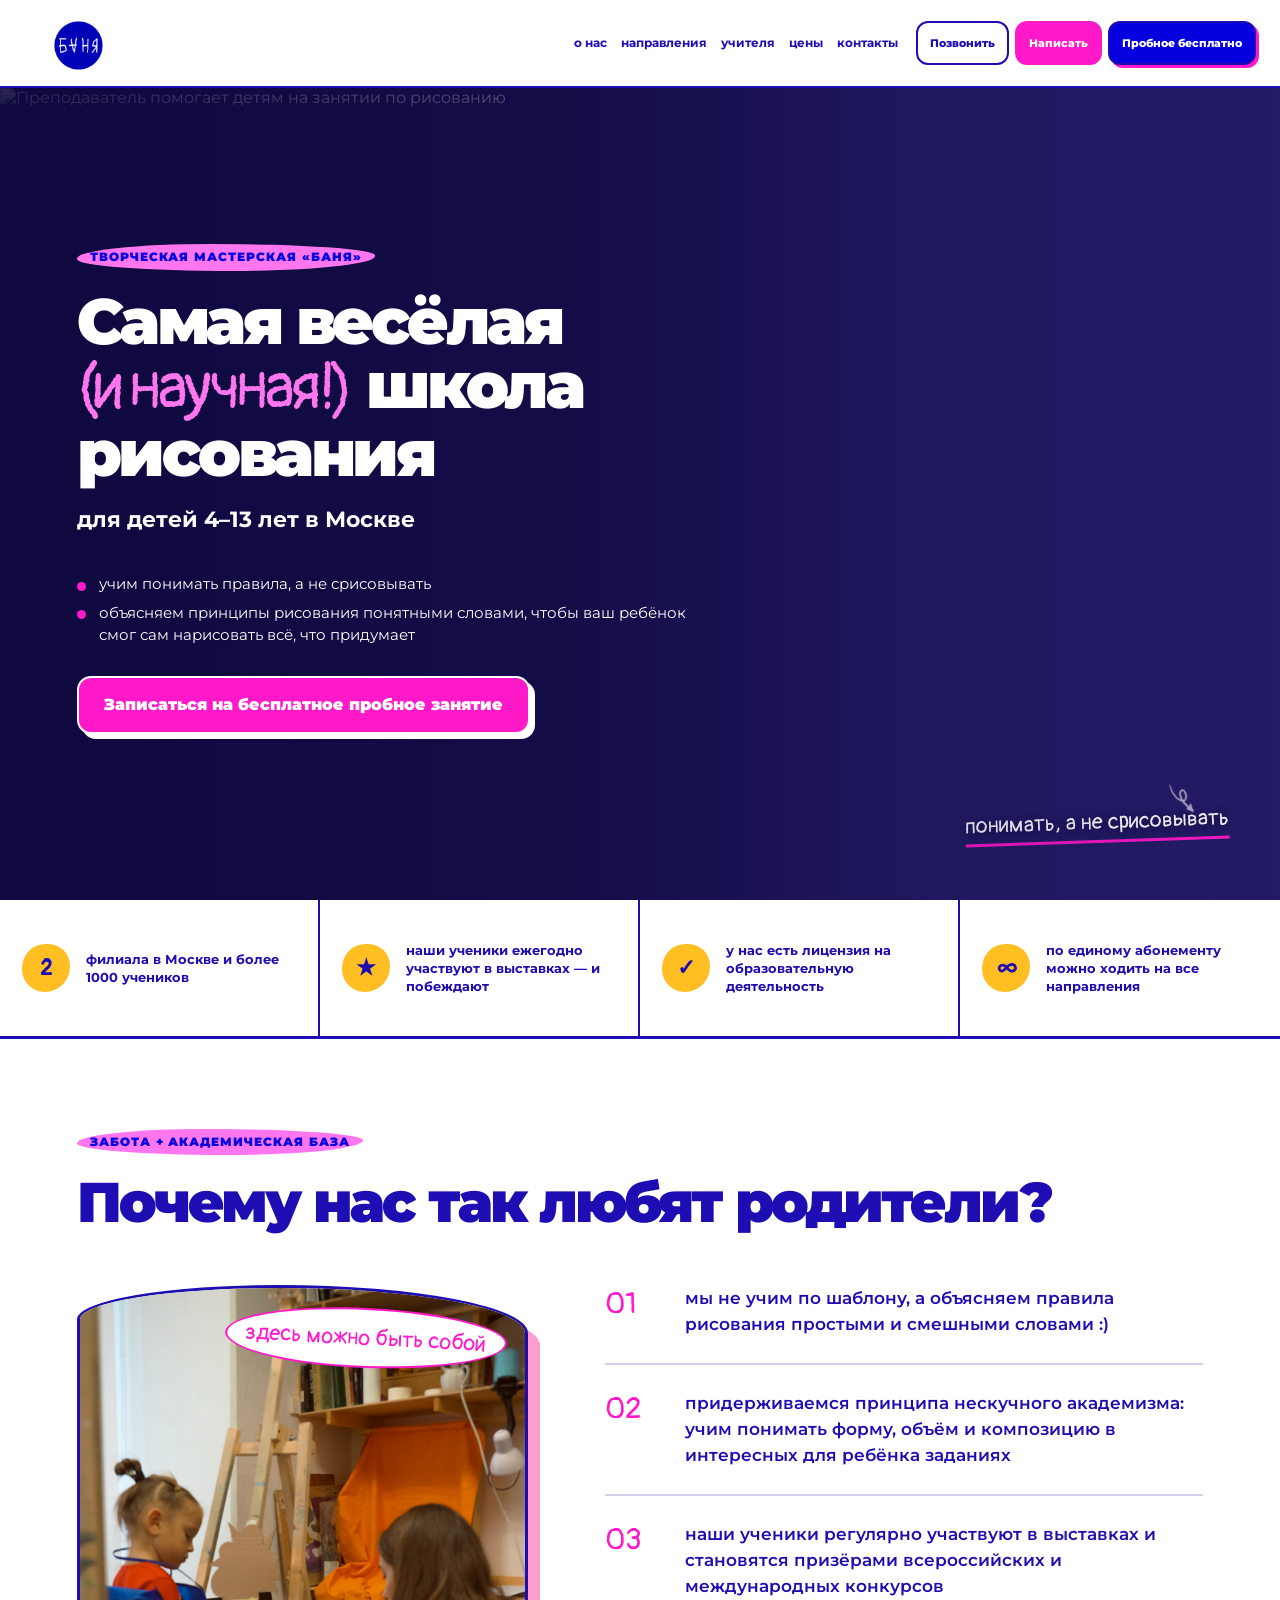
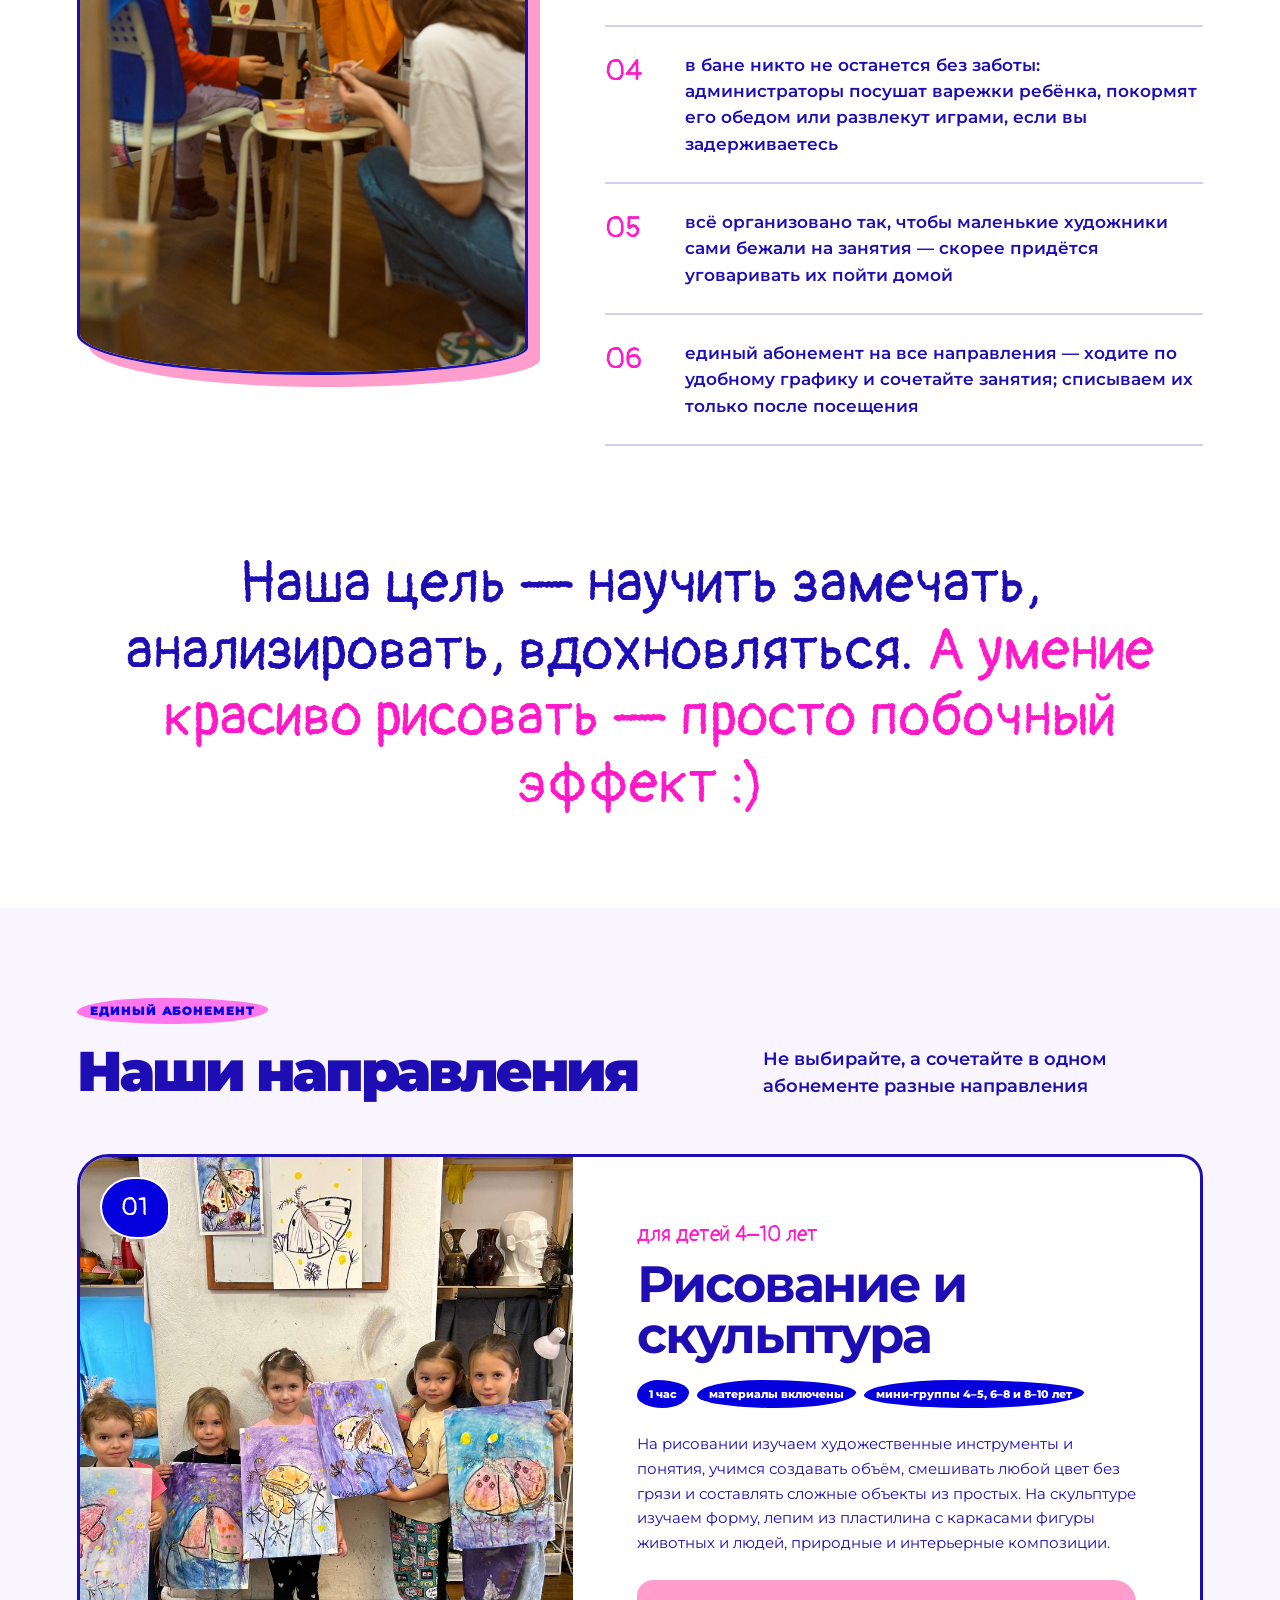
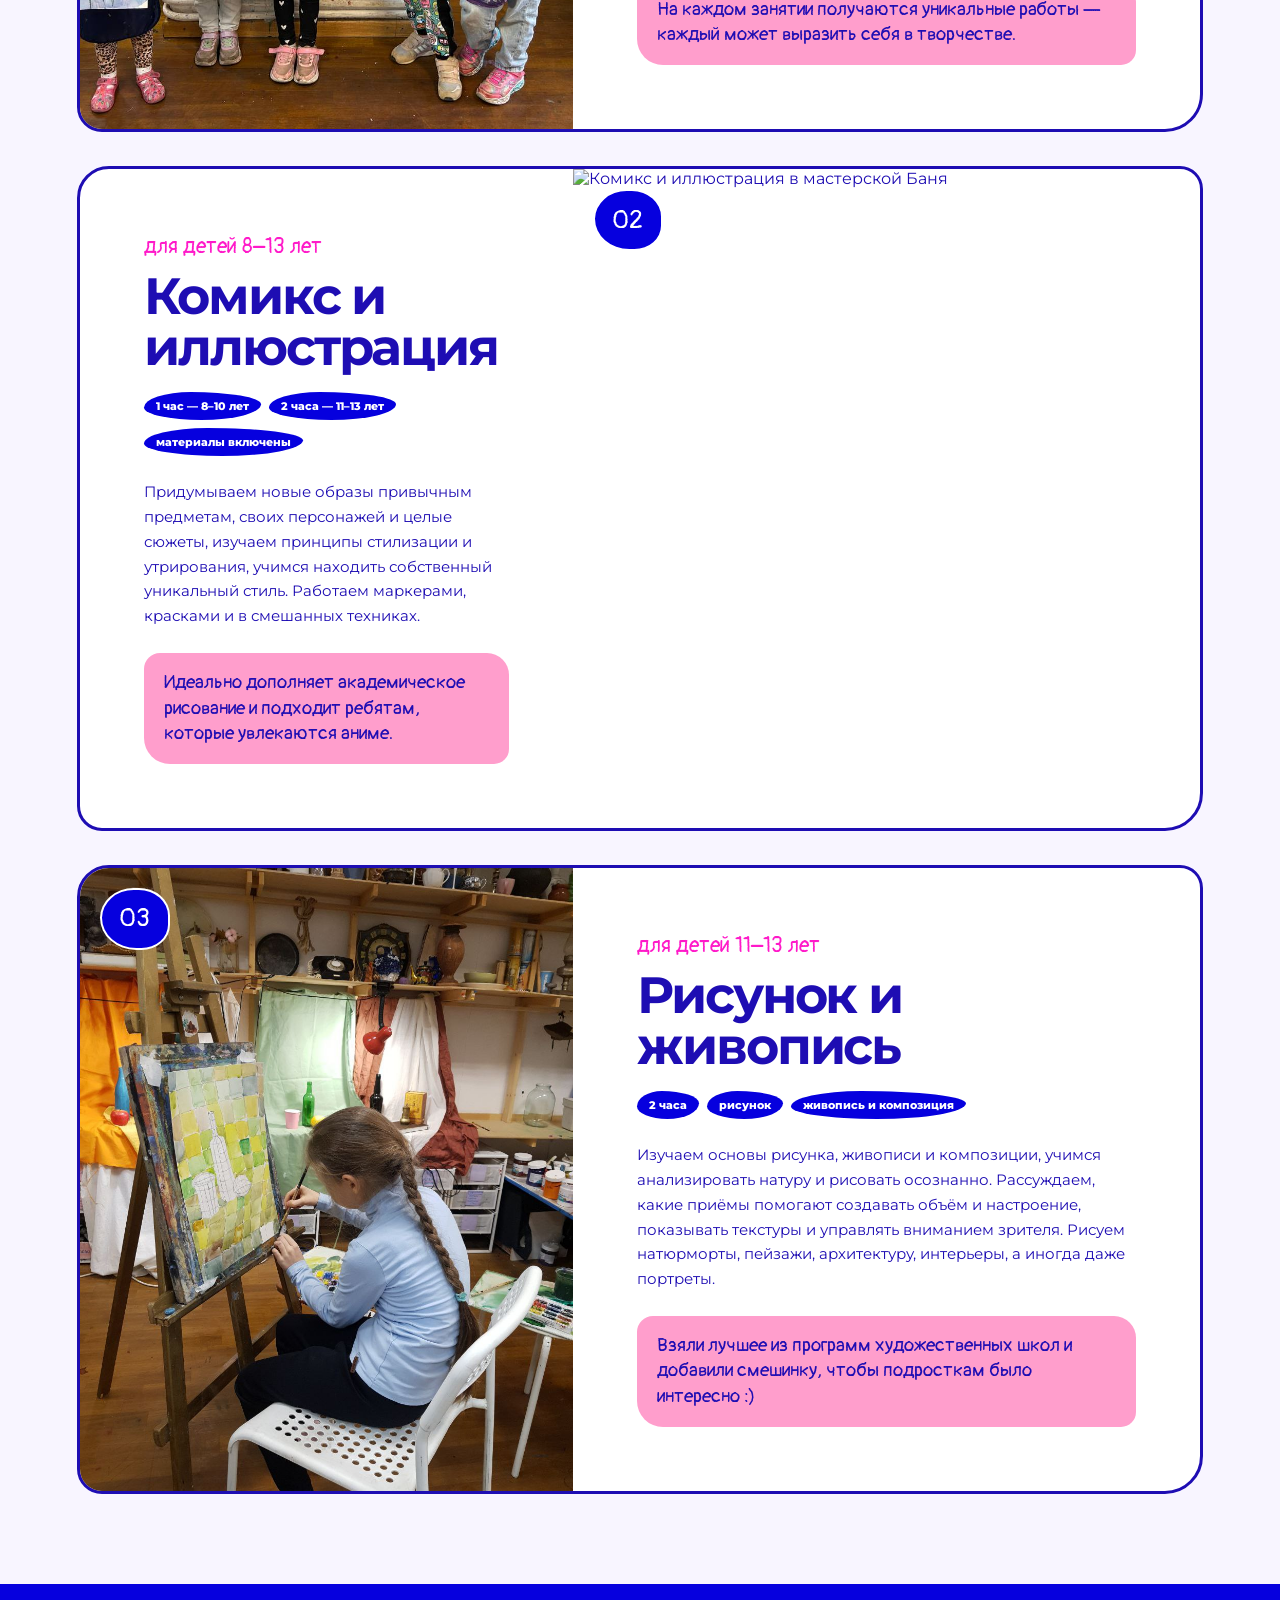
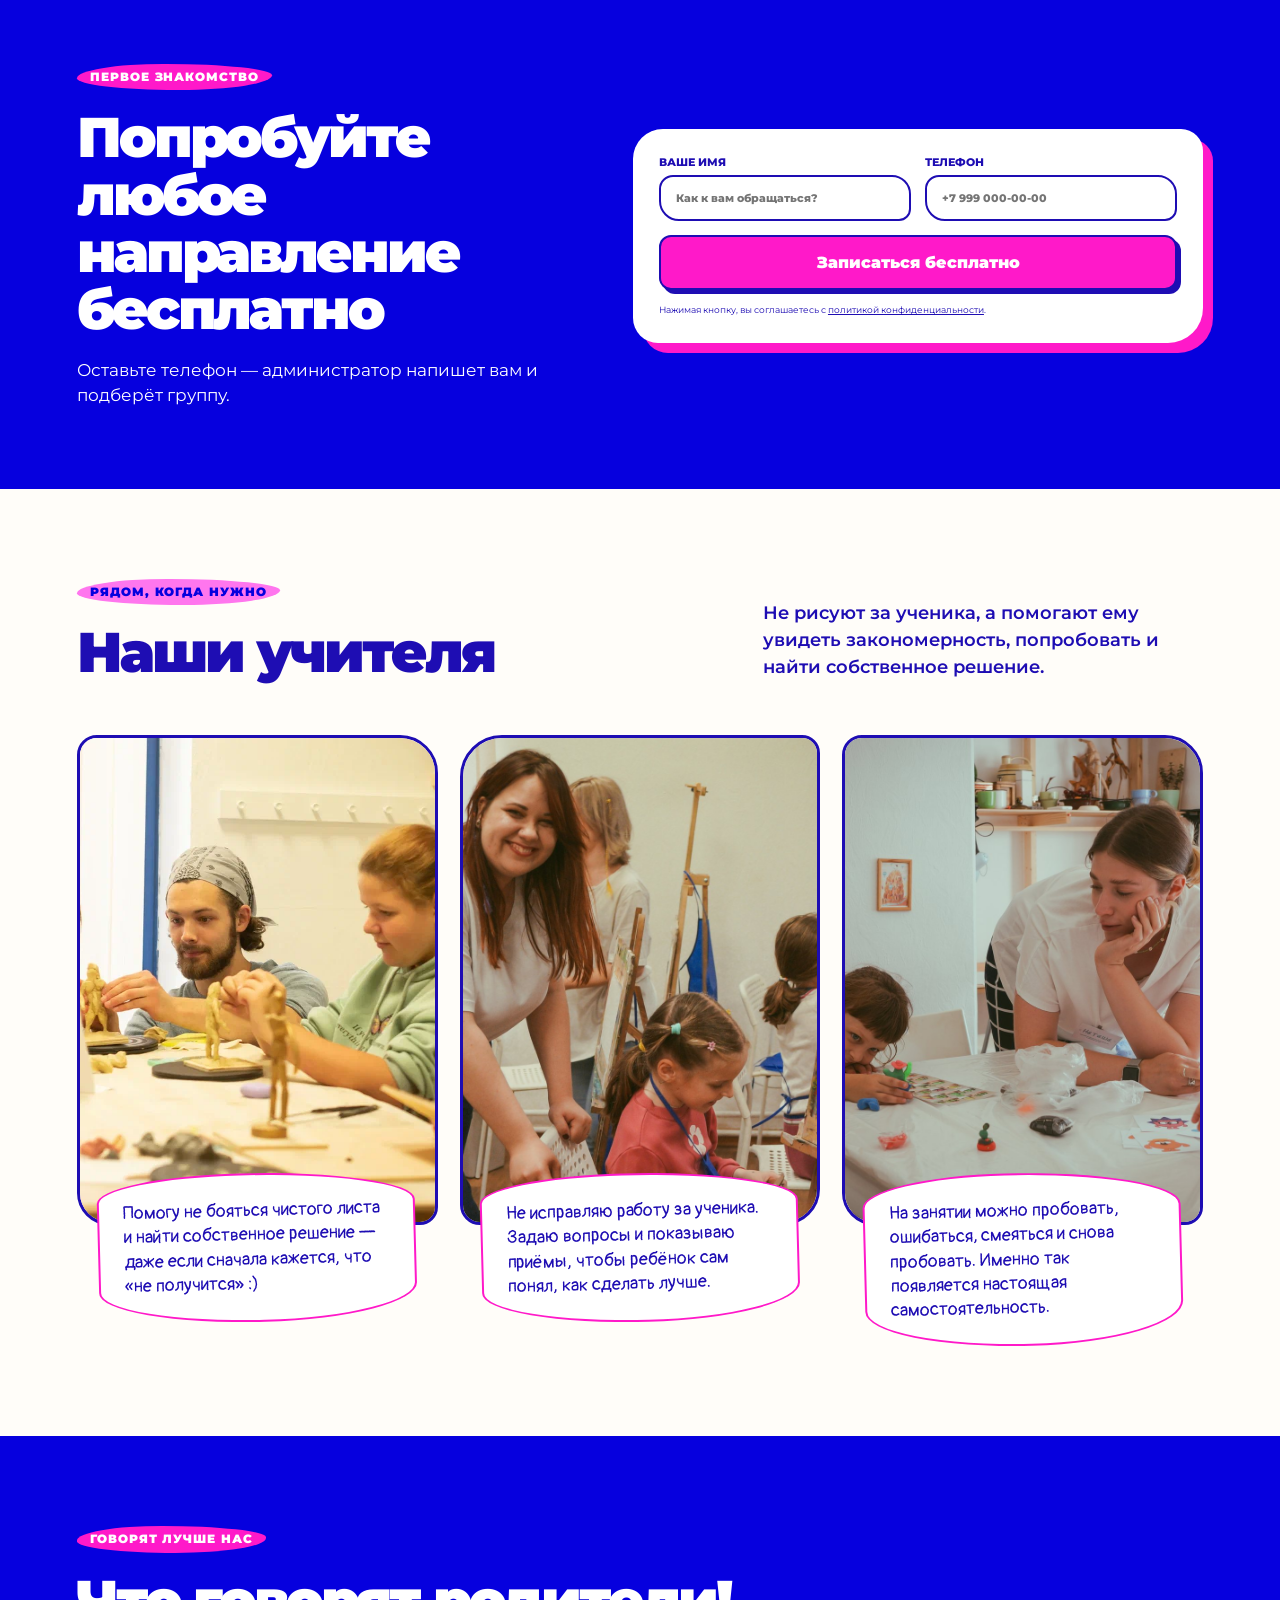
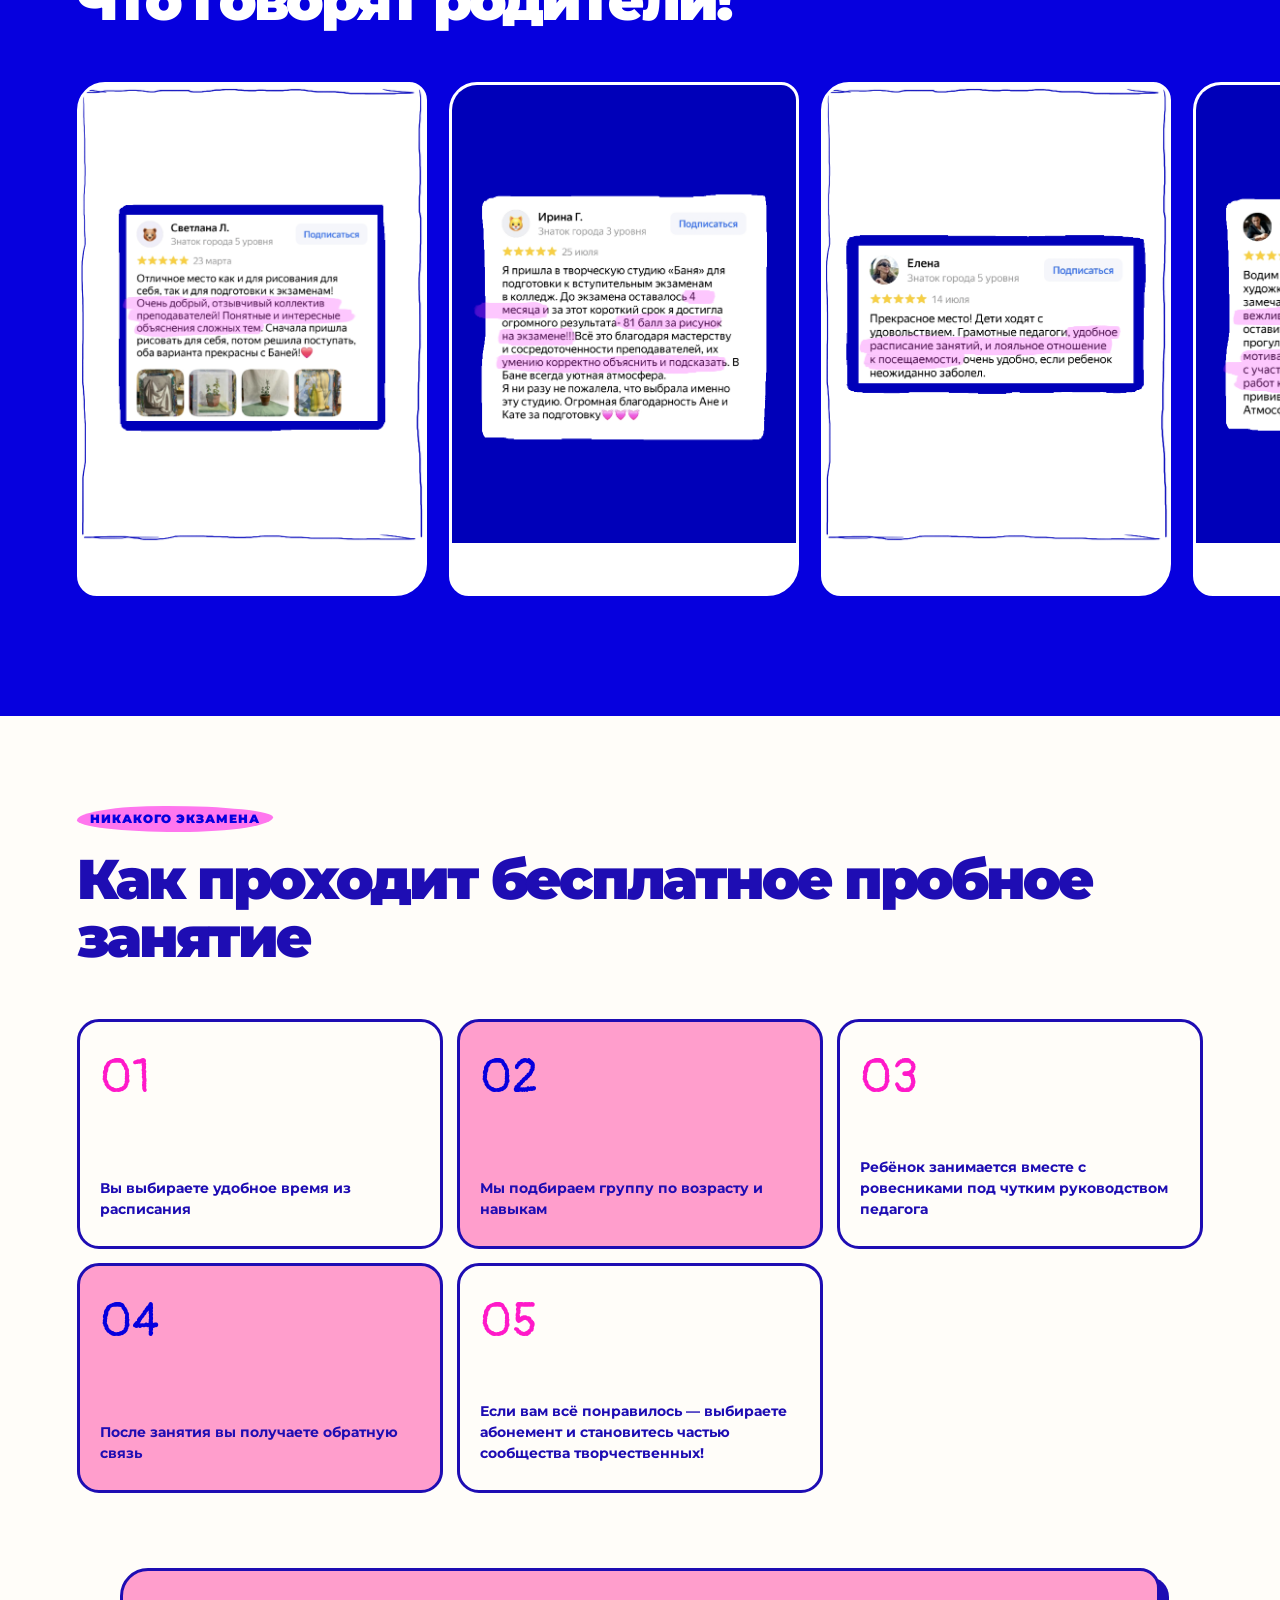
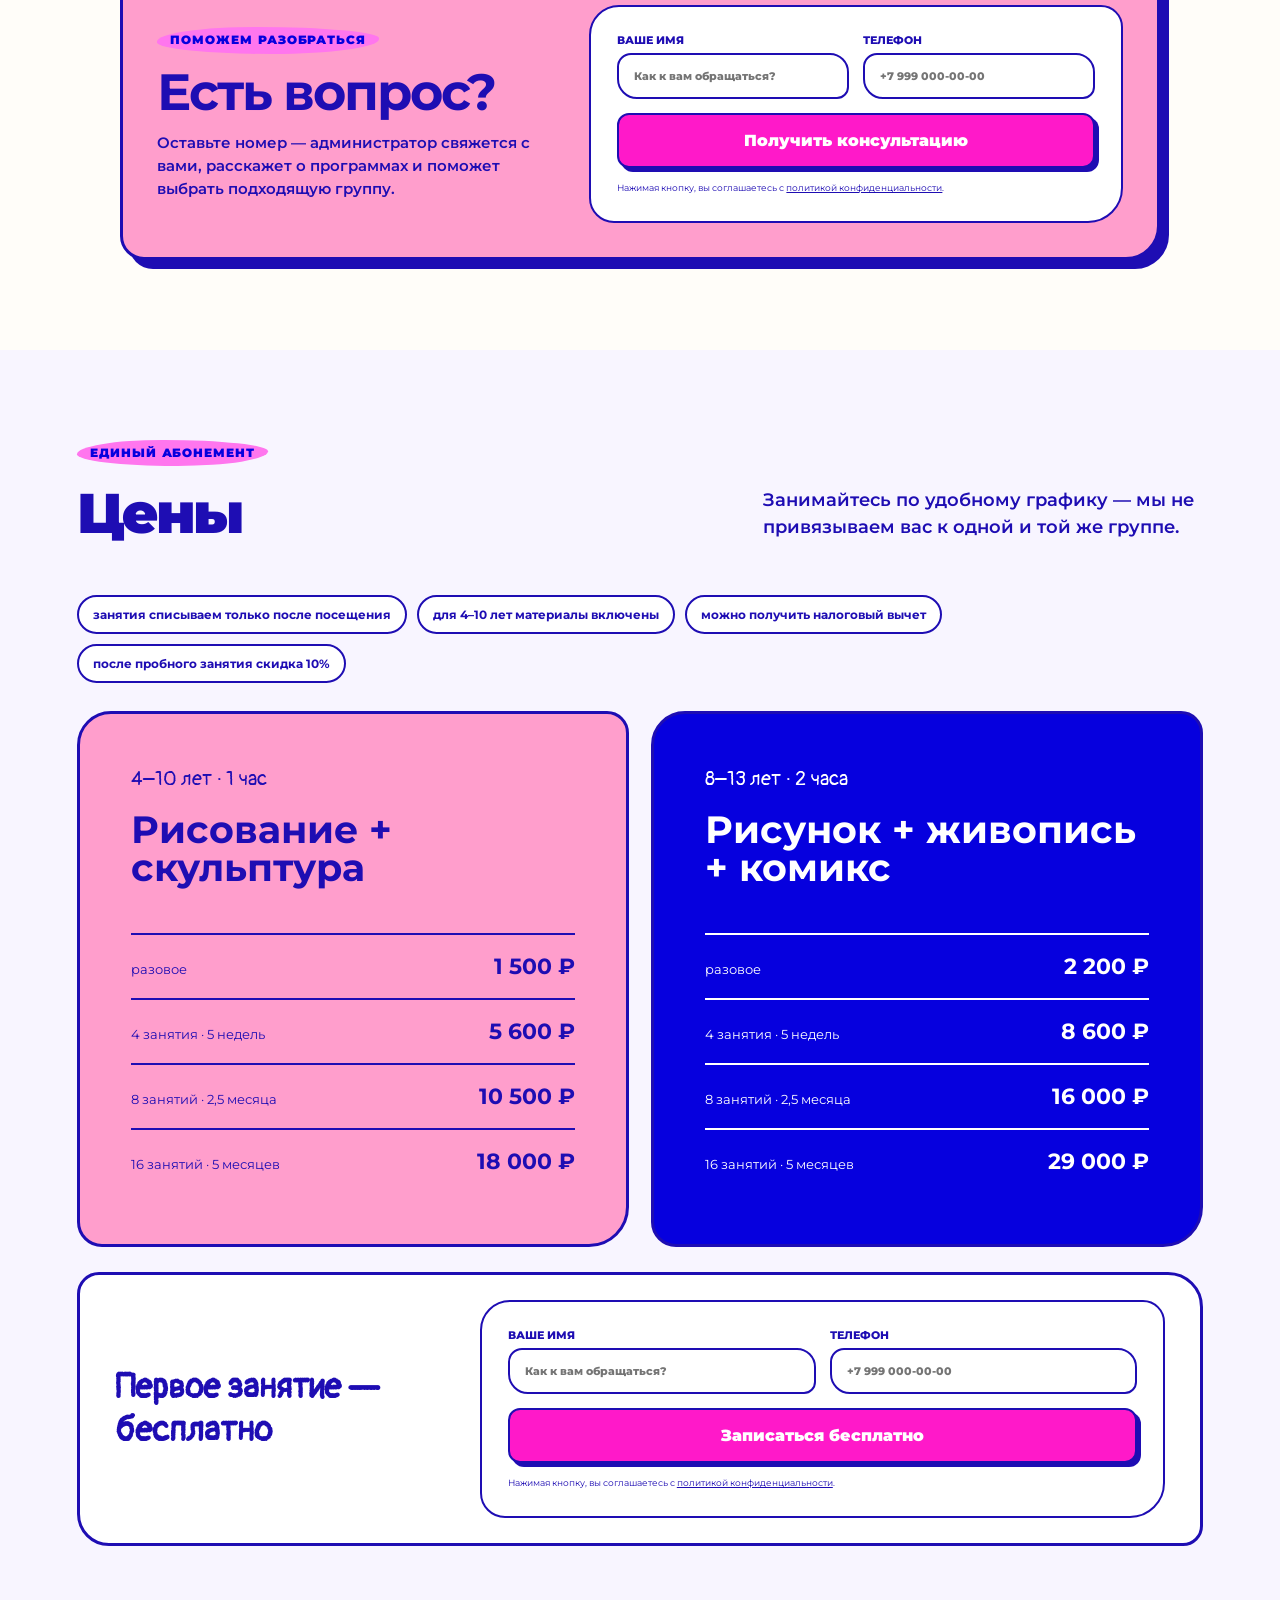
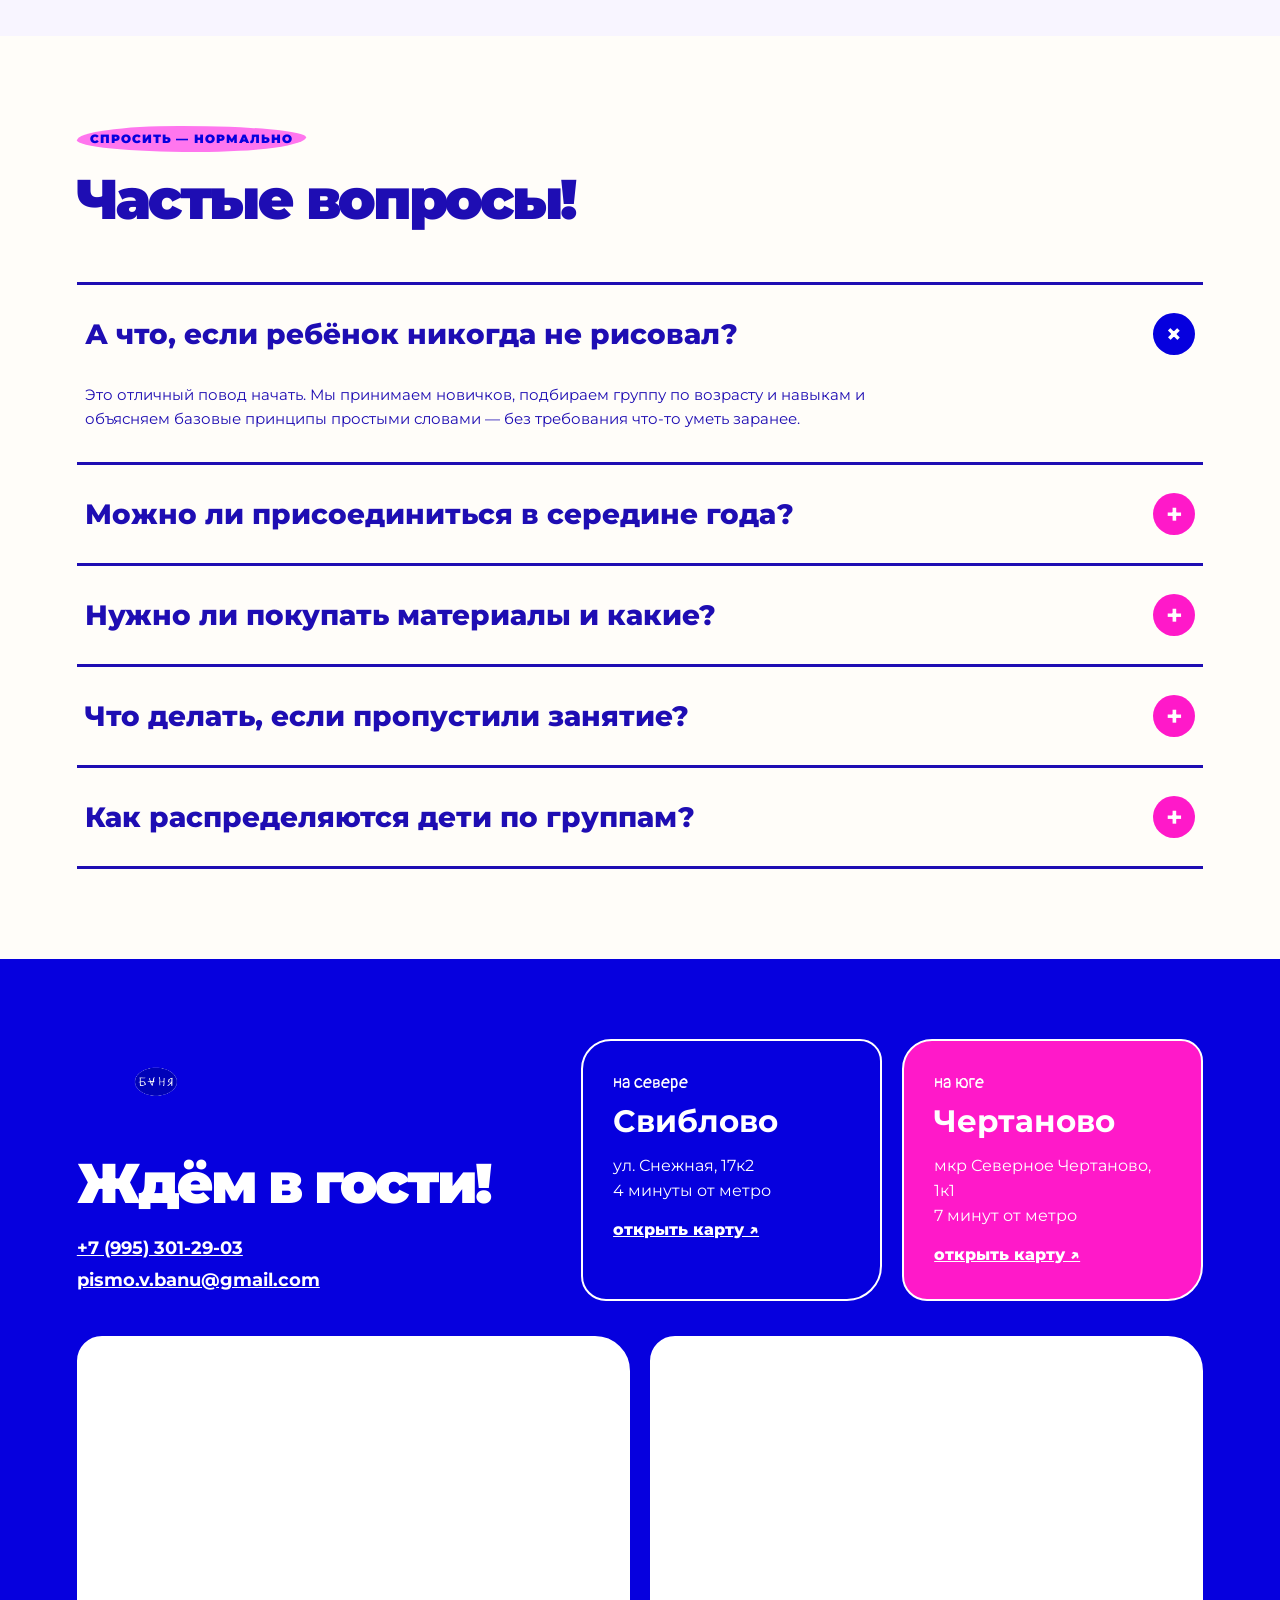
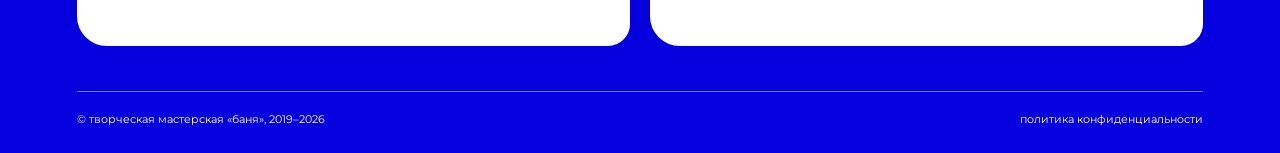
==== index.html @ 12e3b50b "Publish updated hero headline" ====
<!doctype html><html lang="ru"><head><meta charset="utf-8"><meta name="viewport" content="width=device-width,initial-scale=1"><title>Баня — школа рисования для детей</title><meta name="description" content="Школа рисования для детей 4–13 лет в Москве"><link rel="stylesheet" href="styles.css"></head><body><main><header class="topbar"><a class="brand" href="#top" aria-label="Баня — на главную"><img src="assets/logo.png" alt="Баня" width="128" height="92" loading="eager" decoding="async"/></a><button class="menu-toggle" type="button" aria-expanded="false" aria-controls="main-menu"><span></span><span></span><span></span><b>Меню</b></button><div class="header-panel " id="main-menu"><nav aria-label="Основная навигация"><a href="#about">о нас</a><a href="#directions">направления</a><a href="#teachers">учителя</a><a href="#reviews">отзывы</a><a href="#prices">цены</a><a href="#faq">вопросы</a><a href="#contacts">контакты</a></nav><div class="header-actions"><a class="contact-button call" href="tel:+79953012903" aria-label="Позвонить в творческую мастерскую Баня">Позвонить</a><a class="contact-button message" href="https://wa.me/79953012903" target="_blank" rel="noreferrer" aria-label="Написать в WhatsApp">Написать</a><a class="mini-cta" href="#trial">Пробное бесплатно</a></div></div></header><section class="hero" id="top"><div class="hero-photo"><img src="assets/hero.jpeg" alt="Преподаватель помогает детям на занятии по рисованию" loading="eager" decoding="async" style="position:absolute;inset:0;width:100%;height:100%;object-fit:cover"/><span class="photo-sticker">понимать, а не срисовывать</span></div><div class="hero-copy"><p class="eyebrow">творческая мастерская «баня»</p><h1>Самая весёлая <span>(и научная!)</span> школа рисования</h1><p class="hero-age">для детей 4–13 лет в Москве</p><div class="hero-points"><p>учим понимать правила, а не срисовывать</p><p>объясняем принципы рисования понятными словами, чтобы ваш ребёнок смог сам нарисовать всё, что придумает</p></div><a class="primary-button" href="#trial">Записаться на бесплатное пробное занятие</a></div><img src="assets/loop-arrow.png" alt="" width="120" height="120" loading="lazy" decoding="async" class="hero-doodle"/></section><section class="facts" aria-label="Коротко о школе"><article class="fact"><span class="fact-mark">2</span><p>филиала в Москве и более 1000 учеников</p></article><article class="fact"><span class="fact-mark">★</span><p>наши ученики ежегодно участвуют в выставках — и побеждают</p></article><article class="fact"><span class="fact-mark">✓</span><p>у нас есть лицензия на образовательную деятельность</p></article><article class="fact"><span class="fact-mark">∞</span><p>по единому абонементу можно ходить на все направления</p></article></section><section class="why section" id="about"><div class="section-heading"><p class="eyebrow">забота + академическая база</p><h2>Почему нас так любят родители?</h2></div><div class="why-layout"><div class="why-photo"><img src="assets/care.jpeg" alt="Педагог занимается с детьми в мастерской" loading="lazy" decoding="async" style="position:absolute;inset:0;width:100%;height:100%;object-fit:cover"/><span class="bubble">здесь можно быть собой</span></div><ol class="reason-list"><li><span>01</span><p>мы не учим по шаблону, а объясняем правила рисования простыми и смешными словами :)</p></li><li><span>02</span><p>придерживаемся принципа нескучного академизма: учим понимать форму, объём и композицию в интересных для ребёнка заданиях</p></li><li><span>03</span><p>наши ученики регулярно участвуют в выставках и становятся призёрами всероссийских и международных конкурсов</p></li><li><span>04</span><p>в бане никто не останется без заботы: администраторы посушат варежки ребёнка, покормят его обедом или развлекут играми, если вы задерживаетесь</p></li><li><span>05</span><p>всё организовано так, чтобы маленькие художники сами бежали на занятия — скорее придётся уговаривать их пойти домой</p></li><li><span>06</span><p>единый абонемент на все направления — ходите по удобному графику и сочетайте занятия; списываем их только после посещения</p></li></ol></div><p class="manifesto">Наша цель — научить замечать, анализировать, вдохновляться. <strong>А умение красиво рисовать — просто побочный эффект :)</strong></p></section><section class="directions section" id="directions"><div class="section-heading split-heading"><div><p class="eyebrow">единый абонемент</p><h2>Наши направления</h2></div><p>Не выбирайте, а сочетайте в одном абонементе разные направления</p></div><div class="direction-list"><article class="direction-card"><div class="direction-photo"><img src="assets/drawing.jpeg" alt="Рисование и скульптура в мастерской Баня" loading="lazy" decoding="async" style="position:absolute;inset:0;width:100%;height:100%;object-fit:cover"/><span class="direction-index">0<!-- -->1</span></div><div class="direction-copy"><p class="direction-age">для детей 4–10 лет</p><h3>Рисование и скульптура</h3><div class="tag-row"><span>1 час</span><span>материалы включены</span><span>мини-группы 4–5, 6–8 и 8–10 лет</span></div><p>На рисовании изучаем художественные инструменты и понятия, учимся создавать объём, смешивать любой цвет без грязи и составлять сложные объекты из простых. На скульптуре изучаем форму, лепим из пластилина с каркасами фигуры животных и людей, природные и интерьерные композиции.</p><p class="direction-note">На каждом занятии получаются уникальные работы — каждый может выразить себя в творчестве.</p></div></article><article class="direction-card"><div class="direction-photo"><img src="assets/sculpture.jpeg" alt="Комикс и иллюстрация в мастерской Баня" loading="lazy" decoding="async" style="position:absolute;inset:0;width:100%;height:100%;object-fit:cover"/><span class="direction-index">0<!-- -->2</span></div><div class="direction-copy"><p class="direction-age">для детей 8–13 лет</p><h3>Комикс и иллюстрация</h3><div class="tag-row"><span>1 час — 8–10 лет</span><span>2 часа — 11–13 лет</span><span>материалы включены</span></div><p>Придумываем новые образы привычным предметам, своих персонажей и целые сюжеты, изучаем принципы стилизации и утрирования, учимся находить собственный уникальный стиль. Работаем маркерами, красками и в смешанных техниках.</p><p class="direction-note">Идеально дополняет академическое рисование и подходит ребятам, которые увлекаются аниме.</p></div></article><article class="direction-card"><div class="direction-photo"><img src="assets/teen.jpg" alt="Рисунок и живопись в мастерской Баня" loading="lazy" decoding="async" style="position:absolute;inset:0;width:100%;height:100%;object-fit:cover"/><span class="direction-index">0<!-- -->3</span></div><div class="direction-copy"><p class="direction-age">для детей 11–13 лет</p><h3>Рисунок и живопись</h3><div class="tag-row"><span>2 часа</span><span>рисунок</span><span>живопись и композиция</span></div><p>Изучаем основы рисунка, живописи и композиции, учимся анализировать натуру и рисовать осознанно. Рассуждаем, какие приёмы помогают создавать объём и настроение, показывать текстуры и управлять вниманием зрителя. Рисуем натюрморты, пейзажи, архитектуру, интерьеры, а иногда даже портреты.</p><p class="direction-note">Взяли лучшее из программ художественных школ и добавили смешинку, чтобы подросткам было интересно :)</p></div></article></div></section><section class="trial-band" id="trial"><div><p class="eyebrow light">первое знакомство</p><h2>Попробуйте любое направление бесплатно</h2><p>Оставьте телефон — администратор напишет вам и подберёт группу.</p></div><form action="#" method="post" class="signup-form " data-form-type="trial"><input type="hidden" name="lead_type" value="trial"/><input type="hidden" name="form_name" value="Детская посадка — пробное занятие"/><label><span>Ваше имя</span><input autoComplete="name" placeholder="Как к вам обращаться?" required="" name="name"/></label><label><span>Телефон</span><input autoComplete="tel" inputMode="tel" placeholder="+7 999 000-00-00" required="" name="phone"/></label><button type="submit">Записаться бесплатно</button><small>Нажимая кнопку, вы соглашаетесь с <a href="https://v-bane.com/privacy" target="_blank">политикой конфиденциальности</a>.</small></form></section><section class="teachers section" id="teachers"><div class="section-heading split-heading"><div><p class="eyebrow">рядом, когда нужно</p><h2>Наши учителя</h2></div><p>Не рисуют за ученика, а помогают ему увидеть закономерность, попробовать и найти собственное решение.</p></div><div class="teacher-grid"><article class="teacher-card"><div class="teacher-photo"><img src="assets/teacher-1.jpeg" alt="Педагог мастерской на занятии 1" loading="lazy" decoding="async" style="position:absolute;inset:0;width:100%;height:100%;object-fit:cover"/></div><p>Помогу не бояться чистого листа и найти собственное решение — даже если сначала кажется, что «не получится» :)</p></article><article class="teacher-card"><div class="teacher-photo"><img src="assets/teacher-2.jpeg" alt="Педагог мастерской на занятии 2" loading="lazy" decoding="async" style="position:absolute;inset:0;width:100%;height:100%;object-fit:cover"/></div><p>Не исправляю работу за ученика. Задаю вопросы и показываю приёмы, чтобы ребёнок сам понял, как сделать лучше.</p></article><article class="teacher-card"><div class="teacher-photo"><img src="assets/teacher-3.jpeg" alt="Педагог мастерской на занятии 3" loading="lazy" decoding="async" style="position:absolute;inset:0;width:100%;height:100%;object-fit:cover"/></div><p>На занятии можно пробовать, ошибаться, смеяться и снова пробовать. Именно так появляется настоящая самостоятельность.</p></article></div></section><section class="reviews section" id="reviews"><div class="section-heading"><p class="eyebrow light">говорят лучше нас</p><h2>Что говорят родители!</h2></div><div class="review-track"><figure><img src="assets/review-1.png" alt="Отзыв родителя о мастерской Баня 1" width="420" height="620" loading="lazy" decoding="async"/></figure><figure><img src="assets/review-2.png" alt="Отзыв родителя о мастерской Баня 2" width="420" height="620" loading="lazy" decoding="async"/></figure><figure><img src="assets/review-3.png" alt="Отзыв родителя о мастерской Баня 3" width="420" height="620" loading="lazy" decoding="async"/></figure><figure><img src="assets/review-4.png" alt="Отзыв родителя о мастерской Баня 4" width="420" height="620" loading="lazy" decoding="async"/></figure><figure><img src="assets/review-5.png" alt="Отзыв родителя о мастерской Баня 5" width="420" height="620" loading="lazy" decoding="async"/></figure><figure><img src="assets/review-6.png" alt="Отзыв родителя о мастерской Баня 6" width="420" height="620" loading="lazy" decoding="async"/></figure><figure><img src="assets/review-7.png" alt="Отзыв родителя о мастерской Баня 7" width="420" height="620" loading="lazy" decoding="async"/></figure><figure><img src="assets/review-8.png" alt="Отзыв родителя о мастерской Баня 8" width="420" height="620" loading="lazy" decoding="async"/></figure></div></section><section class="steps section" id="how"><div class="section-heading"><p class="eyebrow">никакого экзамена</p><h2>Как проходит бесплатное пробное занятие</h2></div><ol class="step-grid"><li><span>01</span><p>Вы выбираете удобное время из расписания</p></li><li><span>02</span><p>Мы подбираем группу по возрасту и навыкам</p></li><li><span>03</span><p>Ребёнок занимается вместе с ровесниками под чутким руководством педагога</p></li><li><span>04</span><p>После занятия вы получаете обратную связь</p></li><li><span>05</span><p>Если вам всё понравилось — выбираете абонемент и становитесь частью сообщества творчественных!</p></li></ol><div class="inline-trial consultation-card"><div class="consultation-copy"><p class="eyebrow">поможем разобраться</p><h3>Есть вопрос?</h3><p>Оставьте номер — администратор свяжется с вами, расскажет о программах и поможет выбрать подходящую группу.</p></div><form action="#" method="post" class="signup-form compact" data-form-type="consultation"><input type="hidden" name="lead_type" value="consultation"/><input type="hidden" name="form_name" value="Детская посадка — консультация"/><label><span>Ваше имя</span><input autoComplete="name" placeholder="Как к вам обращаться?" required="" name="name"/></label><label><span>Телефон</span><input autoComplete="tel" inputMode="tel" placeholder="+7 999 000-00-00" required="" name="phone"/></label><button type="submit">Получить консультацию</button><small>Нажимая кнопку, вы соглашаетесь с <a href="https://v-bane.com/privacy" target="_blank">политикой конфиденциальности</a>.</small></form></div></section><section class="prices section" id="prices"><div class="section-heading split-heading"><div><p class="eyebrow">единый абонемент</p><h2>Цены</h2></div><p>Занимайтесь по удобному графику — мы не привязываем вас к одной и той же группе.</p></div><div class="price-benefits"><span>занятия списываем только после посещения</span><span>для 4–10 лет материалы включены</span><span>можно получить налоговый вычет</span><span>после пробного занятия скидка 10%</span></div><div class="price-grid"><article class="price-card pink"><p class="price-kicker">4–10 лет · 1 час</p><h3>Рисование + скульптура</h3><div class="price-row"><span>разовое</span><b>1 500 ₽</b></div><div class="price-row"><span>4 занятия · 5 недель</span><b>5 600 ₽</b></div><div class="price-row"><span>8 занятий · 2,5 месяца</span><b>10 500 ₽</b></div><div class="price-row"><span>16 занятий · 5 месяцев</span><b>18 000 ₽</b></div></article><article class="price-card blue"><p class="price-kicker">8–13 лет · 2 часа</p><h3>Рисунок + живопись + комикс</h3><div class="price-row"><span>разовое</span><b>2 200 ₽</b></div><div class="price-row"><span>4 занятия · 5 недель</span><b>8 600 ₽</b></div><div class="price-row"><span>8 занятий · 2,5 месяца</span><b>16 000 ₽</b></div><div class="price-row"><span>16 занятий · 5 месяцев</span><b>29 000 ₽</b></div></article></div><div class="price-form"><h3>Первое занятие — бесплатно</h3><form action="#" method="post" class="signup-form compact" data-form-type="trial"><input type="hidden" name="lead_type" value="trial"/><input type="hidden" name="form_name" value="Детская посадка — пробное занятие"/><label><span>Ваше имя</span><input autoComplete="name" placeholder="Как к вам обращаться?" required="" name="name"/></label><label><span>Телефон</span><input autoComplete="tel" inputMode="tel" placeholder="+7 999 000-00-00" required="" name="phone"/></label><button type="submit">Записаться бесплатно</button><small>Нажимая кнопку, вы соглашаетесь с <a href="https://v-bane.com/privacy" target="_blank">политикой конфиденциальности</a>.</small></form></div></section><section class="faq section" id="faq"><div class="section-heading"><p class="eyebrow">спросить — нормально</p><h2>Частые вопросы!</h2></div><div class="faq-list"><details open=""><summary><span>А что, если ребёнок никогда не рисовал?</span><b>+</b></summary><p>Это отличный повод начать. Мы принимаем новичков, подбираем группу по возрасту и навыкам и объясняем базовые принципы простыми словами — без требования что-то уметь заранее.</p></details><details><summary><span>Можно ли присоединиться в середине года?</span><b>+</b></summary><p>Да. Программы устроены так, чтобы к группе можно было присоединиться в течение года. Администратор подберёт подходящий уровень и время.</p></details><details><summary><span>Нужно ли покупать материалы и какие?</span><b>+</b></summary><p>Для ребят 4–10 лет все материалы входят в стоимость. Для старших групп администратор заранее пришлёт короткий список того, что понадобится.</p></details><details><summary><span>Что делать, если пропустили занятие?</span><b>+</b></summary><p>Предупредите администратора. Мы отмечаем только фактические посещения и не списываем занятие в случае пропуска, пока действует абонемент.</p></details><details><summary><span>Как распределяются дети по группам?</span><b>+</b></summary><p>По возрасту и навыкам: 4–5, 6–8, 8–10 и 11–13 лет. После заявки уточним опыт ребёнка и предложим подходящую группу.</p></details></div></section><footer id="contacts"><div class="footer-top"><div><img src="assets/logo.png" alt="Баня" width="150" height="100" loading="lazy" decoding="async"/><h2>Ждём в гости!</h2><a href="tel:+79953012903">+7 (995) 301-29-03</a><a href="mailto:pismo.v.banu@gmail.com">pismo.v.banu@gmail.com</a></div><div class="address-list"><article><span>на севере</span><h3>Свиблово</h3><p>ул. Снежная, 17к2<br/>4 минуты от метро</p><a href="https://yandex.ru/maps/?text=Москва%2C%20Снежная%2017к2" target="_blank">открыть карту ↗</a></article><article><span>на юге</span><h3>Чертаново</h3><p>мкр Северное Чертаново, 1к1<br/>7 минут от метро</p><a href="https://yandex.ru/maps/?text=Москва%2C%20Северное%20Чертаново%201к1" target="_blank">открыть карту ↗</a></article></div></div><div class="maps"><iframe title="Карта филиала в Свиблово" src="https://yandex.ru/map-widget/v1/?mode=search&amp;text=Москва%2C%20Снежная%2017к2&amp;z=15" loading="lazy"></iframe><iframe title="Карта филиала в Чертаново" src="https://yandex.ru/map-widget/v1/?mode=search&amp;text=Москва%2C%20Северное%20Чертаново%201к1&amp;z=15" loading="lazy"></iframe></div><div class="footer-bottom"><span>© творческая мастерская «баня», 2019–2026</span><a href="https://v-bane.com/privacy" target="_blank">политика конфиденциальности</a></div></footer></main><script src="script.js"></script></body></html>
---- styles.css ----
@import url('https://fonts.googleapis.com/css2?family=Montserrat:wght@400;500;600;700;800;900&family=Pangolin&display=swap');

:root { --ink:#1e0db3; --blue:#0600de; --pink:#ff19c9; --soft-pink:#ff9ecc; --light-pink:#ff76ee; --yellow:#ffbf22; --paper:#fffdf9; --line:3px solid var(--ink); }
* { box-sizing:border-box; }
html { scroll-behavior:smooth; width:100%; max-width:100%; overflow-x:hidden; }
body { margin:0; width:100%; max-width:100%; color:var(--ink); background:var(--paper); font-family:"Montserrat",Arial,sans-serif; overflow-x:hidden; overflow-wrap:anywhere; }
a { color:inherit; }
img { display:block; }
button,input { font:inherit; }
main { width:100%; max-width:100%; overflow-x:clip; }
.topbar { min-height:88px; padding:8px clamp(20px,4vw,68px); display:flex; align-items:center; justify-content:space-between; gap:28px; background:white; position:relative; z-index:20; border-bottom:2px solid var(--ink); }
.brand img { width:108px; height:72px; object-fit:contain; }
.header-panel { flex:1; display:flex; align-items:center; justify-content:flex-end; gap:clamp(20px,3vw,48px); }
nav { display:flex; gap:clamp(13px,1.8vw,28px); font-size:13px; font-weight:700; }
nav a,.footer-bottom a { text-decoration:none; border-bottom:2px solid transparent; }
nav a:hover { border-color:var(--pink); }
.header-actions { display:flex; align-items:center; gap:9px; }
.mini-cta,.contact-button { display:inline-flex; align-items:center; justify-content:center; min-height:44px; text-decoration:none; padding:11px 16px; border-radius:12px; font-size:12px; font-weight:800; border:2px solid var(--ink); transition:transform .2s,box-shadow .2s,background .2s; white-space:nowrap; }
.mini-cta { color:white; background:var(--blue); box-shadow:3px 3px 0 var(--pink); }
.contact-button.call { color:var(--ink); background:white; }
.contact-button.message { color:white; background:var(--pink); border-color:var(--pink); }
.mini-cta:hover,.contact-button:hover { transform:translateY(-2px); box-shadow:0 4px 0 var(--ink); }
.menu-toggle { display:none; }
.hero { min-height:calc(100vh - 88px); display:grid; grid-template-columns:1fr; color:white; position:relative; overflow:hidden; background:#241c66; }
.hero::after { content:""; position:absolute; inset:0; z-index:1; background:linear-gradient(90deg,rgba(12,6,58,.88) 0%,rgba(12,6,58,.7) 44%,rgba(12,6,58,.18) 72%,rgba(12,6,58,.05) 100%); }
.hero-photo { position:absolute; inset:0; min-height:0; overflow:hidden; clip-path:none; z-index:0; }
.hero-photo img,.why-photo img,.direction-photo img,.teacher-photo img { object-fit:cover; }
.photo-sticker { position:absolute; right:4%; bottom:7%; background:var(--pink); color:white; padding:13px 20px; border-radius:14px; font-family:"Pangolin",cursive; font-size:22px; transform:rotate(-2deg); z-index:3; box-shadow:4px 4px 0 white; }
.photo-sticker { background:transparent; color:white; padding:4px 0; border-radius:0; box-shadow:none; text-shadow:0 2px 10px rgba(12,6,58,.75); border-bottom:3px solid var(--pink); }
.hero-copy { display:flex; flex-direction:column; justify-content:center; width:min(760px,61vw); min-height:calc(100vh - 88px); padding:70px 0 80px clamp(30px,6vw,96px); position:relative; z-index:2; }
.eyebrow { margin:0 0 18px; display:inline-block; width:fit-content; max-width:100%; color:var(--blue); background:var(--light-pink); padding:6px 13px; border-radius:45% 55% 48% 52% / 55% 43% 57% 45%; font-size:12px; line-height:1.2; font-weight:900; text-transform:uppercase; letter-spacing:.08em; }
.eyebrow.light { color:white; background:var(--pink); }
h1,h2,h3,p { margin-top:0; }
h1 { font-size:clamp(43px,5.6vw,84px); line-height:.94; letter-spacing:-.055em; margin-bottom:20px; font-weight:900; }
h1 span { font-family:"Pangolin",cursive; color:var(--light-pink); font-weight:400; white-space:nowrap; }
.hero-age { font-size:clamp(17px,1.7vw,25px); font-weight:700; max-width:620px; }
.hero-points { display:grid; gap:7px; margin:20px 0 30px; max-width:670px; }
.hero-points p { margin:0; padding-left:22px; position:relative; line-height:1.45; font-size:15px; }
.hero-points p::before { content:""; position:absolute; left:0; top:.55em; width:9px; height:9px; border-radius:50%; background:var(--pink); }
.primary-button { display:inline-flex; align-items:center; justify-content:center; width:max-content; max-width:100%; min-height:58px; background:var(--pink); color:white; padding:16px 25px; border:2px solid white; border-radius:14px; text-decoration:none; font-weight:900; box-shadow:5px 5px 0 white; transition:.2s; text-align:center; }
.primary-button:hover { transform:translate(-2px,-2px); box-shadow:10px 10px 0 var(--pink); }
.hero-doodle { position:absolute; right:2%; bottom:4%; filter:brightness(0) invert(1); transform:rotate(12deg); opacity:.65; }
.facts { display:grid; grid-template-columns:repeat(4,1fr); gap:0; border-bottom:var(--line); background:white; }
.fact { padding:27px clamp(18px,2.5vw,40px); display:flex; gap:16px; align-items:center; border-right:2px solid var(--ink); min-height:136px; }
.fact:last-child { border-right:0; }
.fact-mark { min-width:48px; height:48px; border-radius:50% 45% 53% 48%; background:var(--yellow); display:grid; place-items:center; font-family:"Pangolin",cursive; font-size:22px; font-weight:700; }
.fact p { margin:0; font-size:13px; line-height:1.4; font-weight:700; }
.section { padding:110px clamp(20px,6vw,96px); }
.section-heading { margin-bottom:54px; }
.section-heading h2,.trial-band h2,footer h2 { font-size:clamp(42px,6vw,78px); line-height:.95; letter-spacing:-.055em; margin:0; font-weight:900; }
.split-heading { display:flex; justify-content:space-between; gap:40px; align-items:flex-end; }
.split-heading > p { min-width:0; max-width:440px; margin:0; font-size:18px; line-height:1.5; font-weight:600; }
.why { background:white; }
.why-layout { display:grid; grid-template-columns:.86fr 1.14fr; gap:6vw; align-items:start; }
.why-photo { position:sticky; top:30px; height:690px; border:var(--line); border-radius:45% 55% 48% 52% / 5% 7% 4% 6%; overflow:hidden; box-shadow:12px 12px 0 var(--soft-pink); }
.bubble { position:absolute; right:18px; top:20px; background:white; border:2px solid var(--pink); color:var(--pink); font-family:"Pangolin",cursive; font-size:22px; padding:14px 18px; border-radius:51% 49% 55% 45% / 52% 47% 53% 48%; transform:rotate(3deg); }
.reason-list { margin:0; padding:0; list-style:none; }
.reason-list li { display:grid; grid-template-columns:58px 1fr; gap:22px; padding:0 0 25px; margin:0 0 25px; border-bottom:2px solid rgba(30,13,179,.2); }
.reason-list span { font-family:"Pangolin",cursive; font-size:30px; color:var(--pink); }
.reason-list p { margin:0; font-size:17px; line-height:1.55; font-weight:600; }
.manifesto { max-width:1080px; margin:80px auto 0; font-family:"Pangolin",cursive; font-size:clamp(31px,4.6vw,58px); line-height:1.15; text-align:center; }
.manifesto strong { color:var(--pink); font-weight:400; }
.directions { background:#f8f5ff; }
.direction-list { display:grid; gap:34px; }
.direction-card { background:white; border:var(--line); display:grid; grid-template-columns:.88fr 1.12fr; min-height:540px; overflow:hidden; border-radius:32px 23px 38px 25px; }
.direction-card:nth-child(even) .direction-photo { order:2; }
.direction-photo { position:relative; min-height:520px; }
.direction-index { position:absolute; left:20px; top:20px; width:70px; height:62px; display:grid; place-items:center; color:white; background:var(--blue); border:2px solid white; border-radius:52% 48% 44% 56%; font-family:"Pangolin",cursive; font-size:25px; }
.direction-copy { padding:clamp(34px,5vw,72px); align-self:center; }
.direction-age { font-family:"Pangolin",cursive; color:var(--pink); font-size:21px; margin-bottom:10px; }
.direction-copy h3 { font-size:clamp(33px,4vw,55px); line-height:1; letter-spacing:-.04em; margin-bottom:20px; }
.direction-copy > p:not(.direction-age):not(.direction-note) { font-size:15px; line-height:1.65; }
.tag-row { display:flex; flex-wrap:wrap; gap:8px; margin-bottom:24px; }
.tag-row span { color:white; background:var(--blue); padding:7px 12px; border-radius:40% 60% 51% 49% / 55% 44% 56% 45%; font-size:11px; font-weight:800; }
.direction-note { padding:17px 20px; margin:24px 0 0; background:var(--soft-pink); border-radius:16px 22px 15px 26px; font-family:"Pangolin",cursive; font-size:19px; line-height:1.35; }
.trial-band { padding:80px clamp(20px,6vw,96px); background:var(--blue); color:white; display:grid; grid-template-columns:.9fr 1.1fr; gap:7vw; align-items:center; }
.trial-band h2 { max-width:650px; }
.trial-band > div > p:last-child { margin:20px 0 0; font-size:17px; line-height:1.5; }
.signup-form { min-width:0; max-width:100%; display:grid; grid-template-columns:minmax(0,1fr) minmax(0,1fr); gap:14px; background:white; color:var(--ink); padding:26px; border-radius:30px 22px 35px 25px; box-shadow:10px 10px 0 var(--pink); }
.signup-form label { display:grid; gap:6px; font-size:11px; font-weight:800; text-transform:uppercase; }
.signup-form input { width:100%; min-width:0; border:2px solid var(--ink); border-radius:14px 19px 12px 20px; padding:14px 15px; outline:none; color:var(--ink); background:white; }
.signup-form input:focus { box-shadow:0 0 0 4px rgba(255,25,201,.25); }
.signup-form button { grid-column:1/-1; border:2px solid var(--ink); border-radius:12px; background:var(--pink); color:white; padding:16px; font-weight:900; cursor:pointer; box-shadow:4px 4px 0 var(--ink); transition:.2s; }
.signup-form button:hover { transform:translateY(-2px); box-shadow:4px 6px 0 var(--ink); }
.signup-form small,.signup-form .success { grid-column:1/-1; font-size:9px; line-height:1.4; margin:0; }
.signup-form .success { font-size:12px; color:var(--blue); font-weight:800; }
.signup-form.compact { box-shadow:none; border:2px solid var(--ink); }
.teacher-grid { display:grid; grid-template-columns:repeat(3,1fr); gap:22px; }
.teacher-card { position:relative; }
.teacher-photo { position:relative; height:490px; overflow:hidden; border:var(--line); border-radius:20px 38px 18px 32px; }
.teacher-card:nth-child(2) .teacher-photo { border-radius:42px 18px 36px 20px; }
.teacher-card p { position:relative; width:88%; margin:-52px auto 0; padding:24px; background:white; border:2px solid var(--pink); border-radius:45% 55% 48% 52% / 18% 20% 24% 22%; font-family:"Pangolin",cursive; font-size:18px; line-height:1.35; transform:rotate(-1.5deg); }
.reviews { background:var(--blue); color:white; padding-right:0; overflow:hidden; }
.review-track { display:flex; gap:22px; overflow-x:auto; padding:0 6vw 30px 0; scroll-snap-type:x mandatory; scrollbar-color:var(--pink) transparent; }
.review-track figure { flex:0 0 min(350px,78vw); margin:0; scroll-snap-align:start; border:3px solid white; border-radius:28px 18px 32px 20px; overflow:hidden; background:white; }
.review-track img { width:100%; height:auto; }
.step-grid { list-style:none; padding:0; margin:0; display:grid; grid-template-columns:repeat(5,minmax(0,1fr)); gap:14px; align-items:stretch; }
.step-grid li { min-height:280px; height:100%; padding:26px 20px; border:var(--line); border-radius:22px; display:flex; flex-direction:column; justify-content:space-between; }
.step-grid li:nth-child(even) { background:var(--soft-pink); }
.step-grid span { font-family:"Pangolin",cursive; font-size:47px; color:var(--pink); }
.step-grid li:nth-child(even) span { color:var(--blue); }
.step-grid p { margin:0; font-size:14px; line-height:1.5; font-weight:700; }
.inline-trial { max-width:780px; margin:75px auto 0; }
.consultation-card { max-width:1040px; display:grid; grid-template-columns:minmax(0,.85fr) minmax(0,1.15fr); gap:38px; align-items:center; padding:34px; background:var(--soft-pink); border:var(--line); border-radius:28px 20px 34px 24px; box-shadow:9px 9px 0 var(--ink); }
.consultation-copy { min-width:0; }
.consultation-copy .eyebrow { margin-bottom:12px; }
.consultation-copy h3 { margin:0 0 14px; font-size:clamp(34px,4vw,52px); line-height:1; letter-spacing:-.04em; }
.consultation-copy > p:last-child { margin:0; font-size:15px; line-height:1.55; font-weight:600; }
.consultation-card .signup-form { background:white; }
.prices { background:#f8f5ff; }
.price-benefits { display:flex; flex-wrap:wrap; gap:10px; margin-bottom:28px; }
.price-benefits span { background:white; border:2px solid var(--ink); padding:10px 14px; border-radius:40px; font-size:12px; font-weight:700; }
.price-grid { display:grid; grid-template-columns:1fr 1fr; gap:22px; }
.price-card { padding:clamp(30px,4vw,55px); border:var(--line); border-radius:34px 22px 40px 25px; }
.price-card.pink { background:var(--soft-pink); }
.price-card.blue { background:var(--blue); color:white; }
.price-kicker { font-family:"Pangolin",cursive; font-size:20px; }
.price-card h3 { font-size:clamp(27px,3vw,42px); line-height:1; min-height:84px; }
.price-row { display:flex; justify-content:space-between; gap:20px; align-items:baseline; padding:18px 0; border-top:2px solid currentColor; }
.price-row span { font-size:13px; }
.price-row b { font-size:22px; white-space:nowrap; }
.price-form { margin-top:25px; display:grid; grid-template-columns:.65fr 1.35fr; gap:35px; align-items:center; background:white; border:var(--line); padding:25px 35px; border-radius:22px 35px 20px 32px; }
.price-form h3 { font-family:"Pangolin",cursive; font-size:34px; margin:0; }
.faq-list { border-top:var(--line); }
.faq-list details { border-bottom:var(--line); padding:0 8px; }
.faq-list summary { list-style:none; display:flex; justify-content:space-between; align-items:center; gap:20px; padding:28px 0; cursor:pointer; font-size:clamp(19px,2.2vw,29px); font-weight:800; }
.faq-list summary::-webkit-details-marker { display:none; }
.faq-list summary b { min-width:42px; height:42px; display:grid; place-items:center; border-radius:50%; color:white; background:var(--pink); font-size:28px; transition:.2s; }
.faq-list details[open] summary b { transform:rotate(45deg); background:var(--blue); }
.faq-list details > p { max-width:820px; padding:0 0 30px; margin:0; line-height:1.65; font-size:15px; }
footer { background:var(--blue); color:white; padding:80px clamp(20px,6vw,96px) 25px; }
.footer-top { display:grid; grid-template-columns:.8fr 1.2fr; gap:7vw; }
.footer-top > div:first-child { display:flex; flex-direction:column; align-items:flex-start; }
.footer-top img { filter:none; margin-bottom:15px; }
.footer-top h2 { margin-bottom:25px; }
.footer-top > div:first-child a { max-width:100%; margin-bottom:10px; font-size:18px; font-weight:700; overflow-wrap:anywhere; }
.address-list { display:grid; grid-template-columns:1fr 1fr; gap:20px; }
.address-list article { border:2px solid white; padding:30px; border-radius:30px 22px 35px 25px; }
.address-list article:nth-child(2) { background:var(--pink); }
.address-list span { font-family:"Pangolin",cursive; font-size:18px; }
.address-list h3 { font-size:31px; margin:8px 0 14px; }
.address-list p { line-height:1.55; }
.address-list a { font-weight:800; }
.maps { display:grid; grid-template-columns:1fr 1fr; gap:20px; margin-top:35px; }
.maps iframe { width:100%; height:310px; border:3px solid white; border-radius:25px 35px 22px 30px; background:white; }
.footer-bottom { margin-top:45px; padding-top:20px; border-top:1px solid rgba(255,255,255,.5); display:flex; justify-content:space-between; gap:20px; font-size:11px; }

@media (min-width:1500px) {
  .topbar { padding-inline:max(68px,calc((100vw - 1480px)/2)); }
  .section,footer { padding-left:max(96px,calc((100vw - 1480px)/2)); padding-right:max(96px,calc((100vw - 1480px)/2)); }
  .hero-copy { width:min(820px,54vw); padding-left:max(96px,calc((100vw - 1480px)/2)); }
  .facts { padding-inline:max(0px,calc((100vw - 1680px)/2)); }
  .direction-list { max-width:1480px; margin-inline:auto; }
  .step-grid li { min-height:300px; }
}

@media (max-width:1280px) {
  .topbar { padding-inline:24px; gap:18px; }
  .header-panel { gap:18px; }
  .header-panel nav { gap:14px; font-size:12px; }
  .header-panel nav a:nth-child(4),.header-panel nav a:nth-child(6) { display:none; }
  .header-actions { gap:6px; }
  .mini-cta,.contact-button { padding-inline:12px; font-size:11px; }
  .hero-copy { width:min(720px,64vw); }
  .section { padding-top:90px; padding-bottom:90px; }
  .fact { padding-inline:22px; }
  .step-grid { grid-template-columns:repeat(3,minmax(0,1fr)); }
  .step-grid li { min-height:230px; }
}

@media (max-width:1000px) {
  .header-panel { gap:15px; }
  .header-panel nav a:nth-child(2),.header-panel nav a:nth-child(4),.header-panel nav a:nth-child(6) { display:none; }
  .contact-button { display:none; }
  .hero-copy { width:min(720px,78vw); }
  .hero-doodle { display:none; }
  .facts { grid-template-columns:1fr 1fr; }
  .fact:nth-child(2) { border-right:0; }
  .fact:nth-child(-n+2) { border-bottom:2px solid var(--ink); }
  .why-layout { grid-template-columns:1fr; }
  .why-photo { position:relative; top:auto; height:560px; }
  .direction-card { grid-template-columns:1fr; }
  .direction-card:nth-child(even) .direction-photo { order:0; }
  .trial-band { grid-template-columns:1fr; }
  .teacher-grid { grid-template-columns:1fr 1fr; }
  .teacher-card:last-child { grid-column:1/-1; max-width:50%; }
  .price-form { grid-template-columns:1fr; }
  .footer-top { grid-template-columns:1fr; }
}

@media (max-width:850px) {
  .topbar { min-height:76px; padding-block:7px; }
  .menu-toggle { display:grid; grid-template-columns:20px auto; align-items:center; column-gap:8px; width:auto; min-height:44px; padding:9px 13px; border:2px solid var(--ink); border-radius:10px; color:var(--ink); background:white; cursor:pointer; }
  .menu-toggle span { grid-column:1; width:20px; height:2px; background:var(--ink); margin:2px 0; }
  .menu-toggle b { grid-column:2; grid-row:1/4; font-size:12px; }
  .header-panel { display:none; position:absolute; top:74px; left:0; right:0; padding:22px 24px 26px; background:white; border-bottom:2px solid var(--ink); box-shadow:0 12px 25px rgba(30,13,179,.18); }
  .header-panel.is-open { display:block; }
  .header-panel nav { display:grid; grid-template-columns:repeat(3,1fr); gap:0; }
  .header-panel nav a,.header-panel nav a:nth-child(2),.header-panel nav a:nth-child(4),.header-panel nav a:nth-child(6) { display:block; padding:14px 8px; border-bottom:1px solid rgba(30,13,179,.18); font-size:13px; }
  .header-actions { display:grid; grid-template-columns:1fr 1fr 1.25fr; gap:10px; margin-top:20px; }
  .contact-button { display:inline-flex; }
  .hero { min-height:720px; }
  .hero-copy { width:82%; min-height:720px; }
  .hero-photo img { object-position:58% center; }
  .facts { grid-template-columns:1fr 1fr; }
  .split-heading { align-items:flex-start; }
  .direction-photo { min-height:450px; }
  .trial-band { gap:40px; }
  .step-grid { grid-template-columns:repeat(2,minmax(0,1fr)); }
  .step-grid li { min-height:220px; }
  .step-grid li:last-child { grid-column:1/-1; min-height:190px; }
  .price-card { padding:30px; }
  .price-card h3 { min-height:92px; }
  .address-list { width:100%; grid-template-columns:minmax(0,1fr) minmax(0,1fr); }
  .address-list article { min-width:0; }
  .maps { grid-template-columns:1fr; }
}

@media (max-width:700px) {
  .topbar { height:72px; padding:6px 16px; }
  .brand img { width:82px; height:58px; }
  .menu-toggle { display:grid; grid-template-columns:20px auto; align-items:center; column-gap:8px; width:auto; min-height:44px; padding:9px 13px; border:2px solid var(--ink); border-radius:10px; color:var(--ink); background:white; cursor:pointer; }
  .menu-toggle span { grid-column:1; width:20px; height:2px; background:var(--ink); margin:2px 0; }
  .menu-toggle b { grid-column:2; grid-row:1/4; font-size:12px; }
  .header-panel { top:70px; padding:22px 16px 25px; }
  .header-panel.is-open { display:block; }
  .header-panel nav { display:grid; grid-template-columns:1fr 1fr; gap:0; }
  .header-panel nav a,.header-panel nav a:nth-child(4),.header-panel nav a:nth-child(6) { display:block; padding:14px 8px; border-bottom:1px solid rgba(30,13,179,.18); font-size:14px; }
  .header-actions { display:grid; grid-template-columns:1fr 1fr; gap:10px; margin-top:20px; }
  .contact-button { display:inline-flex; }
  .mini-cta { grid-column:1/-1; }
  .hero { min-height:calc(100svh - 72px); }
  .hero::after { background:linear-gradient(180deg,rgba(12,6,58,.78) 0%,rgba(12,6,58,.66) 65%,rgba(12,6,58,.48) 100%); }
  .hero-copy { width:100%; max-width:100%; min-height:calc(100svh - 72px); padding:50px 20px 125px; }
  .hero-photo { min-height:0; }
  .hero-photo img { object-position:55% center; }
  .photo-sticker { right:18px; bottom:25px; font-size:17px; }
  h1 { font-size:46px; }
  h1 span { white-space:normal; }
  .primary-button { width:100%; font-size:14px; }
  .facts { grid-template-columns:1fr; }
  .fact { border-right:0; border-bottom:2px solid var(--ink); min-height:100px; }
  .fact:last-child { border-bottom:0; }
  .section { padding:75px 20px; }
  .section-heading { margin-bottom:38px; }
  .split-heading { display:block; }
  .split-heading > p { margin-top:20px; font-size:15px; }
  .why-photo { height:450px; }
  .reason-list li { grid-template-columns:42px 1fr; gap:12px; }
  .reason-list p { font-size:14px; }
  .manifesto { margin-top:55px; }
  .direction-card { min-height:0; }
  .direction-photo { min-height:360px; }
  .direction-copy { padding:30px 22px; }
  .trial-band { padding:65px 20px; }
  .signup-form,.signup-form.compact { width:100%; grid-template-columns:minmax(0,1fr); padding:20px; box-shadow:5px 5px 0 var(--pink); }
  .signup-form button,.signup-form small,.signup-form .success { grid-column:1; }
  .consultation-card { grid-template-columns:1fr; gap:24px; margin-top:52px; padding:24px 18px; border-radius:22px; box-shadow:6px 6px 0 var(--ink); }
  .consultation-copy h3 { font-size:38px; }
  .teacher-grid { grid-template-columns:1fr; }
  .teacher-card:last-child { grid-column:auto; max-width:none; }
  .teacher-photo { height:420px; }
  .step-grid { grid-template-columns:1fr; }
  .step-grid li,.step-grid li:last-child { grid-column:auto; min-height:180px; }
  .price-grid { grid-template-columns:1fr; }
  .price-card h3 { min-height:0; }
  .price-row { align-items:center; }
  .price-row b { font-size:19px; }
  .price-form { padding:22px; }
  .address-list,.maps { grid-template-columns:1fr; }
  .footer-bottom { flex-direction:column; }
}

@media (max-width:480px) {
  .topbar { padding-inline:12px; }
  .brand img { width:76px; }
  .menu-toggle { padding-inline:11px; }
  .header-panel nav { grid-template-columns:1fr; max-height:45vh; overflow-y:auto; }
  .header-panel nav a,.header-panel nav a:nth-child(2),.header-panel nav a:nth-child(4),.header-panel nav a:nth-child(6) { padding:11px 8px; }
  .header-actions { grid-template-columns:1fr 1fr; }
  .header-actions .mini-cta { grid-column:1/-1; }
  .hero-copy { padding:42px 16px 118px; }
  h1 { font-size:clamp(38px,12vw,46px); }
  .hero-age { font-size:16px; }
  .hero-points p { font-size:13px; }
  .photo-sticker { right:14px; left:14px; width:max-content; max-width:calc(100% - 28px); text-align:center; }
  .section { padding:64px 16px; }
  .section-heading h2,.trial-band h2,footer h2 { font-size:clamp(37px,12vw,52px); }
  .why-photo { height:390px; }
  .bubble { right:10px; top:12px; max-width:75%; font-size:18px; }
  .manifesto { font-size:30px; }
  .direction-photo { min-height:310px; }
  .direction-copy { padding:28px 18px; }
  .direction-copy h3 { font-size:34px; }
  .trial-band { padding:58px 16px; }
  .signup-form { padding:17px; }
  .teacher-photo { height:360px; }
  .teacher-card p { width:94%; padding:20px; font-size:16px; border-radius:18px; }
  .step-grid { gap:10px; }
  .step-grid li,.step-grid li:last-child { min-height:165px; padding:20px; }
  .step-grid span { font-size:40px; }
  .price-card { padding:25px 18px; }
  .price-row { gap:10px; }
  .price-row span { font-size:12px; }
  .price-row b { font-size:18px; }
  .address-list article { padding:24px 20px; }
  .maps iframe { height:250px; }
  .faq-list summary { min-width:0; gap:10px; }
  .faq-list summary span { min-width:0; overflow-wrap:anywhere; }
  .faq-list summary b { flex:0 0 38px; min-width:38px; height:38px; }
}

@media (max-width:360px) {
  .menu-toggle b { display:none; }
  .menu-toggle { grid-template-columns:20px; padding-inline:10px; }
  .hero-copy { padding-inline:12px; }
  h1 { font-size:37px; }
  .primary-button { font-size:13px; padding-inline:14px; }
  .fact { padding:20px 14px; }
  .fact-mark { min-width:42px; height:42px; }
  .section { padding-inline:12px; }
  .price-row { align-items:flex-start; flex-direction:column; }
  .topbar { width:100%; }
  .photo-sticker { left:12px; right:12px; max-width:calc(100% - 24px); font-size:15px; }
  .section-heading h2,.trial-band h2,footer h2 { font-size:35px; }
  .direction-copy h3 { font-size:31px; }
  .teacher-card p { margin-top:-35px; }
}

@media (max-width:330px) {
  .hero-copy { padding-left:10px; padding-right:10px; }
  h1 { font-size:34px; }
  .hero-age { font-size:14px; }
  .hero-points p { padding-left:17px; font-size:12px; }
  .primary-button { min-height:52px; font-size:12px; }
  .fact { gap:10px; }
  .section { padding-left:10px; padding-right:10px; }
  .signup-form { padding:14px; }
  .tag-row span { font-size:10px; }
}

@media (prefers-reduced-motion:reduce) { html { scroll-behavior:auto; } * { transition:none!important; } }

/* Final typography scale: expressive, readable and Tilda-friendly */
h1{font-size:clamp(44px,5vw,76px);line-height:1.01}
.section-heading h2,.trial-band h2,footer h2{font-size:clamp(40px,4.4vw,68px);line-height:1.02}
.brand{display:grid;place-items:center;width:100px;height:68px;overflow:hidden}
.brand img{width:64px;height:64px;transform:translateY(15px) scale(2.7);transform-origin:center}

@media(max-width:700px){
  h1{font-size:clamp(36px,10vw,48px)}
  .section-heading h2,.trial-band h2,footer h2{font-size:clamp(34px,9vw,46px)}
  .topbar{padding-inline:12px;gap:10px}
  .brand{width:76px;height:58px}
  .brand img{width:54px;height:54px;transform:translateY(12px) scale(3.1)}
  .hero-copy{padding-left:16px;padding-right:16px}
  .hero-photo img{object-position:52% center}
  .direction-card{width:100%;border-radius:22px}
  .direction-photo{min-height:0;aspect-ratio:4/3}
  .direction-copy{min-width:0;padding:28px 18px}
  .direction-copy p{overflow-wrap:anywhere}
  .tag-row{gap:7px}
  .tag-row span{max-width:100%;white-space:normal}
  .review-track{padding-inline:4px}
  .review-track figure{min-width:min(82vw,340px)}
  .step-grid li,.step-grid li:last-child{min-height:0}
  .price-card{min-width:0}
  .maps iframe{width:100%}
}

@media(max-width:380px){
  .brand{width:68px}
  .brand img{width:50px;height:50px;transform:translateY(11px) scale(3)}
  .hero-copy{padding-left:12px;padding-right:12px}
  h1{font-size:34px}
  .section{padding-left:12px;padding-right:12px}
  .direction-copy{padding-left:15px;padding-right:15px}
}
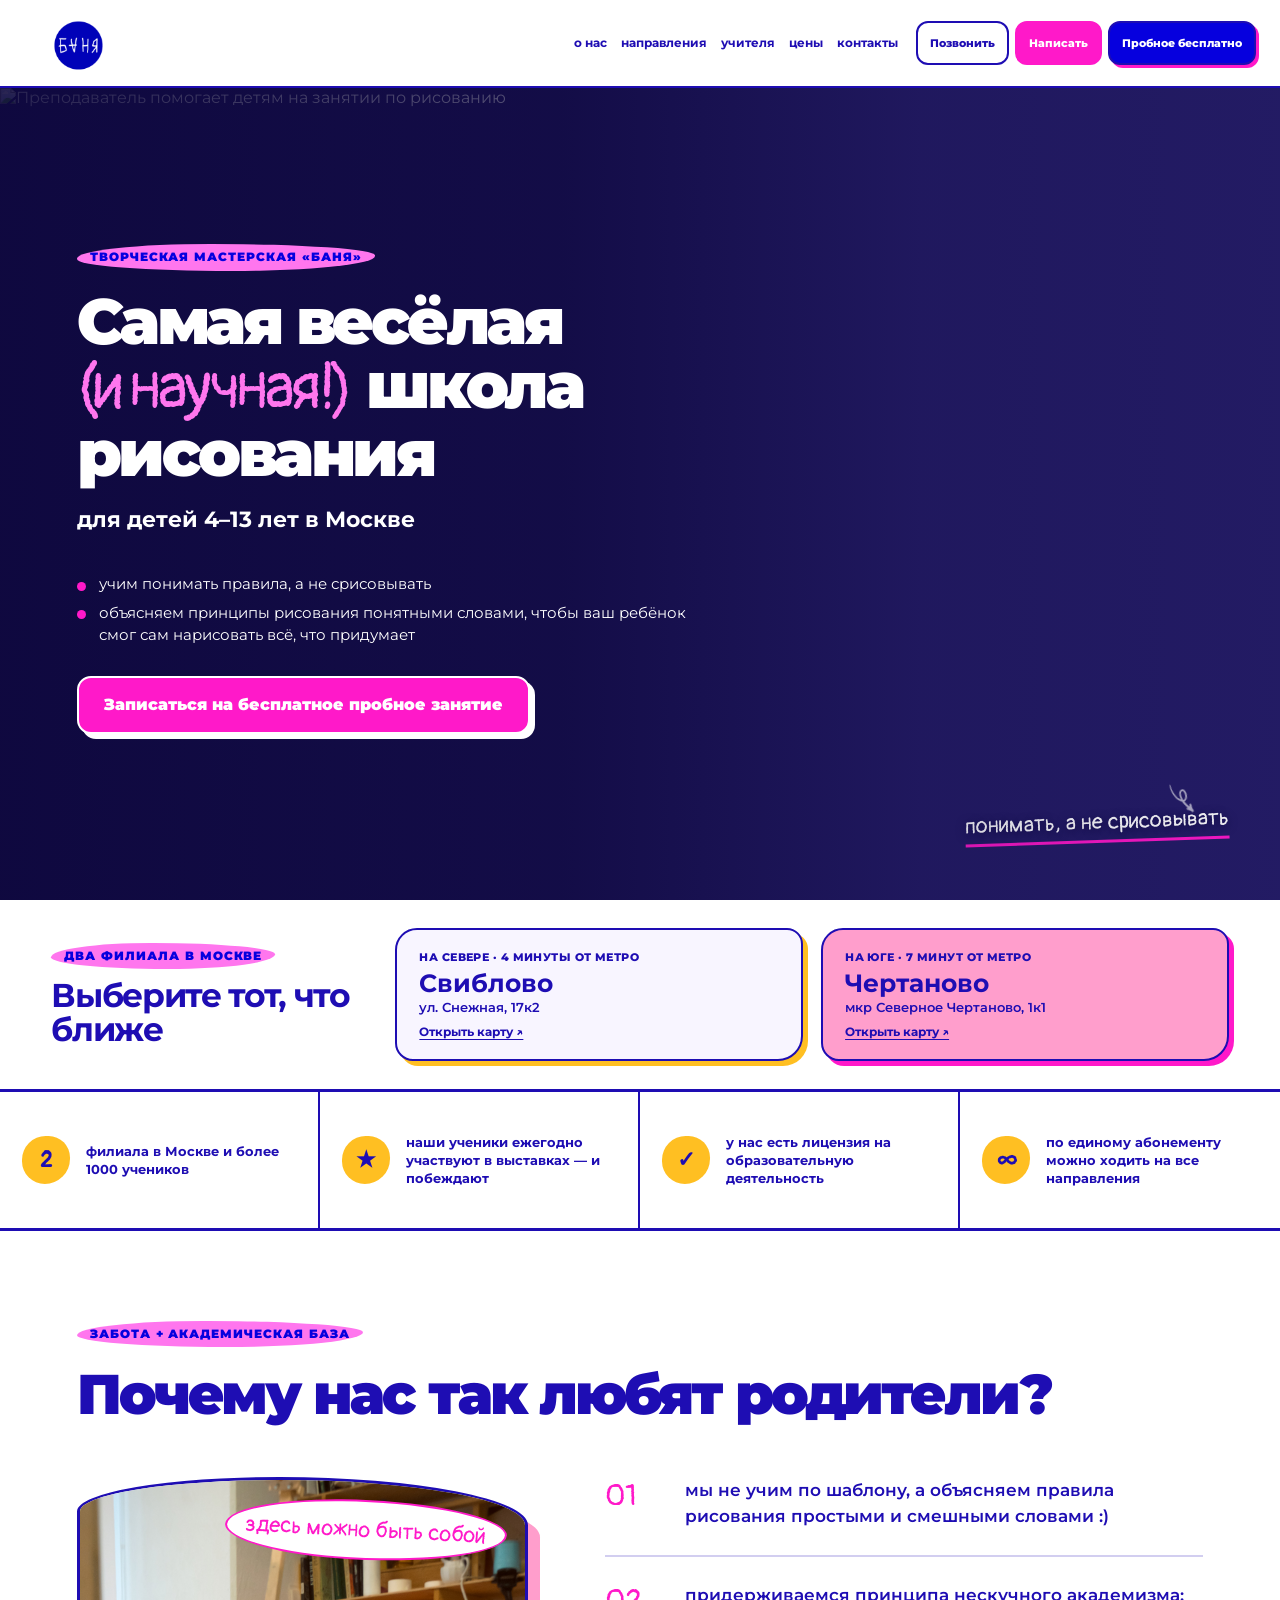
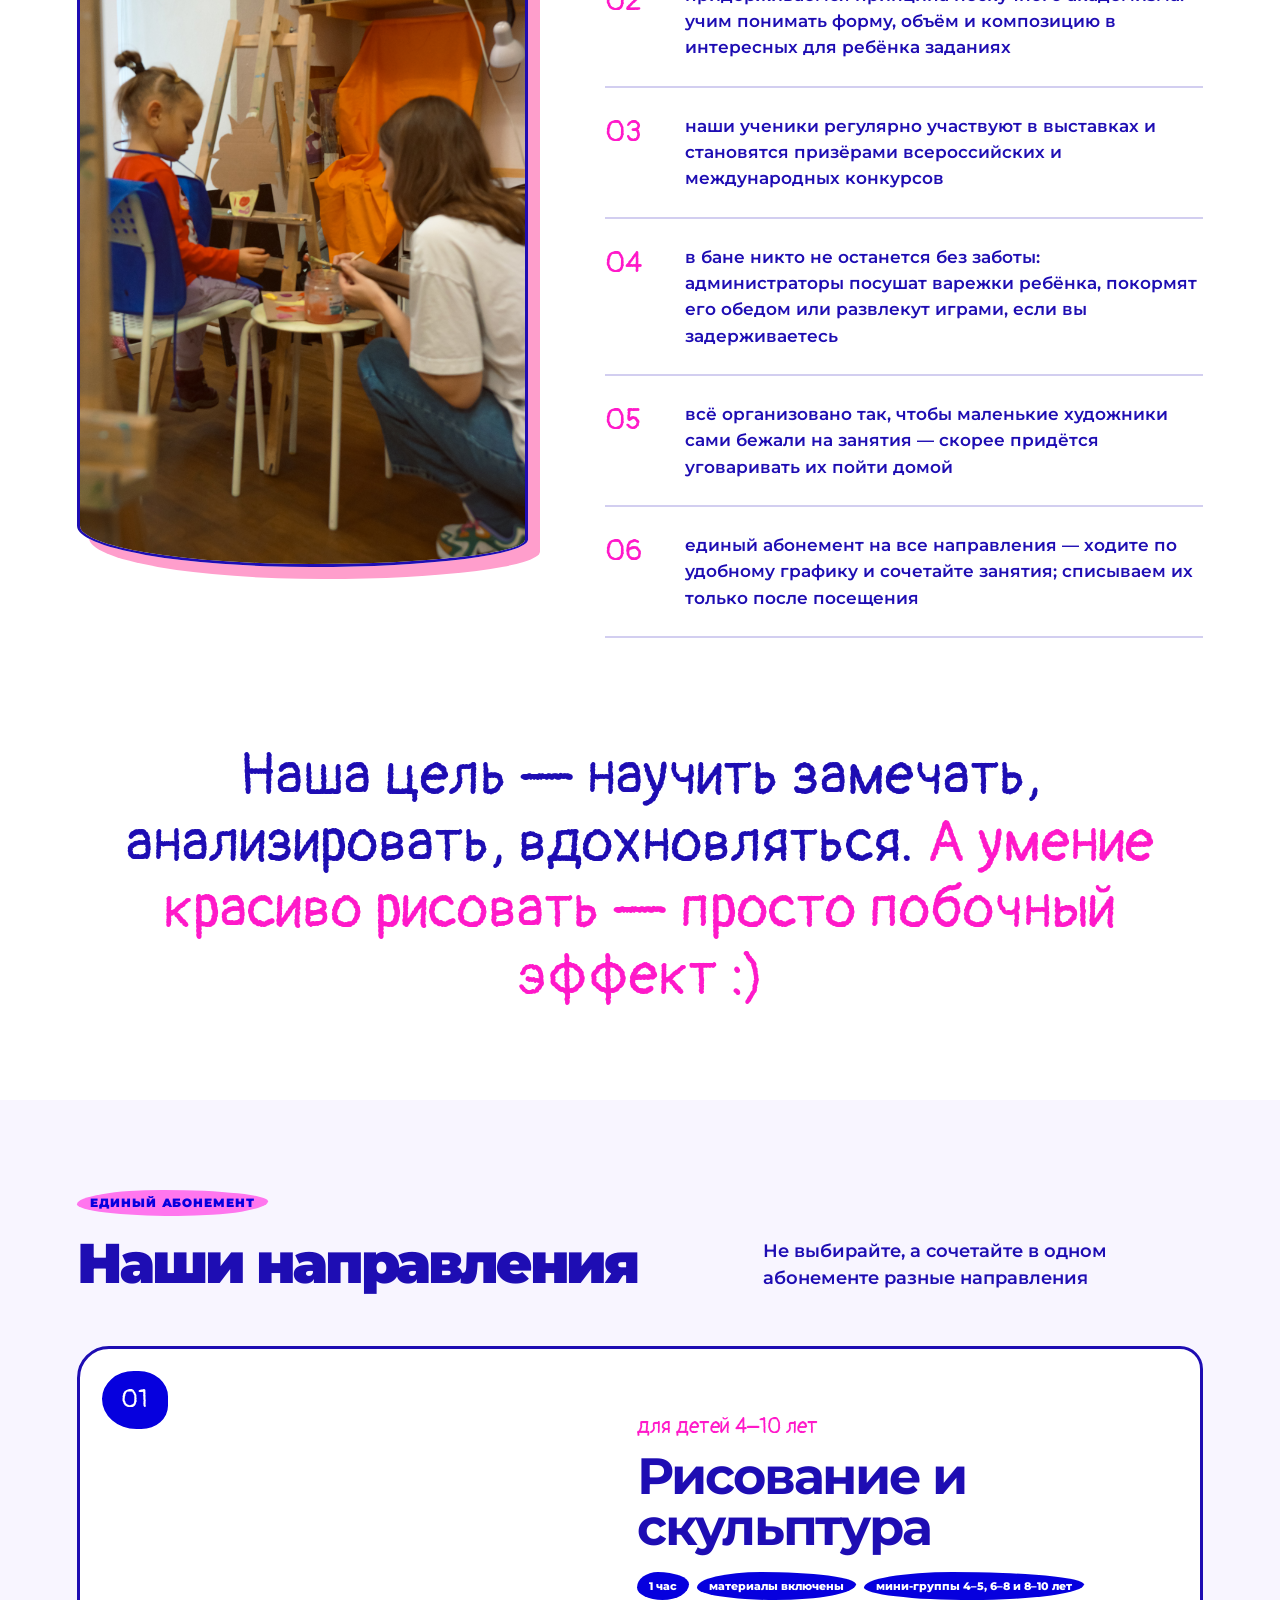
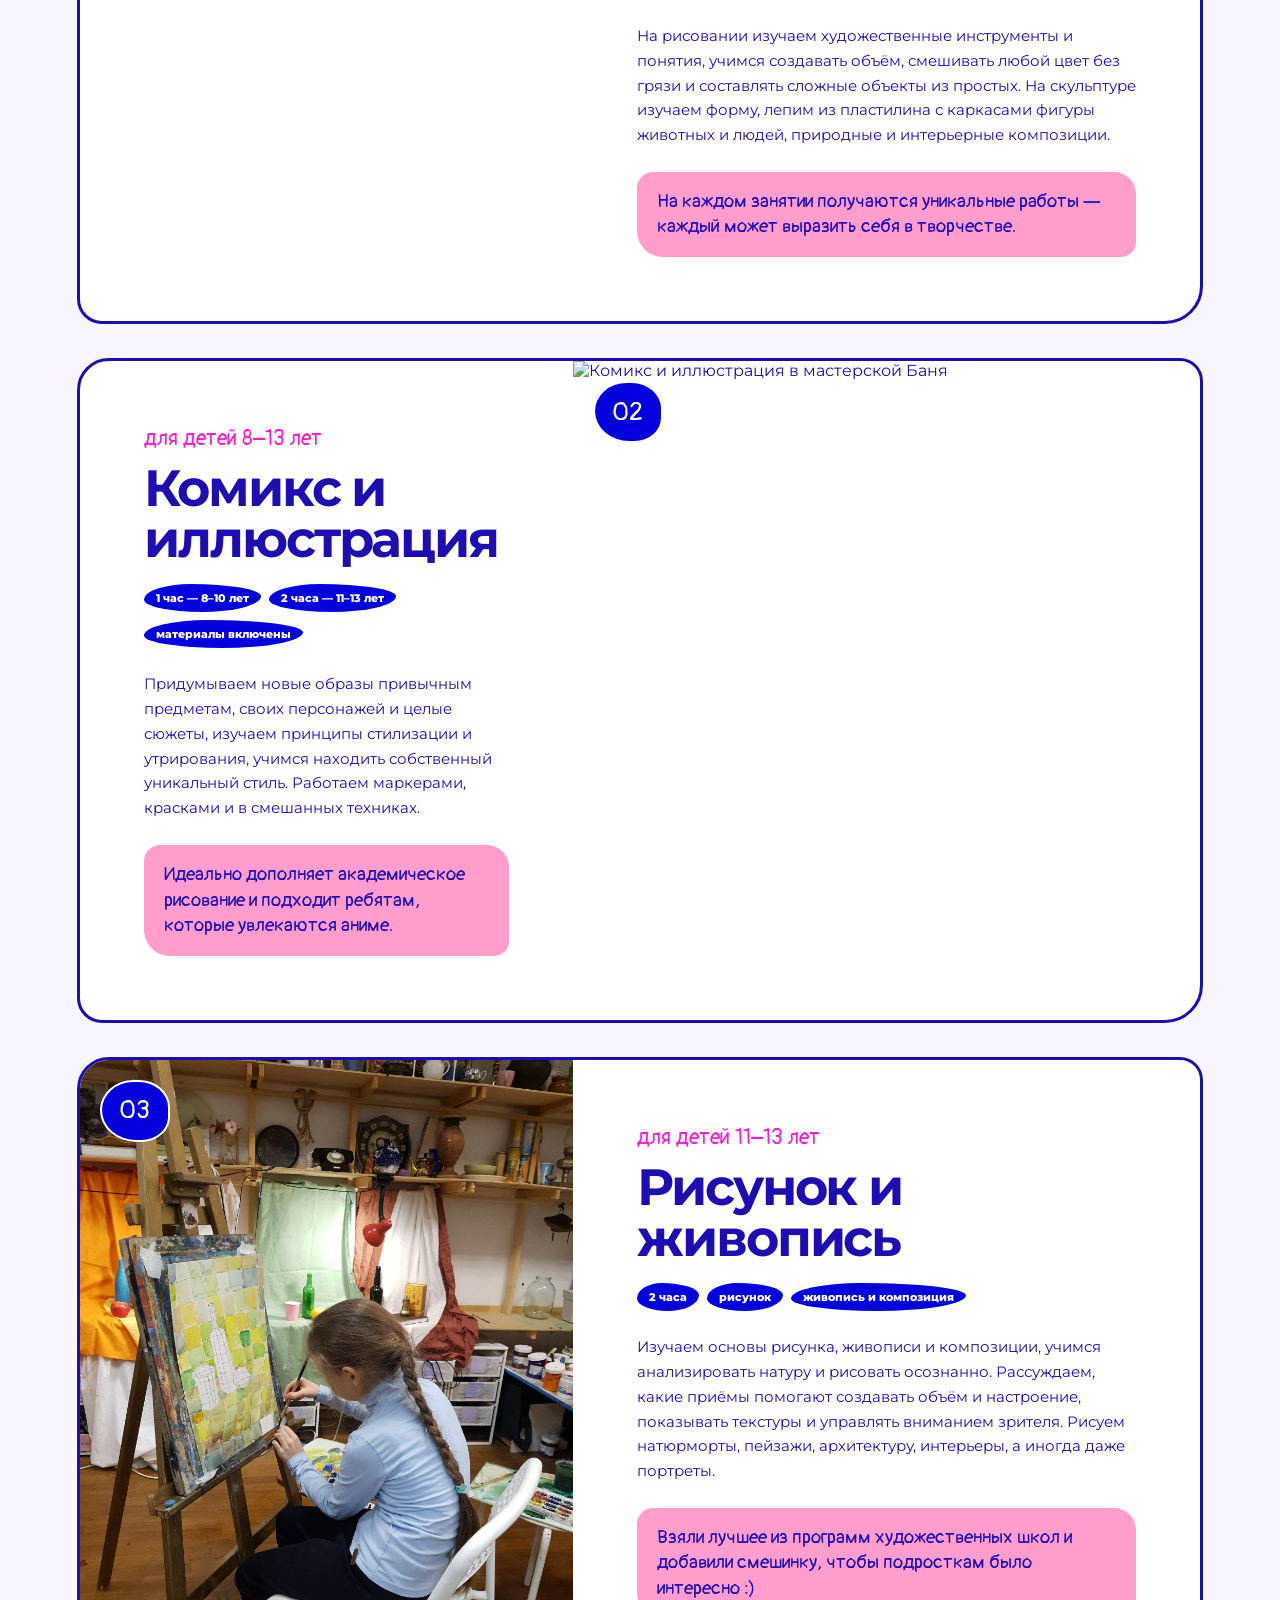
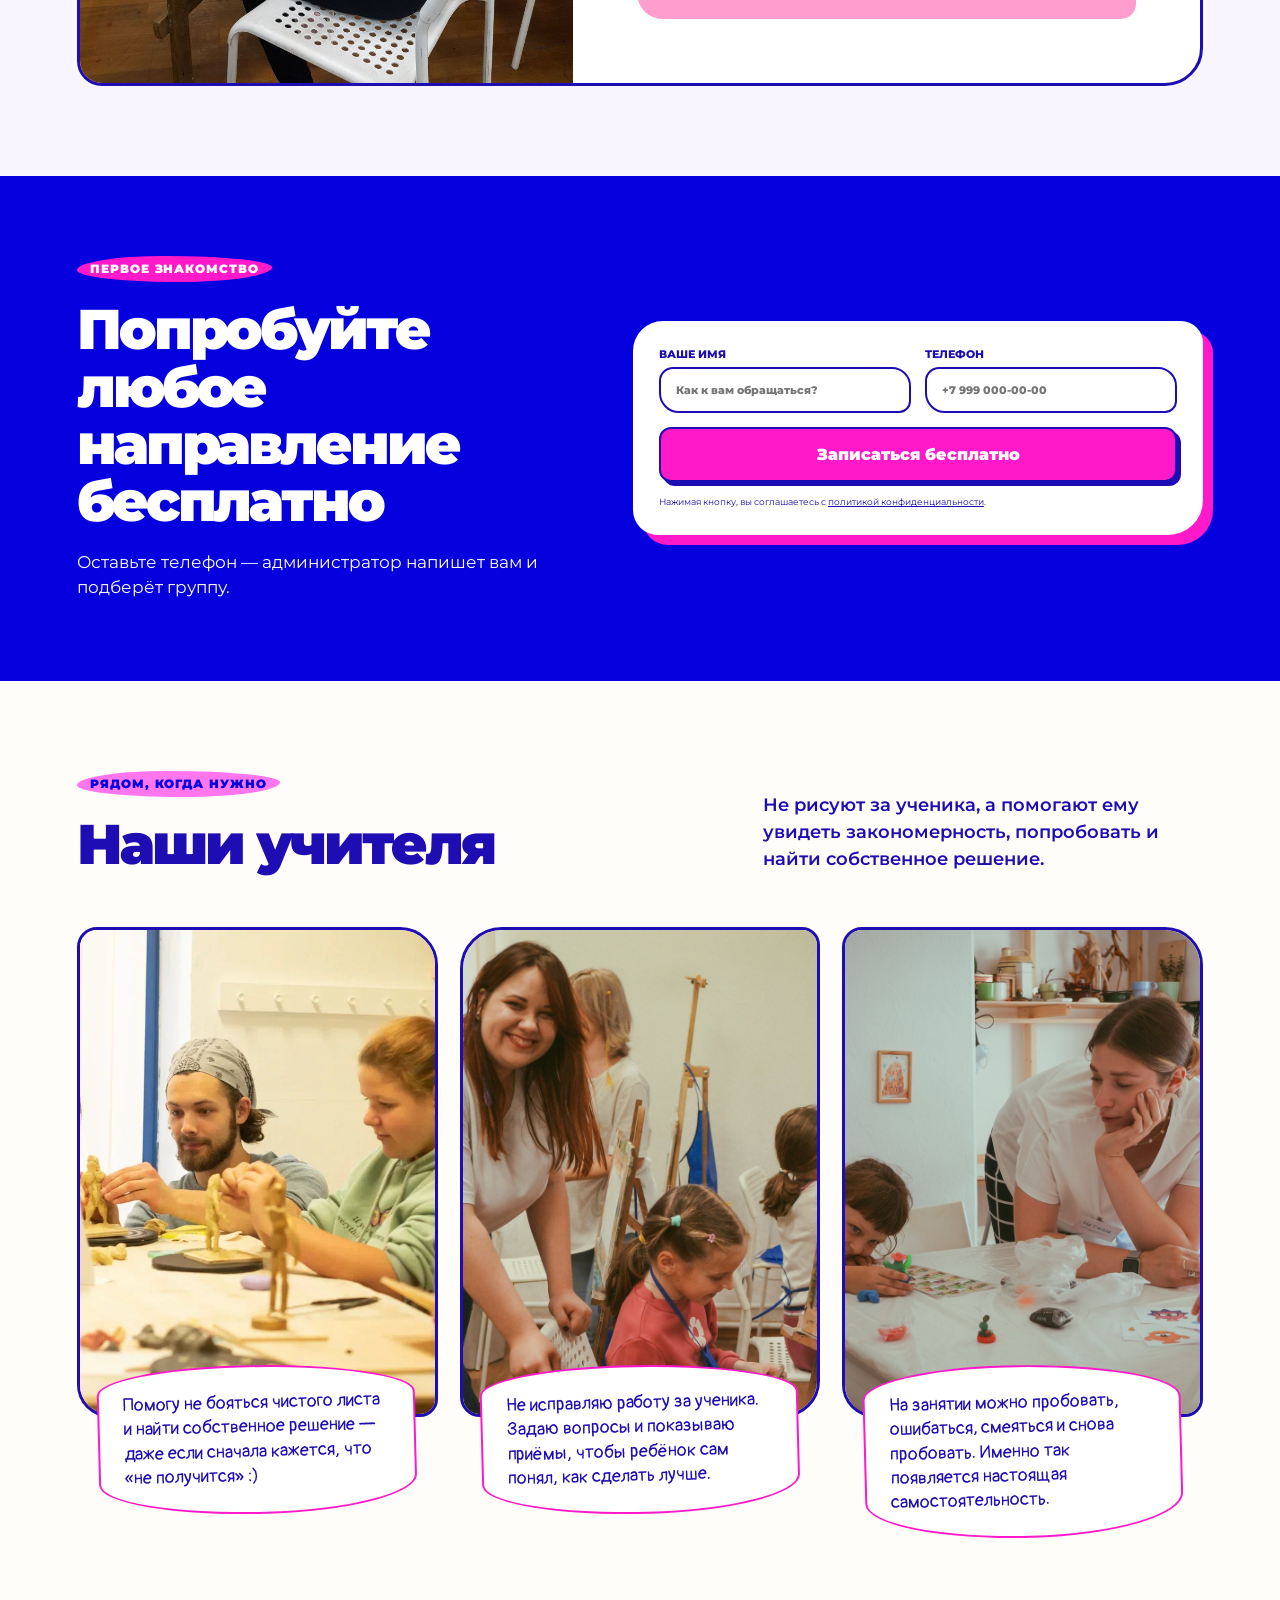
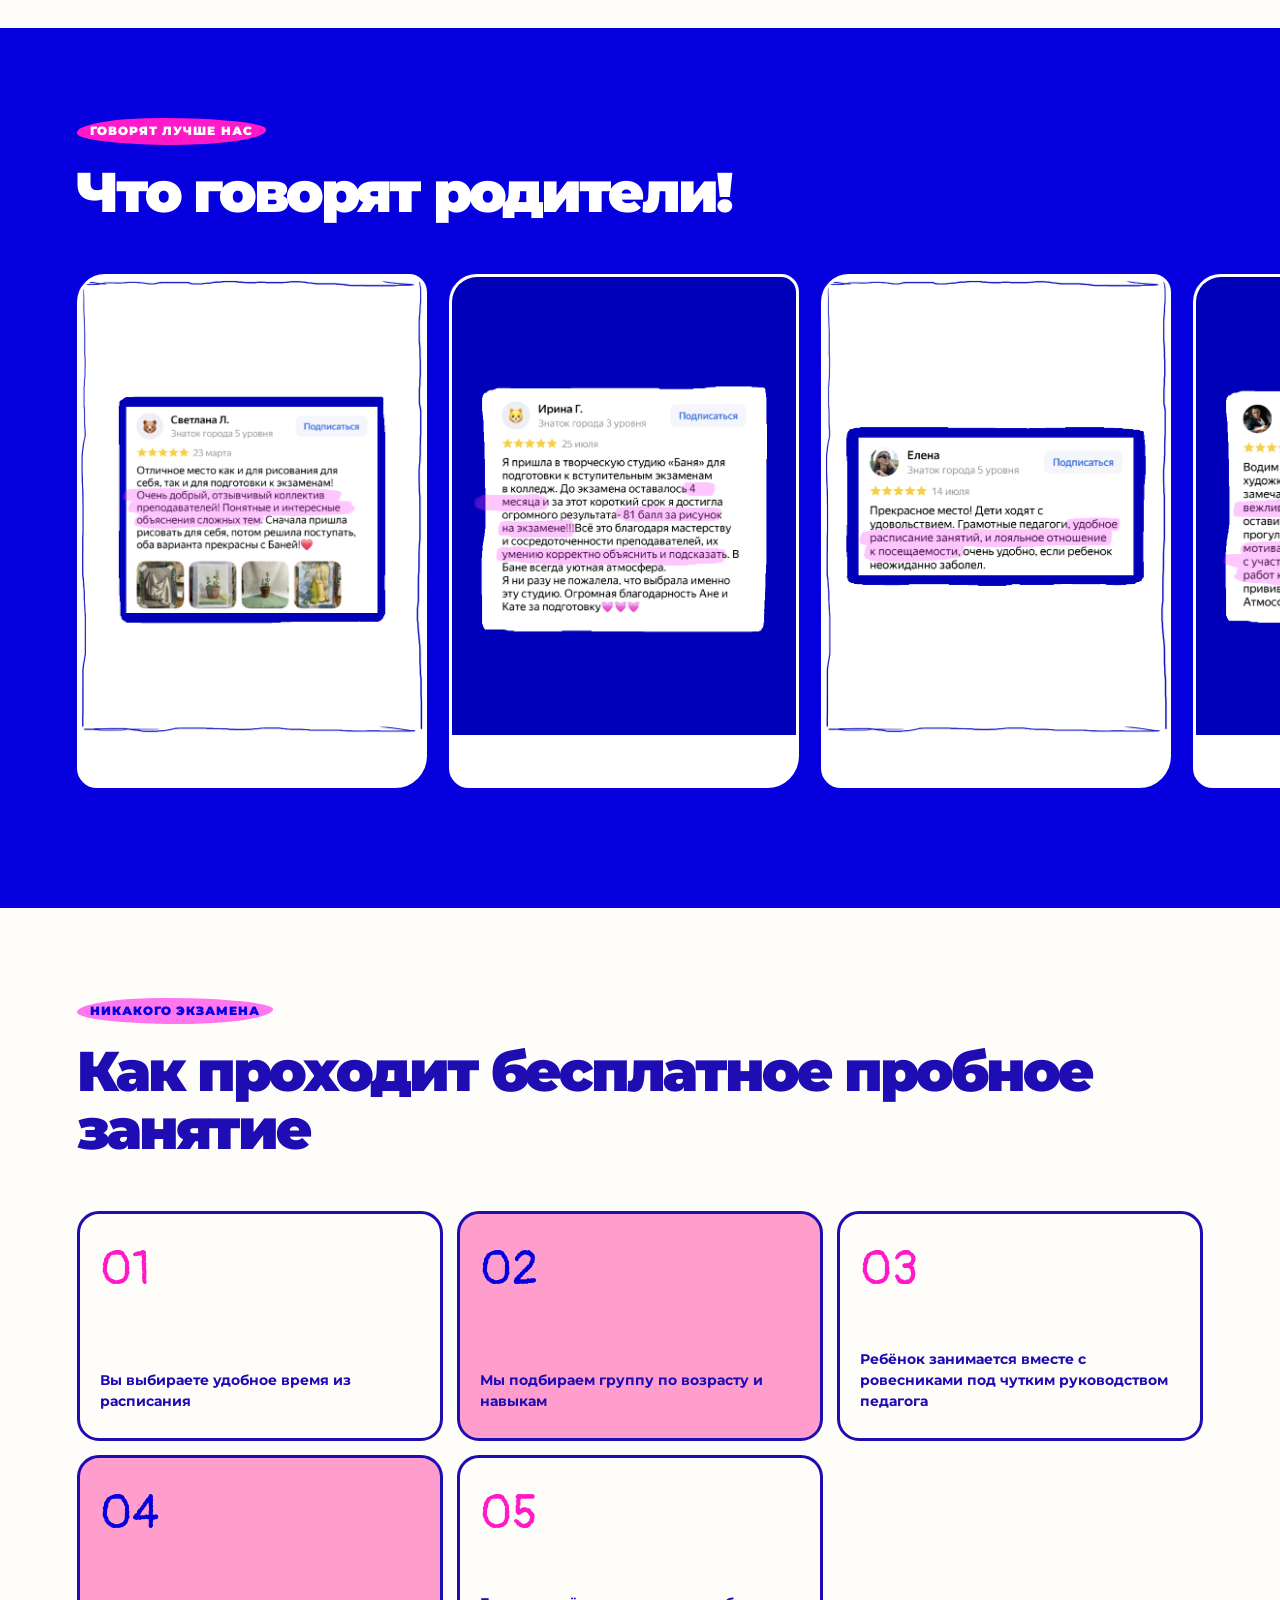
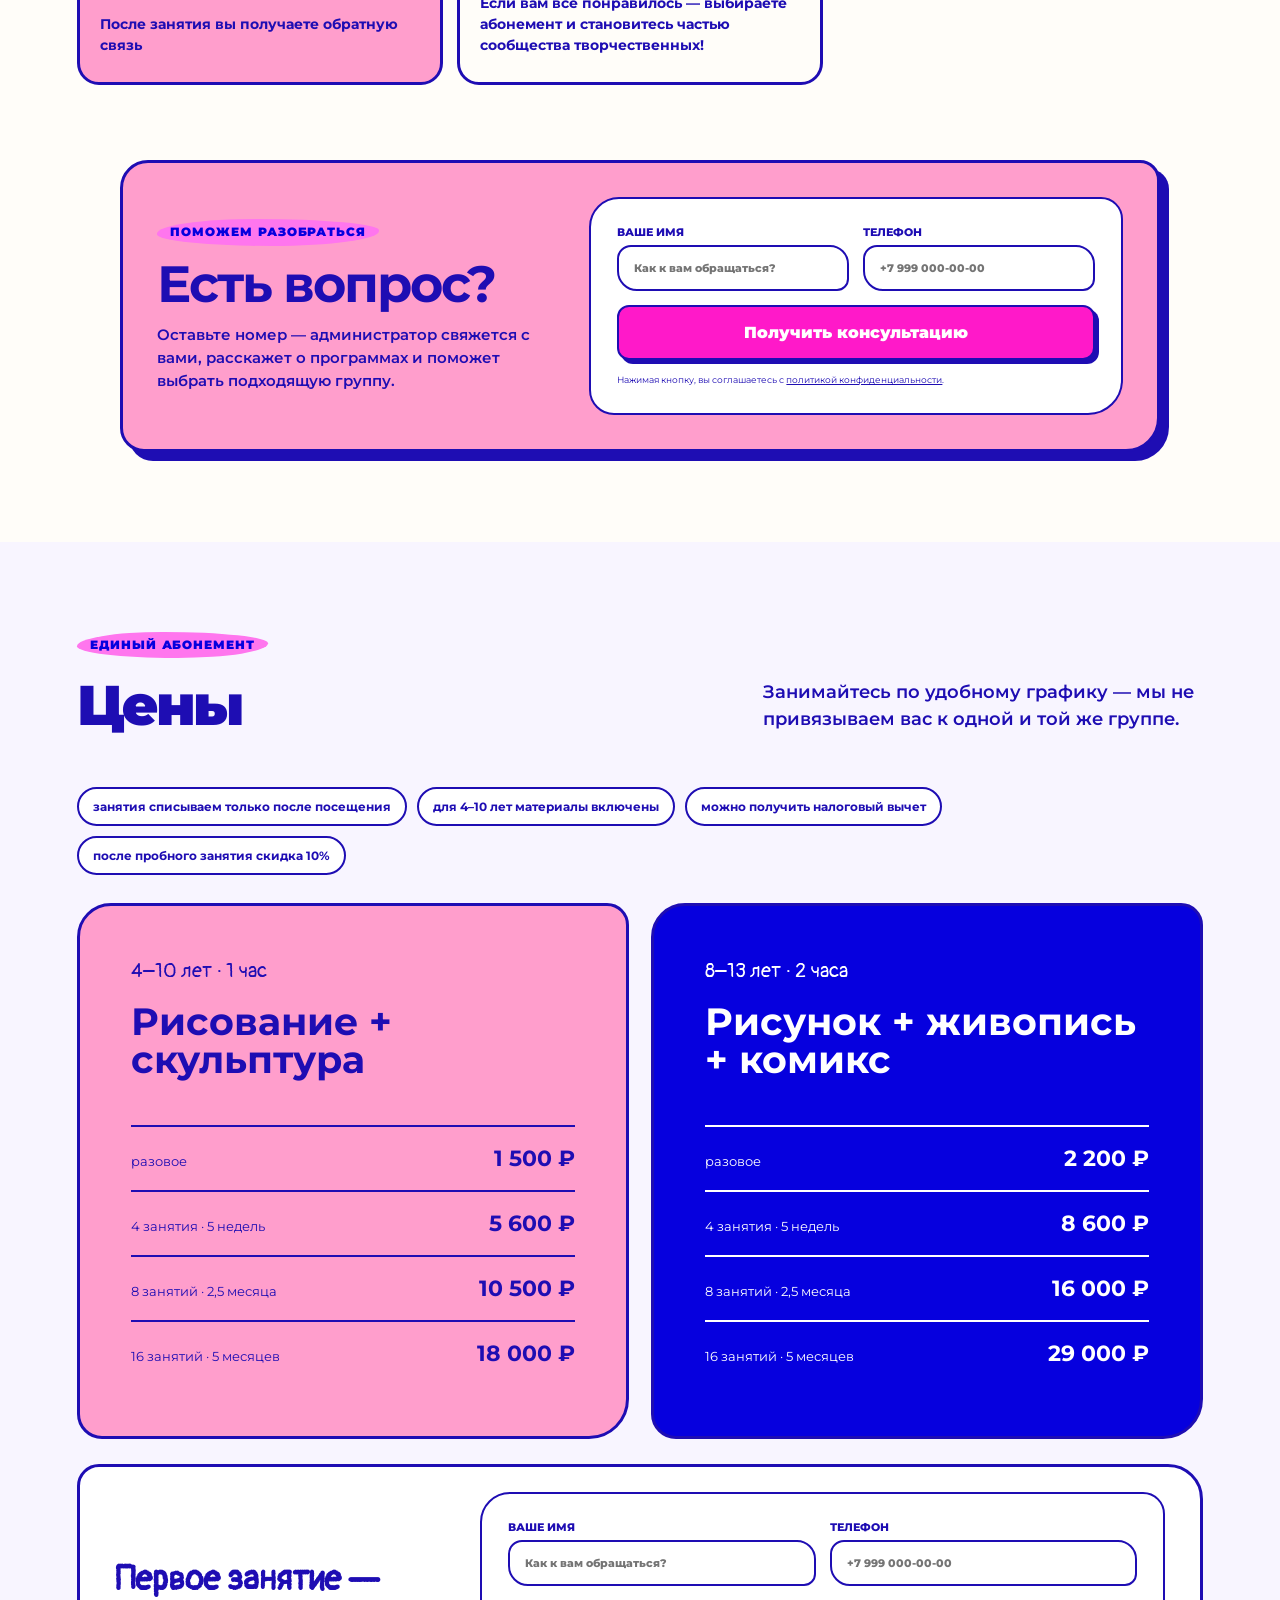
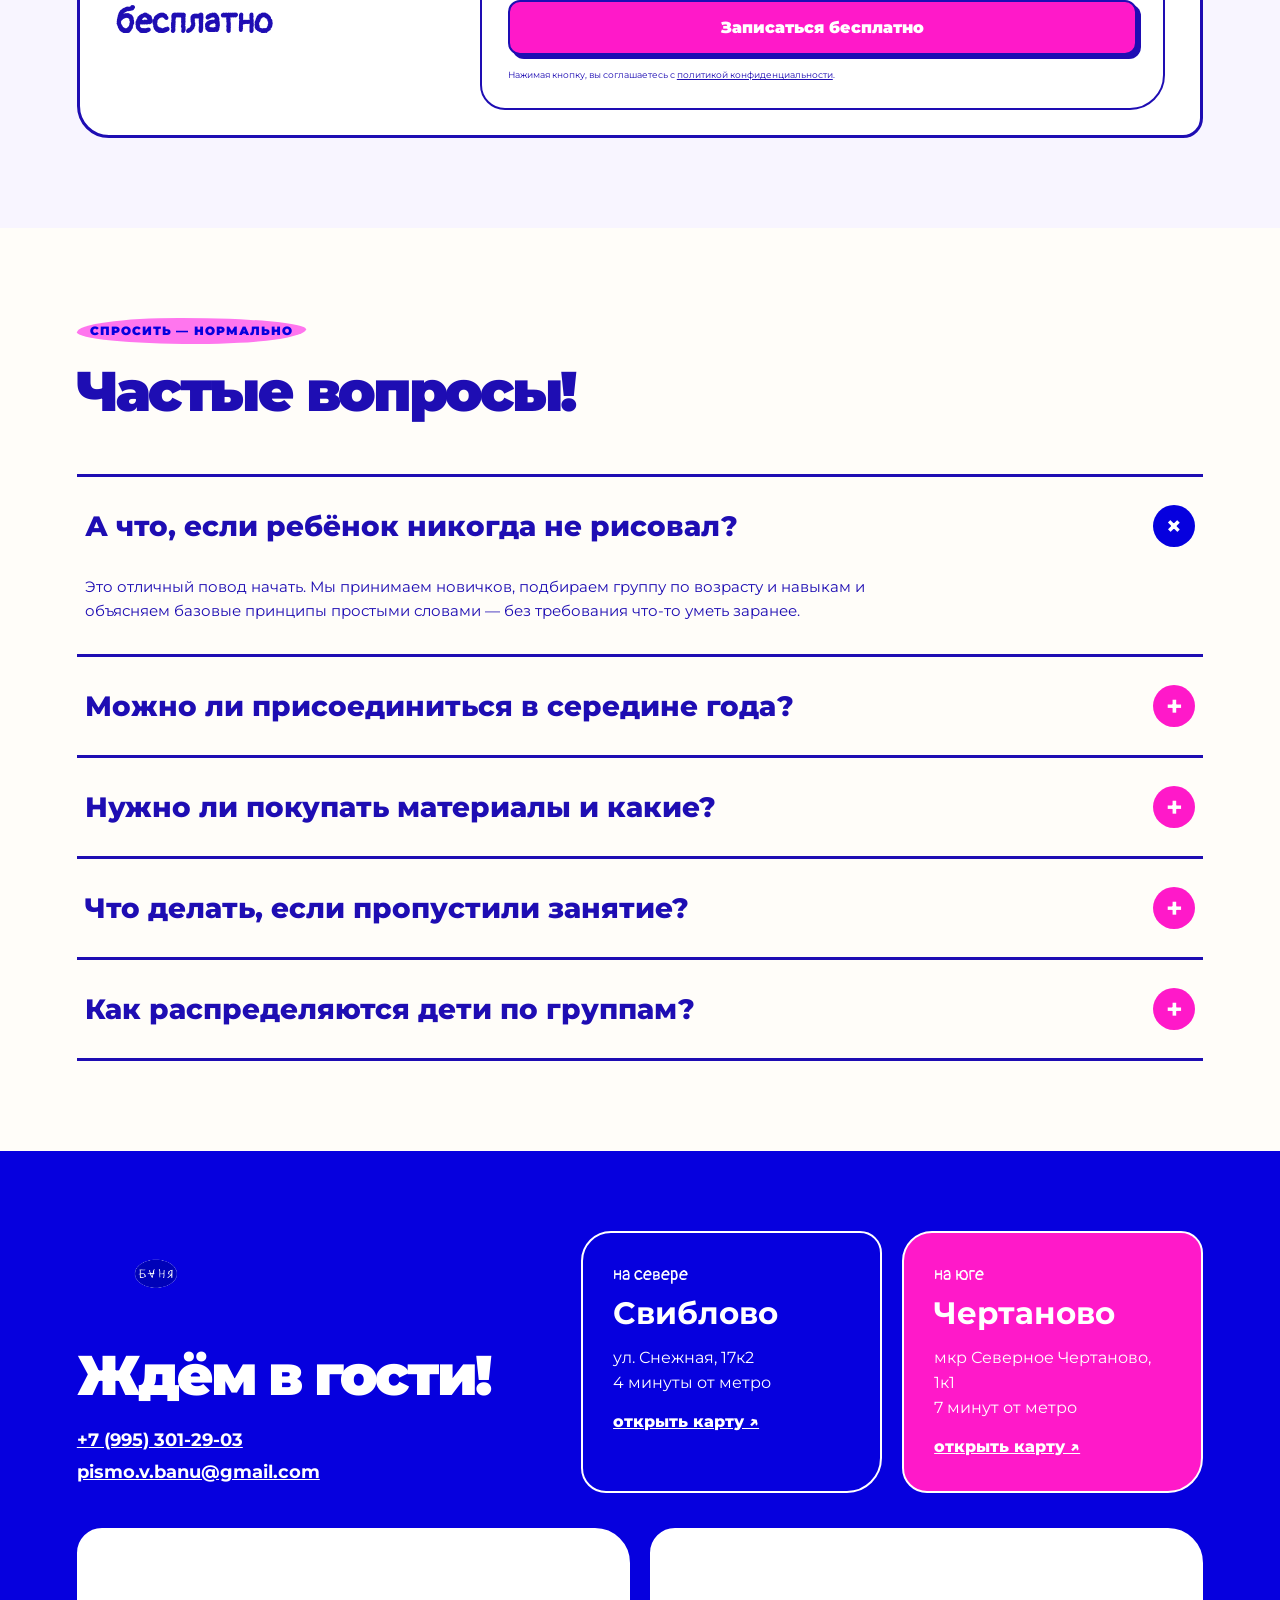
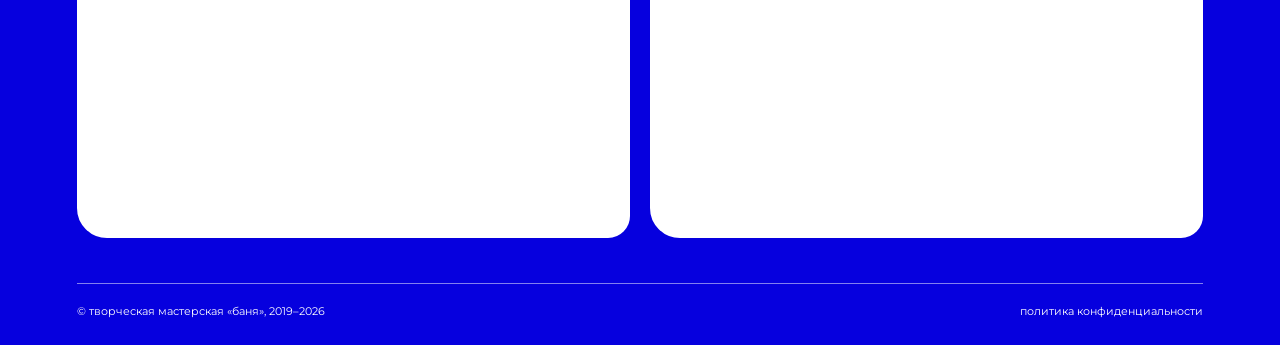
==== commit 5eafc3a4: "Publish early branch locations" ====
--- a/index.html
+++ b/index.html
@@ -1 +1 @@
-<!doctype html><html lang="ru"><head><meta charset="utf-8"><meta name="viewport" content="width=device-width,initial-scale=1"><title>Баня — школа рисования для детей</title><meta name="description" content="Школа рисования для детей 4–13 лет в Москве"><link rel="stylesheet" href="styles.css"></head><body><main><header class="topbar"><a class="brand" href="#top" aria-label="Баня — на главную"><img src="assets/logo.png" alt="Баня" width="128" height="92" loading="eager" decoding="async"/></a><button class="menu-toggle" type="button" aria-expanded="false" aria-controls="main-menu"><span></span><span></span><span></span><b>Меню</b></button><div class="header-panel " id="main-menu"><nav aria-label="Основная навигация"><a href="#about">о нас</a><a href="#directions">направления</a><a href="#teachers">учителя</a><a href="#reviews">отзывы</a><a href="#prices">цены</a><a href="#faq">вопросы</a><a href="#contacts">контакты</a></nav><div class="header-actions"><a class="contact-button call" href="tel:+79953012903" aria-label="Позвонить в творческую мастерскую Баня">Позвонить</a><a class="contact-button message" href="https://wa.me/79953012903" target="_blank" rel="noreferrer" aria-label="Написать в WhatsApp">Написать</a><a class="mini-cta" href="#trial">Пробное бесплатно</a></div></div></header><section class="hero" id="top"><div class="hero-photo"><img src="assets/hero.jpeg" alt="Преподаватель помогает детям на занятии по рисованию" loading="eager" decoding="async" style="position:absolute;inset:0;width:100%;height:100%;object-fit:cover"/><span class="photo-sticker">понимать, а не срисовывать</span></div><div class="hero-copy"><p class="eyebrow">творческая мастерская «баня»</p><h1>Самая весёлая <span>(и научная!)</span> школа рисования</h1><p class="hero-age">для детей 4–13 лет в Москве</p><div class="hero-points"><p>учим понимать правила, а не срисовывать</p><p>объясняем принципы рисования понятными словами, чтобы ваш ребёнок смог сам нарисовать всё, что придумает</p></div><a class="primary-button" href="#trial">Записаться на бесплатное пробное занятие</a></div><img src="assets/loop-arrow.png" alt="" width="120" height="120" loading="lazy" decoding="async" class="hero-doodle"/></section><section class="facts" aria-label="Коротко о школе"><article class="fact"><span class="fact-mark">2</span><p>филиала в Москве и более 1000 учеников</p></article><article class="fact"><span class="fact-mark">★</span><p>наши ученики ежегодно участвуют в выставках — и побеждают</p></article><article class="fact"><span class="fact-mark">✓</span><p>у нас есть лицензия на образовательную деятельность</p></article><article class="fact"><span class="fact-mark">∞</span><p>по единому абонементу можно ходить на все направления</p></article></section><section class="why section" id="about"><div class="section-heading"><p class="eyebrow">забота + академическая база</p><h2>Почему нас так любят родители?</h2></div><div class="why-layout"><div class="why-photo"><img src="assets/care.jpeg" alt="Педагог занимается с детьми в мастерской" loading="lazy" decoding="async" style="position:absolute;inset:0;width:100%;height:100%;object-fit:cover"/><span class="bubble">здесь можно быть собой</span></div><ol class="reason-list"><li><span>01</span><p>мы не учим по шаблону, а объясняем правила рисования простыми и смешными словами :)</p></li><li><span>02</span><p>придерживаемся принципа нескучного академизма: учим понимать форму, объём и композицию в интересных для ребёнка заданиях</p></li><li><span>03</span><p>наши ученики регулярно участвуют в выставках и становятся призёрами всероссийских и международных конкурсов</p></li><li><span>04</span><p>в бане никто не останется без заботы: администраторы посушат варежки ребёнка, покормят его обедом или развлекут играми, если вы задерживаетесь</p></li><li><span>05</span><p>всё организовано так, чтобы маленькие художники сами бежали на занятия — скорее придётся уговаривать их пойти домой</p></li><li><span>06</span><p>единый абонемент на все направления — ходите по удобному графику и сочетайте занятия; списываем их только после посещения</p></li></ol></div><p class="manifesto">Наша цель — научить замечать, анализировать, вдохновляться. <strong>А умение красиво рисовать — просто побочный эффект :)</strong></p></section><section class="directions section" id="directions"><div class="section-heading split-heading"><div><p class="eyebrow">единый абонемент</p><h2>Наши направления</h2></div><p>Не выбирайте, а сочетайте в одном абонементе разные направления</p></div><div class="direction-list"><article class="direction-card"><div class="direction-photo"><img src="assets/drawing.jpeg" alt="Рисование и скульптура в мастерской Баня" loading="lazy" decoding="async" style="position:absolute;inset:0;width:100%;height:100%;object-fit:cover"/><span class="direction-index">0<!-- -->1</span></div><div class="direction-copy"><p class="direction-age">для детей 4–10 лет</p><h3>Рисование и скульптура</h3><div class="tag-row"><span>1 час</span><span>материалы включены</span><span>мини-группы 4–5, 6–8 и 8–10 лет</span></div><p>На рисовании изучаем художественные инструменты и понятия, учимся создавать объём, смешивать любой цвет без грязи и составлять сложные объекты из простых. На скульптуре изучаем форму, лепим из пластилина с каркасами фигуры животных и людей, природные и интерьерные композиции.</p><p class="direction-note">На каждом занятии получаются уникальные работы — каждый может выразить себя в творчестве.</p></div></article><article class="direction-card"><div class="direction-photo"><img src="assets/sculpture.jpeg" alt="Комикс и иллюстрация в мастерской Баня" loading="lazy" decoding="async" style="position:absolute;inset:0;width:100%;height:100%;object-fit:cover"/><span class="direction-index">0<!-- -->2</span></div><div class="direction-copy"><p class="direction-age">для детей 8–13 лет</p><h3>Комикс и иллюстрация</h3><div class="tag-row"><span>1 час — 8–10 лет</span><span>2 часа — 11–13 лет</span><span>материалы включены</span></div><p>Придумываем новые образы привычным предметам, своих персонажей и целые сюжеты, изучаем принципы стилизации и утрирования, учимся находить собственный уникальный стиль. Работаем маркерами, красками и в смешанных техниках.</p><p class="direction-note">Идеально дополняет академическое рисование и подходит ребятам, которые увлекаются аниме.</p></div></article><article class="direction-card"><div class="direction-photo"><img src="assets/teen.jpg" alt="Рисунок и живопись в мастерской Баня" loading="lazy" decoding="async" style="position:absolute;inset:0;width:100%;height:100%;object-fit:cover"/><span class="direction-index">0<!-- -->3</span></div><div class="direction-copy"><p class="direction-age">для детей 11–13 лет</p><h3>Рисунок и живопись</h3><div class="tag-row"><span>2 часа</span><span>рисунок</span><span>живопись и композиция</span></div><p>Изучаем основы рисунка, живописи и композиции, учимся анализировать натуру и рисовать осознанно. Рассуждаем, какие приёмы помогают создавать объём и настроение, показывать текстуры и управлять вниманием зрителя. Рисуем натюрморты, пейзажи, архитектуру, интерьеры, а иногда даже портреты.</p><p class="direction-note">Взяли лучшее из программ художественных школ и добавили смешинку, чтобы подросткам было интересно :)</p></div></article></div></section><section class="trial-band" id="trial"><div><p class="eyebrow light">первое знакомство</p><h2>Попробуйте любое направление бесплатно</h2><p>Оставьте телефон — администратор напишет вам и подберёт группу.</p></div><form action="#" method="post" class="signup-form " data-form-type="trial"><input type="hidden" name="lead_type" value="trial"/><input type="hidden" name="form_name" value="Детская посадка — пробное занятие"/><label><span>Ваше имя</span><input autoComplete="name" placeholder="Как к вам обращаться?" required="" name="name"/></label><label><span>Телефон</span><input autoComplete="tel" inputMode="tel" placeholder="+7 999 000-00-00" required="" name="phone"/></label><button type="submit">Записаться бесплатно</button><small>Нажимая кнопку, вы соглашаетесь с <a href="https://v-bane.com/privacy" target="_blank">политикой конфиденциальности</a>.</small></form></section><section class="teachers section" id="teachers"><div class="section-heading split-heading"><div><p class="eyebrow">рядом, когда нужно</p><h2>Наши учителя</h2></div><p>Не рисуют за ученика, а помогают ему увидеть закономерность, попробовать и найти собственное решение.</p></div><div class="teacher-grid"><article class="teacher-card"><div class="teacher-photo"><img src="assets/teacher-1.jpeg" alt="Педагог мастерской на занятии 1" loading="lazy" decoding="async" style="position:absolute;inset:0;width:100%;height:100%;object-fit:cover"/></div><p>Помогу не бояться чистого листа и найти собственное решение — даже если сначала кажется, что «не получится» :)</p></article><article class="teacher-card"><div class="teacher-photo"><img src="assets/teacher-2.jpeg" alt="Педагог мастерской на занятии 2" loading="lazy" decoding="async" style="position:absolute;inset:0;width:100%;height:100%;object-fit:cover"/></div><p>Не исправляю работу за ученика. Задаю вопросы и показываю приёмы, чтобы ребёнок сам понял, как сделать лучше.</p></article><article class="teacher-card"><div class="teacher-photo"><img src="assets/teacher-3.jpeg" alt="Педагог мастерской на занятии 3" loading="lazy" decoding="async" style="position:absolute;inset:0;width:100%;height:100%;object-fit:cover"/></div><p>На занятии можно пробовать, ошибаться, смеяться и снова пробовать. Именно так появляется настоящая самостоятельность.</p></article></div></section><section class="reviews section" id="reviews"><div class="section-heading"><p class="eyebrow light">говорят лучше нас</p><h2>Что говорят родители!</h2></div><div class="review-track"><figure><img src="assets/review-1.png" alt="Отзыв родителя о мастерской Баня 1" width="420" height="620" loading="lazy" decoding="async"/></figure><figure><img src="assets/review-2.png" alt="Отзыв родителя о мастерской Баня 2" width="420" height="620" loading="lazy" decoding="async"/></figure><figure><img src="assets/review-3.png" alt="Отзыв родителя о мастерской Баня 3" width="420" height="620" loading="lazy" decoding="async"/></figure><figure><img src="assets/review-4.png" alt="Отзыв родителя о мастерской Баня 4" width="420" height="620" loading="lazy" decoding="async"/></figure><figure><img src="assets/review-5.png" alt="Отзыв родителя о мастерской Баня 5" width="420" height="620" loading="lazy" decoding="async"/></figure><figure><img src="assets/review-6.png" alt="Отзыв родителя о мастерской Баня 6" width="420" height="620" loading="lazy" decoding="async"/></figure><figure><img src="assets/review-7.png" alt="Отзыв родителя о мастерской Баня 7" width="420" height="620" loading="lazy" decoding="async"/></figure><figure><img src="assets/review-8.png" alt="Отзыв родителя о мастерской Баня 8" width="420" height="620" loading="lazy" decoding="async"/></figure></div></section><section class="steps section" id="how"><div class="section-heading"><p class="eyebrow">никакого экзамена</p><h2>Как проходит бесплатное пробное занятие</h2></div><ol class="step-grid"><li><span>01</span><p>Вы выбираете удобное время из расписания</p></li><li><span>02</span><p>Мы подбираем группу по возрасту и навыкам</p></li><li><span>03</span><p>Ребёнок занимается вместе с ровесниками под чутким руководством педагога</p></li><li><span>04</span><p>После занятия вы получаете обратную связь</p></li><li><span>05</span><p>Если вам всё понравилось — выбираете абонемент и становитесь частью сообщества творчественных!</p></li></ol><div class="inline-trial consultation-card"><div class="consultation-copy"><p class="eyebrow">поможем разобраться</p><h3>Есть вопрос?</h3><p>Оставьте номер — администратор свяжется с вами, расскажет о программах и поможет выбрать подходящую группу.</p></div><form action="#" method="post" class="signup-form compact" data-form-type="consultation"><input type="hidden" name="lead_type" value="consultation"/><input type="hidden" name="form_name" value="Детская посадка — консультация"/><label><span>Ваше имя</span><input autoComplete="name" placeholder="Как к вам обращаться?" required="" name="name"/></label><label><span>Телефон</span><input autoComplete="tel" inputMode="tel" placeholder="+7 999 000-00-00" required="" name="phone"/></label><button type="submit">Получить консультацию</button><small>Нажимая кнопку, вы соглашаетесь с <a href="https://v-bane.com/privacy" target="_blank">политикой конфиденциальности</a>.</small></form></div></section><section class="prices section" id="prices"><div class="section-heading split-heading"><div><p class="eyebrow">единый абонемент</p><h2>Цены</h2></div><p>Занимайтесь по удобному графику — мы не привязываем вас к одной и той же группе.</p></div><div class="price-benefits"><span>занятия списываем только после посещения</span><span>для 4–10 лет материалы включены</span><span>можно получить налоговый вычет</span><span>после пробного занятия скидка 10%</span></div><div class="price-grid"><article class="price-card pink"><p class="price-kicker">4–10 лет · 1 час</p><h3>Рисование + скульптура</h3><div class="price-row"><span>разовое</span><b>1 500 ₽</b></div><div class="price-row"><span>4 занятия · 5 недель</span><b>5 600 ₽</b></div><div class="price-row"><span>8 занятий · 2,5 месяца</span><b>10 500 ₽</b></div><div class="price-row"><span>16 занятий · 5 месяцев</span><b>18 000 ₽</b></div></article><article class="price-card blue"><p class="price-kicker">8–13 лет · 2 часа</p><h3>Рисунок + живопись + комикс</h3><div class="price-row"><span>разовое</span><b>2 200 ₽</b></div><div class="price-row"><span>4 занятия · 5 недель</span><b>8 600 ₽</b></div><div class="price-row"><span>8 занятий · 2,5 месяца</span><b>16 000 ₽</b></div><div class="price-row"><span>16 занятий · 5 месяцев</span><b>29 000 ₽</b></div></article></div><div class="price-form"><h3>Первое занятие — бесплатно</h3><form action="#" method="post" class="signup-form compact" data-form-type="trial"><input type="hidden" name="lead_type" value="trial"/><input type="hidden" name="form_name" value="Детская посадка — пробное занятие"/><label><span>Ваше имя</span><input autoComplete="name" placeholder="Как к вам обращаться?" required="" name="name"/></label><label><span>Телефон</span><input autoComplete="tel" inputMode="tel" placeholder="+7 999 000-00-00" required="" name="phone"/></label><button type="submit">Записаться бесплатно</button><small>Нажимая кнопку, вы соглашаетесь с <a href="https://v-bane.com/privacy" target="_blank">политикой конфиденциальности</a>.</small></form></div></section><section class="faq section" id="faq"><div class="section-heading"><p class="eyebrow">спросить — нормально</p><h2>Частые вопросы!</h2></div><div class="faq-list"><details open=""><summary><span>А что, если ребёнок никогда не рисовал?</span><b>+</b></summary><p>Это отличный повод начать. Мы принимаем новичков, подбираем группу по возрасту и навыкам и объясняем базовые принципы простыми словами — без требования что-то уметь заранее.</p></details><details><summary><span>Можно ли присоединиться в середине года?</span><b>+</b></summary><p>Да. Программы устроены так, чтобы к группе можно было присоединиться в течение года. Администратор подберёт подходящий уровень и время.</p></details><details><summary><span>Нужно ли покупать материалы и какие?</span><b>+</b></summary><p>Для ребят 4–10 лет все материалы входят в стоимость. Для старших групп администратор заранее пришлёт короткий список того, что понадобится.</p></details><details><summary><span>Что делать, если пропустили занятие?</span><b>+</b></summary><p>Предупредите администратора. Мы отмечаем только фактические посещения и не списываем занятие в случае пропуска, пока действует абонемент.</p></details><details><summary><span>Как распределяются дети по группам?</span><b>+</b></summary><p>По возрасту и навыкам: 4–5, 6–8, 8–10 и 11–13 лет. После заявки уточним опыт ребёнка и предложим подходящую группу.</p></details></div></section><footer id="contacts"><div class="footer-top"><div><img src="assets/logo.png" alt="Баня" width="150" height="100" loading="lazy" decoding="async"/><h2>Ждём в гости!</h2><a href="tel:+79953012903">+7 (995) 301-29-03</a><a href="mailto:pismo.v.banu@gmail.com">pismo.v.banu@gmail.com</a></div><div class="address-list"><article><span>на севере</span><h3>Свиблово</h3><p>ул. Снежная, 17к2<br/>4 минуты от метро</p><a href="https://yandex.ru/maps/?text=Москва%2C%20Снежная%2017к2" target="_blank">открыть карту ↗</a></article><article><span>на юге</span><h3>Чертаново</h3><p>мкр Северное Чертаново, 1к1<br/>7 минут от метро</p><a href="https://yandex.ru/maps/?text=Москва%2C%20Северное%20Чертаново%201к1" target="_blank">открыть карту ↗</a></article></div></div><div class="maps"><iframe title="Карта филиала в Свиблово" src="https://yandex.ru/map-widget/v1/?mode=search&amp;text=Москва%2C%20Снежная%2017к2&amp;z=15" loading="lazy"></iframe><iframe title="Карта филиала в Чертаново" src="https://yandex.ru/map-widget/v1/?mode=search&amp;text=Москва%2C%20Северное%20Чертаново%201к1&amp;z=15" loading="lazy"></iframe></div><div class="footer-bottom"><span>© творческая мастерская «баня», 2019–2026</span><a href="https://v-bane.com/privacy" target="_blank">политика конфиденциальности</a></div></footer></main><script src="script.js"></script></body></html>+<!doctype html><html lang="ru"><head><meta charset="utf-8"><meta name="viewport" content="width=device-width,initial-scale=1"><title>Баня — школа рисования для детей</title><meta name="description" content="Школа рисования для детей 4–13 лет в Москве"><link rel="stylesheet" href="styles.css"></head><body><main><header class="topbar"><a class="brand" href="#top" aria-label="Баня — на главную"><img src="assets/logo.png" alt="Баня" width="128" height="92" loading="eager" decoding="async"/></a><button class="menu-toggle" type="button" aria-expanded="false" aria-controls="main-menu"><span></span><span></span><span></span><b>Меню</b></button><div class="header-panel " id="main-menu"><nav aria-label="Основная навигация"><a href="#about">о нас</a><a href="#directions">направления</a><a href="#teachers">учителя</a><a href="#reviews">отзывы</a><a href="#prices">цены</a><a href="#faq">вопросы</a><a href="#contacts">контакты</a></nav><div class="header-actions"><a class="contact-button call" href="tel:+79953012903" aria-label="Позвонить в творческую мастерскую Баня">Позвонить</a><a class="contact-button message" href="https://wa.me/79953012903" target="_blank" rel="noreferrer" aria-label="Написать в WhatsApp">Написать</a><a class="mini-cta" href="#trial">Пробное бесплатно</a></div></div></header><section class="hero" id="top"><div class="hero-photo"><img src="assets/hero.jpeg" alt="Преподаватель помогает детям на занятии по рисованию" loading="eager" decoding="async" style="position:absolute;inset:0;width:100%;height:100%;object-fit:cover"/><span class="photo-sticker">понимать, а не срисовывать</span></div><div class="hero-copy"><p class="eyebrow">творческая мастерская «баня»</p><h1>Самая весёлая <span>(и научная!)</span> школа рисования</h1><p class="hero-age">для детей 4–13 лет в Москве</p><div class="hero-points"><p>учим понимать правила, а не срисовывать</p><p>объясняем принципы рисования понятными словами, чтобы ваш ребёнок смог сам нарисовать всё, что придумает</p></div><a class="primary-button" href="#trial">Записаться на бесплатное пробное занятие</a></div><img src="assets/loop-arrow.png" alt="" width="120" height="120" loading="lazy" decoding="async" class="hero-doodle"/></section><section class="early-locations" aria-label="Филиалы творческой мастерской Баня"><div class="early-locations-intro"><p class="eyebrow">два филиала в Москве</p><h2>Выберите тот, что ближе</h2></div><a class="early-location-card" href="https://yandex.ru/maps/?text=Москва%2C%20Снежная%2017к2" target="_blank" rel="noreferrer"><span>на севере · 4 минуты от метро</span><strong>Свиблово</strong><p>ул. Снежная, 17к2</p><b>Открыть карту ↗</b></a><a class="early-location-card pink" href="https://yandex.ru/maps/?text=Москва%2C%20Северное%20Чертаново%201к1" target="_blank" rel="noreferrer"><span>на юге · 7 минут от метро</span><strong>Чертаново</strong><p>мкр Северное Чертаново, 1к1</p><b>Открыть карту ↗</b></a></section><section class="facts" aria-label="Коротко о школе"><article class="fact"><span class="fact-mark">2</span><p>филиала в Москве и более 1000 учеников</p></article><article class="fact"><span class="fact-mark">★</span><p>наши ученики ежегодно участвуют в выставках — и побеждают</p></article><article class="fact"><span class="fact-mark">✓</span><p>у нас есть лицензия на образовательную деятельность</p></article><article class="fact"><span class="fact-mark">∞</span><p>по единому абонементу можно ходить на все направления</p></article></section><section class="why section" id="about"><div class="section-heading"><p class="eyebrow">забота + академическая база</p><h2>Почему нас так любят родители?</h2></div><div class="why-layout"><div class="why-photo"><img src="assets/care.jpeg" alt="Педагог занимается с детьми в мастерской" loading="lazy" decoding="async" style="position:absolute;inset:0;width:100%;height:100%;object-fit:cover"/><span class="bubble">здесь можно быть собой</span></div><ol class="reason-list"><li><span>01</span><p>мы не учим по шаблону, а объясняем правила рисования простыми и смешными словами :)</p></li><li><span>02</span><p>придерживаемся принципа нескучного академизма: учим понимать форму, объём и композицию в интересных для ребёнка заданиях</p></li><li><span>03</span><p>наши ученики регулярно участвуют в выставках и становятся призёрами всероссийских и международных конкурсов</p></li><li><span>04</span><p>в бане никто не останется без заботы: администраторы посушат варежки ребёнка, покормят его обедом или развлекут играми, если вы задерживаетесь</p></li><li><span>05</span><p>всё организовано так, чтобы маленькие художники сами бежали на занятия — скорее придётся уговаривать их пойти домой</p></li><li><span>06</span><p>единый абонемент на все направления — ходите по удобному графику и сочетайте занятия; списываем их только после посещения</p></li></ol></div><p class="manifesto">Наша цель — научить замечать, анализировать, вдохновляться. <strong>А умение красиво рисовать — просто побочный эффект :)</strong></p></section><section class="directions section" id="directions"><div class="section-heading split-heading"><div><p class="eyebrow">единый абонемент</p><h2>Наши направления</h2></div><p>Не выбирайте, а сочетайте в одном абонементе разные направления</p></div><div class="direction-list"><article class="direction-card"><div class="direction-photo"><img src="assets/drawing.jpeg" alt="Рисование и скульптура в мастерской Баня" loading="lazy" decoding="async" style="position:absolute;inset:0;width:100%;height:100%;object-fit:cover"/><span class="direction-index">0<!-- -->1</span></div><div class="direction-copy"><p class="direction-age">для детей 4–10 лет</p><h3>Рисование и скульптура</h3><div class="tag-row"><span>1 час</span><span>материалы включены</span><span>мини-группы 4–5, 6–8 и 8–10 лет</span></div><p>На рисовании изучаем художественные инструменты и понятия, учимся создавать объём, смешивать любой цвет без грязи и составлять сложные объекты из простых. На скульптуре изучаем форму, лепим из пластилина с каркасами фигуры животных и людей, природные и интерьерные композиции.</p><p class="direction-note">На каждом занятии получаются уникальные работы — каждый может выразить себя в творчестве.</p></div></article><article class="direction-card"><div class="direction-photo"><img src="assets/sculpture.jpeg" alt="Комикс и иллюстрация в мастерской Баня" loading="lazy" decoding="async" style="position:absolute;inset:0;width:100%;height:100%;object-fit:cover"/><span class="direction-index">0<!-- -->2</span></div><div class="direction-copy"><p class="direction-age">для детей 8–13 лет</p><h3>Комикс и иллюстрация</h3><div class="tag-row"><span>1 час — 8–10 лет</span><span>2 часа — 11–13 лет</span><span>материалы включены</span></div><p>Придумываем новые образы привычным предметам, своих персонажей и целые сюжеты, изучаем принципы стилизации и утрирования, учимся находить собственный уникальный стиль. Работаем маркерами, красками и в смешанных техниках.</p><p class="direction-note">Идеально дополняет академическое рисование и подходит ребятам, которые увлекаются аниме.</p></div></article><article class="direction-card"><div class="direction-photo"><img src="assets/teen.jpg" alt="Рисунок и живопись в мастерской Баня" loading="lazy" decoding="async" style="position:absolute;inset:0;width:100%;height:100%;object-fit:cover"/><span class="direction-index">0<!-- -->3</span></div><div class="direction-copy"><p class="direction-age">для детей 11–13 лет</p><h3>Рисунок и живопись</h3><div class="tag-row"><span>2 часа</span><span>рисунок</span><span>живопись и композиция</span></div><p>Изучаем основы рисунка, живописи и композиции, учимся анализировать натуру и рисовать осознанно. Рассуждаем, какие приёмы помогают создавать объём и настроение, показывать текстуры и управлять вниманием зрителя. Рисуем натюрморты, пейзажи, архитектуру, интерьеры, а иногда даже портреты.</p><p class="direction-note">Взяли лучшее из программ художественных школ и добавили смешинку, чтобы подросткам было интересно :)</p></div></article></div></section><section class="trial-band" id="trial"><div><p class="eyebrow light">первое знакомство</p><h2>Попробуйте любое направление бесплатно</h2><p>Оставьте телефон — администратор напишет вам и подберёт группу.</p></div><form action="#" method="post" class="signup-form " data-form-type="trial"><input type="hidden" name="lead_type" value="trial"/><input type="hidden" name="form_name" value="Детская посадка — пробное занятие"/><label><span>Ваше имя</span><input autoComplete="name" placeholder="Как к вам обращаться?" required="" name="name"/></label><label><span>Телефон</span><input autoComplete="tel" inputMode="tel" placeholder="+7 999 000-00-00" required="" name="phone"/></label><button type="submit">Записаться бесплатно</button><small>Нажимая кнопку, вы соглашаетесь с <a href="https://v-bane.com/privacy" target="_blank">политикой конфиденциальности</a>.</small></form></section><section class="teachers section" id="teachers"><div class="section-heading split-heading"><div><p class="eyebrow">рядом, когда нужно</p><h2>Наши учителя</h2></div><p>Не рисуют за ученика, а помогают ему увидеть закономерность, попробовать и найти собственное решение.</p></div><div class="teacher-grid"><article class="teacher-card"><div class="teacher-photo"><img src="assets/teacher-1.jpeg" alt="Педагог мастерской на занятии 1" loading="lazy" decoding="async" style="position:absolute;inset:0;width:100%;height:100%;object-fit:cover"/></div><p>Помогу не бояться чистого листа и найти собственное решение — даже если сначала кажется, что «не получится» :)</p></article><article class="teacher-card"><div class="teacher-photo"><img src="assets/teacher-2.jpeg" alt="Педагог мастерской на занятии 2" loading="lazy" decoding="async" style="position:absolute;inset:0;width:100%;height:100%;object-fit:cover"/></div><p>Не исправляю работу за ученика. Задаю вопросы и показываю приёмы, чтобы ребёнок сам понял, как сделать лучше.</p></article><article class="teacher-card"><div class="teacher-photo"><img src="assets/teacher-3.jpeg" alt="Педагог мастерской на занятии 3" loading="lazy" decoding="async" style="position:absolute;inset:0;width:100%;height:100%;object-fit:cover"/></div><p>На занятии можно пробовать, ошибаться, смеяться и снова пробовать. Именно так появляется настоящая самостоятельность.</p></article></div></section><section class="reviews section" id="reviews"><div class="section-heading"><p class="eyebrow light">говорят лучше нас</p><h2>Что говорят родители!</h2></div><div class="review-track"><figure><img src="assets/review-1.png" alt="Отзыв родителя о мастерской Баня 1" width="420" height="620" loading="lazy" decoding="async"/></figure><figure><img src="assets/review-2.png" alt="Отзыв родителя о мастерской Баня 2" width="420" height="620" loading="lazy" decoding="async"/></figure><figure><img src="assets/review-3.png" alt="Отзыв родителя о мастерской Баня 3" width="420" height="620" loading="lazy" decoding="async"/></figure><figure><img src="assets/review-4.png" alt="Отзыв родителя о мастерской Баня 4" width="420" height="620" loading="lazy" decoding="async"/></figure><figure><img src="assets/review-5.png" alt="Отзыв родителя о мастерской Баня 5" width="420" height="620" loading="lazy" decoding="async"/></figure><figure><img src="assets/review-6.png" alt="Отзыв родителя о мастерской Баня 6" width="420" height="620" loading="lazy" decoding="async"/></figure><figure><img src="assets/review-7.png" alt="Отзыв родителя о мастерской Баня 7" width="420" height="620" loading="lazy" decoding="async"/></figure><figure><img src="assets/review-8.png" alt="Отзыв родителя о мастерской Баня 8" width="420" height="620" loading="lazy" decoding="async"/></figure></div></section><section class="steps section" id="how"><div class="section-heading"><p class="eyebrow">никакого экзамена</p><h2>Как проходит бесплатное пробное занятие</h2></div><ol class="step-grid"><li><span>01</span><p>Вы выбираете удобное время из расписания</p></li><li><span>02</span><p>Мы подбираем группу по возрасту и навыкам</p></li><li><span>03</span><p>Ребёнок занимается вместе с ровесниками под чутким руководством педагога</p></li><li><span>04</span><p>После занятия вы получаете обратную связь</p></li><li><span>05</span><p>Если вам всё понравилось — выбираете абонемент и становитесь частью сообщества творчественных!</p></li></ol><div class="inline-trial consultation-card"><div class="consultation-copy"><p class="eyebrow">поможем разобраться</p><h3>Есть вопрос?</h3><p>Оставьте номер — администратор свяжется с вами, расскажет о программах и поможет выбрать подходящую группу.</p></div><form action="#" method="post" class="signup-form compact" data-form-type="consultation"><input type="hidden" name="lead_type" value="consultation"/><input type="hidden" name="form_name" value="Детская посадка — консультация"/><label><span>Ваше имя</span><input autoComplete="name" placeholder="Как к вам обращаться?" required="" name="name"/></label><label><span>Телефон</span><input autoComplete="tel" inputMode="tel" placeholder="+7 999 000-00-00" required="" name="phone"/></label><button type="submit">Получить консультацию</button><small>Нажимая кнопку, вы соглашаетесь с <a href="https://v-bane.com/privacy" target="_blank">политикой конфиденциальности</a>.</small></form></div></section><section class="prices section" id="prices"><div class="section-heading split-heading"><div><p class="eyebrow">единый абонемент</p><h2>Цены</h2></div><p>Занимайтесь по удобному графику — мы не привязываем вас к одной и той же группе.</p></div><div class="price-benefits"><span>занятия списываем только после посещения</span><span>для 4–10 лет материалы включены</span><span>можно получить налоговый вычет</span><span>после пробного занятия скидка 10%</span></div><div class="price-grid"><article class="price-card pink"><p class="price-kicker">4–10 лет · 1 час</p><h3>Рисование + скульптура</h3><div class="price-row"><span>разовое</span><b>1 500 ₽</b></div><div class="price-row"><span>4 занятия · 5 недель</span><b>5 600 ₽</b></div><div class="price-row"><span>8 занятий · 2,5 месяца</span><b>10 500 ₽</b></div><div class="price-row"><span>16 занятий · 5 месяцев</span><b>18 000 ₽</b></div></article><article class="price-card blue"><p class="price-kicker">8–13 лет · 2 часа</p><h3>Рисунок + живопись + комикс</h3><div class="price-row"><span>разовое</span><b>2 200 ₽</b></div><div class="price-row"><span>4 занятия · 5 недель</span><b>8 600 ₽</b></div><div class="price-row"><span>8 занятий · 2,5 месяца</span><b>16 000 ₽</b></div><div class="price-row"><span>16 занятий · 5 месяцев</span><b>29 000 ₽</b></div></article></div><div class="price-form"><h3>Первое занятие — бесплатно</h3><form action="#" method="post" class="signup-form compact" data-form-type="trial"><input type="hidden" name="lead_type" value="trial"/><input type="hidden" name="form_name" value="Детская посадка — пробное занятие"/><label><span>Ваше имя</span><input autoComplete="name" placeholder="Как к вам обращаться?" required="" name="name"/></label><label><span>Телефон</span><input autoComplete="tel" inputMode="tel" placeholder="+7 999 000-00-00" required="" name="phone"/></label><button type="submit">Записаться бесплатно</button><small>Нажимая кнопку, вы соглашаетесь с <a href="https://v-bane.com/privacy" target="_blank">политикой конфиденциальности</a>.</small></form></div></section><section class="faq section" id="faq"><div class="section-heading"><p class="eyebrow">спросить — нормально</p><h2>Частые вопросы!</h2></div><div class="faq-list"><details open=""><summary><span>А что, если ребёнок никогда не рисовал?</span><b>+</b></summary><p>Это отличный повод начать. Мы принимаем новичков, подбираем группу по возрасту и навыкам и объясняем базовые принципы простыми словами — без требования что-то уметь заранее.</p></details><details><summary><span>Можно ли присоединиться в середине года?</span><b>+</b></summary><p>Да. Программы устроены так, чтобы к группе можно было присоединиться в течение года. Администратор подберёт подходящий уровень и время.</p></details><details><summary><span>Нужно ли покупать материалы и какие?</span><b>+</b></summary><p>Для ребят 4–10 лет все материалы входят в стоимость. Для старших групп администратор заранее пришлёт короткий список того, что понадобится.</p></details><details><summary><span>Что делать, если пропустили занятие?</span><b>+</b></summary><p>Предупредите администратора. Мы отмечаем только фактические посещения и не списываем занятие в случае пропуска, пока действует абонемент.</p></details><details><summary><span>Как распределяются дети по группам?</span><b>+</b></summary><p>По возрасту и навыкам: 4–5, 6–8, 8–10 и 11–13 лет. После заявки уточним опыт ребёнка и предложим подходящую группу.</p></details></div></section><footer id="contacts"><div class="footer-top"><div><img src="assets/logo.png" alt="Баня" width="150" height="100" loading="lazy" decoding="async"/><h2>Ждём в гости!</h2><a href="tel:+79953012903">+7 (995) 301-29-03</a><a href="mailto:pismo.v.banu@gmail.com">pismo.v.banu@gmail.com</a></div><div class="address-list"><article><span>на севере</span><h3>Свиблово</h3><p>ул. Снежная, 17к2<br/>4 минуты от метро</p><a href="https://yandex.ru/maps/?text=Москва%2C%20Снежная%2017к2" target="_blank">открыть карту ↗</a></article><article><span>на юге</span><h3>Чертаново</h3><p>мкр Северное Чертаново, 1к1<br/>7 минут от метро</p><a href="https://yandex.ru/maps/?text=Москва%2C%20Северное%20Чертаново%201к1" target="_blank">открыть карту ↗</a></article></div></div><div class="maps"><iframe title="Карта филиала в Свиблово" src="https://yandex.ru/map-widget/v1/?mode=search&amp;text=Москва%2C%20Снежная%2017к2&amp;z=15" loading="lazy"></iframe><iframe title="Карта филиала в Чертаново" src="https://yandex.ru/map-widget/v1/?mode=search&amp;text=Москва%2C%20Северное%20Чертаново%201к1&amp;z=15" loading="lazy"></iframe></div><div class="footer-bottom"><span>© творческая мастерская «баня», 2019–2026</span><a href="https://v-bane.com/privacy" target="_blank">политика конфиденциальности</a></div></footer></main><script src="script.js"></script></body></html>
--- a/styles.css
+++ b/styles.css
@@ -40,6 +40,17 @@
 .primary-button { display:inline-flex; align-items:center; justify-content:center; width:max-content; max-width:100%; min-height:58px; background:var(--pink); color:white; padding:16px 25px; border:2px solid white; border-radius:14px; text-decoration:none; font-weight:900; box-shadow:5px 5px 0 white; transition:.2s; text-align:center; }
 .primary-button:hover { transform:translate(-2px,-2px); box-shadow:10px 10px 0 var(--pink); }
 .hero-doodle { position:absolute; right:2%; bottom:4%; filter:brightness(0) invert(1); transform:rotate(12deg); opacity:.65; }
+.early-locations { display:grid; grid-template-columns:minmax(240px,.8fr) minmax(260px,1fr) minmax(260px,1fr); gap:18px; align-items:stretch; padding:28px clamp(20px,4vw,68px); background:white; border-bottom:var(--line); }
+.early-locations-intro { align-self:center; min-width:0; }
+.early-locations-intro .eyebrow { margin-bottom:10px; }
+.early-locations-intro h2 { margin:0; max-width:340px; font-size:clamp(27px,2.6vw,42px); line-height:1; letter-spacing:-.04em; }
+.early-location-card { min-width:0; display:flex; flex-direction:column; justify-content:center; padding:20px 22px; color:var(--ink); background:#f8f5ff; border:2px solid var(--ink); border-radius:22px 16px 25px 18px; text-decoration:none; box-shadow:5px 5px 0 var(--yellow); transition:transform .2s,box-shadow .2s; }
+.early-location-card.pink { background:var(--soft-pink); box-shadow:5px 5px 0 var(--pink); }
+.early-location-card:hover { transform:translateY(-2px); box-shadow:7px 7px 0 var(--pink); }
+.early-location-card span { font-size:11px; font-weight:800; text-transform:uppercase; letter-spacing:.04em; }
+.early-location-card strong { margin:7px 0 3px; font-size:25px; line-height:1; }
+.early-location-card p { margin:0 0 9px; font-size:13px; font-weight:600; }
+.early-location-card b { font-size:12px; text-decoration:underline; text-underline-offset:3px; }
 .facts { display:grid; grid-template-columns:repeat(4,1fr); gap:0; border-bottom:var(--line); background:white; }
 .fact { padding:27px clamp(18px,2.5vw,40px); display:flex; gap:16px; align-items:center; border-right:2px solid var(--ink); min-height:136px; }
 .fact:last-child { border-right:0; }
@@ -175,6 +186,9 @@
   .hero-copy { width:min(720px,78vw); }
   .hero-doodle { display:none; }
   .facts { grid-template-columns:1fr 1fr; }
+  .early-locations { grid-template-columns:1fr 1fr; }
+  .early-locations-intro { grid-column:1/-1; }
+  .early-locations-intro h2 { max-width:none; }
   .fact:nth-child(2) { border-right:0; }
   .fact:nth-child(-n+2) { border-bottom:2px solid var(--ink); }
   .why-layout { grid-template-columns:1fr; }
@@ -239,6 +253,10 @@
   h1 span { white-space:normal; }
   .primary-button { width:100%; font-size:14px; }
   .facts { grid-template-columns:1fr; }
+  .early-locations { grid-template-columns:1fr; gap:13px; padding:28px 16px 34px; }
+  .early-locations-intro { grid-column:auto; margin-bottom:4px; }
+  .early-location-card { padding:19px 18px; }
+  .early-location-card strong { font-size:23px; }
   .fact { border-right:0; border-bottom:2px solid var(--ink); min-height:100px; }
   .fact:last-child { border-bottom:0; }
   .section { padding:75px 20px; }
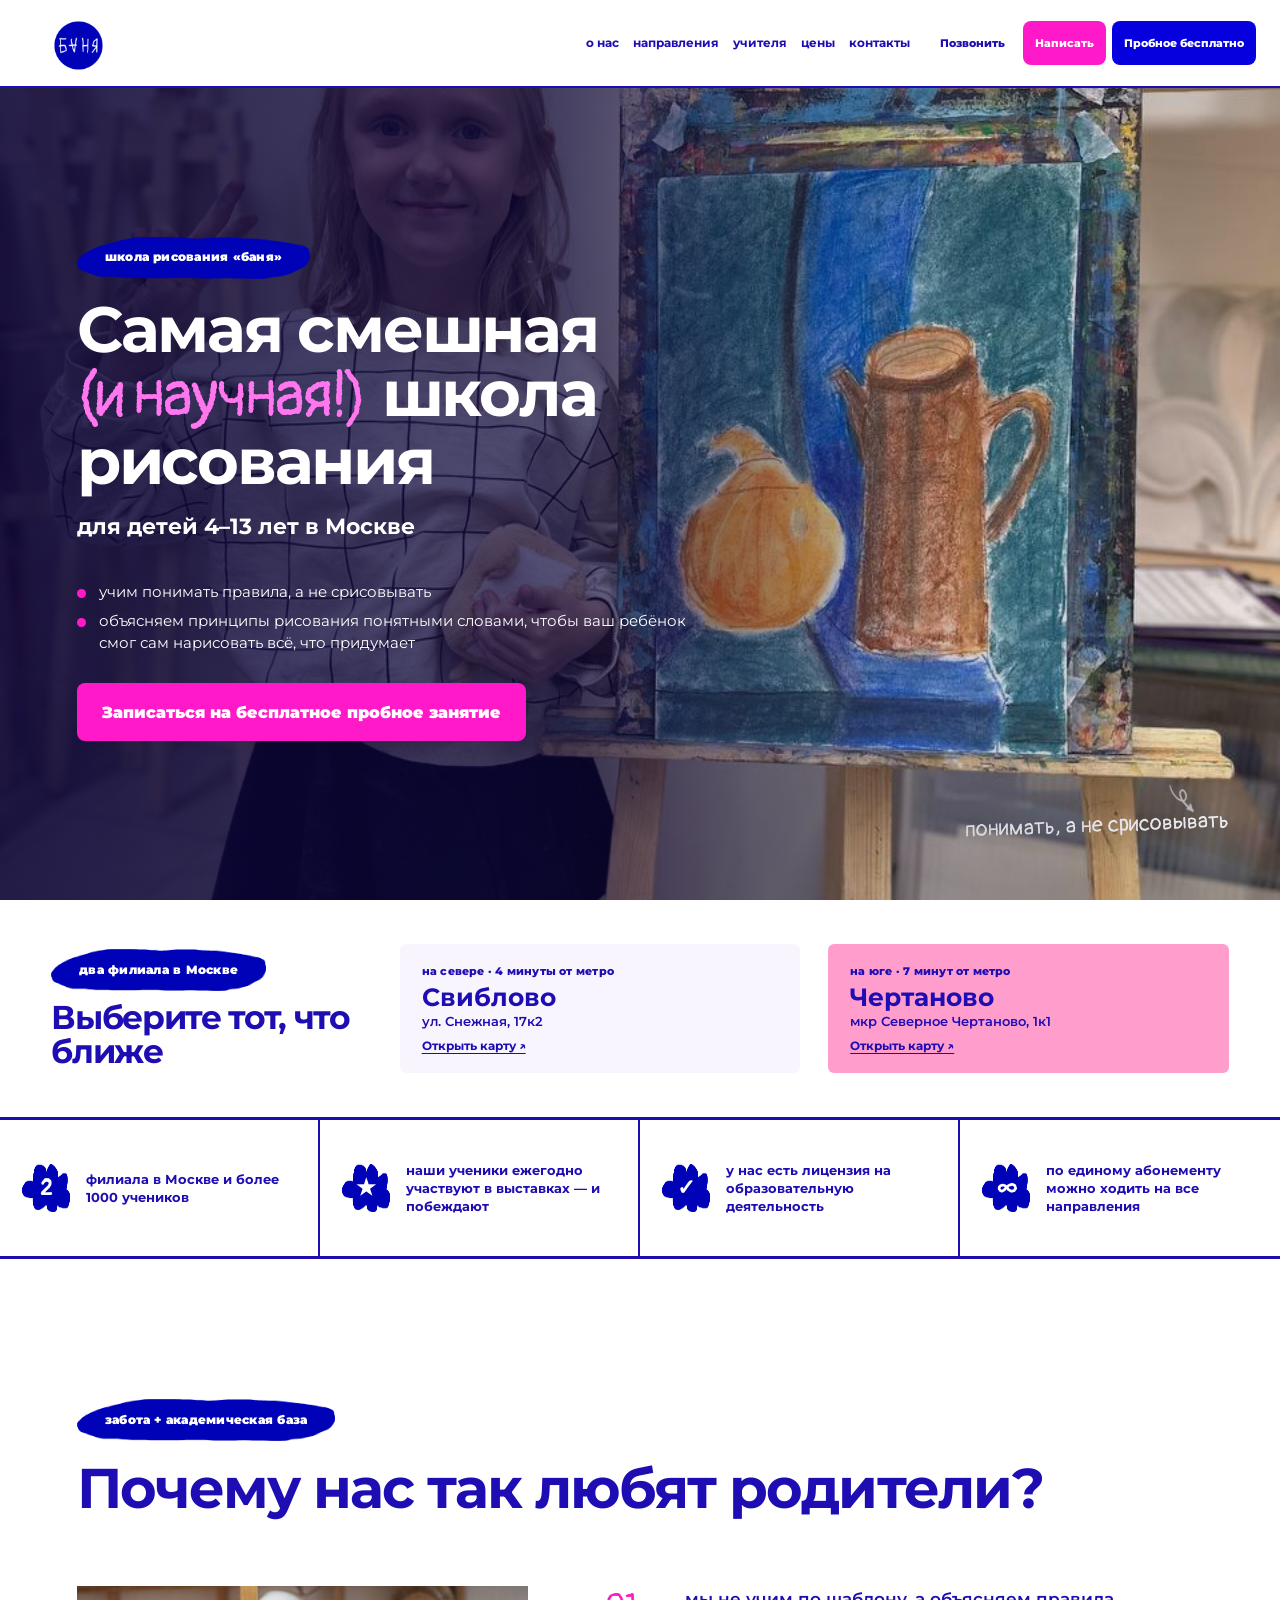
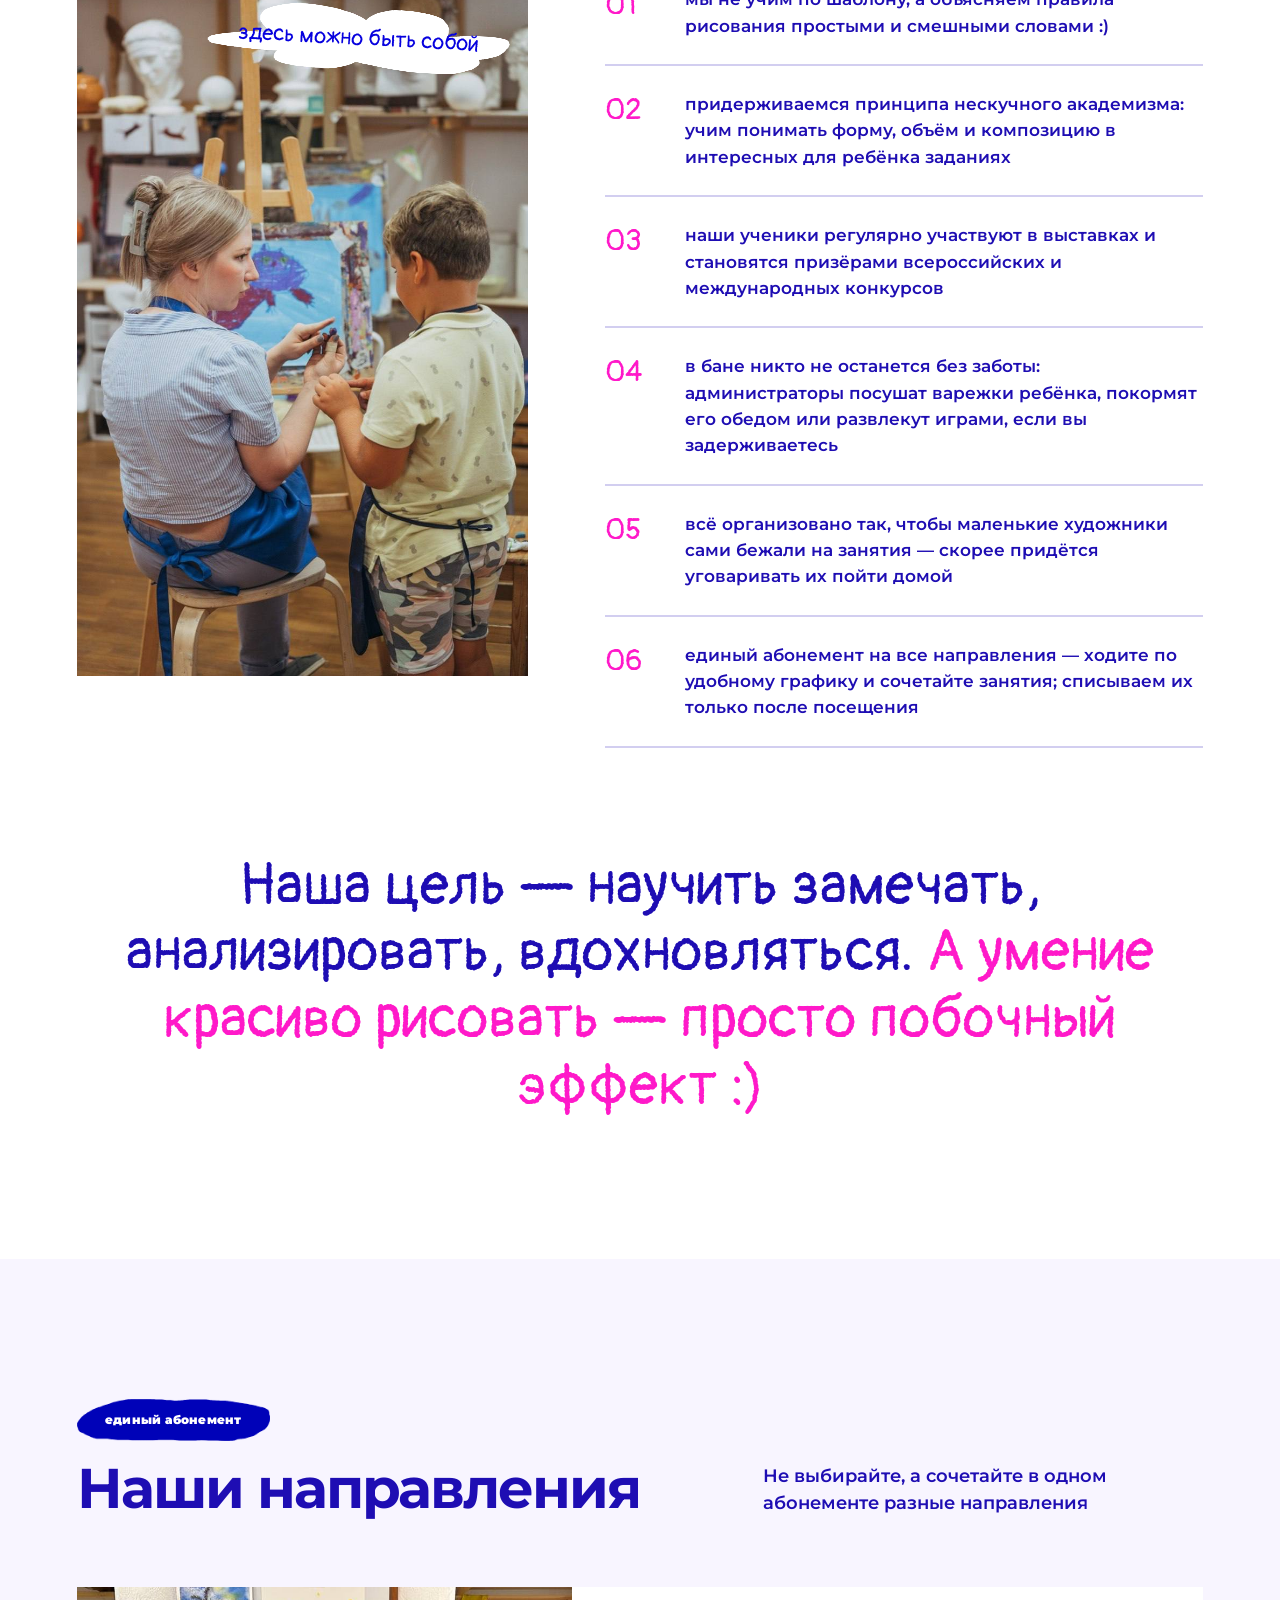
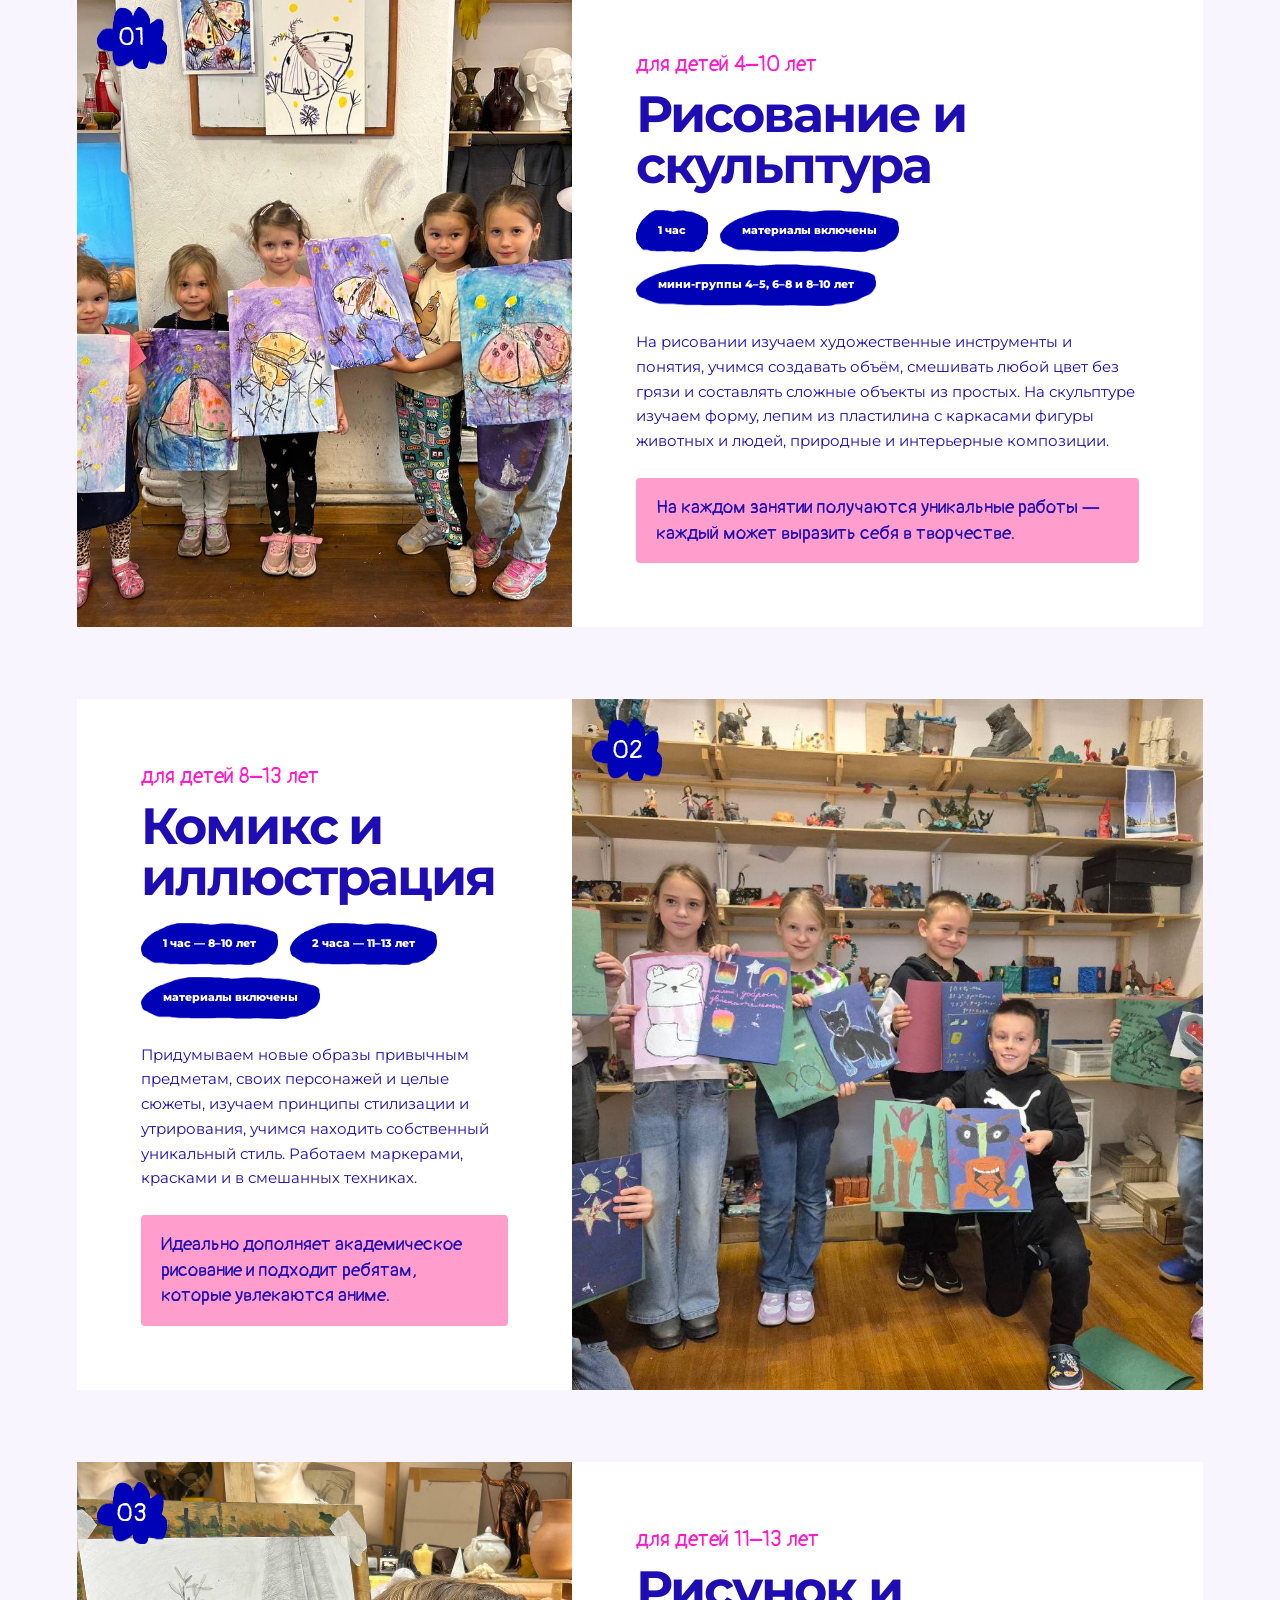
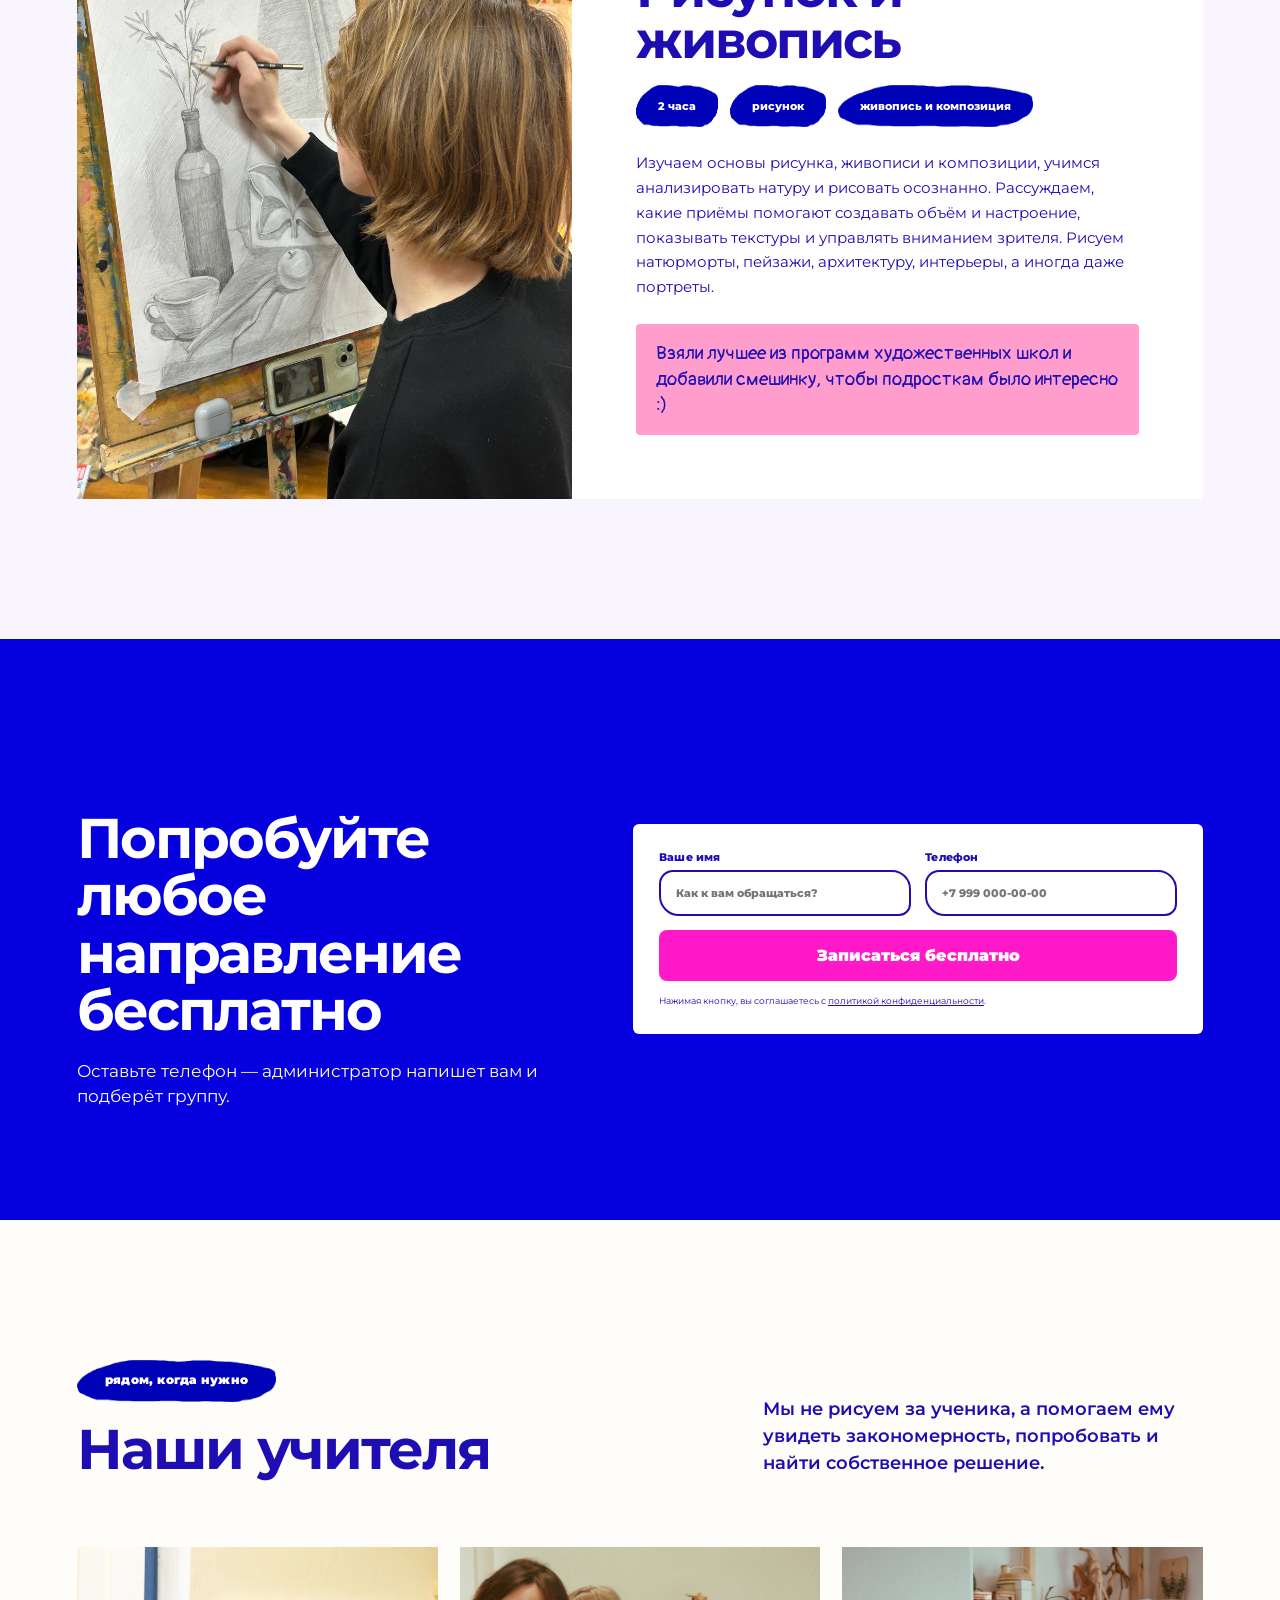
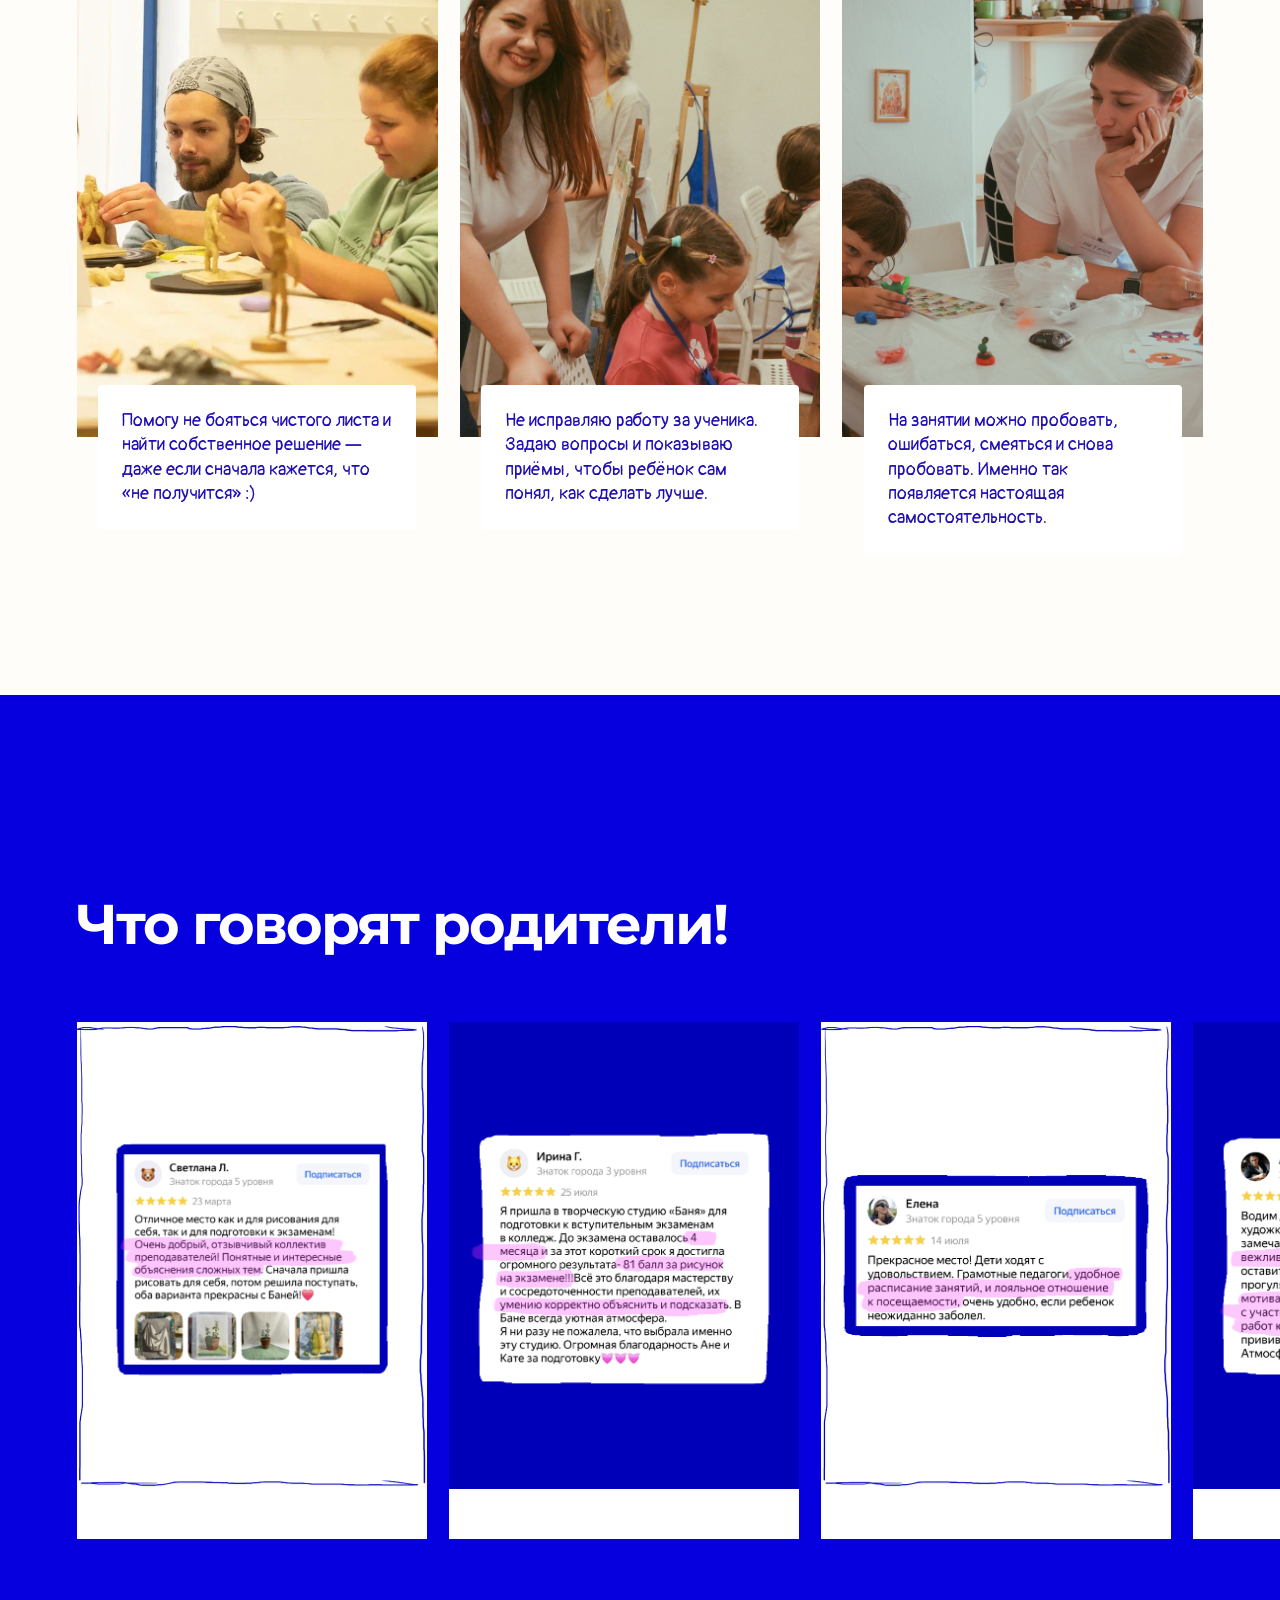
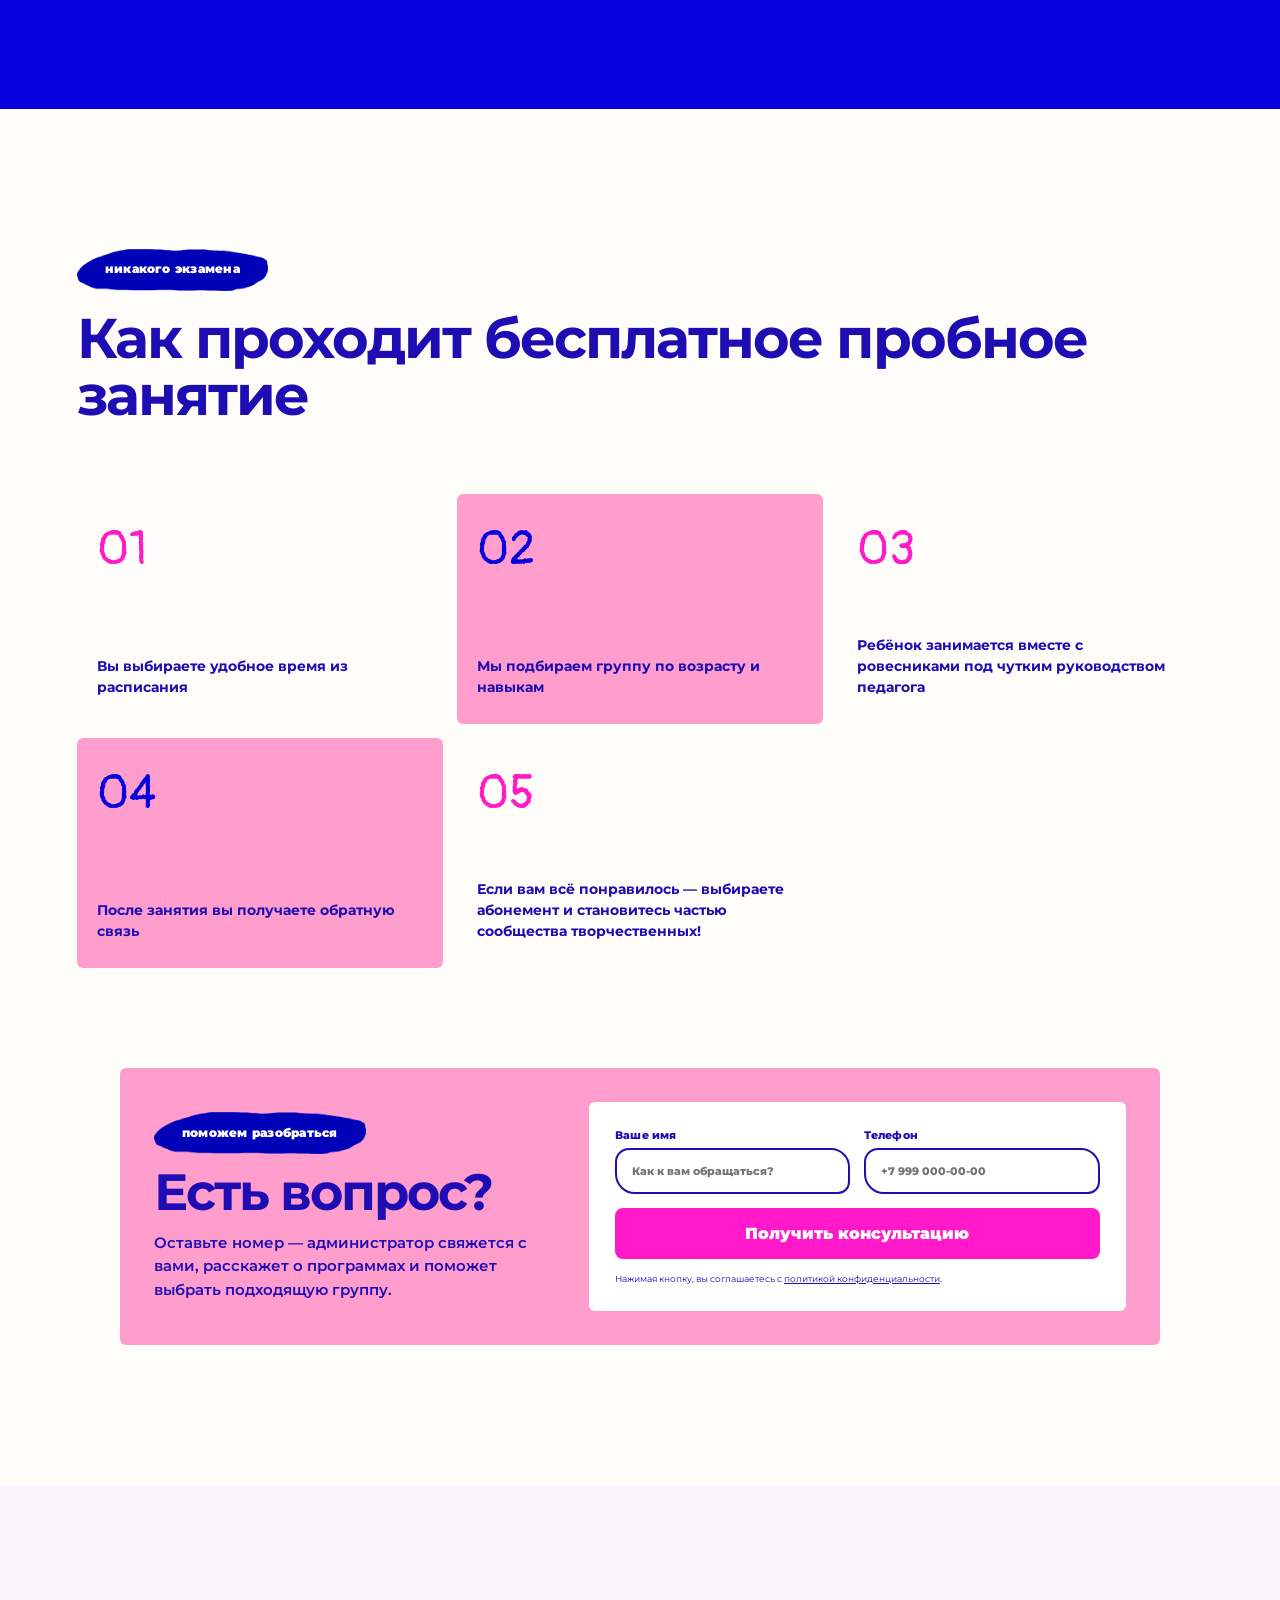
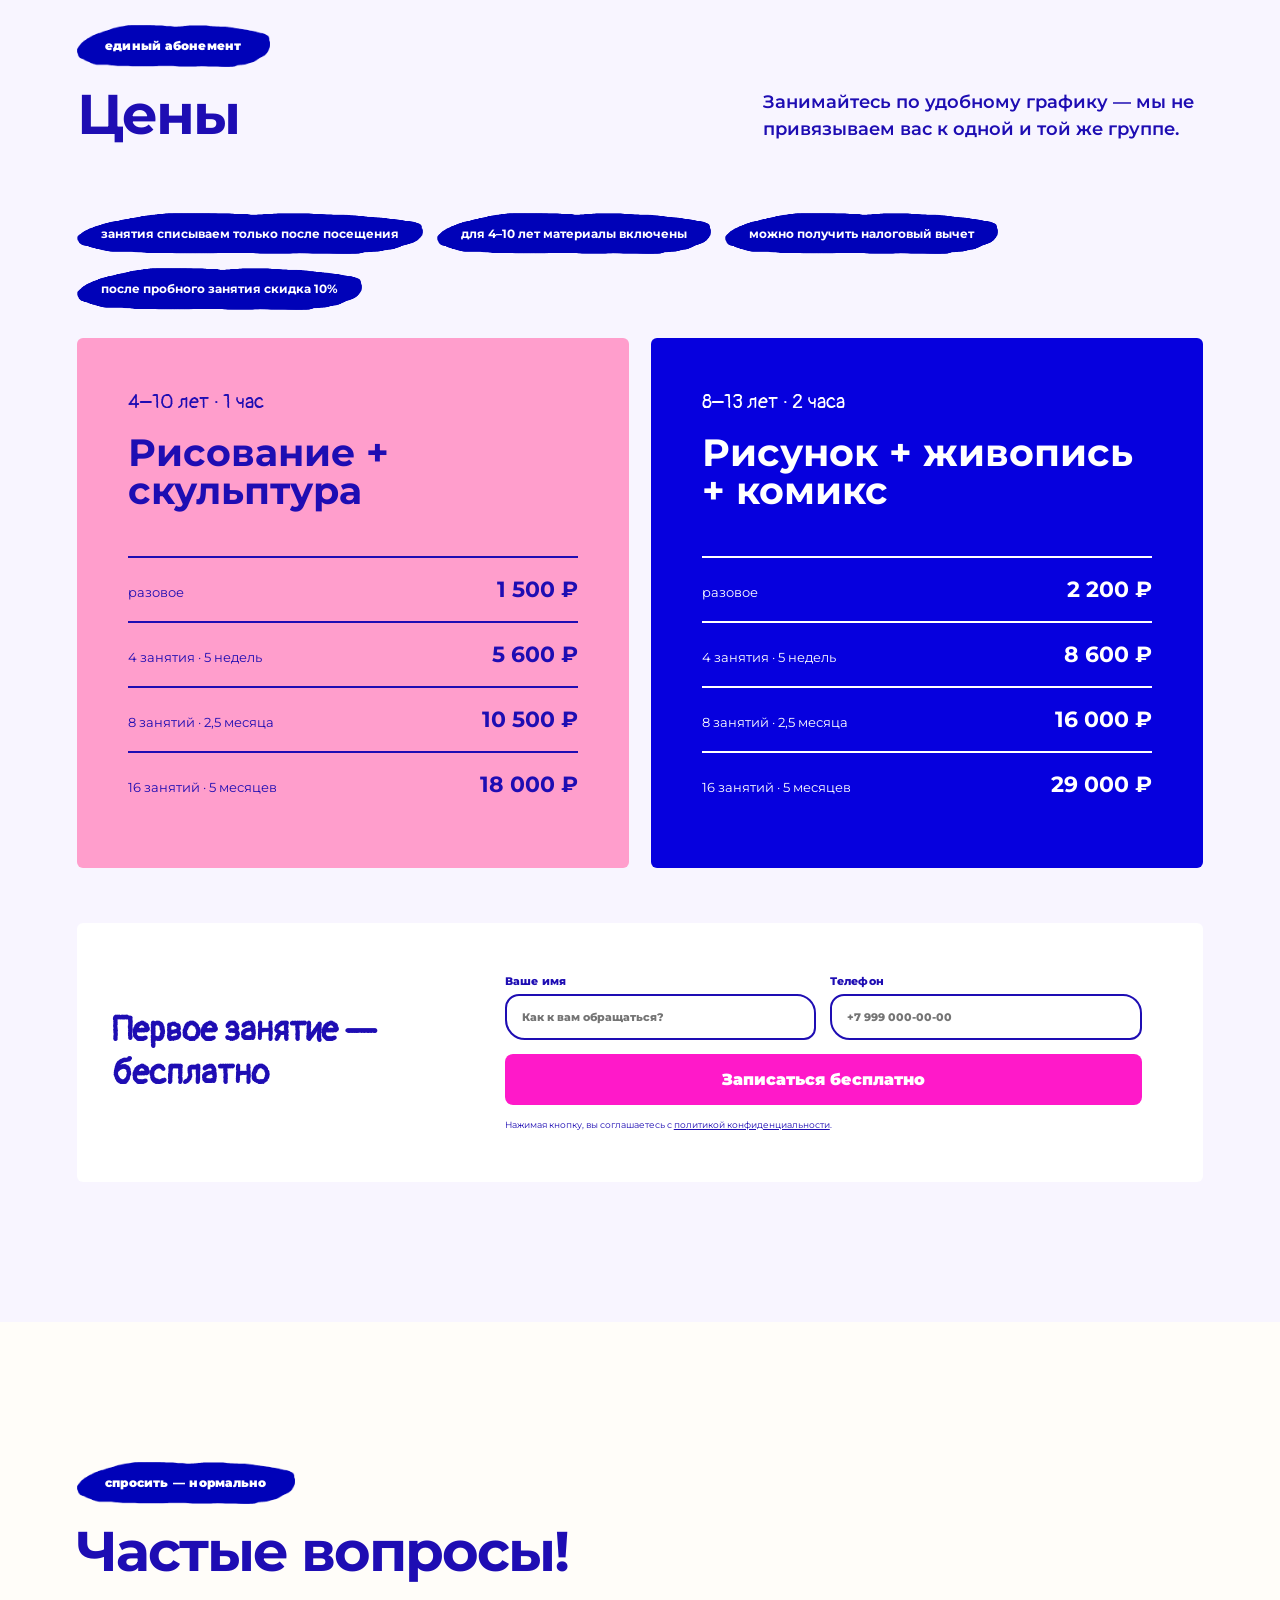
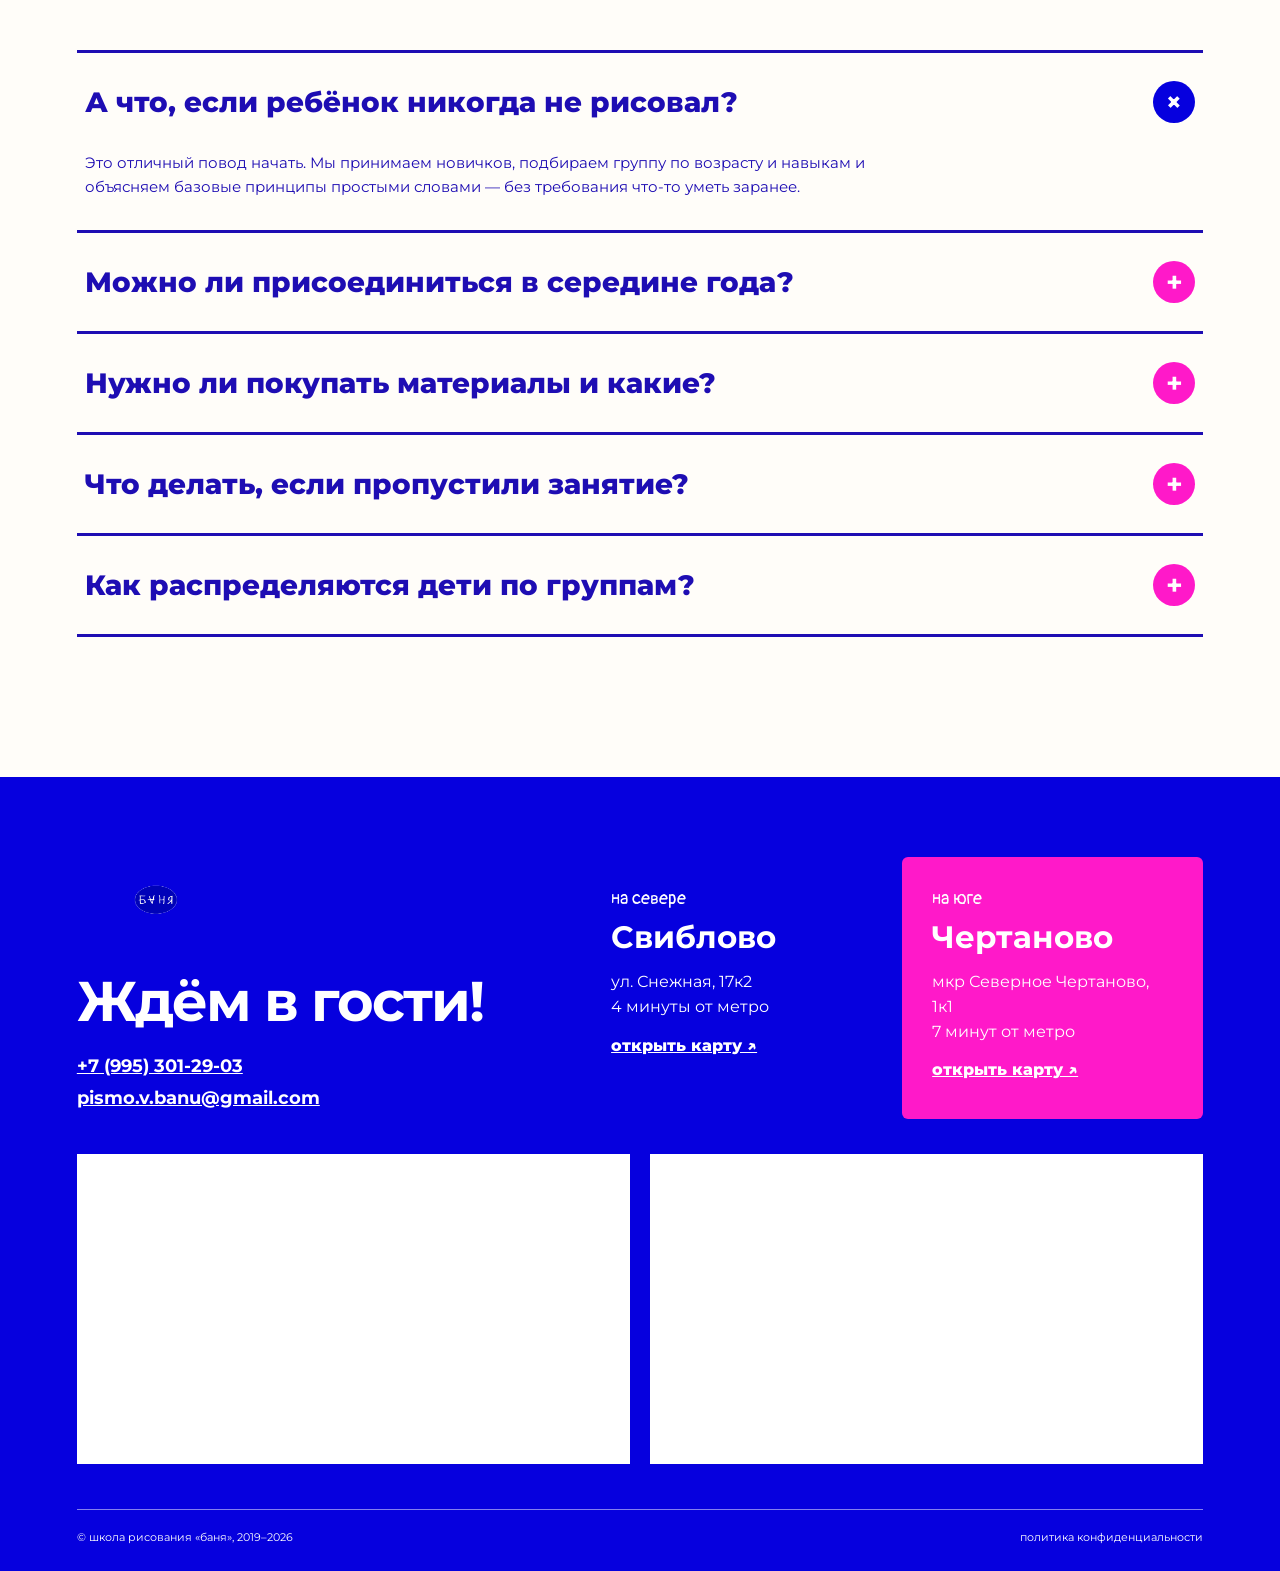
==== commit 4b2c491c: "Publish brand-aligned responsive redesign" ====
--- a/index.html
+++ b/index.html
@@ -1 +1 @@
-<!doctype html><html lang="ru"><head><meta charset="utf-8"><meta name="viewport" content="width=device-width,initial-scale=1"><title>Баня — школа рисования для детей</title><meta name="description" content="Школа рисования для детей 4–13 лет в Москве"><link rel="stylesheet" href="styles.css"></head><body><main><header class="topbar"><a class="brand" href="#top" aria-label="Баня — на главную"><img src="assets/logo.png" alt="Баня" width="128" height="92" loading="eager" decoding="async"/></a><button class="menu-toggle" type="button" aria-expanded="false" aria-controls="main-menu"><span></span><span></span><span></span><b>Меню</b></button><div class="header-panel " id="main-menu"><nav aria-label="Основная навигация"><a href="#about">о нас</a><a href="#directions">направления</a><a href="#teachers">учителя</a><a href="#reviews">отзывы</a><a href="#prices">цены</a><a href="#faq">вопросы</a><a href="#contacts">контакты</a></nav><div class="header-actions"><a class="contact-button call" href="tel:+79953012903" aria-label="Позвонить в творческую мастерскую Баня">Позвонить</a><a class="contact-button message" href="https://wa.me/79953012903" target="_blank" rel="noreferrer" aria-label="Написать в WhatsApp">Написать</a><a class="mini-cta" href="#trial">Пробное бесплатно</a></div></div></header><section class="hero" id="top"><div class="hero-photo"><img src="assets/hero.jpeg" alt="Преподаватель помогает детям на занятии по рисованию" loading="eager" decoding="async" style="position:absolute;inset:0;width:100%;height:100%;object-fit:cover"/><span class="photo-sticker">понимать, а не срисовывать</span></div><div class="hero-copy"><p class="eyebrow">творческая мастерская «баня»</p><h1>Самая весёлая <span>(и научная!)</span> школа рисования</h1><p class="hero-age">для детей 4–13 лет в Москве</p><div class="hero-points"><p>учим понимать правила, а не срисовывать</p><p>объясняем принципы рисования понятными словами, чтобы ваш ребёнок смог сам нарисовать всё, что придумает</p></div><a class="primary-button" href="#trial">Записаться на бесплатное пробное занятие</a></div><img src="assets/loop-arrow.png" alt="" width="120" height="120" loading="lazy" decoding="async" class="hero-doodle"/></section><section class="early-locations" aria-label="Филиалы творческой мастерской Баня"><div class="early-locations-intro"><p class="eyebrow">два филиала в Москве</p><h2>Выберите тот, что ближе</h2></div><a class="early-location-card" href="https://yandex.ru/maps/?text=Москва%2C%20Снежная%2017к2" target="_blank" rel="noreferrer"><span>на севере · 4 минуты от метро</span><strong>Свиблово</strong><p>ул. Снежная, 17к2</p><b>Открыть карту ↗</b></a><a class="early-location-card pink" href="https://yandex.ru/maps/?text=Москва%2C%20Северное%20Чертаново%201к1" target="_blank" rel="noreferrer"><span>на юге · 7 минут от метро</span><strong>Чертаново</strong><p>мкр Северное Чертаново, 1к1</p><b>Открыть карту ↗</b></a></section><section class="facts" aria-label="Коротко о школе"><article class="fact"><span class="fact-mark">2</span><p>филиала в Москве и более 1000 учеников</p></article><article class="fact"><span class="fact-mark">★</span><p>наши ученики ежегодно участвуют в выставках — и побеждают</p></article><article class="fact"><span class="fact-mark">✓</span><p>у нас есть лицензия на образовательную деятельность</p></article><article class="fact"><span class="fact-mark">∞</span><p>по единому абонементу можно ходить на все направления</p></article></section><section class="why section" id="about"><div class="section-heading"><p class="eyebrow">забота + академическая база</p><h2>Почему нас так любят родители?</h2></div><div class="why-layout"><div class="why-photo"><img src="assets/care.jpeg" alt="Педагог занимается с детьми в мастерской" loading="lazy" decoding="async" style="position:absolute;inset:0;width:100%;height:100%;object-fit:cover"/><span class="bubble">здесь можно быть собой</span></div><ol class="reason-list"><li><span>01</span><p>мы не учим по шаблону, а объясняем правила рисования простыми и смешными словами :)</p></li><li><span>02</span><p>придерживаемся принципа нескучного академизма: учим понимать форму, объём и композицию в интересных для ребёнка заданиях</p></li><li><span>03</span><p>наши ученики регулярно участвуют в выставках и становятся призёрами всероссийских и международных конкурсов</p></li><li><span>04</span><p>в бане никто не останется без заботы: администраторы посушат варежки ребёнка, покормят его обедом или развлекут играми, если вы задерживаетесь</p></li><li><span>05</span><p>всё организовано так, чтобы маленькие художники сами бежали на занятия — скорее придётся уговаривать их пойти домой</p></li><li><span>06</span><p>единый абонемент на все направления — ходите по удобному графику и сочетайте занятия; списываем их только после посещения</p></li></ol></div><p class="manifesto">Наша цель — научить замечать, анализировать, вдохновляться. <strong>А умение красиво рисовать — просто побочный эффект :)</strong></p></section><section class="directions section" id="directions"><div class="section-heading split-heading"><div><p class="eyebrow">единый абонемент</p><h2>Наши направления</h2></div><p>Не выбирайте, а сочетайте в одном абонементе разные направления</p></div><div class="direction-list"><article class="direction-card"><div class="direction-photo"><img src="assets/drawing.jpeg" alt="Рисование и скульптура в мастерской Баня" loading="lazy" decoding="async" style="position:absolute;inset:0;width:100%;height:100%;object-fit:cover"/><span class="direction-index">0<!-- -->1</span></div><div class="direction-copy"><p class="direction-age">для детей 4–10 лет</p><h3>Рисование и скульптура</h3><div class="tag-row"><span>1 час</span><span>материалы включены</span><span>мини-группы 4–5, 6–8 и 8–10 лет</span></div><p>На рисовании изучаем художественные инструменты и понятия, учимся создавать объём, смешивать любой цвет без грязи и составлять сложные объекты из простых. На скульптуре изучаем форму, лепим из пластилина с каркасами фигуры животных и людей, природные и интерьерные композиции.</p><p class="direction-note">На каждом занятии получаются уникальные работы — каждый может выразить себя в творчестве.</p></div></article><article class="direction-card"><div class="direction-photo"><img src="assets/sculpture.jpeg" alt="Комикс и иллюстрация в мастерской Баня" loading="lazy" decoding="async" style="position:absolute;inset:0;width:100%;height:100%;object-fit:cover"/><span class="direction-index">0<!-- -->2</span></div><div class="direction-copy"><p class="direction-age">для детей 8–13 лет</p><h3>Комикс и иллюстрация</h3><div class="tag-row"><span>1 час — 8–10 лет</span><span>2 часа — 11–13 лет</span><span>материалы включены</span></div><p>Придумываем новые образы привычным предметам, своих персонажей и целые сюжеты, изучаем принципы стилизации и утрирования, учимся находить собственный уникальный стиль. Работаем маркерами, красками и в смешанных техниках.</p><p class="direction-note">Идеально дополняет академическое рисование и подходит ребятам, которые увлекаются аниме.</p></div></article><article class="direction-card"><div class="direction-photo"><img src="assets/teen.jpg" alt="Рисунок и живопись в мастерской Баня" loading="lazy" decoding="async" style="position:absolute;inset:0;width:100%;height:100%;object-fit:cover"/><span class="direction-index">0<!-- -->3</span></div><div class="direction-copy"><p class="direction-age">для детей 11–13 лет</p><h3>Рисунок и живопись</h3><div class="tag-row"><span>2 часа</span><span>рисунок</span><span>живопись и композиция</span></div><p>Изучаем основы рисунка, живописи и композиции, учимся анализировать натуру и рисовать осознанно. Рассуждаем, какие приёмы помогают создавать объём и настроение, показывать текстуры и управлять вниманием зрителя. Рисуем натюрморты, пейзажи, архитектуру, интерьеры, а иногда даже портреты.</p><p class="direction-note">Взяли лучшее из программ художественных школ и добавили смешинку, чтобы подросткам было интересно :)</p></div></article></div></section><section class="trial-band" id="trial"><div><p class="eyebrow light">первое знакомство</p><h2>Попробуйте любое направление бесплатно</h2><p>Оставьте телефон — администратор напишет вам и подберёт группу.</p></div><form action="#" method="post" class="signup-form " data-form-type="trial"><input type="hidden" name="lead_type" value="trial"/><input type="hidden" name="form_name" value="Детская посадка — пробное занятие"/><label><span>Ваше имя</span><input autoComplete="name" placeholder="Как к вам обращаться?" required="" name="name"/></label><label><span>Телефон</span><input autoComplete="tel" inputMode="tel" placeholder="+7 999 000-00-00" required="" name="phone"/></label><button type="submit">Записаться бесплатно</button><small>Нажимая кнопку, вы соглашаетесь с <a href="https://v-bane.com/privacy" target="_blank">политикой конфиденциальности</a>.</small></form></section><section class="teachers section" id="teachers"><div class="section-heading split-heading"><div><p class="eyebrow">рядом, когда нужно</p><h2>Наши учителя</h2></div><p>Не рисуют за ученика, а помогают ему увидеть закономерность, попробовать и найти собственное решение.</p></div><div class="teacher-grid"><article class="teacher-card"><div class="teacher-photo"><img src="assets/teacher-1.jpeg" alt="Педагог мастерской на занятии 1" loading="lazy" decoding="async" style="position:absolute;inset:0;width:100%;height:100%;object-fit:cover"/></div><p>Помогу не бояться чистого листа и найти собственное решение — даже если сначала кажется, что «не получится» :)</p></article><article class="teacher-card"><div class="teacher-photo"><img src="assets/teacher-2.jpeg" alt="Педагог мастерской на занятии 2" loading="lazy" decoding="async" style="position:absolute;inset:0;width:100%;height:100%;object-fit:cover"/></div><p>Не исправляю работу за ученика. Задаю вопросы и показываю приёмы, чтобы ребёнок сам понял, как сделать лучше.</p></article><article class="teacher-card"><div class="teacher-photo"><img src="assets/teacher-3.jpeg" alt="Педагог мастерской на занятии 3" loading="lazy" decoding="async" style="position:absolute;inset:0;width:100%;height:100%;object-fit:cover"/></div><p>На занятии можно пробовать, ошибаться, смеяться и снова пробовать. Именно так появляется настоящая самостоятельность.</p></article></div></section><section class="reviews section" id="reviews"><div class="section-heading"><p class="eyebrow light">говорят лучше нас</p><h2>Что говорят родители!</h2></div><div class="review-track"><figure><img src="assets/review-1.png" alt="Отзыв родителя о мастерской Баня 1" width="420" height="620" loading="lazy" decoding="async"/></figure><figure><img src="assets/review-2.png" alt="Отзыв родителя о мастерской Баня 2" width="420" height="620" loading="lazy" decoding="async"/></figure><figure><img src="assets/review-3.png" alt="Отзыв родителя о мастерской Баня 3" width="420" height="620" loading="lazy" decoding="async"/></figure><figure><img src="assets/review-4.png" alt="Отзыв родителя о мастерской Баня 4" width="420" height="620" loading="lazy" decoding="async"/></figure><figure><img src="assets/review-5.png" alt="Отзыв родителя о мастерской Баня 5" width="420" height="620" loading="lazy" decoding="async"/></figure><figure><img src="assets/review-6.png" alt="Отзыв родителя о мастерской Баня 6" width="420" height="620" loading="lazy" decoding="async"/></figure><figure><img src="assets/review-7.png" alt="Отзыв родителя о мастерской Баня 7" width="420" height="620" loading="lazy" decoding="async"/></figure><figure><img src="assets/review-8.png" alt="Отзыв родителя о мастерской Баня 8" width="420" height="620" loading="lazy" decoding="async"/></figure></div></section><section class="steps section" id="how"><div class="section-heading"><p class="eyebrow">никакого экзамена</p><h2>Как проходит бесплатное пробное занятие</h2></div><ol class="step-grid"><li><span>01</span><p>Вы выбираете удобное время из расписания</p></li><li><span>02</span><p>Мы подбираем группу по возрасту и навыкам</p></li><li><span>03</span><p>Ребёнок занимается вместе с ровесниками под чутким руководством педагога</p></li><li><span>04</span><p>После занятия вы получаете обратную связь</p></li><li><span>05</span><p>Если вам всё понравилось — выбираете абонемент и становитесь частью сообщества творчественных!</p></li></ol><div class="inline-trial consultation-card"><div class="consultation-copy"><p class="eyebrow">поможем разобраться</p><h3>Есть вопрос?</h3><p>Оставьте номер — администратор свяжется с вами, расскажет о программах и поможет выбрать подходящую группу.</p></div><form action="#" method="post" class="signup-form compact" data-form-type="consultation"><input type="hidden" name="lead_type" value="consultation"/><input type="hidden" name="form_name" value="Детская посадка — консультация"/><label><span>Ваше имя</span><input autoComplete="name" placeholder="Как к вам обращаться?" required="" name="name"/></label><label><span>Телефон</span><input autoComplete="tel" inputMode="tel" placeholder="+7 999 000-00-00" required="" name="phone"/></label><button type="submit">Получить консультацию</button><small>Нажимая кнопку, вы соглашаетесь с <a href="https://v-bane.com/privacy" target="_blank">политикой конфиденциальности</a>.</small></form></div></section><section class="prices section" id="prices"><div class="section-heading split-heading"><div><p class="eyebrow">единый абонемент</p><h2>Цены</h2></div><p>Занимайтесь по удобному графику — мы не привязываем вас к одной и той же группе.</p></div><div class="price-benefits"><span>занятия списываем только после посещения</span><span>для 4–10 лет материалы включены</span><span>можно получить налоговый вычет</span><span>после пробного занятия скидка 10%</span></div><div class="price-grid"><article class="price-card pink"><p class="price-kicker">4–10 лет · 1 час</p><h3>Рисование + скульптура</h3><div class="price-row"><span>разовое</span><b>1 500 ₽</b></div><div class="price-row"><span>4 занятия · 5 недель</span><b>5 600 ₽</b></div><div class="price-row"><span>8 занятий · 2,5 месяца</span><b>10 500 ₽</b></div><div class="price-row"><span>16 занятий · 5 месяцев</span><b>18 000 ₽</b></div></article><article class="price-card blue"><p class="price-kicker">8–13 лет · 2 часа</p><h3>Рисунок + живопись + комикс</h3><div class="price-row"><span>разовое</span><b>2 200 ₽</b></div><div class="price-row"><span>4 занятия · 5 недель</span><b>8 600 ₽</b></div><div class="price-row"><span>8 занятий · 2,5 месяца</span><b>16 000 ₽</b></div><div class="price-row"><span>16 занятий · 5 месяцев</span><b>29 000 ₽</b></div></article></div><div class="price-form"><h3>Первое занятие — бесплатно</h3><form action="#" method="post" class="signup-form compact" data-form-type="trial"><input type="hidden" name="lead_type" value="trial"/><input type="hidden" name="form_name" value="Детская посадка — пробное занятие"/><label><span>Ваше имя</span><input autoComplete="name" placeholder="Как к вам обращаться?" required="" name="name"/></label><label><span>Телефон</span><input autoComplete="tel" inputMode="tel" placeholder="+7 999 000-00-00" required="" name="phone"/></label><button type="submit">Записаться бесплатно</button><small>Нажимая кнопку, вы соглашаетесь с <a href="https://v-bane.com/privacy" target="_blank">политикой конфиденциальности</a>.</small></form></div></section><section class="faq section" id="faq"><div class="section-heading"><p class="eyebrow">спросить — нормально</p><h2>Частые вопросы!</h2></div><div class="faq-list"><details open=""><summary><span>А что, если ребёнок никогда не рисовал?</span><b>+</b></summary><p>Это отличный повод начать. Мы принимаем новичков, подбираем группу по возрасту и навыкам и объясняем базовые принципы простыми словами — без требования что-то уметь заранее.</p></details><details><summary><span>Можно ли присоединиться в середине года?</span><b>+</b></summary><p>Да. Программы устроены так, чтобы к группе можно было присоединиться в течение года. Администратор подберёт подходящий уровень и время.</p></details><details><summary><span>Нужно ли покупать материалы и какие?</span><b>+</b></summary><p>Для ребят 4–10 лет все материалы входят в стоимость. Для старших групп администратор заранее пришлёт короткий список того, что понадобится.</p></details><details><summary><span>Что делать, если пропустили занятие?</span><b>+</b></summary><p>Предупредите администратора. Мы отмечаем только фактические посещения и не списываем занятие в случае пропуска, пока действует абонемент.</p></details><details><summary><span>Как распределяются дети по группам?</span><b>+</b></summary><p>По возрасту и навыкам: 4–5, 6–8, 8–10 и 11–13 лет. После заявки уточним опыт ребёнка и предложим подходящую группу.</p></details></div></section><footer id="contacts"><div class="footer-top"><div><img src="assets/logo.png" alt="Баня" width="150" height="100" loading="lazy" decoding="async"/><h2>Ждём в гости!</h2><a href="tel:+79953012903">+7 (995) 301-29-03</a><a href="mailto:pismo.v.banu@gmail.com">pismo.v.banu@gmail.com</a></div><div class="address-list"><article><span>на севере</span><h3>Свиблово</h3><p>ул. Снежная, 17к2<br/>4 минуты от метро</p><a href="https://yandex.ru/maps/?text=Москва%2C%20Снежная%2017к2" target="_blank">открыть карту ↗</a></article><article><span>на юге</span><h3>Чертаново</h3><p>мкр Северное Чертаново, 1к1<br/>7 минут от метро</p><a href="https://yandex.ru/maps/?text=Москва%2C%20Северное%20Чертаново%201к1" target="_blank">открыть карту ↗</a></article></div></div><div class="maps"><iframe title="Карта филиала в Свиблово" src="https://yandex.ru/map-widget/v1/?mode=search&amp;text=Москва%2C%20Снежная%2017к2&amp;z=15" loading="lazy"></iframe><iframe title="Карта филиала в Чертаново" src="https://yandex.ru/map-widget/v1/?mode=search&amp;text=Москва%2C%20Северное%20Чертаново%201к1&amp;z=15" loading="lazy"></iframe></div><div class="footer-bottom"><span>© творческая мастерская «баня», 2019–2026</span><a href="https://v-bane.com/privacy" target="_blank">политика конфиденциальности</a></div></footer></main><script src="script.js"></script></body></html>+<!doctype html><html lang="ru"><head><meta charset="utf-8"><meta name="viewport" content="width=device-width,initial-scale=1"><title>Баня — школа рисования для детей</title><meta name="description" content="Школа рисования для детей 4–13 лет в Москве"><link rel="stylesheet" href="styles.css"></head><body><main><header class="topbar"><a class="brand" href="#top" aria-label="Баня — на главную"><img src="assets/logo.png" alt="Баня" width="128" height="92" loading="eager" decoding="async"/></a><button class="menu-toggle" type="button" aria-expanded="false" aria-controls="main-menu"><span></span><span></span><span></span><b>Меню</b></button><div class="header-panel " id="main-menu"><nav aria-label="Основная навигация"><a href="#about">о нас</a><a href="#directions">направления</a><a href="#teachers">учителя</a><a href="#reviews">отзывы</a><a href="#prices">цены</a><a href="#faq">вопросы</a><a href="#contacts">контакты</a></nav><div class="header-actions"><a class="contact-button call" href="tel:+79953012903" aria-label="Позвонить в школу рисования Баня">Позвонить</a><a class="contact-button message" href="https://wa.me/79953012903" target="_blank" rel="noreferrer" aria-label="Написать в WhatsApp">Написать</a><a class="mini-cta" href="#trial">Пробное бесплатно</a></div></div></header><section class="hero" id="top"><div class="hero-photo"><img src="assets/hero.jpeg" alt="Преподаватель помогает детям на занятии по рисованию" loading="eager" decoding="async" style="position:absolute;inset:0;width:100%;height:100%;object-fit:cover"/><span class="photo-sticker">понимать, а не срисовывать</span></div><div class="hero-copy"><p class="eyebrow">школа рисования «баня»</p><h1>Самая смешная <span>(и научная!)</span> школа рисования</h1><p class="hero-age">для детей 4–13 лет в Москве</p><div class="hero-points"><p>учим понимать правила, а не срисовывать</p><p>объясняем принципы рисования понятными словами, чтобы ваш ребёнок смог сам нарисовать всё, что придумает</p></div><a class="primary-button" href="#trial">Записаться на бесплатное пробное занятие</a></div><img src="assets/loop-arrow.png" alt="" width="120" height="120" loading="lazy" decoding="async" class="hero-doodle"/></section><section class="early-locations" aria-label="Филиалы школы рисования Баня"><div class="early-locations-intro"><p class="eyebrow">два филиала в Москве</p><h2>Выберите тот, что ближе</h2></div><a class="early-location-card" href="https://yandex.ru/maps/?text=Москва%2C%20Снежная%2017к2" target="_blank" rel="noreferrer"><span>на севере · 4 минуты от метро</span><strong>Свиблово</strong><p>ул. Снежная, 17к2</p><b>Открыть карту ↗</b></a><a class="early-location-card pink" href="https://yandex.ru/maps/?text=Москва%2C%20Северное%20Чертаново%201к1" target="_blank" rel="noreferrer"><span>на юге · 7 минут от метро</span><strong>Чертаново</strong><p>мкр Северное Чертаново, 1к1</p><b>Открыть карту ↗</b></a></section><section class="facts" aria-label="Коротко о школе"><article class="fact"><span class="fact-mark">2</span><p>филиала в Москве и более 1000 учеников</p></article><article class="fact"><span class="fact-mark">★</span><p>наши ученики ежегодно участвуют в выставках — и побеждают</p></article><article class="fact"><span class="fact-mark">✓</span><p>у нас есть лицензия на образовательную деятельность</p></article><article class="fact"><span class="fact-mark">∞</span><p>по единому абонементу можно ходить на все направления</p></article></section><section class="why section" id="about"><div class="section-heading"><p class="eyebrow">забота + академическая база</p><h2>Почему нас так любят родители?</h2></div><div class="why-layout"><div class="why-photo"><img src="assets/care.jpeg" alt="Педагог занимается с детьми в мастерской" loading="lazy" decoding="async" style="position:absolute;inset:0;width:100%;height:100%;object-fit:cover"/><span class="bubble">здесь можно быть собой</span></div><ol class="reason-list"><li><span>01</span><p>мы не учим по шаблону, а объясняем правила рисования простыми и смешными словами :)</p></li><li><span>02</span><p>придерживаемся принципа нескучного академизма: учим понимать форму, объём и композицию в интересных для ребёнка заданиях</p></li><li><span>03</span><p>наши ученики регулярно участвуют в выставках и становятся призёрами всероссийских и международных конкурсов</p></li><li><span>04</span><p>в бане никто не останется без заботы: администраторы посушат варежки ребёнка, покормят его обедом или развлекут играми, если вы задерживаетесь</p></li><li><span>05</span><p>всё организовано так, чтобы маленькие художники сами бежали на занятия — скорее придётся уговаривать их пойти домой</p></li><li><span>06</span><p>единый абонемент на все направления — ходите по удобному графику и сочетайте занятия; списываем их только после посещения</p></li></ol></div><p class="manifesto">Наша цель — научить замечать, анализировать, вдохновляться. <strong>А умение красиво рисовать — просто побочный эффект :)</strong></p></section><section class="directions section" id="directions"><div class="section-heading split-heading"><div><p class="eyebrow">единый абонемент</p><h2>Наши направления</h2></div><p>Не выбирайте, а сочетайте в одном абонементе разные направления</p></div><div class="direction-list"><article class="direction-card"><div class="direction-photo"><img src="assets/drawing.jpeg" alt="Рисование и скульптура в мастерской Баня" loading="lazy" decoding="async" style="position:absolute;inset:0;width:100%;height:100%;object-fit:cover"/><span class="direction-index">0<!-- -->1</span></div><div class="direction-copy"><p class="direction-age">для детей 4–10 лет</p><h3>Рисование и скульптура</h3><div class="tag-row"><span>1 час</span><span>материалы включены</span><span>мини-группы 4–5, 6–8 и 8–10 лет</span></div><p>На рисовании изучаем художественные инструменты и понятия, учимся создавать объём, смешивать любой цвет без грязи и составлять сложные объекты из простых. На скульптуре изучаем форму, лепим из пластилина с каркасами фигуры животных и людей, природные и интерьерные композиции.</p><p class="direction-note">На каждом занятии получаются уникальные работы — каждый может выразить себя в творчестве.</p></div></article><article class="direction-card"><div class="direction-photo"><img src="assets/sculpture.jpeg" alt="Комикс и иллюстрация в мастерской Баня" loading="lazy" decoding="async" style="position:absolute;inset:0;width:100%;height:100%;object-fit:cover"/><span class="direction-index">0<!-- -->2</span></div><div class="direction-copy"><p class="direction-age">для детей 8–13 лет</p><h3>Комикс и иллюстрация</h3><div class="tag-row"><span>1 час — 8–10 лет</span><span>2 часа — 11–13 лет</span><span>материалы включены</span></div><p>Придумываем новые образы привычным предметам, своих персонажей и целые сюжеты, изучаем принципы стилизации и утрирования, учимся находить собственный уникальный стиль. Работаем маркерами, красками и в смешанных техниках.</p><p class="direction-note">Идеально дополняет академическое рисование и подходит ребятам, которые увлекаются аниме.</p></div></article><article class="direction-card"><div class="direction-photo"><img src="assets/teen.jpg" alt="Рисунок и живопись в мастерской Баня" loading="lazy" decoding="async" style="position:absolute;inset:0;width:100%;height:100%;object-fit:cover"/><span class="direction-index">0<!-- -->3</span></div><div class="direction-copy"><p class="direction-age">для детей 11–13 лет</p><h3>Рисунок и живопись</h3><div class="tag-row"><span>2 часа</span><span>рисунок</span><span>живопись и композиция</span></div><p>Изучаем основы рисунка, живописи и композиции, учимся анализировать натуру и рисовать осознанно. Рассуждаем, какие приёмы помогают создавать объём и настроение, показывать текстуры и управлять вниманием зрителя. Рисуем натюрморты, пейзажи, архитектуру, интерьеры, а иногда даже портреты.</p><p class="direction-note">Взяли лучшее из программ художественных школ и добавили смешинку, чтобы подросткам было интересно :)</p></div></article></div></section><section class="trial-band" id="trial"><div><p class="eyebrow light">первое знакомство</p><h2>Попробуйте любое направление бесплатно</h2><p>Оставьте телефон — администратор напишет вам и подберёт группу.</p></div><form action="#" method="post" class="signup-form " data-form-type="trial"><input type="hidden" name="lead_type" value="trial"/><input type="hidden" name="form_name" value="Детская посадка — пробное занятие"/><label><span>Ваше имя</span><input autoComplete="name" placeholder="Как к вам обращаться?" required="" name="name"/></label><label><span>Телефон</span><input autoComplete="tel" inputMode="tel" placeholder="+7 999 000-00-00" required="" name="phone"/></label><button type="submit">Записаться бесплатно</button><small>Нажимая кнопку, вы соглашаетесь с <a href="https://v-bane.com/privacy" target="_blank">политикой конфиденциальности</a>.</small></form></section><section class="teachers section" id="teachers"><div class="section-heading split-heading"><div><p class="eyebrow">рядом, когда нужно</p><h2>Наши учителя</h2></div><p>Мы не рисуем за ученика, а помогаем ему увидеть закономерность, попробовать и найти собственное решение.</p></div><div class="teacher-grid"><article class="teacher-card"><div class="teacher-photo"><img src="assets/teacher-1.jpeg" alt="Педагог мастерской на занятии 1" loading="lazy" decoding="async" style="position:absolute;inset:0;width:100%;height:100%;object-fit:cover"/></div><p>Помогу не бояться чистого листа и найти собственное решение — даже если сначала кажется, что «не получится» :)</p></article><article class="teacher-card"><div class="teacher-photo"><img src="assets/teacher-2.jpeg" alt="Педагог мастерской на занятии 2" loading="lazy" decoding="async" style="position:absolute;inset:0;width:100%;height:100%;object-fit:cover"/></div><p>Не исправляю работу за ученика. Задаю вопросы и показываю приёмы, чтобы ребёнок сам понял, как сделать лучше.</p></article><article class="teacher-card"><div class="teacher-photo"><img src="assets/teacher-3.jpeg" alt="Педагог мастерской на занятии 3" loading="lazy" decoding="async" style="position:absolute;inset:0;width:100%;height:100%;object-fit:cover"/></div><p>На занятии можно пробовать, ошибаться, смеяться и снова пробовать. Именно так появляется настоящая самостоятельность.</p></article></div></section><section class="reviews section" id="reviews"><div class="section-heading"><p class="eyebrow light">говорят лучше нас</p><h2>Что говорят родители!</h2></div><div class="review-track"><figure><img src="assets/review-1.png" alt="Отзыв родителя о мастерской Баня 1" width="420" height="620" loading="lazy" decoding="async"/></figure><figure><img src="assets/review-2.png" alt="Отзыв родителя о мастерской Баня 2" width="420" height="620" loading="lazy" decoding="async"/></figure><figure><img src="assets/review-3.png" alt="Отзыв родителя о мастерской Баня 3" width="420" height="620" loading="lazy" decoding="async"/></figure><figure><img src="assets/review-4.png" alt="Отзыв родителя о мастерской Баня 4" width="420" height="620" loading="lazy" decoding="async"/></figure><figure><img src="assets/review-5.png" alt="Отзыв родителя о мастерской Баня 5" width="420" height="620" loading="lazy" decoding="async"/></figure><figure><img src="assets/review-6.png" alt="Отзыв родителя о мастерской Баня 6" width="420" height="620" loading="lazy" decoding="async"/></figure><figure><img src="assets/review-7.png" alt="Отзыв родителя о мастерской Баня 7" width="420" height="620" loading="lazy" decoding="async"/></figure><figure><img src="assets/review-8.png" alt="Отзыв родителя о мастерской Баня 8" width="420" height="620" loading="lazy" decoding="async"/></figure></div></section><section class="steps section" id="how"><div class="section-heading"><p class="eyebrow">никакого экзамена</p><h2>Как проходит бесплатное пробное занятие</h2></div><ol class="step-grid"><li><span>01</span><p>Вы выбираете удобное время из расписания</p></li><li><span>02</span><p>Мы подбираем группу по возрасту и навыкам</p></li><li><span>03</span><p>Ребёнок занимается вместе с ровесниками под чутким руководством педагога</p></li><li><span>04</span><p>После занятия вы получаете обратную связь</p></li><li><span>05</span><p>Если вам всё понравилось — выбираете абонемент и становитесь частью сообщества творчественных!</p></li></ol><div class="inline-trial consultation-card"><div class="consultation-copy"><p class="eyebrow">поможем разобраться</p><h3>Есть вопрос?</h3><p>Оставьте номер — администратор свяжется с вами, расскажет о программах и поможет выбрать подходящую группу.</p></div><form action="#" method="post" class="signup-form compact" data-form-type="consultation"><input type="hidden" name="lead_type" value="consultation"/><input type="hidden" name="form_name" value="Детская посадка — консультация"/><label><span>Ваше имя</span><input autoComplete="name" placeholder="Как к вам обращаться?" required="" name="name"/></label><label><span>Телефон</span><input autoComplete="tel" inputMode="tel" placeholder="+7 999 000-00-00" required="" name="phone"/></label><button type="submit">Получить консультацию</button><small>Нажимая кнопку, вы соглашаетесь с <a href="https://v-bane.com/privacy" target="_blank">политикой конфиденциальности</a>.</small></form></div></section><section class="prices section" id="prices"><div class="section-heading split-heading"><div><p class="eyebrow">единый абонемент</p><h2>Цены</h2></div><p>Занимайтесь по удобному графику — мы не привязываем вас к одной и той же группе.</p></div><div class="price-benefits"><span>занятия списываем только после посещения</span><span>для 4–10 лет материалы включены</span><span>можно получить налоговый вычет</span><span>после пробного занятия скидка 10%</span></div><div class="price-grid"><article class="price-card pink"><p class="price-kicker">4–10 лет · 1 час</p><h3>Рисование + скульптура</h3><div class="price-row"><span>разовое</span><b>1 500 ₽</b></div><div class="price-row"><span>4 занятия · 5 недель</span><b>5 600 ₽</b></div><div class="price-row"><span>8 занятий · 2,5 месяца</span><b>10 500 ₽</b></div><div class="price-row"><span>16 занятий · 5 месяцев</span><b>18 000 ₽</b></div></article><article class="price-card blue"><p class="price-kicker">8–13 лет · 2 часа</p><h3>Рисунок + живопись + комикс</h3><div class="price-row"><span>разовое</span><b>2 200 ₽</b></div><div class="price-row"><span>4 занятия · 5 недель</span><b>8 600 ₽</b></div><div class="price-row"><span>8 занятий · 2,5 месяца</span><b>16 000 ₽</b></div><div class="price-row"><span>16 занятий · 5 месяцев</span><b>29 000 ₽</b></div></article></div><div class="price-form"><h3>Первое занятие — бесплатно</h3><form action="#" method="post" class="signup-form compact" data-form-type="trial"><input type="hidden" name="lead_type" value="trial"/><input type="hidden" name="form_name" value="Детская посадка — пробное занятие"/><label><span>Ваше имя</span><input autoComplete="name" placeholder="Как к вам обращаться?" required="" name="name"/></label><label><span>Телефон</span><input autoComplete="tel" inputMode="tel" placeholder="+7 999 000-00-00" required="" name="phone"/></label><button type="submit">Записаться бесплатно</button><small>Нажимая кнопку, вы соглашаетесь с <a href="https://v-bane.com/privacy" target="_blank">политикой конфиденциальности</a>.</small></form></div></section><section class="faq section" id="faq"><div class="section-heading"><p class="eyebrow">спросить — нормально</p><h2>Частые вопросы!</h2></div><div class="faq-list"><details open=""><summary><span>А что, если ребёнок никогда не рисовал?</span><b>+</b></summary><p>Это отличный повод начать. Мы принимаем новичков, подбираем группу по возрасту и навыкам и объясняем базовые принципы простыми словами — без требования что-то уметь заранее.</p></details><details><summary><span>Можно ли присоединиться в середине года?</span><b>+</b></summary><p>Да. Программы устроены так, чтобы к группе можно было присоединиться в течение года. Администратор подберёт подходящий уровень и время.</p></details><details><summary><span>Нужно ли покупать материалы и какие?</span><b>+</b></summary><p>Для ребят 4–10 лет все материалы входят в стоимость. Для старших групп администратор заранее пришлёт короткий список того, что понадобится.</p></details><details><summary><span>Что делать, если пропустили занятие?</span><b>+</b></summary><p>Предупредите администратора. Мы отмечаем только фактические посещения и не списываем занятие в случае пропуска, пока действует абонемент.</p></details><details><summary><span>Как распределяются дети по группам?</span><b>+</b></summary><p>По возрасту и навыкам: 4–5, 6–8, 8–10 и 11–13 лет. После заявки уточним опыт ребёнка и предложим подходящую группу.</p></details></div></section><footer id="contacts"><div class="footer-top"><div><img src="assets/logo.png" alt="Баня" width="150" height="100" loading="lazy" decoding="async"/><h2>Ждём в гости!</h2><a href="tel:+79953012903">+7 (995) 301-29-03</a><a href="mailto:pismo.v.banu@gmail.com">pismo.v.banu@gmail.com</a></div><div class="address-list"><article><span>на севере</span><h3>Свиблово</h3><p>ул. Снежная, 17к2<br/>4 минуты от метро</p><a href="https://yandex.ru/maps/?text=Москва%2C%20Снежная%2017к2" target="_blank">открыть карту ↗</a></article><article><span>на юге</span><h3>Чертаново</h3><p>мкр Северное Чертаново, 1к1<br/>7 минут от метро</p><a href="https://yandex.ru/maps/?text=Москва%2C%20Северное%20Чертаново%201к1" target="_blank">открыть карту ↗</a></article></div></div><div class="maps"><iframe title="Карта филиала в Свиблово" src="https://yandex.ru/map-widget/v1/?mode=search&amp;text=Москва%2C%20Снежная%2017к2&amp;z=15" loading="lazy"></iframe><iframe title="Карта филиала в Чертаново" src="https://yandex.ru/map-widget/v1/?mode=search&amp;text=Москва%2C%20Северное%20Чертаново%201к1&amp;z=15" loading="lazy"></iframe></div><div class="footer-bottom"><span>© школа рисования «баня», 2019–2026</span><a href="https://v-bane.com/privacy" target="_blank">политика конфиденциальности</a></div></footer></main><script src="script.js"></script></body></html>
--- a/styles.css
+++ b/styles.css
@@ -1,6 +1,6 @@
 @import url('https://fonts.googleapis.com/css2?family=Montserrat:wght@400;500;600;700;800;900&family=Pangolin&display=swap');
 
-:root { --ink:#1e0db3; --blue:#0600de; --pink:#ff19c9; --soft-pink:#ff9ecc; --light-pink:#ff76ee; --yellow:#ffbf22; --paper:#fffdf9; --line:3px solid var(--ink); }
+:root { --ink:#1e0db3; --blue:#0600de; --pink:#ff19c9; --soft-pink:#ff9ecc; --light-pink:#ff76ee; --yellow:#ff9ecc; --paper:#fffdf9; --line:3px solid var(--ink); }
 * { box-sizing:border-box; }
 html { scroll-behavior:smooth; width:100%; max-width:100%; overflow-x:hidden; }
 body { margin:0; width:100%; max-width:100%; color:var(--ink); background:var(--paper); font-family:"Montserrat",Arial,sans-serif; overflow-x:hidden; overflow-wrap:anywhere; }
@@ -394,3 +394,54 @@
   .section{padding-left:12px;padding-right:12px}
   .direction-copy{padding-left:15px;padding-right:15px}
 }
+
+/* Brand alignment with the main v-bane.com site */
+:root{--yellow:var(--soft-pink)}
+h1,.section-heading h2,.trial-band h2,footer h2{font-weight:700;letter-spacing:-.035em}
+.direction-copy h3,.price-card h3,.consultation-copy h3,.address-list h3{font-weight:700}
+.eyebrow,.early-location-card span,.signup-form label{text-transform:none;letter-spacing:.02em}
+
+.eyebrow{min-height:42px;display:inline-flex;align-items:center;justify-content:center;padding:10px 28px;color:white;background:transparent url('/assets/badges/badge-wide-blue.png') center/100% 100% no-repeat;border-radius:0}
+.eyebrow.light{min-height:42px;padding:10px 28px;color:var(--blue);background-image:url('/assets/badges/badge-cloud-white.png');background-color:transparent}
+.tag-row{gap:12px}
+.tag-row span{display:inline-flex;align-items:center;justify-content:center;min-height:42px;padding:10px 22px;color:white;background:transparent url('/assets/badges/badge-wide-blue.png') center/100% 100% no-repeat;border-radius:0;line-height:1.25}
+.fact-mark,.direction-index{border:0;border-radius:0;color:white;background:transparent url('/assets/badges/badge-soft-blue.png') center/100% 100% no-repeat}
+.price-benefits{gap:14px}
+.price-benefits span{padding:13px 24px;color:white;background:transparent url('/assets/badges/badge-wide-blue.png') center/100% 100% no-repeat;border:0;border-radius:0;line-height:1.3}
+
+.mini-cta,.contact-button,.primary-button,.signup-form button{border:0;box-shadow:none;border-radius:8px}
+.mini-cta:hover,.contact-button:hover,.primary-button:hover,.signup-form button:hover{box-shadow:none}
+.early-location-card,.early-location-card.pink,.consultation-card,.signup-form,.signup-form.compact,.price-card,.step-grid li,.address-list article{border:0;box-shadow:none;border-radius:6px}
+.direction-card{border:0;border-radius:0}
+.direction-note{border-radius:4px}
+.bubble{border:0;border-radius:0;padding:18px 30px;color:var(--blue);background:transparent url('/assets/badges/badge-cloud-white.png') center/100% 100% no-repeat}
+
+.why-photo,.direction-photo,.teacher-photo,.teacher-card:nth-child(2) .teacher-photo,.review-track figure,.maps iframe{border:0;border-radius:0;box-shadow:none}
+.teacher-card p{border:0;border-radius:4px;transform:none}
+.photo-sticker{border:0;text-shadow:none}
+.price-form{border:0;border-radius:6px}
+
+.section{padding-top:140px;padding-bottom:140px}
+.section-heading{margin-bottom:70px}
+.direction-list{gap:72px}
+.trial-band{padding-top:110px;padding-bottom:110px}
+.inline-trial{margin-top:100px}
+.price-form{margin-top:55px}
+.early-locations{padding-top:44px;padding-bottom:44px;gap:28px}
+
+@media(max-width:1000px){
+  .section{padding-top:115px;padding-bottom:115px}
+  .direction-list{gap:54px}
+}
+
+@media(max-width:700px){
+  .section{padding-top:88px;padding-bottom:88px}
+  .section-heading{margin-bottom:48px}
+  .direction-list{gap:42px}
+  .trial-band{padding-top:78px;padding-bottom:78px}
+  .inline-trial{margin-top:68px}
+  .eyebrow,.eyebrow.light{min-height:38px;padding:9px 22px}
+  .tag-row span{min-height:38px;padding:9px 18px}
+  .why-photo,.teacher-photo{border-radius:0}
+  .direction-card{border-radius:0}
+}
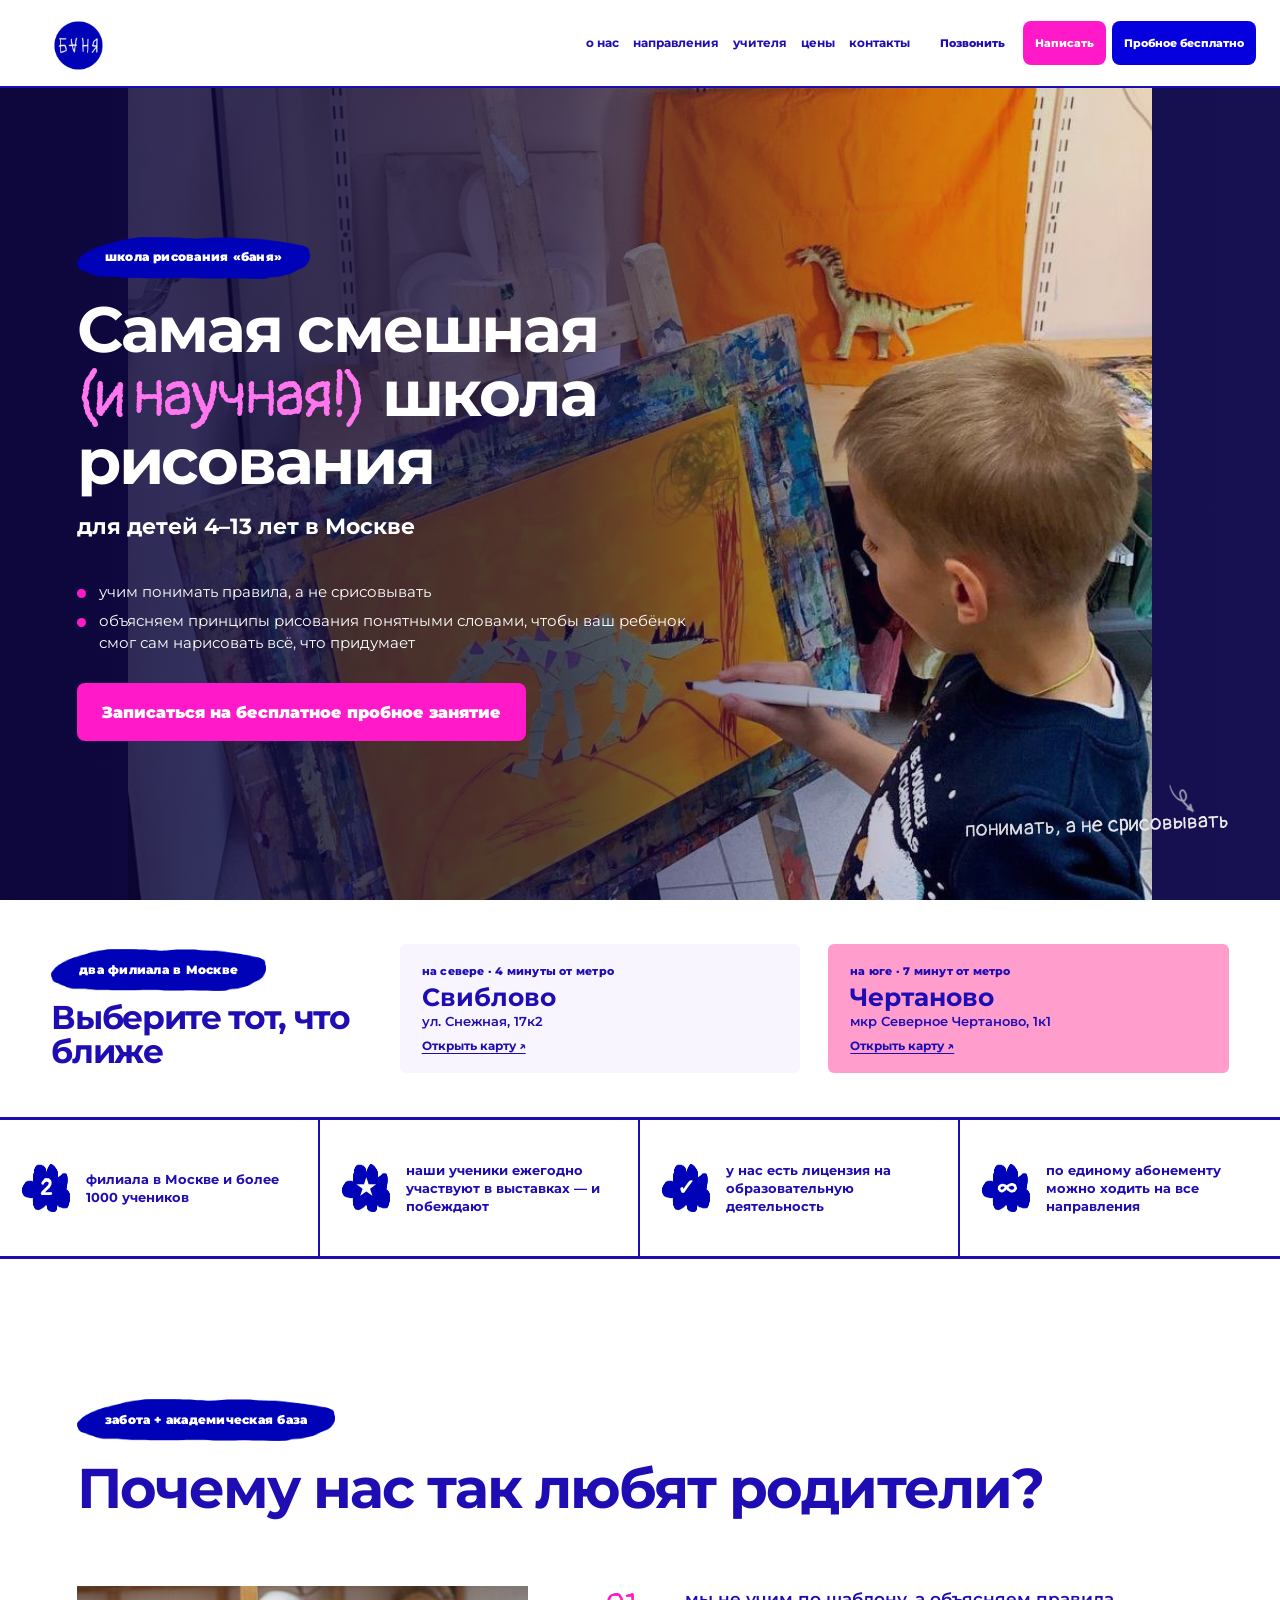
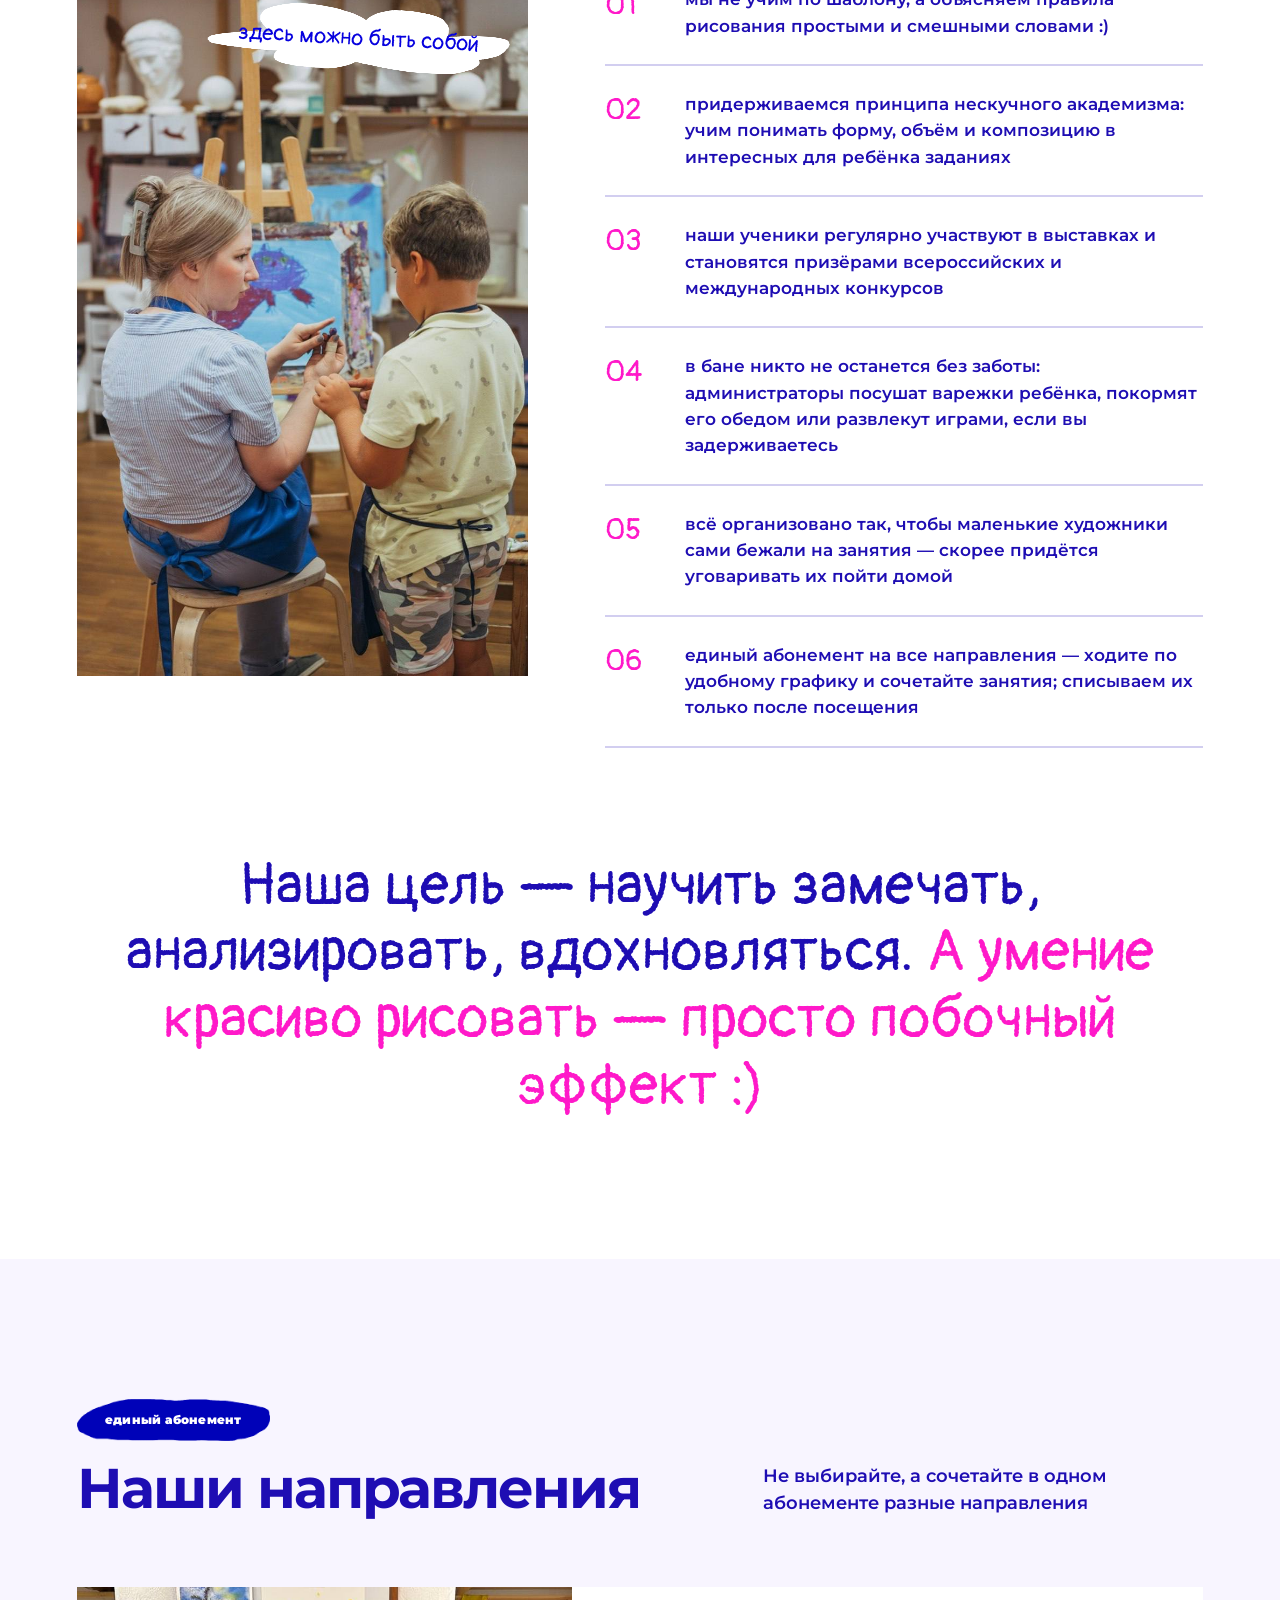
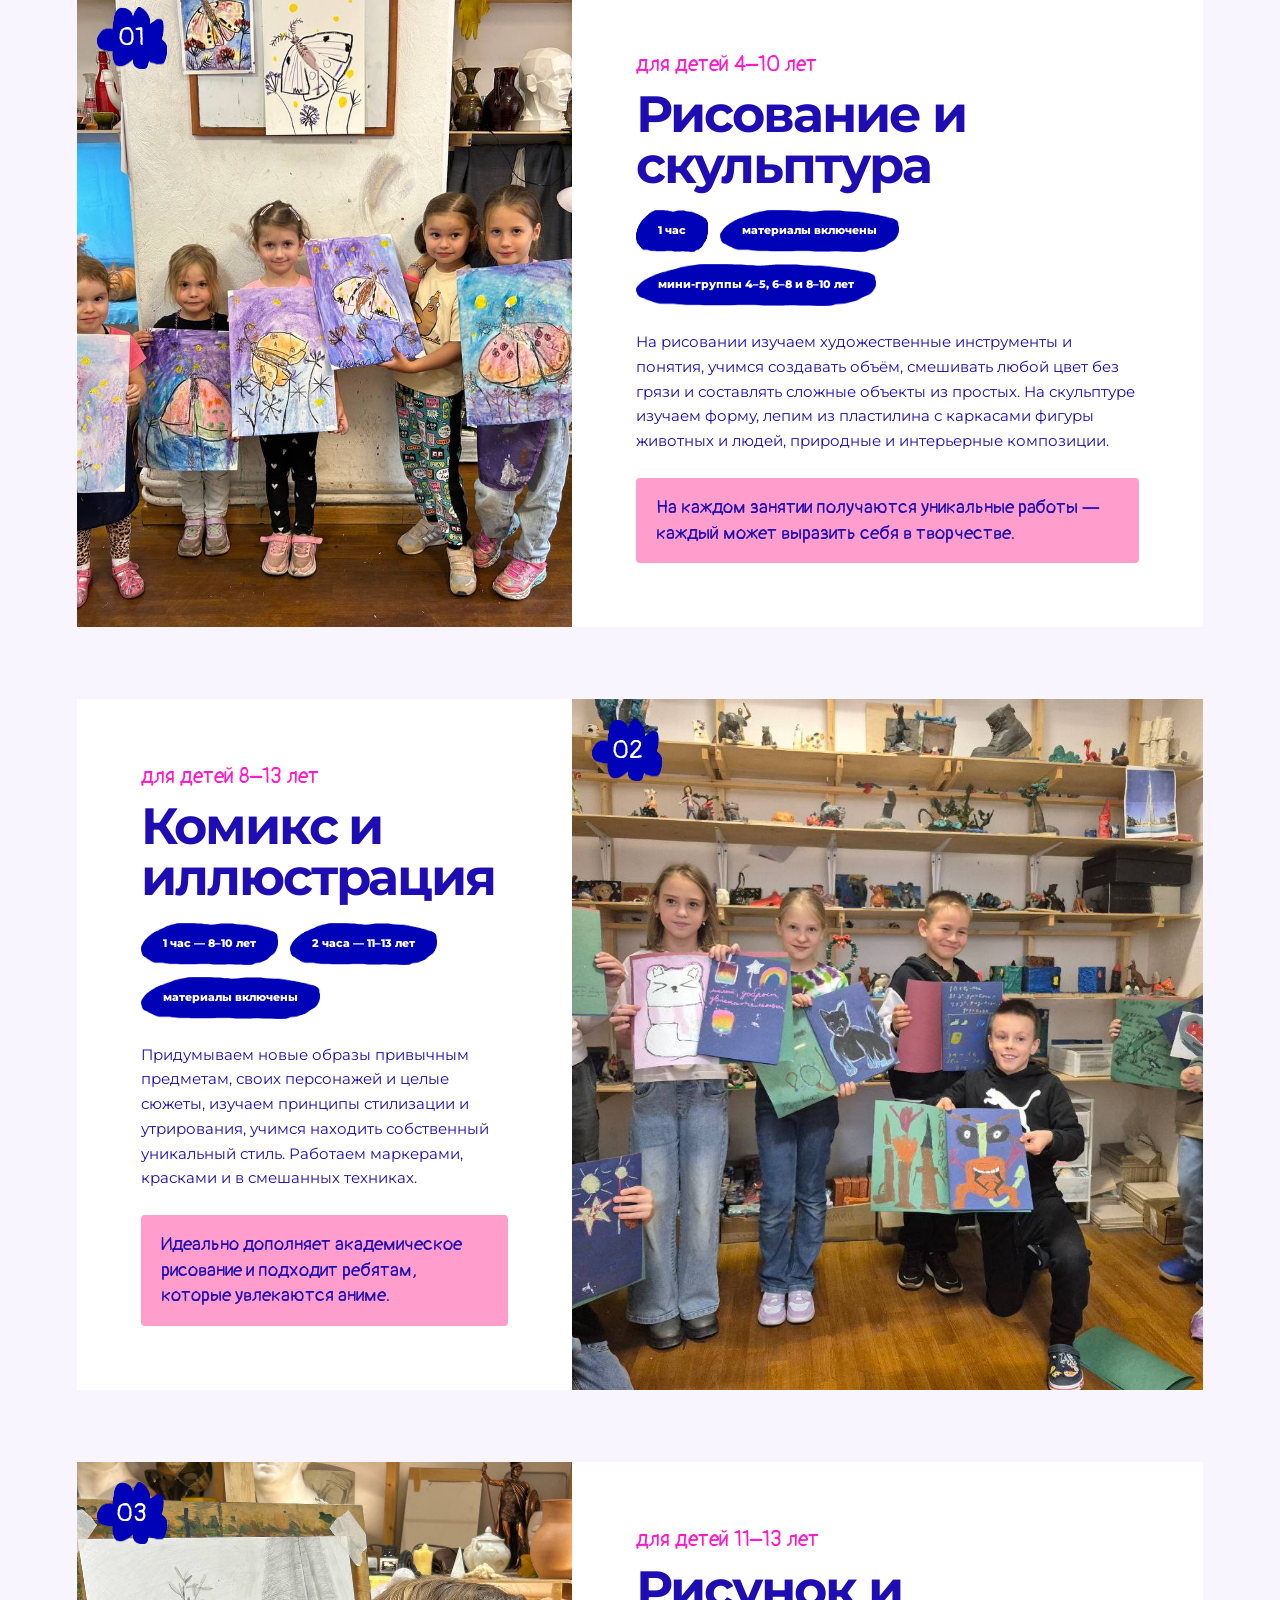
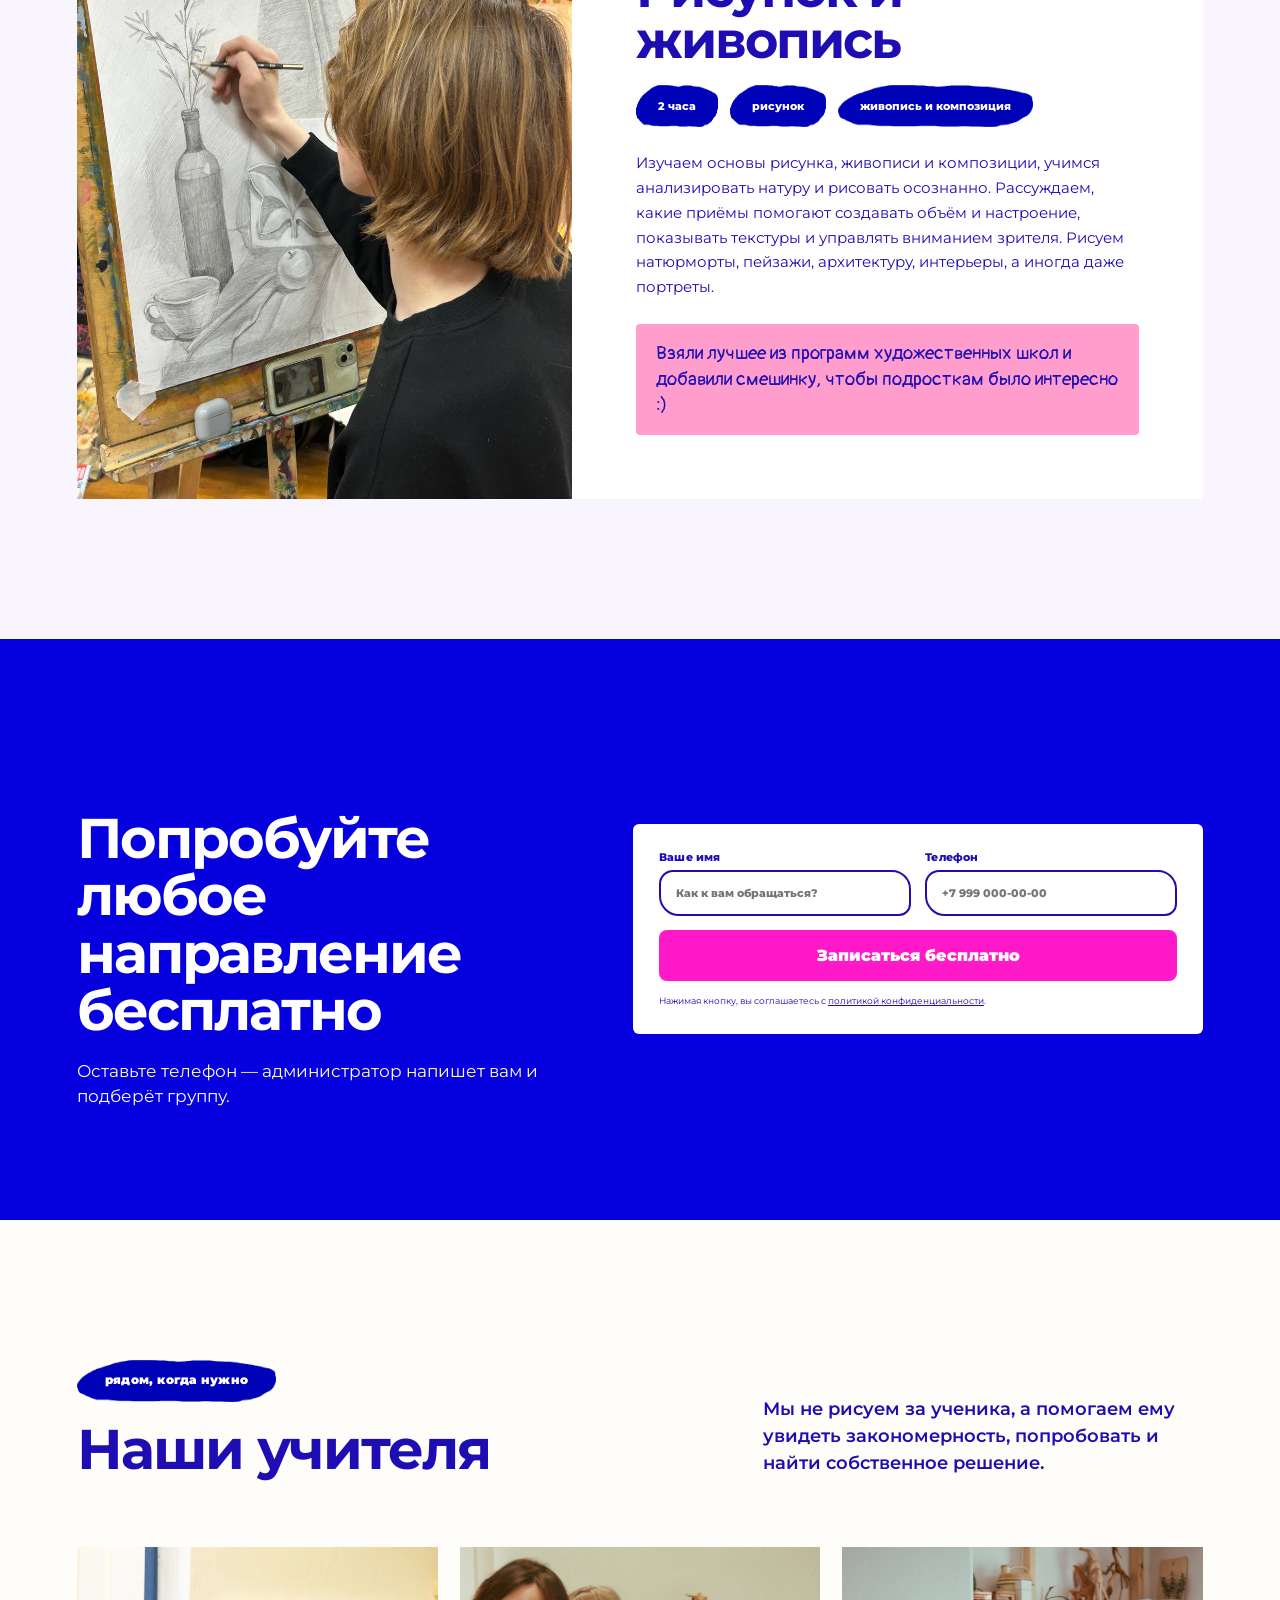
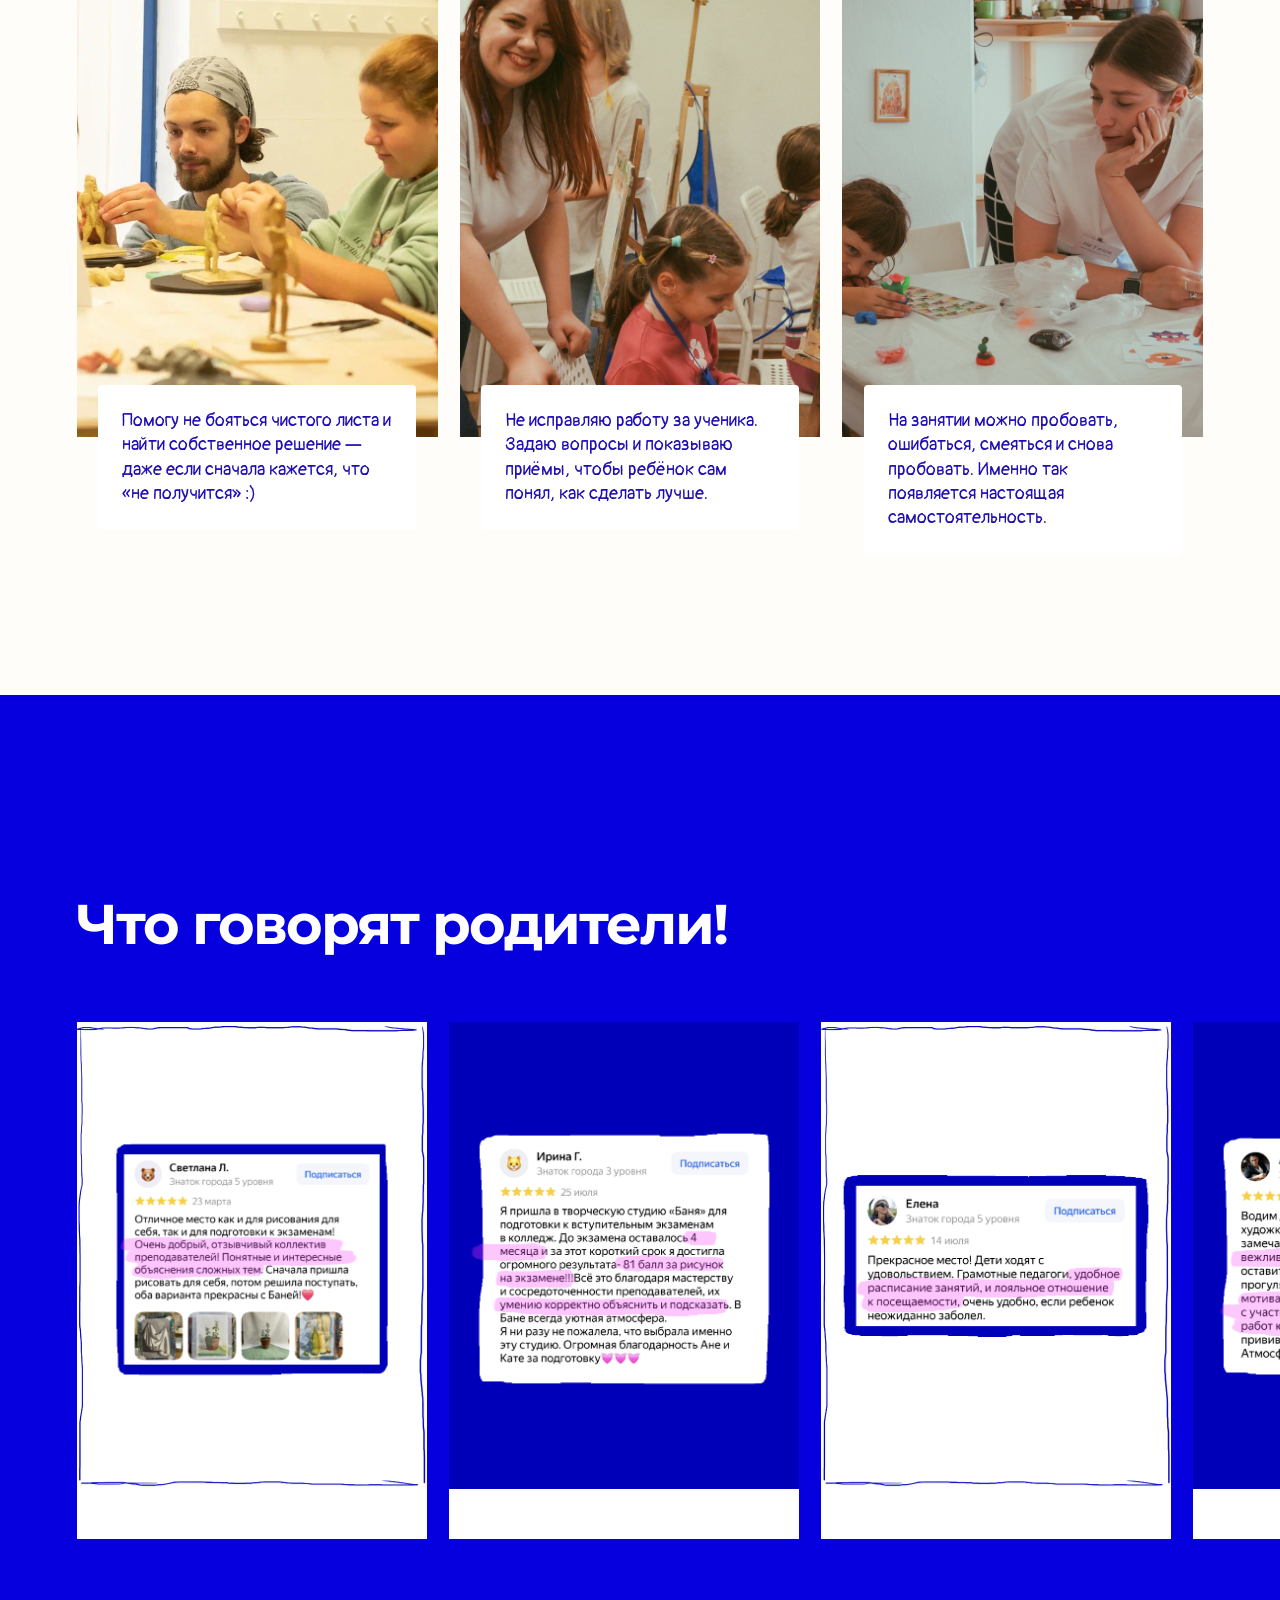
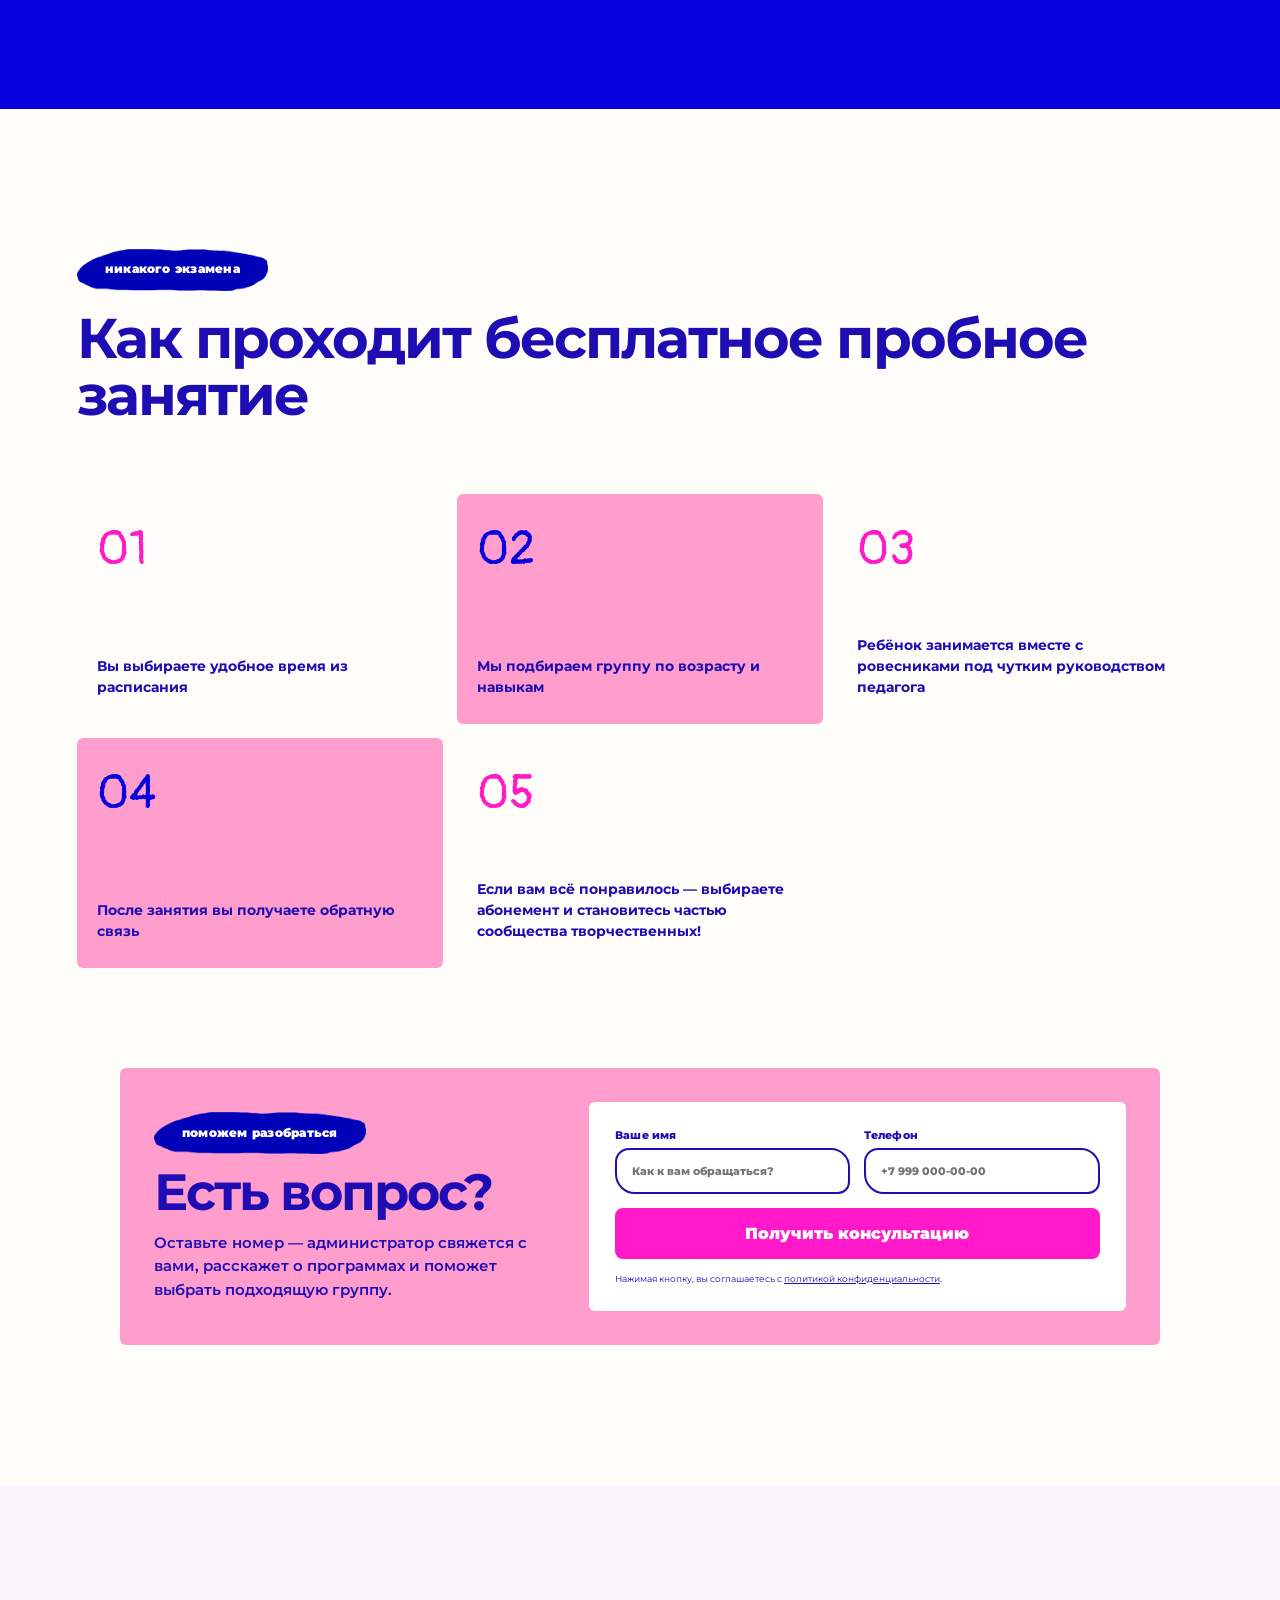
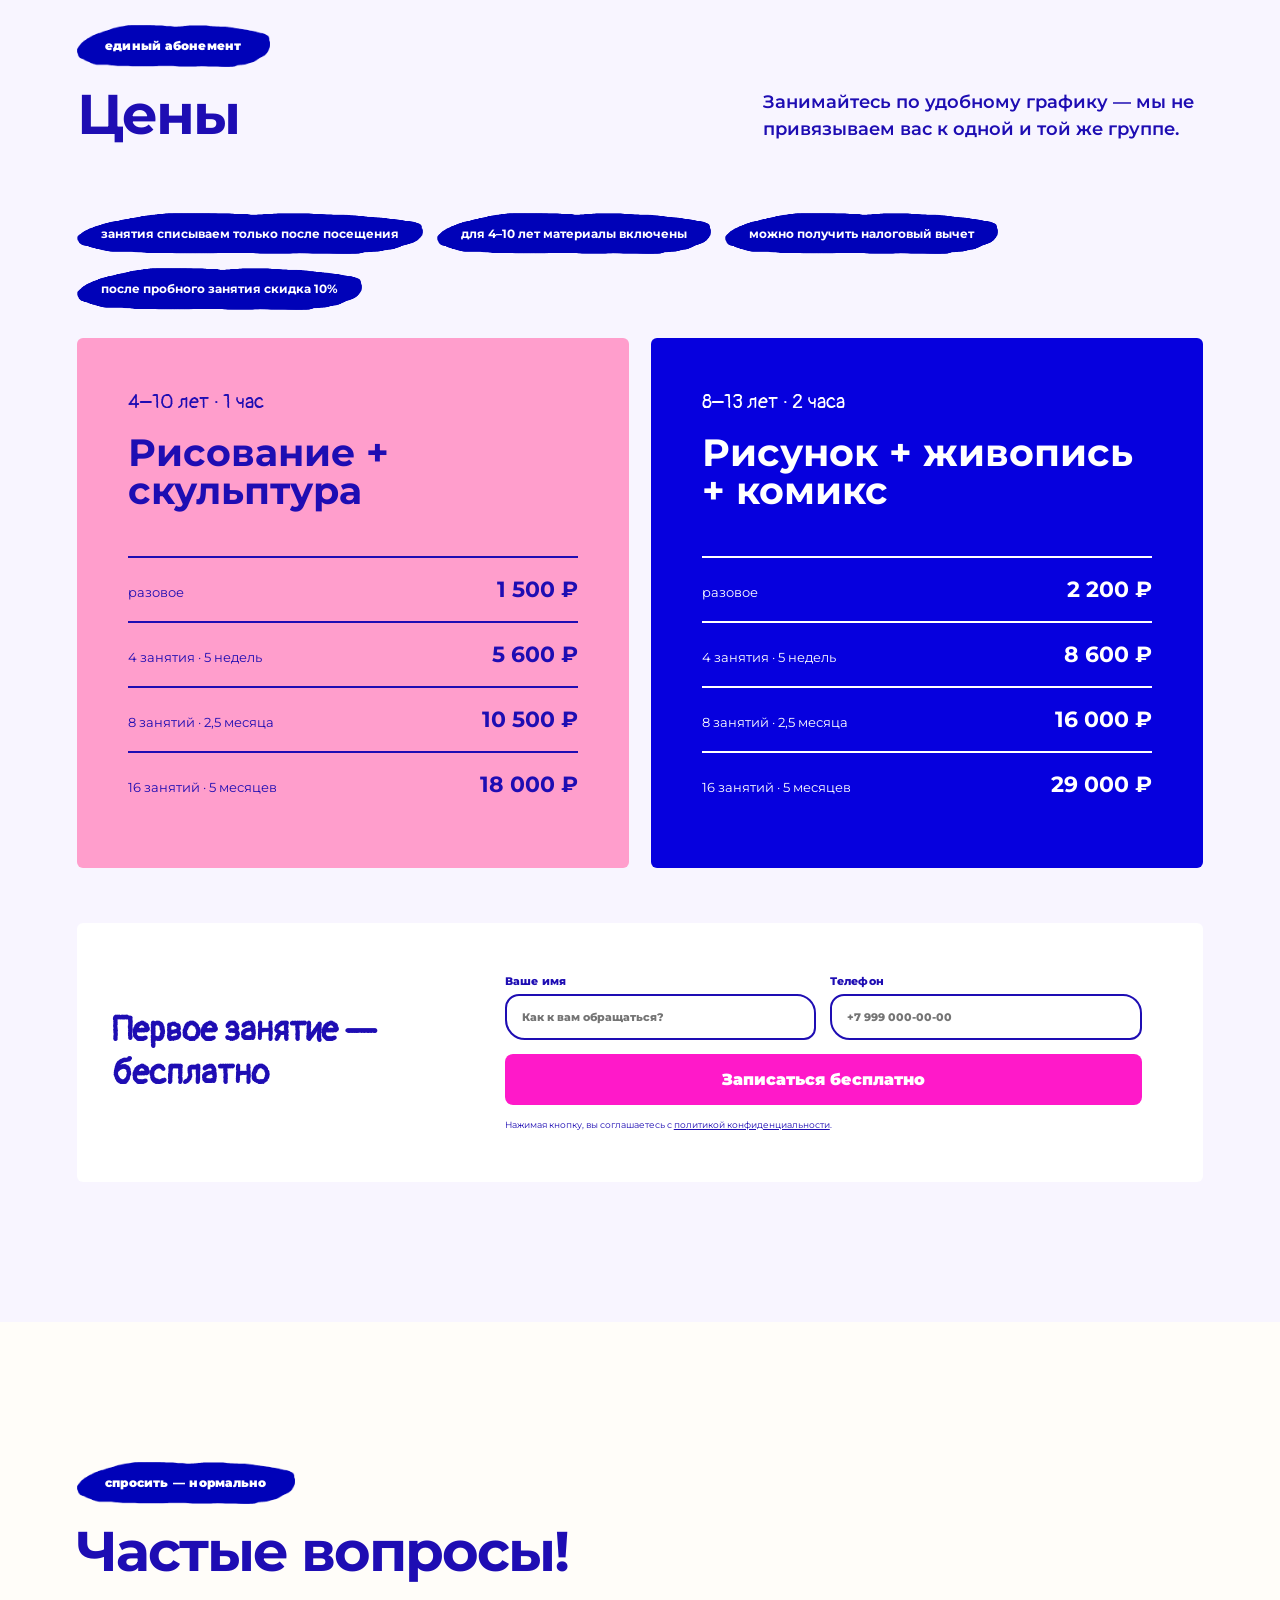
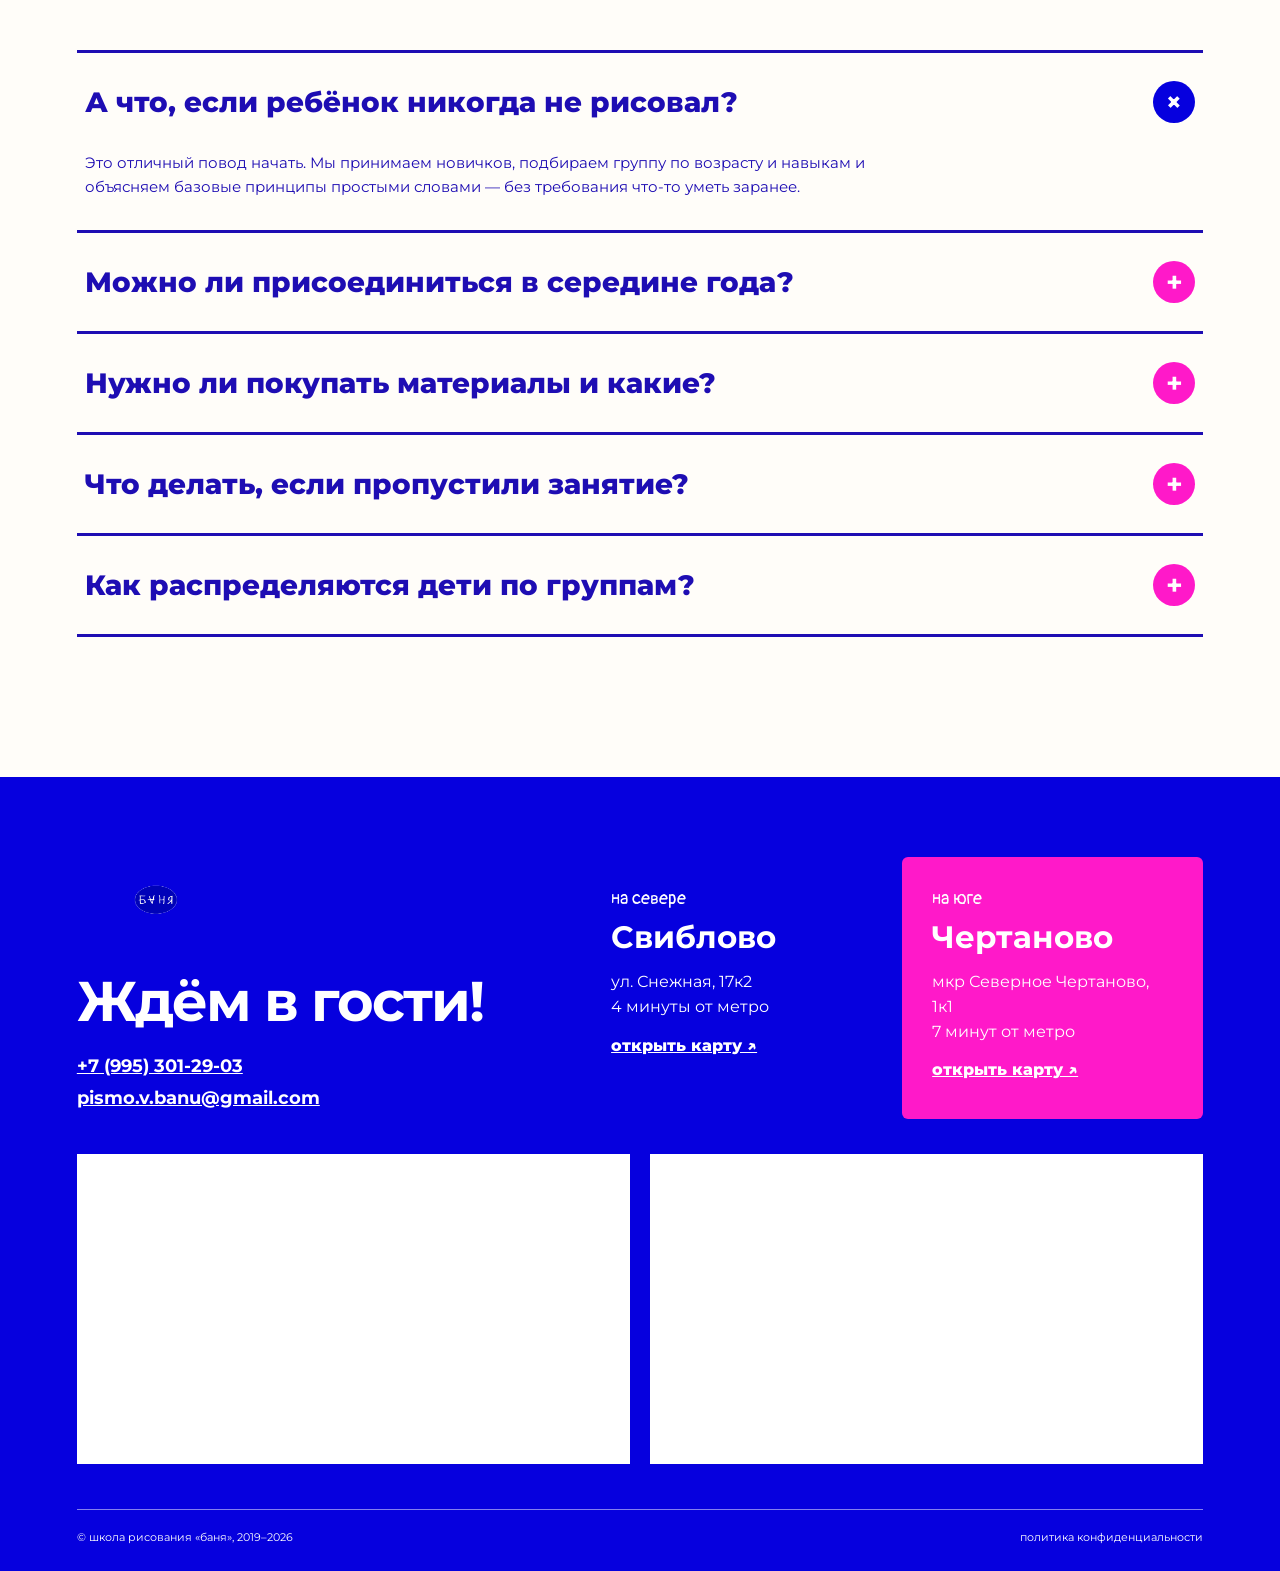
==== commit 2516e835: "Publish uncropped responsive hero photos" ====
--- a/index.html
+++ b/index.html
@@ -1 +1 @@
-<!doctype html><html lang="ru"><head><meta charset="utf-8"><meta name="viewport" content="width=device-width,initial-scale=1"><title>Баня — школа рисования для детей</title><meta name="description" content="Школа рисования для детей 4–13 лет в Москве"><link rel="stylesheet" href="styles.css"></head><body><main><header class="topbar"><a class="brand" href="#top" aria-label="Баня — на главную"><img src="assets/logo.png" alt="Баня" width="128" height="92" loading="eager" decoding="async"/></a><button class="menu-toggle" type="button" aria-expanded="false" aria-controls="main-menu"><span></span><span></span><span></span><b>Меню</b></button><div class="header-panel " id="main-menu"><nav aria-label="Основная навигация"><a href="#about">о нас</a><a href="#directions">направления</a><a href="#teachers">учителя</a><a href="#reviews">отзывы</a><a href="#prices">цены</a><a href="#faq">вопросы</a><a href="#contacts">контакты</a></nav><div class="header-actions"><a class="contact-button call" href="tel:+79953012903" aria-label="Позвонить в школу рисования Баня">Позвонить</a><a class="contact-button message" href="https://wa.me/79953012903" target="_blank" rel="noreferrer" aria-label="Написать в WhatsApp">Написать</a><a class="mini-cta" href="#trial">Пробное бесплатно</a></div></div></header><section class="hero" id="top"><div class="hero-photo"><img src="assets/hero.jpeg" alt="Преподаватель помогает детям на занятии по рисованию" loading="eager" decoding="async" style="position:absolute;inset:0;width:100%;height:100%;object-fit:cover"/><span class="photo-sticker">понимать, а не срисовывать</span></div><div class="hero-copy"><p class="eyebrow">школа рисования «баня»</p><h1>Самая смешная <span>(и научная!)</span> школа рисования</h1><p class="hero-age">для детей 4–13 лет в Москве</p><div class="hero-points"><p>учим понимать правила, а не срисовывать</p><p>объясняем принципы рисования понятными словами, чтобы ваш ребёнок смог сам нарисовать всё, что придумает</p></div><a class="primary-button" href="#trial">Записаться на бесплатное пробное занятие</a></div><img src="assets/loop-arrow.png" alt="" width="120" height="120" loading="lazy" decoding="async" class="hero-doodle"/></section><section class="early-locations" aria-label="Филиалы школы рисования Баня"><div class="early-locations-intro"><p class="eyebrow">два филиала в Москве</p><h2>Выберите тот, что ближе</h2></div><a class="early-location-card" href="https://yandex.ru/maps/?text=Москва%2C%20Снежная%2017к2" target="_blank" rel="noreferrer"><span>на севере · 4 минуты от метро</span><strong>Свиблово</strong><p>ул. Снежная, 17к2</p><b>Открыть карту ↗</b></a><a class="early-location-card pink" href="https://yandex.ru/maps/?text=Москва%2C%20Северное%20Чертаново%201к1" target="_blank" rel="noreferrer"><span>на юге · 7 минут от метро</span><strong>Чертаново</strong><p>мкр Северное Чертаново, 1к1</p><b>Открыть карту ↗</b></a></section><section class="facts" aria-label="Коротко о школе"><article class="fact"><span class="fact-mark">2</span><p>филиала в Москве и более 1000 учеников</p></article><article class="fact"><span class="fact-mark">★</span><p>наши ученики ежегодно участвуют в выставках — и побеждают</p></article><article class="fact"><span class="fact-mark">✓</span><p>у нас есть лицензия на образовательную деятельность</p></article><article class="fact"><span class="fact-mark">∞</span><p>по единому абонементу можно ходить на все направления</p></article></section><section class="why section" id="about"><div class="section-heading"><p class="eyebrow">забота + академическая база</p><h2>Почему нас так любят родители?</h2></div><div class="why-layout"><div class="why-photo"><img src="assets/care.jpeg" alt="Педагог занимается с детьми в мастерской" loading="lazy" decoding="async" style="position:absolute;inset:0;width:100%;height:100%;object-fit:cover"/><span class="bubble">здесь можно быть собой</span></div><ol class="reason-list"><li><span>01</span><p>мы не учим по шаблону, а объясняем правила рисования простыми и смешными словами :)</p></li><li><span>02</span><p>придерживаемся принципа нескучного академизма: учим понимать форму, объём и композицию в интересных для ребёнка заданиях</p></li><li><span>03</span><p>наши ученики регулярно участвуют в выставках и становятся призёрами всероссийских и международных конкурсов</p></li><li><span>04</span><p>в бане никто не останется без заботы: администраторы посушат варежки ребёнка, покормят его обедом или развлекут играми, если вы задерживаетесь</p></li><li><span>05</span><p>всё организовано так, чтобы маленькие художники сами бежали на занятия — скорее придётся уговаривать их пойти домой</p></li><li><span>06</span><p>единый абонемент на все направления — ходите по удобному графику и сочетайте занятия; списываем их только после посещения</p></li></ol></div><p class="manifesto">Наша цель — научить замечать, анализировать, вдохновляться. <strong>А умение красиво рисовать — просто побочный эффект :)</strong></p></section><section class="directions section" id="directions"><div class="section-heading split-heading"><div><p class="eyebrow">единый абонемент</p><h2>Наши направления</h2></div><p>Не выбирайте, а сочетайте в одном абонементе разные направления</p></div><div class="direction-list"><article class="direction-card"><div class="direction-photo"><img src="assets/drawing.jpeg" alt="Рисование и скульптура в мастерской Баня" loading="lazy" decoding="async" style="position:absolute;inset:0;width:100%;height:100%;object-fit:cover"/><span class="direction-index">0<!-- -->1</span></div><div class="direction-copy"><p class="direction-age">для детей 4–10 лет</p><h3>Рисование и скульптура</h3><div class="tag-row"><span>1 час</span><span>материалы включены</span><span>мини-группы 4–5, 6–8 и 8–10 лет</span></div><p>На рисовании изучаем художественные инструменты и понятия, учимся создавать объём, смешивать любой цвет без грязи и составлять сложные объекты из простых. На скульптуре изучаем форму, лепим из пластилина с каркасами фигуры животных и людей, природные и интерьерные композиции.</p><p class="direction-note">На каждом занятии получаются уникальные работы — каждый может выразить себя в творчестве.</p></div></article><article class="direction-card"><div class="direction-photo"><img src="assets/sculpture.jpeg" alt="Комикс и иллюстрация в мастерской Баня" loading="lazy" decoding="async" style="position:absolute;inset:0;width:100%;height:100%;object-fit:cover"/><span class="direction-index">0<!-- -->2</span></div><div class="direction-copy"><p class="direction-age">для детей 8–13 лет</p><h3>Комикс и иллюстрация</h3><div class="tag-row"><span>1 час — 8–10 лет</span><span>2 часа — 11–13 лет</span><span>материалы включены</span></div><p>Придумываем новые образы привычным предметам, своих персонажей и целые сюжеты, изучаем принципы стилизации и утрирования, учимся находить собственный уникальный стиль. Работаем маркерами, красками и в смешанных техниках.</p><p class="direction-note">Идеально дополняет академическое рисование и подходит ребятам, которые увлекаются аниме.</p></div></article><article class="direction-card"><div class="direction-photo"><img src="assets/teen.jpg" alt="Рисунок и живопись в мастерской Баня" loading="lazy" decoding="async" style="position:absolute;inset:0;width:100%;height:100%;object-fit:cover"/><span class="direction-index">0<!-- -->3</span></div><div class="direction-copy"><p class="direction-age">для детей 11–13 лет</p><h3>Рисунок и живопись</h3><div class="tag-row"><span>2 часа</span><span>рисунок</span><span>живопись и композиция</span></div><p>Изучаем основы рисунка, живописи и композиции, учимся анализировать натуру и рисовать осознанно. Рассуждаем, какие приёмы помогают создавать объём и настроение, показывать текстуры и управлять вниманием зрителя. Рисуем натюрморты, пейзажи, архитектуру, интерьеры, а иногда даже портреты.</p><p class="direction-note">Взяли лучшее из программ художественных школ и добавили смешинку, чтобы подросткам было интересно :)</p></div></article></div></section><section class="trial-band" id="trial"><div><p class="eyebrow light">первое знакомство</p><h2>Попробуйте любое направление бесплатно</h2><p>Оставьте телефон — администратор напишет вам и подберёт группу.</p></div><form action="#" method="post" class="signup-form " data-form-type="trial"><input type="hidden" name="lead_type" value="trial"/><input type="hidden" name="form_name" value="Детская посадка — пробное занятие"/><label><span>Ваше имя</span><input autoComplete="name" placeholder="Как к вам обращаться?" required="" name="name"/></label><label><span>Телефон</span><input autoComplete="tel" inputMode="tel" placeholder="+7 999 000-00-00" required="" name="phone"/></label><button type="submit">Записаться бесплатно</button><small>Нажимая кнопку, вы соглашаетесь с <a href="https://v-bane.com/privacy" target="_blank">политикой конфиденциальности</a>.</small></form></section><section class="teachers section" id="teachers"><div class="section-heading split-heading"><div><p class="eyebrow">рядом, когда нужно</p><h2>Наши учителя</h2></div><p>Мы не рисуем за ученика, а помогаем ему увидеть закономерность, попробовать и найти собственное решение.</p></div><div class="teacher-grid"><article class="teacher-card"><div class="teacher-photo"><img src="assets/teacher-1.jpeg" alt="Педагог мастерской на занятии 1" loading="lazy" decoding="async" style="position:absolute;inset:0;width:100%;height:100%;object-fit:cover"/></div><p>Помогу не бояться чистого листа и найти собственное решение — даже если сначала кажется, что «не получится» :)</p></article><article class="teacher-card"><div class="teacher-photo"><img src="assets/teacher-2.jpeg" alt="Педагог мастерской на занятии 2" loading="lazy" decoding="async" style="position:absolute;inset:0;width:100%;height:100%;object-fit:cover"/></div><p>Не исправляю работу за ученика. Задаю вопросы и показываю приёмы, чтобы ребёнок сам понял, как сделать лучше.</p></article><article class="teacher-card"><div class="teacher-photo"><img src="assets/teacher-3.jpeg" alt="Педагог мастерской на занятии 3" loading="lazy" decoding="async" style="position:absolute;inset:0;width:100%;height:100%;object-fit:cover"/></div><p>На занятии можно пробовать, ошибаться, смеяться и снова пробовать. Именно так появляется настоящая самостоятельность.</p></article></div></section><section class="reviews section" id="reviews"><div class="section-heading"><p class="eyebrow light">говорят лучше нас</p><h2>Что говорят родители!</h2></div><div class="review-track"><figure><img src="assets/review-1.png" alt="Отзыв родителя о мастерской Баня 1" width="420" height="620" loading="lazy" decoding="async"/></figure><figure><img src="assets/review-2.png" alt="Отзыв родителя о мастерской Баня 2" width="420" height="620" loading="lazy" decoding="async"/></figure><figure><img src="assets/review-3.png" alt="Отзыв родителя о мастерской Баня 3" width="420" height="620" loading="lazy" decoding="async"/></figure><figure><img src="assets/review-4.png" alt="Отзыв родителя о мастерской Баня 4" width="420" height="620" loading="lazy" decoding="async"/></figure><figure><img src="assets/review-5.png" alt="Отзыв родителя о мастерской Баня 5" width="420" height="620" loading="lazy" decoding="async"/></figure><figure><img src="assets/review-6.png" alt="Отзыв родителя о мастерской Баня 6" width="420" height="620" loading="lazy" decoding="async"/></figure><figure><img src="assets/review-7.png" alt="Отзыв родителя о мастерской Баня 7" width="420" height="620" loading="lazy" decoding="async"/></figure><figure><img src="assets/review-8.png" alt="Отзыв родителя о мастерской Баня 8" width="420" height="620" loading="lazy" decoding="async"/></figure></div></section><section class="steps section" id="how"><div class="section-heading"><p class="eyebrow">никакого экзамена</p><h2>Как проходит бесплатное пробное занятие</h2></div><ol class="step-grid"><li><span>01</span><p>Вы выбираете удобное время из расписания</p></li><li><span>02</span><p>Мы подбираем группу по возрасту и навыкам</p></li><li><span>03</span><p>Ребёнок занимается вместе с ровесниками под чутким руководством педагога</p></li><li><span>04</span><p>После занятия вы получаете обратную связь</p></li><li><span>05</span><p>Если вам всё понравилось — выбираете абонемент и становитесь частью сообщества творчественных!</p></li></ol><div class="inline-trial consultation-card"><div class="consultation-copy"><p class="eyebrow">поможем разобраться</p><h3>Есть вопрос?</h3><p>Оставьте номер — администратор свяжется с вами, расскажет о программах и поможет выбрать подходящую группу.</p></div><form action="#" method="post" class="signup-form compact" data-form-type="consultation"><input type="hidden" name="lead_type" value="consultation"/><input type="hidden" name="form_name" value="Детская посадка — консультация"/><label><span>Ваше имя</span><input autoComplete="name" placeholder="Как к вам обращаться?" required="" name="name"/></label><label><span>Телефон</span><input autoComplete="tel" inputMode="tel" placeholder="+7 999 000-00-00" required="" name="phone"/></label><button type="submit">Получить консультацию</button><small>Нажимая кнопку, вы соглашаетесь с <a href="https://v-bane.com/privacy" target="_blank">политикой конфиденциальности</a>.</small></form></div></section><section class="prices section" id="prices"><div class="section-heading split-heading"><div><p class="eyebrow">единый абонемент</p><h2>Цены</h2></div><p>Занимайтесь по удобному графику — мы не привязываем вас к одной и той же группе.</p></div><div class="price-benefits"><span>занятия списываем только после посещения</span><span>для 4–10 лет материалы включены</span><span>можно получить налоговый вычет</span><span>после пробного занятия скидка 10%</span></div><div class="price-grid"><article class="price-card pink"><p class="price-kicker">4–10 лет · 1 час</p><h3>Рисование + скульптура</h3><div class="price-row"><span>разовое</span><b>1 500 ₽</b></div><div class="price-row"><span>4 занятия · 5 недель</span><b>5 600 ₽</b></div><div class="price-row"><span>8 занятий · 2,5 месяца</span><b>10 500 ₽</b></div><div class="price-row"><span>16 занятий · 5 месяцев</span><b>18 000 ₽</b></div></article><article class="price-card blue"><p class="price-kicker">8–13 лет · 2 часа</p><h3>Рисунок + живопись + комикс</h3><div class="price-row"><span>разовое</span><b>2 200 ₽</b></div><div class="price-row"><span>4 занятия · 5 недель</span><b>8 600 ₽</b></div><div class="price-row"><span>8 занятий · 2,5 месяца</span><b>16 000 ₽</b></div><div class="price-row"><span>16 занятий · 5 месяцев</span><b>29 000 ₽</b></div></article></div><div class="price-form"><h3>Первое занятие — бесплатно</h3><form action="#" method="post" class="signup-form compact" data-form-type="trial"><input type="hidden" name="lead_type" value="trial"/><input type="hidden" name="form_name" value="Детская посадка — пробное занятие"/><label><span>Ваше имя</span><input autoComplete="name" placeholder="Как к вам обращаться?" required="" name="name"/></label><label><span>Телефон</span><input autoComplete="tel" inputMode="tel" placeholder="+7 999 000-00-00" required="" name="phone"/></label><button type="submit">Записаться бесплатно</button><small>Нажимая кнопку, вы соглашаетесь с <a href="https://v-bane.com/privacy" target="_blank">политикой конфиденциальности</a>.</small></form></div></section><section class="faq section" id="faq"><div class="section-heading"><p class="eyebrow">спросить — нормально</p><h2>Частые вопросы!</h2></div><div class="faq-list"><details open=""><summary><span>А что, если ребёнок никогда не рисовал?</span><b>+</b></summary><p>Это отличный повод начать. Мы принимаем новичков, подбираем группу по возрасту и навыкам и объясняем базовые принципы простыми словами — без требования что-то уметь заранее.</p></details><details><summary><span>Можно ли присоединиться в середине года?</span><b>+</b></summary><p>Да. Программы устроены так, чтобы к группе можно было присоединиться в течение года. Администратор подберёт подходящий уровень и время.</p></details><details><summary><span>Нужно ли покупать материалы и какие?</span><b>+</b></summary><p>Для ребят 4–10 лет все материалы входят в стоимость. Для старших групп администратор заранее пришлёт короткий список того, что понадобится.</p></details><details><summary><span>Что делать, если пропустили занятие?</span><b>+</b></summary><p>Предупредите администратора. Мы отмечаем только фактические посещения и не списываем занятие в случае пропуска, пока действует абонемент.</p></details><details><summary><span>Как распределяются дети по группам?</span><b>+</b></summary><p>По возрасту и навыкам: 4–5, 6–8, 8–10 и 11–13 лет. После заявки уточним опыт ребёнка и предложим подходящую группу.</p></details></div></section><footer id="contacts"><div class="footer-top"><div><img src="assets/logo.png" alt="Баня" width="150" height="100" loading="lazy" decoding="async"/><h2>Ждём в гости!</h2><a href="tel:+79953012903">+7 (995) 301-29-03</a><a href="mailto:pismo.v.banu@gmail.com">pismo.v.banu@gmail.com</a></div><div class="address-list"><article><span>на севере</span><h3>Свиблово</h3><p>ул. Снежная, 17к2<br/>4 минуты от метро</p><a href="https://yandex.ru/maps/?text=Москва%2C%20Снежная%2017к2" target="_blank">открыть карту ↗</a></article><article><span>на юге</span><h3>Чертаново</h3><p>мкр Северное Чертаново, 1к1<br/>7 минут от метро</p><a href="https://yandex.ru/maps/?text=Москва%2C%20Северное%20Чертаново%201к1" target="_blank">открыть карту ↗</a></article></div></div><div class="maps"><iframe title="Карта филиала в Свиблово" src="https://yandex.ru/map-widget/v1/?mode=search&amp;text=Москва%2C%20Снежная%2017к2&amp;z=15" loading="lazy"></iframe><iframe title="Карта филиала в Чертаново" src="https://yandex.ru/map-widget/v1/?mode=search&amp;text=Москва%2C%20Северное%20Чертаново%201к1&amp;z=15" loading="lazy"></iframe></div><div class="footer-bottom"><span>© школа рисования «баня», 2019–2026</span><a href="https://v-bane.com/privacy" target="_blank">политика конфиденциальности</a></div></footer></main><script src="script.js"></script></body></html>+<!doctype html><html lang="ru"><head><meta charset="utf-8"><meta name="viewport" content="width=device-width,initial-scale=1"><title>Баня — школа рисования для детей</title><meta name="description" content="Школа рисования для детей 4–13 лет в Москве"><link rel="stylesheet" href="styles.css"></head><body><main><header class="topbar"><a class="brand" href="#top" aria-label="Баня — на главную"><img src="assets/logo.png" alt="Баня" width="128" height="92" loading="eager" decoding="async"/></a><button class="menu-toggle" type="button" aria-expanded="false" aria-controls="main-menu"><span></span><span></span><span></span><b>Меню</b></button><div class="header-panel " id="main-menu"><nav aria-label="Основная навигация"><a href="#about">о нас</a><a href="#directions">направления</a><a href="#teachers">учителя</a><a href="#reviews">отзывы</a><a href="#prices">цены</a><a href="#faq">вопросы</a><a href="#contacts">контакты</a></nav><div class="header-actions"><a class="contact-button call" href="tel:+79953012903" aria-label="Позвонить в школу рисования Баня">Позвонить</a><a class="contact-button message" href="https://wa.me/79953012903" target="_blank" rel="noreferrer" aria-label="Написать в WhatsApp">Написать</a><a class="mini-cta" href="#trial">Пробное бесплатно</a></div></div></header><section class="hero" id="top"><div class="hero-photo"><img class="hero-image hero-image-desktop" src="assets/hero-desktop.jpg" alt="Ребёнок рисует на занятии в школе «Баня»"/><img class="hero-image hero-image-mobile" src="assets/hero-mobile.jpg" alt="Ребёнок показывает свою работу на занятии в школе «Баня»"/><span class="photo-sticker">понимать, а не срисовывать</span></div><div class="hero-copy"><p class="eyebrow">школа рисования «баня»</p><h1>Самая смешная <span>(и научная!)</span> школа рисования</h1><p class="hero-age">для детей 4–13 лет в Москве</p><div class="hero-points"><p>учим понимать правила, а не срисовывать</p><p>объясняем принципы рисования понятными словами, чтобы ваш ребёнок смог сам нарисовать всё, что придумает</p></div><a class="primary-button" href="#trial">Записаться на бесплатное пробное занятие</a></div><img src="assets/loop-arrow.png" alt="" width="120" height="120" loading="lazy" decoding="async" class="hero-doodle"/></section><section class="early-locations" aria-label="Филиалы школы рисования Баня"><div class="early-locations-intro"><p class="eyebrow">два филиала в Москве</p><h2>Выберите тот, что ближе</h2></div><a class="early-location-card" href="https://yandex.ru/maps/?text=Москва%2C%20Снежная%2017к2" target="_blank" rel="noreferrer"><span>на севере · 4 минуты от метро</span><strong>Свиблово</strong><p>ул. Снежная, 17к2</p><b>Открыть карту ↗</b></a><a class="early-location-card pink" href="https://yandex.ru/maps/?text=Москва%2C%20Северное%20Чертаново%201к1" target="_blank" rel="noreferrer"><span>на юге · 7 минут от метро</span><strong>Чертаново</strong><p>мкр Северное Чертаново, 1к1</p><b>Открыть карту ↗</b></a></section><section class="facts" aria-label="Коротко о школе"><article class="fact"><span class="fact-mark">2</span><p>филиала в Москве и более 1000 учеников</p></article><article class="fact"><span class="fact-mark">★</span><p>наши ученики ежегодно участвуют в выставках — и побеждают</p></article><article class="fact"><span class="fact-mark">✓</span><p>у нас есть лицензия на образовательную деятельность</p></article><article class="fact"><span class="fact-mark">∞</span><p>по единому абонементу можно ходить на все направления</p></article></section><section class="why section" id="about"><div class="section-heading"><p class="eyebrow">забота + академическая база</p><h2>Почему нас так любят родители?</h2></div><div class="why-layout"><div class="why-photo"><img src="assets/care.jpeg" alt="Педагог занимается с детьми в мастерской" loading="lazy" decoding="async" style="position:absolute;inset:0;width:100%;height:100%;object-fit:cover"/><span class="bubble">здесь можно быть собой</span></div><ol class="reason-list"><li><span>01</span><p>мы не учим по шаблону, а объясняем правила рисования простыми и смешными словами :)</p></li><li><span>02</span><p>придерживаемся принципа нескучного академизма: учим понимать форму, объём и композицию в интересных для ребёнка заданиях</p></li><li><span>03</span><p>наши ученики регулярно участвуют в выставках и становятся призёрами всероссийских и международных конкурсов</p></li><li><span>04</span><p>в бане никто не останется без заботы: администраторы посушат варежки ребёнка, покормят его обедом или развлекут играми, если вы задерживаетесь</p></li><li><span>05</span><p>всё организовано так, чтобы маленькие художники сами бежали на занятия — скорее придётся уговаривать их пойти домой</p></li><li><span>06</span><p>единый абонемент на все направления — ходите по удобному графику и сочетайте занятия; списываем их только после посещения</p></li></ol></div><p class="manifesto">Наша цель — научить замечать, анализировать, вдохновляться. <strong>А умение красиво рисовать — просто побочный эффект :)</strong></p></section><section class="directions section" id="directions"><div class="section-heading split-heading"><div><p class="eyebrow">единый абонемент</p><h2>Наши направления</h2></div><p>Не выбирайте, а сочетайте в одном абонементе разные направления</p></div><div class="direction-list"><article class="direction-card"><div class="direction-photo"><img src="assets/drawing.jpeg" alt="Рисование и скульптура в мастерской Баня" loading="lazy" decoding="async" style="position:absolute;inset:0;width:100%;height:100%;object-fit:cover"/><span class="direction-index">0<!-- -->1</span></div><div class="direction-copy"><p class="direction-age">для детей 4–10 лет</p><h3>Рисование и скульптура</h3><div class="tag-row"><span>1 час</span><span>материалы включены</span><span>мини-группы 4–5, 6–8 и 8–10 лет</span></div><p>На рисовании изучаем художественные инструменты и понятия, учимся создавать объём, смешивать любой цвет без грязи и составлять сложные объекты из простых. На скульптуре изучаем форму, лепим из пластилина с каркасами фигуры животных и людей, природные и интерьерные композиции.</p><p class="direction-note">На каждом занятии получаются уникальные работы — каждый может выразить себя в творчестве.</p></div></article><article class="direction-card"><div class="direction-photo"><img src="assets/sculpture.jpeg" alt="Комикс и иллюстрация в мастерской Баня" loading="lazy" decoding="async" style="position:absolute;inset:0;width:100%;height:100%;object-fit:cover"/><span class="direction-index">0<!-- -->2</span></div><div class="direction-copy"><p class="direction-age">для детей 8–13 лет</p><h3>Комикс и иллюстрация</h3><div class="tag-row"><span>1 час — 8–10 лет</span><span>2 часа — 11–13 лет</span><span>материалы включены</span></div><p>Придумываем новые образы привычным предметам, своих персонажей и целые сюжеты, изучаем принципы стилизации и утрирования, учимся находить собственный уникальный стиль. Работаем маркерами, красками и в смешанных техниках.</p><p class="direction-note">Идеально дополняет академическое рисование и подходит ребятам, которые увлекаются аниме.</p></div></article><article class="direction-card"><div class="direction-photo"><img src="assets/teen.jpg" alt="Рисунок и живопись в мастерской Баня" loading="lazy" decoding="async" style="position:absolute;inset:0;width:100%;height:100%;object-fit:cover"/><span class="direction-index">0<!-- -->3</span></div><div class="direction-copy"><p class="direction-age">для детей 11–13 лет</p><h3>Рисунок и живопись</h3><div class="tag-row"><span>2 часа</span><span>рисунок</span><span>живопись и композиция</span></div><p>Изучаем основы рисунка, живописи и композиции, учимся анализировать натуру и рисовать осознанно. Рассуждаем, какие приёмы помогают создавать объём и настроение, показывать текстуры и управлять вниманием зрителя. Рисуем натюрморты, пейзажи, архитектуру, интерьеры, а иногда даже портреты.</p><p class="direction-note">Взяли лучшее из программ художественных школ и добавили смешинку, чтобы подросткам было интересно :)</p></div></article></div></section><section class="trial-band" id="trial"><div><p class="eyebrow light">первое знакомство</p><h2>Попробуйте любое направление бесплатно</h2><p>Оставьте телефон — администратор напишет вам и подберёт группу.</p></div><form action="#" method="post" class="signup-form " data-form-type="trial"><input type="hidden" name="lead_type" value="trial"/><input type="hidden" name="form_name" value="Детская посадка — пробное занятие"/><label><span>Ваше имя</span><input autoComplete="name" placeholder="Как к вам обращаться?" required="" name="name"/></label><label><span>Телефон</span><input autoComplete="tel" inputMode="tel" placeholder="+7 999 000-00-00" required="" name="phone"/></label><button type="submit">Записаться бесплатно</button><small>Нажимая кнопку, вы соглашаетесь с <a href="https://v-bane.com/privacy" target="_blank">политикой конфиденциальности</a>.</small></form></section><section class="teachers section" id="teachers"><div class="section-heading split-heading"><div><p class="eyebrow">рядом, когда нужно</p><h2>Наши учителя</h2></div><p>Мы не рисуем за ученика, а помогаем ему увидеть закономерность, попробовать и найти собственное решение.</p></div><div class="teacher-grid"><article class="teacher-card"><div class="teacher-photo"><img src="assets/teacher-1.jpeg" alt="Педагог мастерской на занятии 1" loading="lazy" decoding="async" style="position:absolute;inset:0;width:100%;height:100%;object-fit:cover"/></div><p>Помогу не бояться чистого листа и найти собственное решение — даже если сначала кажется, что «не получится» :)</p></article><article class="teacher-card"><div class="teacher-photo"><img src="assets/teacher-2.jpeg" alt="Педагог мастерской на занятии 2" loading="lazy" decoding="async" style="position:absolute;inset:0;width:100%;height:100%;object-fit:cover"/></div><p>Не исправляю работу за ученика. Задаю вопросы и показываю приёмы, чтобы ребёнок сам понял, как сделать лучше.</p></article><article class="teacher-card"><div class="teacher-photo"><img src="assets/teacher-3.jpeg" alt="Педагог мастерской на занятии 3" loading="lazy" decoding="async" style="position:absolute;inset:0;width:100%;height:100%;object-fit:cover"/></div><p>На занятии можно пробовать, ошибаться, смеяться и снова пробовать. Именно так появляется настоящая самостоятельность.</p></article></div></section><section class="reviews section" id="reviews"><div class="section-heading"><p class="eyebrow light">говорят лучше нас</p><h2>Что говорят родители!</h2></div><div class="review-track"><figure><img src="assets/review-1.png" alt="Отзыв родителя о мастерской Баня 1" width="420" height="620" loading="lazy" decoding="async"/></figure><figure><img src="assets/review-2.png" alt="Отзыв родителя о мастерской Баня 2" width="420" height="620" loading="lazy" decoding="async"/></figure><figure><img src="assets/review-3.png" alt="Отзыв родителя о мастерской Баня 3" width="420" height="620" loading="lazy" decoding="async"/></figure><figure><img src="assets/review-4.png" alt="Отзыв родителя о мастерской Баня 4" width="420" height="620" loading="lazy" decoding="async"/></figure><figure><img src="assets/review-5.png" alt="Отзыв родителя о мастерской Баня 5" width="420" height="620" loading="lazy" decoding="async"/></figure><figure><img src="assets/review-6.png" alt="Отзыв родителя о мастерской Баня 6" width="420" height="620" loading="lazy" decoding="async"/></figure><figure><img src="assets/review-7.png" alt="Отзыв родителя о мастерской Баня 7" width="420" height="620" loading="lazy" decoding="async"/></figure><figure><img src="assets/review-8.png" alt="Отзыв родителя о мастерской Баня 8" width="420" height="620" loading="lazy" decoding="async"/></figure></div></section><section class="steps section" id="how"><div class="section-heading"><p class="eyebrow">никакого экзамена</p><h2>Как проходит бесплатное пробное занятие</h2></div><ol class="step-grid"><li><span>01</span><p>Вы выбираете удобное время из расписания</p></li><li><span>02</span><p>Мы подбираем группу по возрасту и навыкам</p></li><li><span>03</span><p>Ребёнок занимается вместе с ровесниками под чутким руководством педагога</p></li><li><span>04</span><p>После занятия вы получаете обратную связь</p></li><li><span>05</span><p>Если вам всё понравилось — выбираете абонемент и становитесь частью сообщества творчественных!</p></li></ol><div class="inline-trial consultation-card"><div class="consultation-copy"><p class="eyebrow">поможем разобраться</p><h3>Есть вопрос?</h3><p>Оставьте номер — администратор свяжется с вами, расскажет о программах и поможет выбрать подходящую группу.</p></div><form action="#" method="post" class="signup-form compact" data-form-type="consultation"><input type="hidden" name="lead_type" value="consultation"/><input type="hidden" name="form_name" value="Детская посадка — консультация"/><label><span>Ваше имя</span><input autoComplete="name" placeholder="Как к вам обращаться?" required="" name="name"/></label><label><span>Телефон</span><input autoComplete="tel" inputMode="tel" placeholder="+7 999 000-00-00" required="" name="phone"/></label><button type="submit">Получить консультацию</button><small>Нажимая кнопку, вы соглашаетесь с <a href="https://v-bane.com/privacy" target="_blank">политикой конфиденциальности</a>.</small></form></div></section><section class="prices section" id="prices"><div class="section-heading split-heading"><div><p class="eyebrow">единый абонемент</p><h2>Цены</h2></div><p>Занимайтесь по удобному графику — мы не привязываем вас к одной и той же группе.</p></div><div class="price-benefits"><span>занятия списываем только после посещения</span><span>для 4–10 лет материалы включены</span><span>можно получить налоговый вычет</span><span>после пробного занятия скидка 10%</span></div><div class="price-grid"><article class="price-card pink"><p class="price-kicker">4–10 лет · 1 час</p><h3>Рисование + скульптура</h3><div class="price-row"><span>разовое</span><b>1 500 ₽</b></div><div class="price-row"><span>4 занятия · 5 недель</span><b>5 600 ₽</b></div><div class="price-row"><span>8 занятий · 2,5 месяца</span><b>10 500 ₽</b></div><div class="price-row"><span>16 занятий · 5 месяцев</span><b>18 000 ₽</b></div></article><article class="price-card blue"><p class="price-kicker">8–13 лет · 2 часа</p><h3>Рисунок + живопись + комикс</h3><div class="price-row"><span>разовое</span><b>2 200 ₽</b></div><div class="price-row"><span>4 занятия · 5 недель</span><b>8 600 ₽</b></div><div class="price-row"><span>8 занятий · 2,5 месяца</span><b>16 000 ₽</b></div><div class="price-row"><span>16 занятий · 5 месяцев</span><b>29 000 ₽</b></div></article></div><div class="price-form"><h3>Первое занятие — бесплатно</h3><form action="#" method="post" class="signup-form compact" data-form-type="trial"><input type="hidden" name="lead_type" value="trial"/><input type="hidden" name="form_name" value="Детская посадка — пробное занятие"/><label><span>Ваше имя</span><input autoComplete="name" placeholder="Как к вам обращаться?" required="" name="name"/></label><label><span>Телефон</span><input autoComplete="tel" inputMode="tel" placeholder="+7 999 000-00-00" required="" name="phone"/></label><button type="submit">Записаться бесплатно</button><small>Нажимая кнопку, вы соглашаетесь с <a href="https://v-bane.com/privacy" target="_blank">политикой конфиденциальности</a>.</small></form></div></section><section class="faq section" id="faq"><div class="section-heading"><p class="eyebrow">спросить — нормально</p><h2>Частые вопросы!</h2></div><div class="faq-list"><details open=""><summary><span>А что, если ребёнок никогда не рисовал?</span><b>+</b></summary><p>Это отличный повод начать. Мы принимаем новичков, подбираем группу по возрасту и навыкам и объясняем базовые принципы простыми словами — без требования что-то уметь заранее.</p></details><details><summary><span>Можно ли присоединиться в середине года?</span><b>+</b></summary><p>Да. Программы устроены так, чтобы к группе можно было присоединиться в течение года. Администратор подберёт подходящий уровень и время.</p></details><details><summary><span>Нужно ли покупать материалы и какие?</span><b>+</b></summary><p>Для ребят 4–10 лет все материалы входят в стоимость. Для старших групп администратор заранее пришлёт короткий список того, что понадобится.</p></details><details><summary><span>Что делать, если пропустили занятие?</span><b>+</b></summary><p>Предупредите администратора. Мы отмечаем только фактические посещения и не списываем занятие в случае пропуска, пока действует абонемент.</p></details><details><summary><span>Как распределяются дети по группам?</span><b>+</b></summary><p>По возрасту и навыкам: 4–5, 6–8, 8–10 и 11–13 лет. После заявки уточним опыт ребёнка и предложим подходящую группу.</p></details></div></section><footer id="contacts"><div class="footer-top"><div><img src="assets/logo.png" alt="Баня" width="150" height="100" loading="lazy" decoding="async"/><h2>Ждём в гости!</h2><a href="tel:+79953012903">+7 (995) 301-29-03</a><a href="mailto:pismo.v.banu@gmail.com">pismo.v.banu@gmail.com</a></div><div class="address-list"><article><span>на севере</span><h3>Свиблово</h3><p>ул. Снежная, 17к2<br/>4 минуты от метро</p><a href="https://yandex.ru/maps/?text=Москва%2C%20Снежная%2017к2" target="_blank">открыть карту ↗</a></article><article><span>на юге</span><h3>Чертаново</h3><p>мкр Северное Чертаново, 1к1<br/>7 минут от метро</p><a href="https://yandex.ru/maps/?text=Москва%2C%20Северное%20Чертаново%201к1" target="_blank">открыть карту ↗</a></article></div></div><div class="maps"><iframe title="Карта филиала в Свиблово" src="https://yandex.ru/map-widget/v1/?mode=search&amp;text=Москва%2C%20Снежная%2017к2&amp;z=15" loading="lazy"></iframe><iframe title="Карта филиала в Чертаново" src="https://yandex.ru/map-widget/v1/?mode=search&amp;text=Москва%2C%20Северное%20Чертаново%201к1&amp;z=15" loading="lazy"></iframe></div><div class="footer-bottom"><span>© школа рисования «баня», 2019–2026</span><a href="https://v-bane.com/privacy" target="_blank">политика конфиденциальности</a></div></footer></main><script src="script.js"></script></body></html>
--- a/styles.css
+++ b/styles.css
@@ -25,6 +25,9 @@
 .hero::after { content:""; position:absolute; inset:0; z-index:1; background:linear-gradient(90deg,rgba(12,6,58,.88) 0%,rgba(12,6,58,.7) 44%,rgba(12,6,58,.18) 72%,rgba(12,6,58,.05) 100%); }
 .hero-photo { position:absolute; inset:0; min-height:0; overflow:hidden; clip-path:none; z-index:0; }
 .hero-photo img,.why-photo img,.direction-photo img,.teacher-photo img { object-fit:cover; }
+.hero-photo { background:#171052; }
+.hero-photo .hero-image { position:absolute; inset:0; width:100%; height:100%; object-fit:contain; object-position:center; }
+.hero-image-mobile { display:none; }
 .photo-sticker { position:absolute; right:4%; bottom:7%; background:var(--pink); color:white; padding:13px 20px; border-radius:14px; font-family:"Pangolin",cursive; font-size:22px; transform:rotate(-2deg); z-index:3; box-shadow:4px 4px 0 white; }
 .photo-sticker { background:transparent; color:white; padding:4px 0; border-radius:0; box-shadow:none; text-shadow:0 2px 10px rgba(12,6,58,.75); border-bottom:3px solid var(--pink); }
 .hero-copy { display:flex; flex-direction:column; justify-content:center; width:min(760px,61vw); min-height:calc(100vh - 88px); padding:70px 0 80px clamp(30px,6vw,96px); position:relative; z-index:2; }
@@ -231,6 +234,8 @@
 }
 
 @media (max-width:700px) {
+  .hero-image-desktop { display:none; }
+  .hero-photo .hero-image-mobile { display:block; object-position:center; }
   .topbar { height:72px; padding:6px 16px; }
   .brand img { width:82px; height:58px; }
   .menu-toggle { display:grid; grid-template-columns:20px auto; align-items:center; column-gap:8px; width:auto; min-height:44px; padding:9px 13px; border:2px solid var(--ink); border-radius:10px; color:var(--ink); background:white; cursor:pointer; }
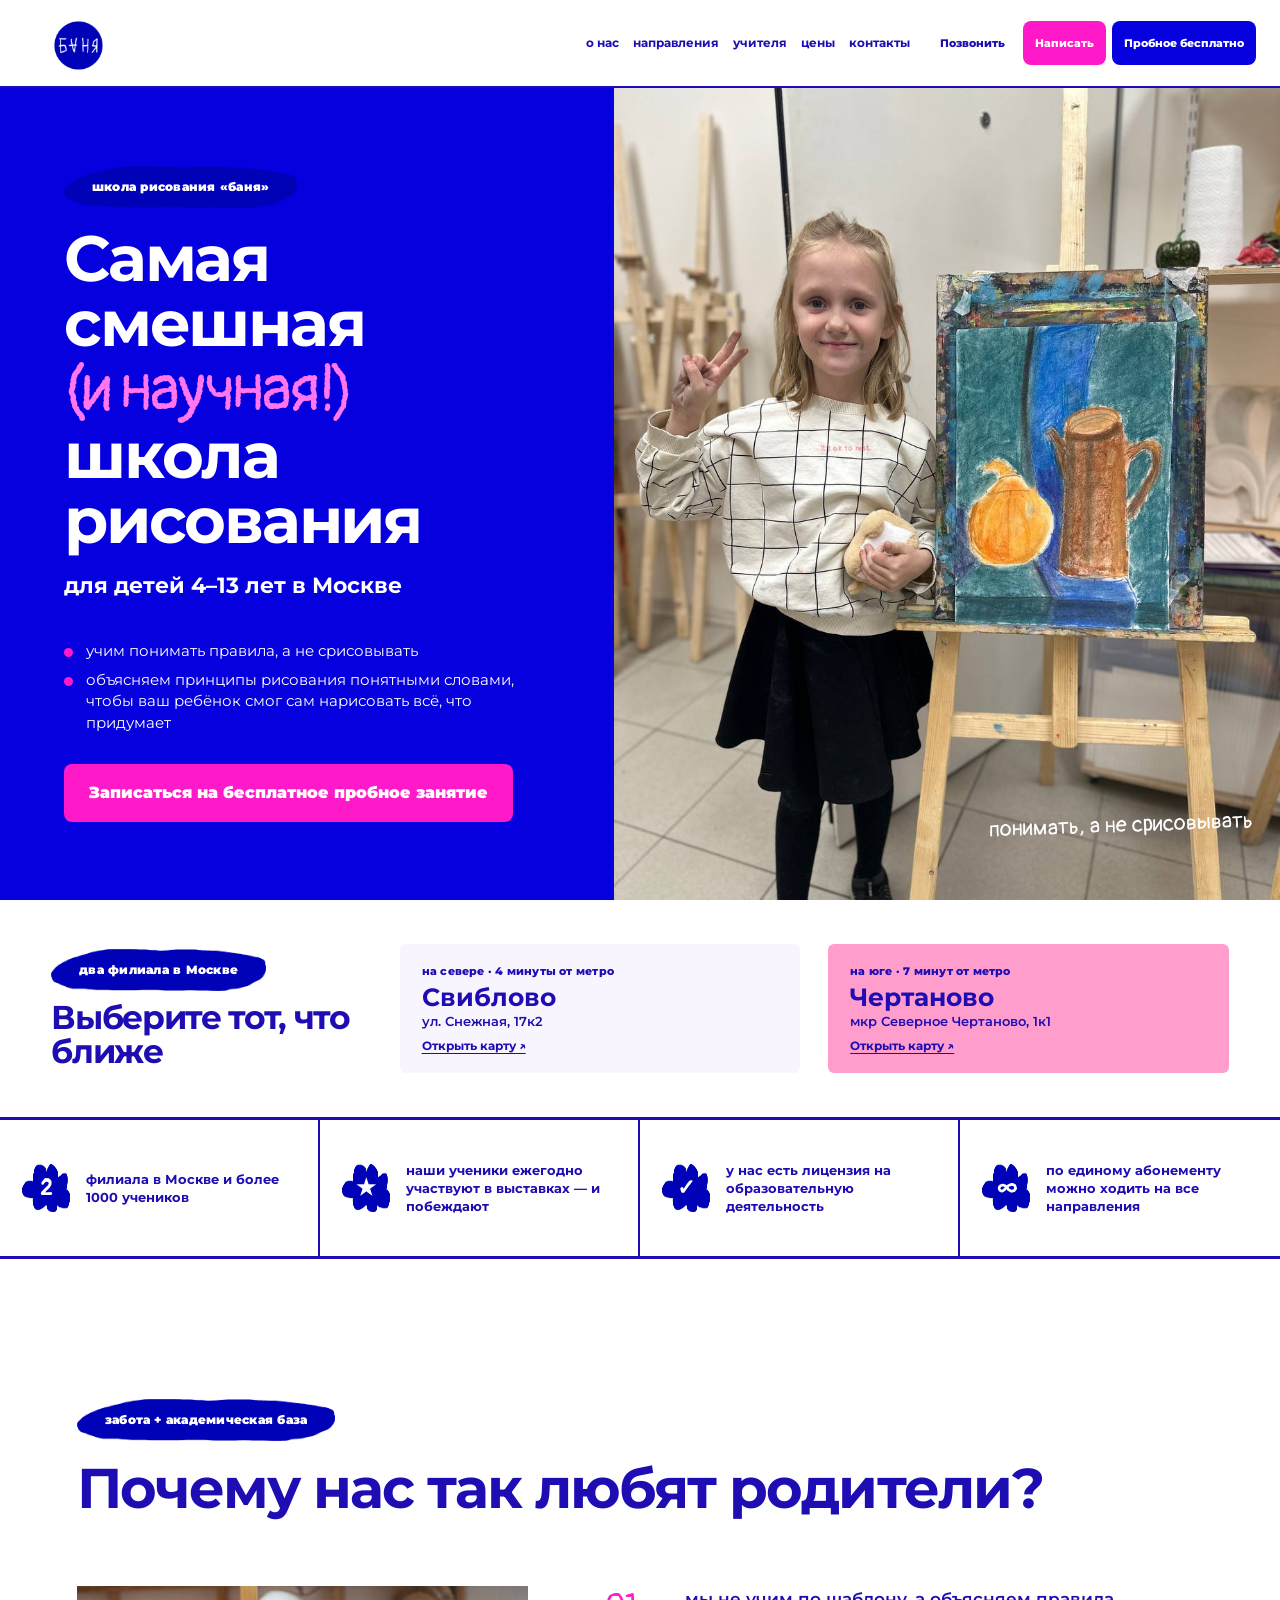
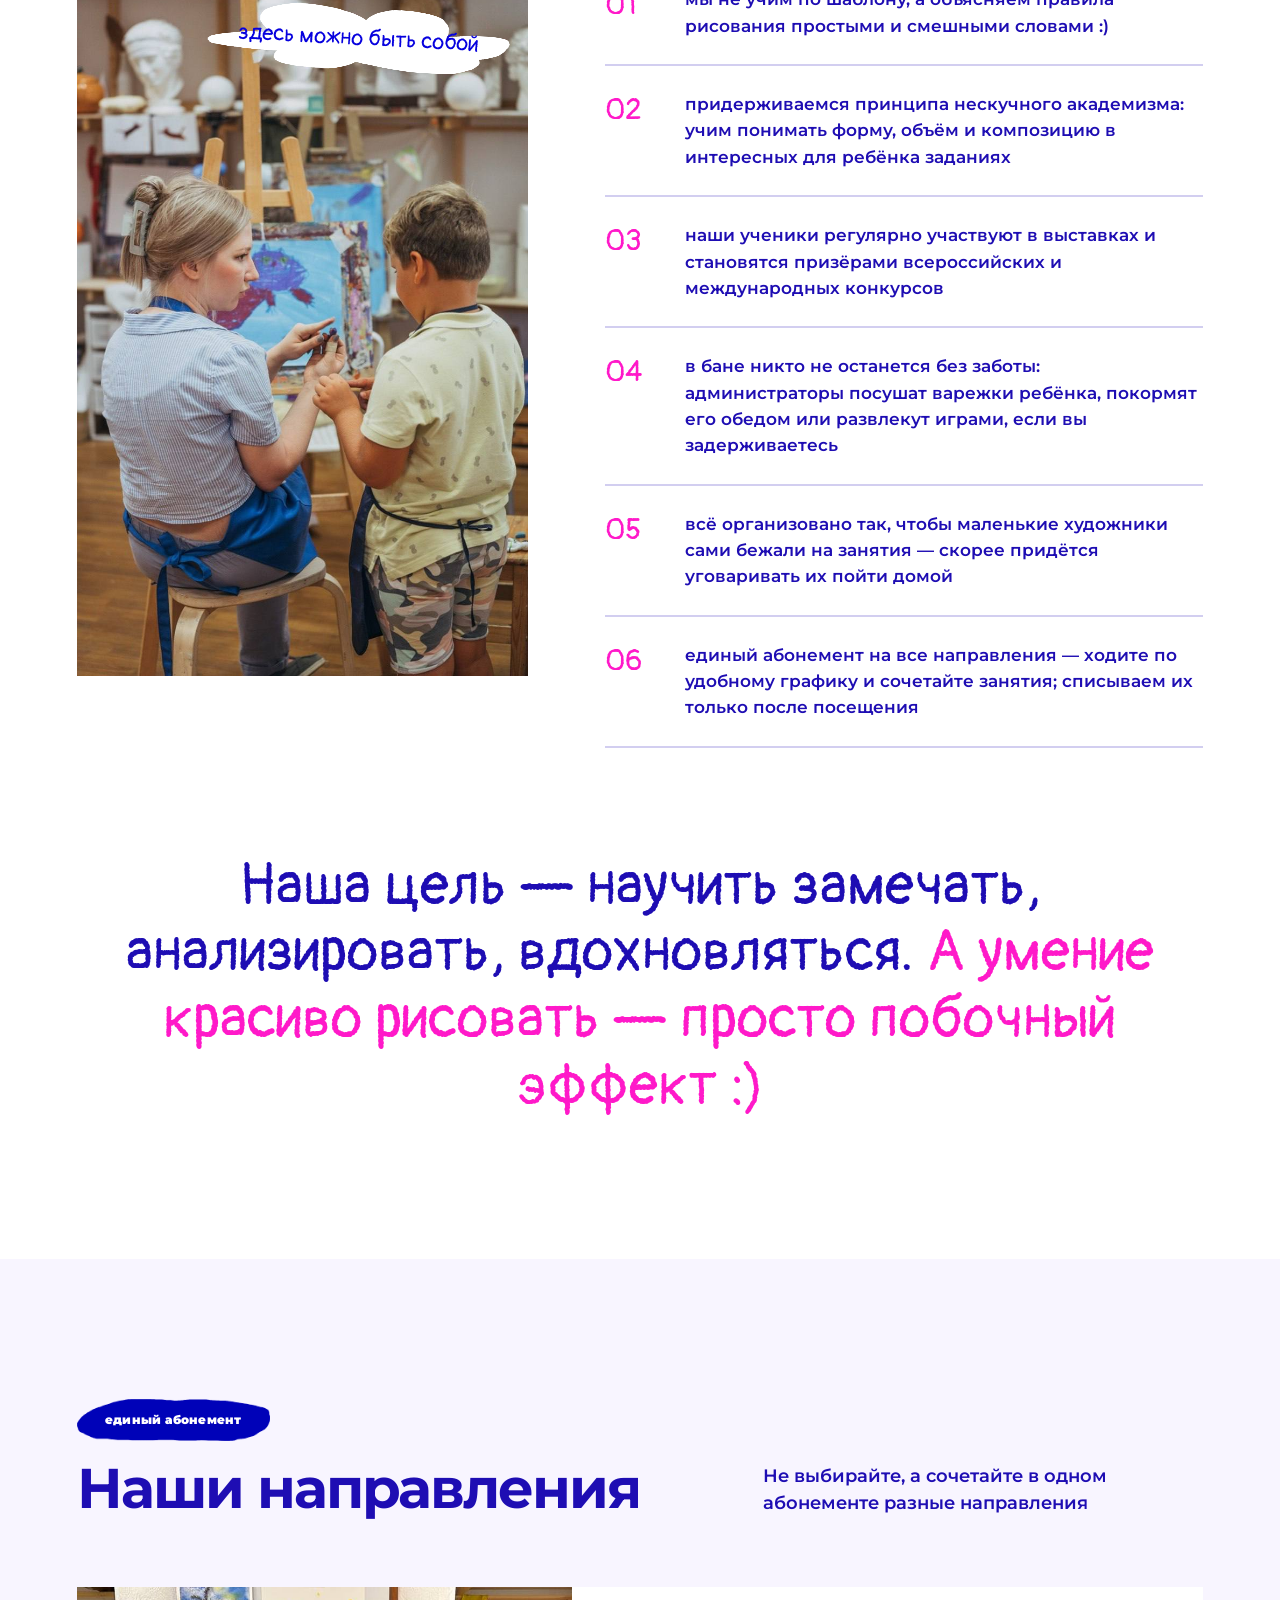
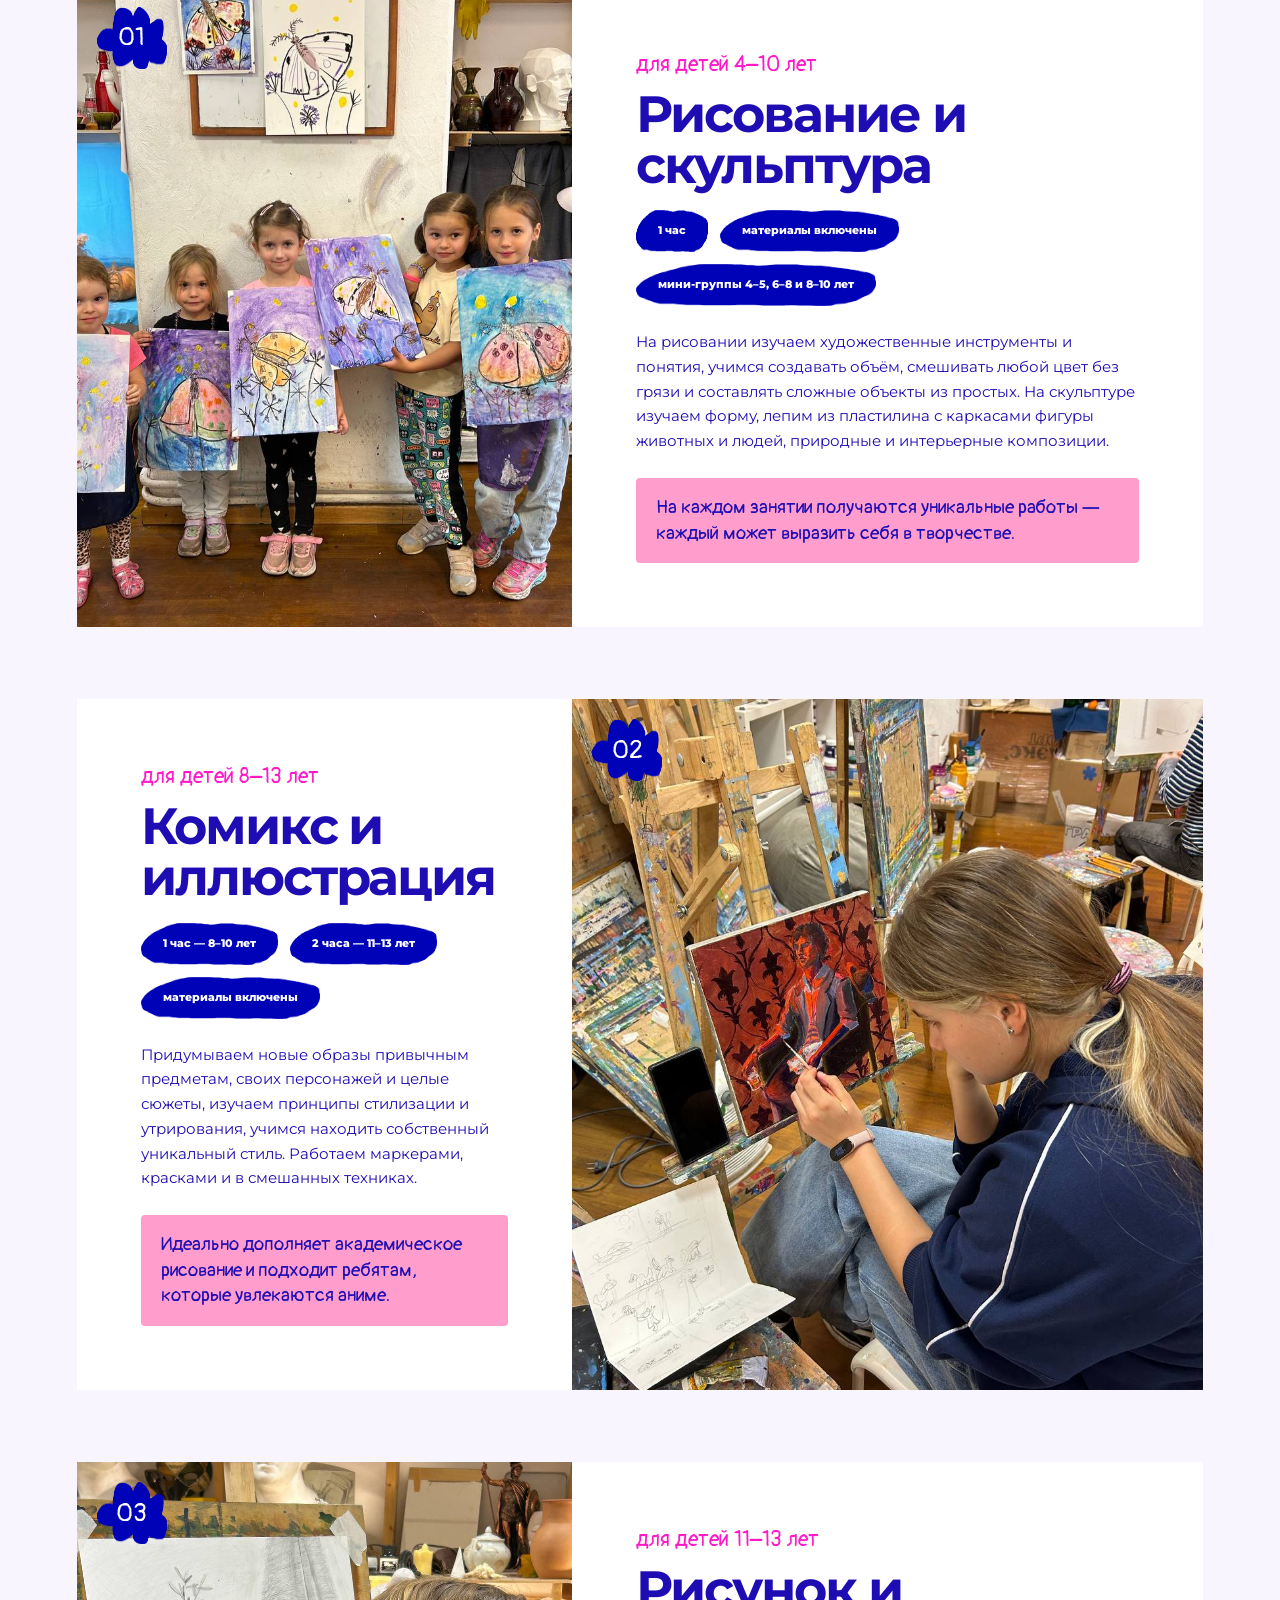
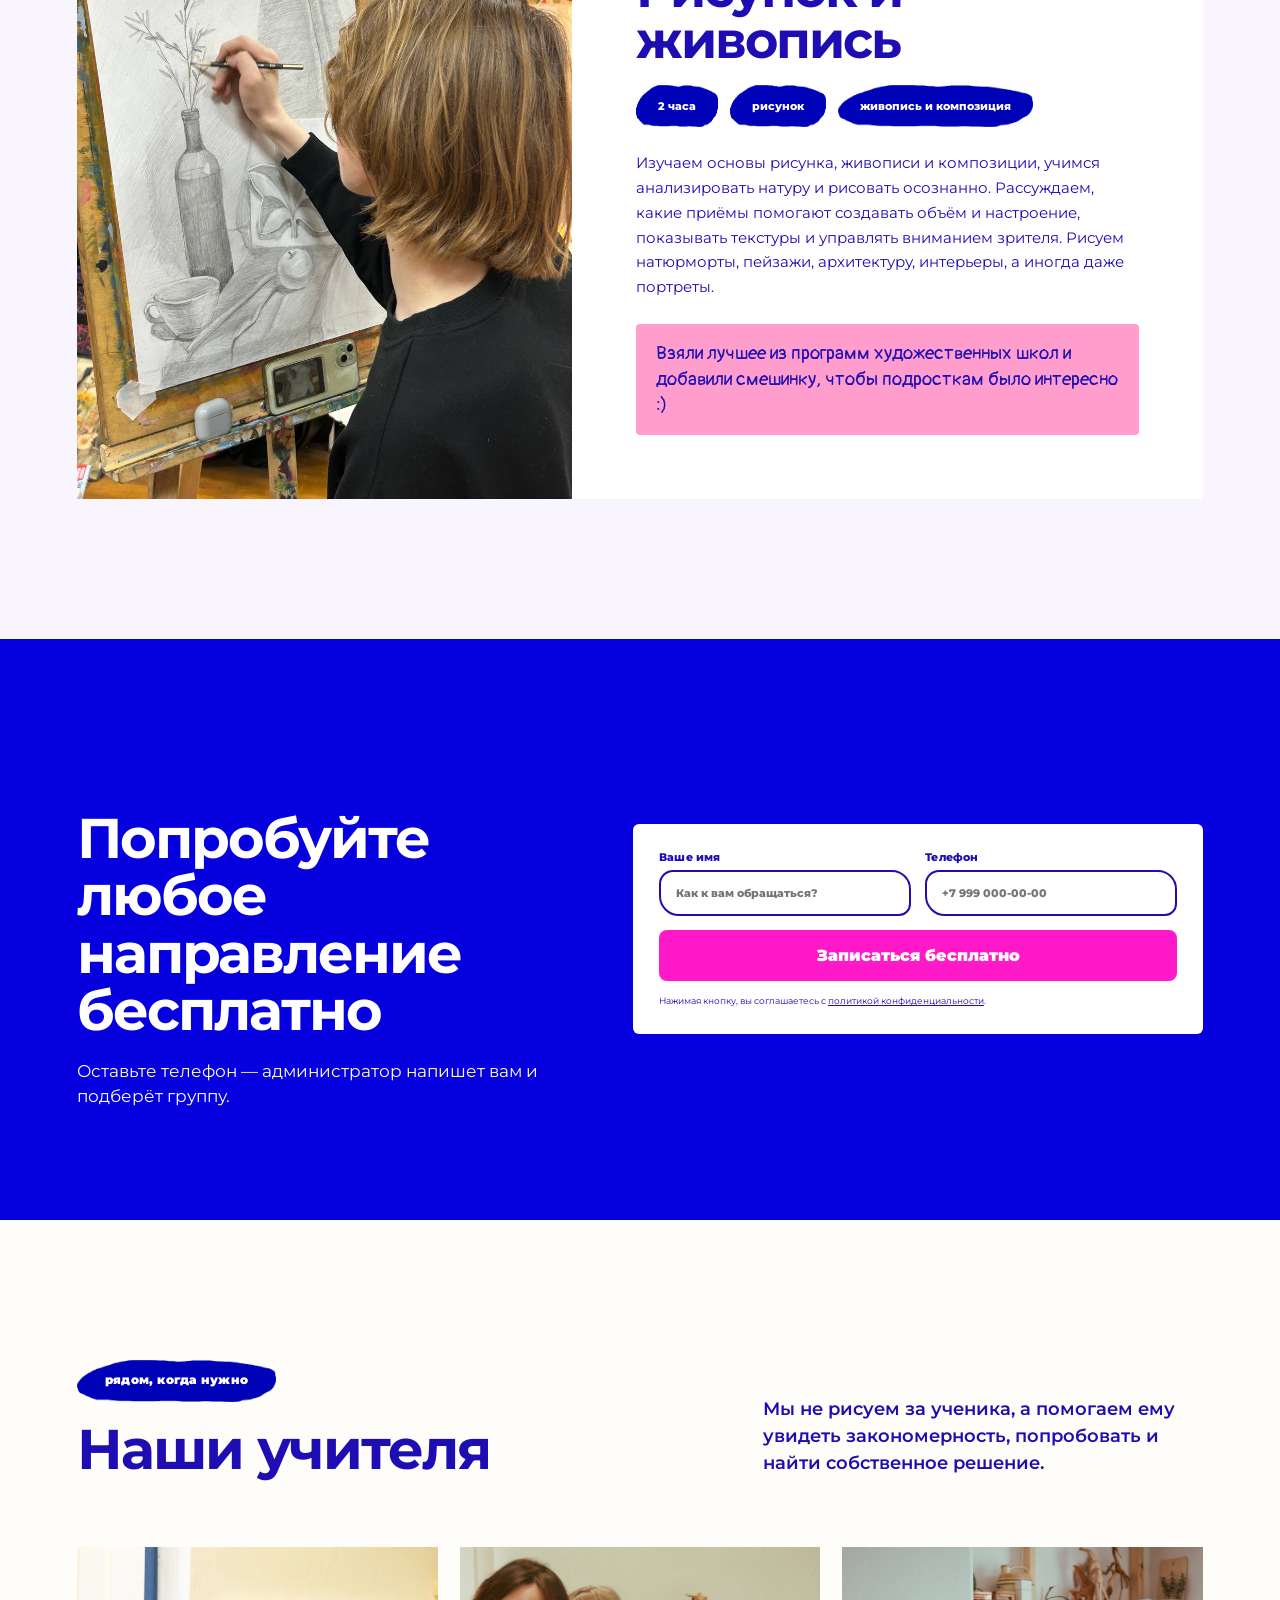
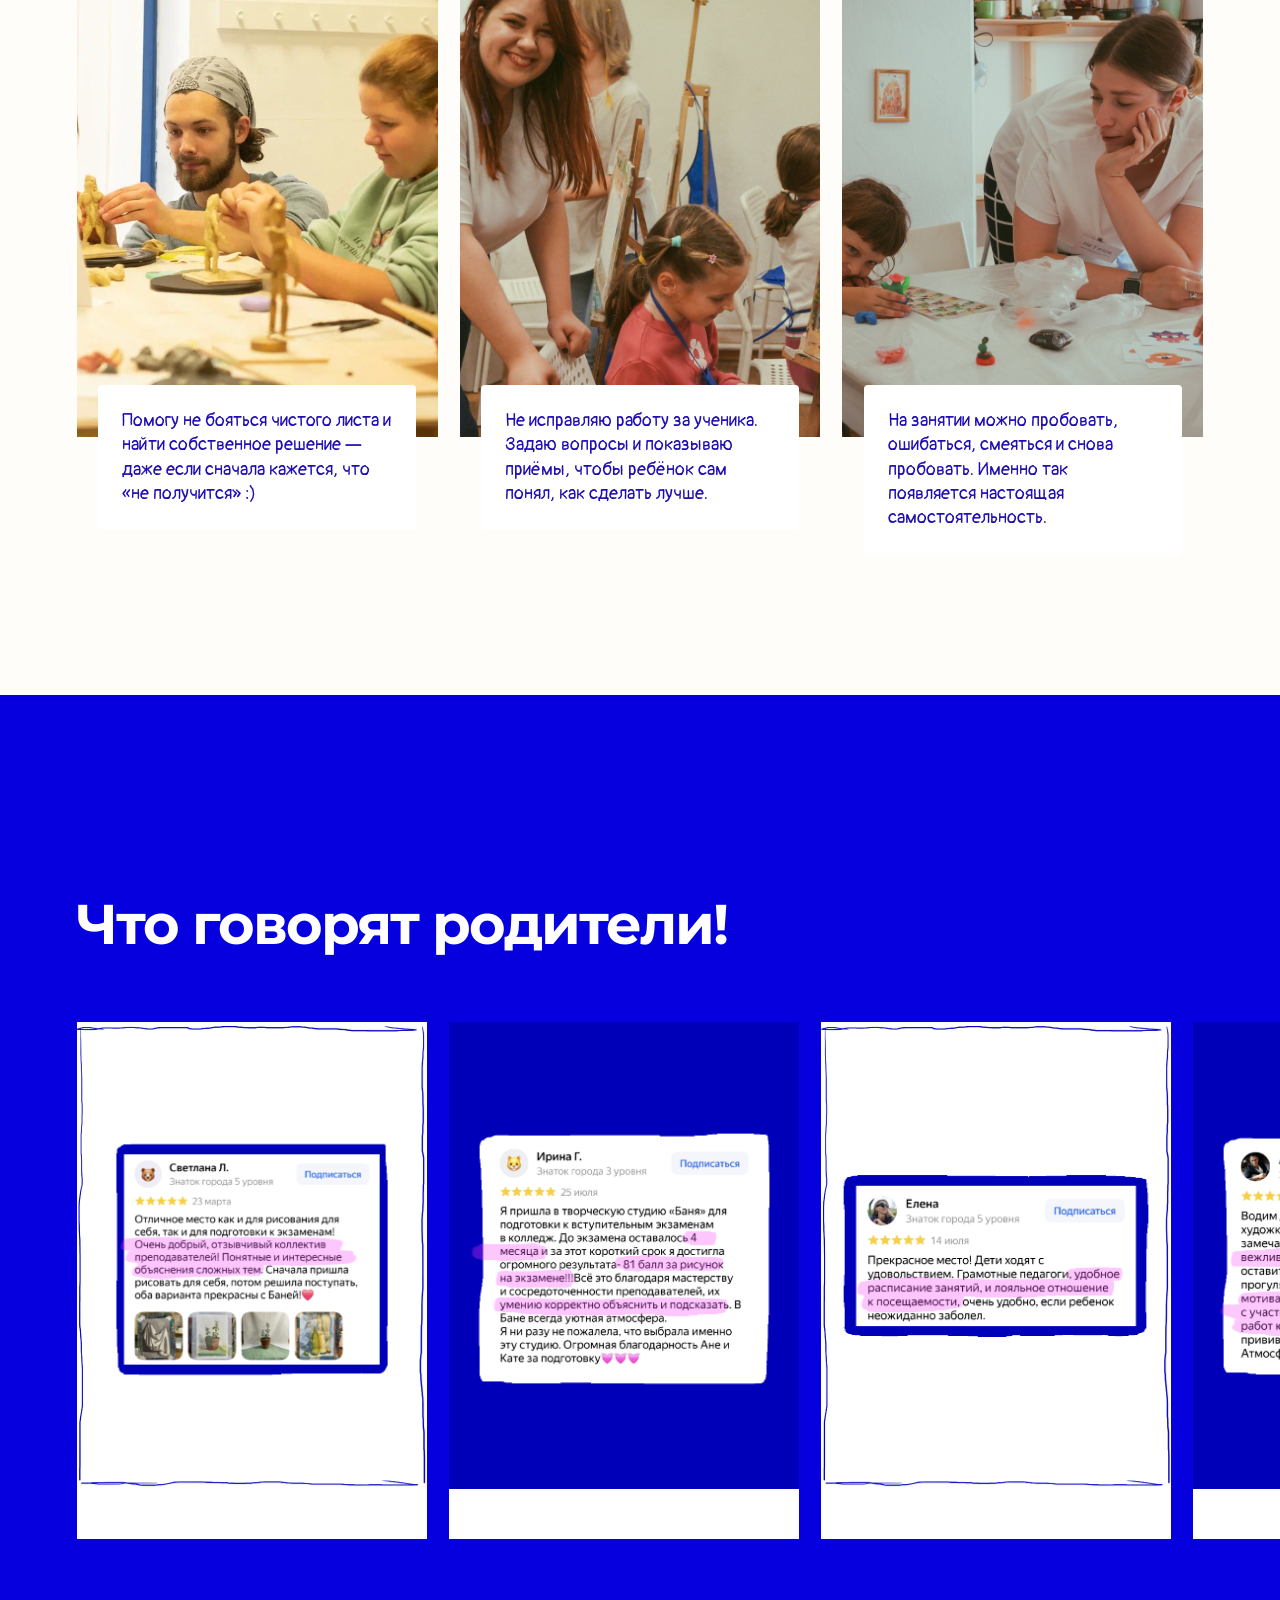
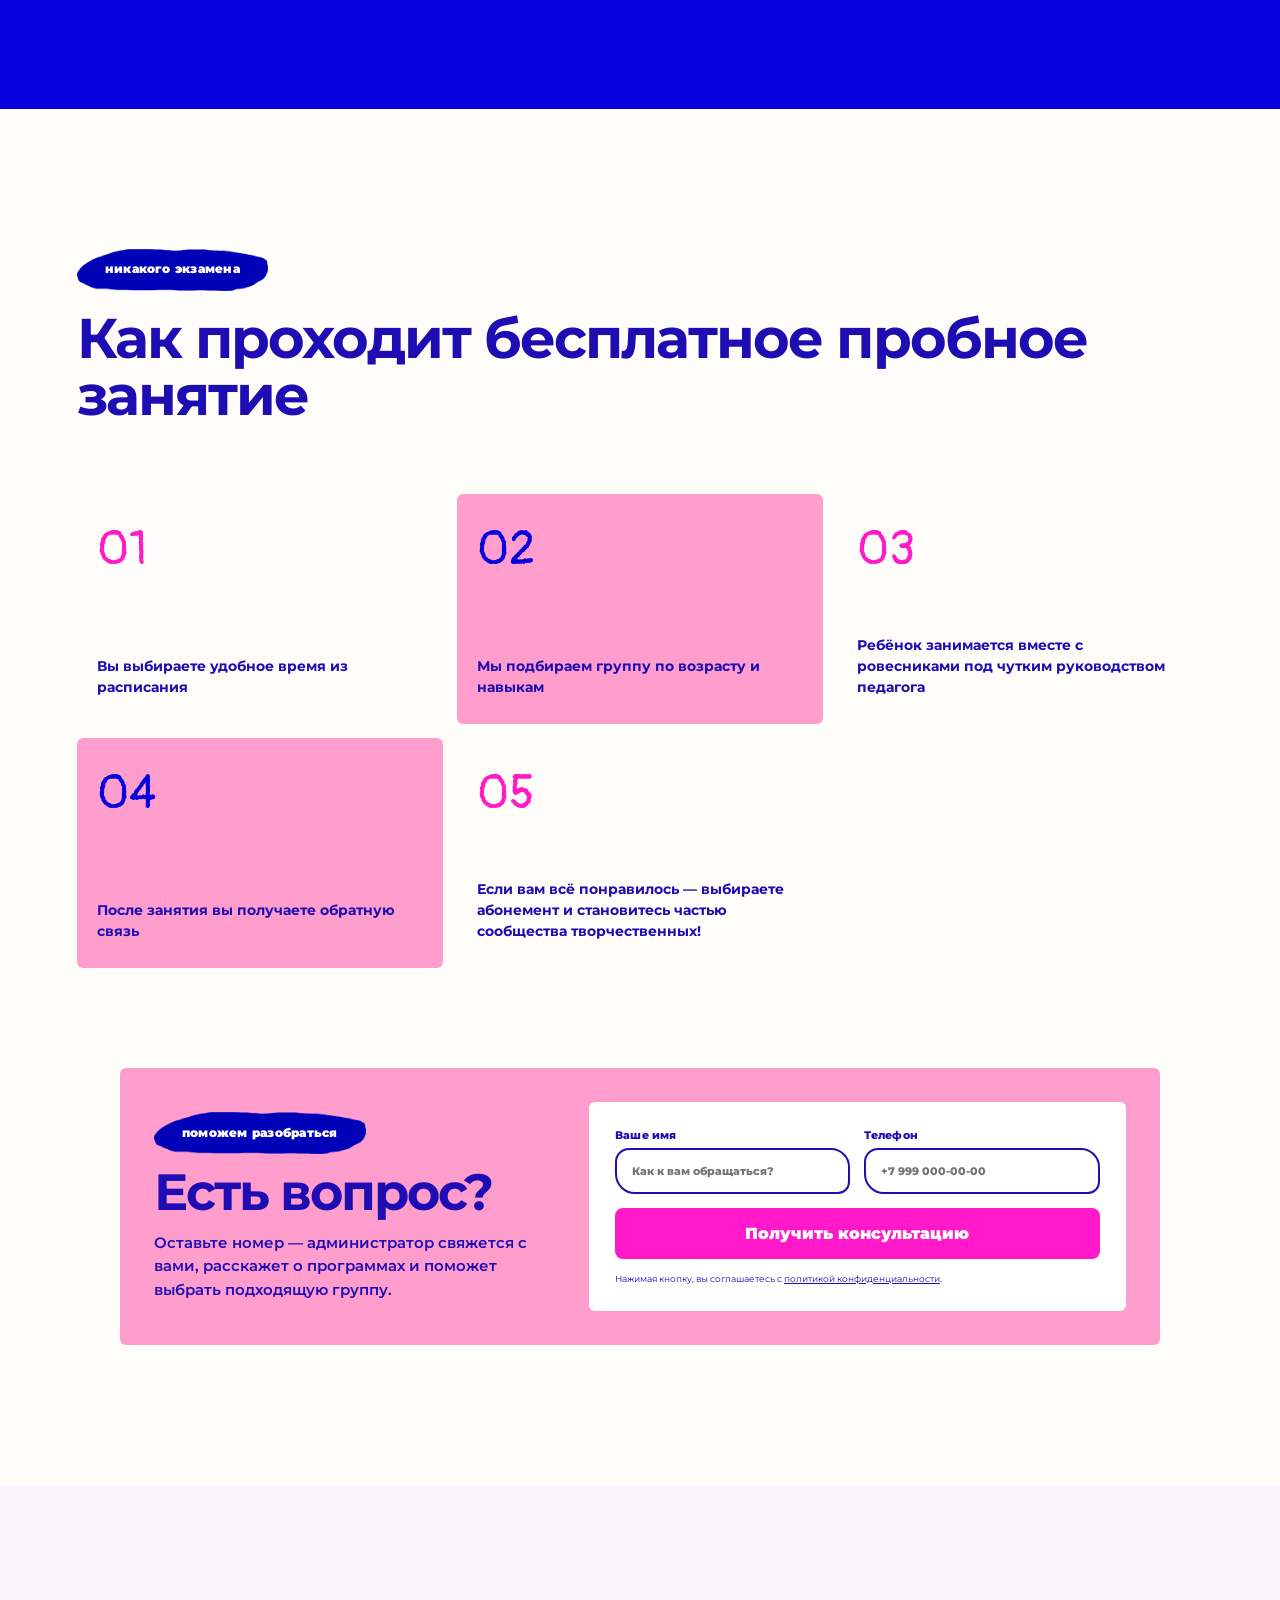
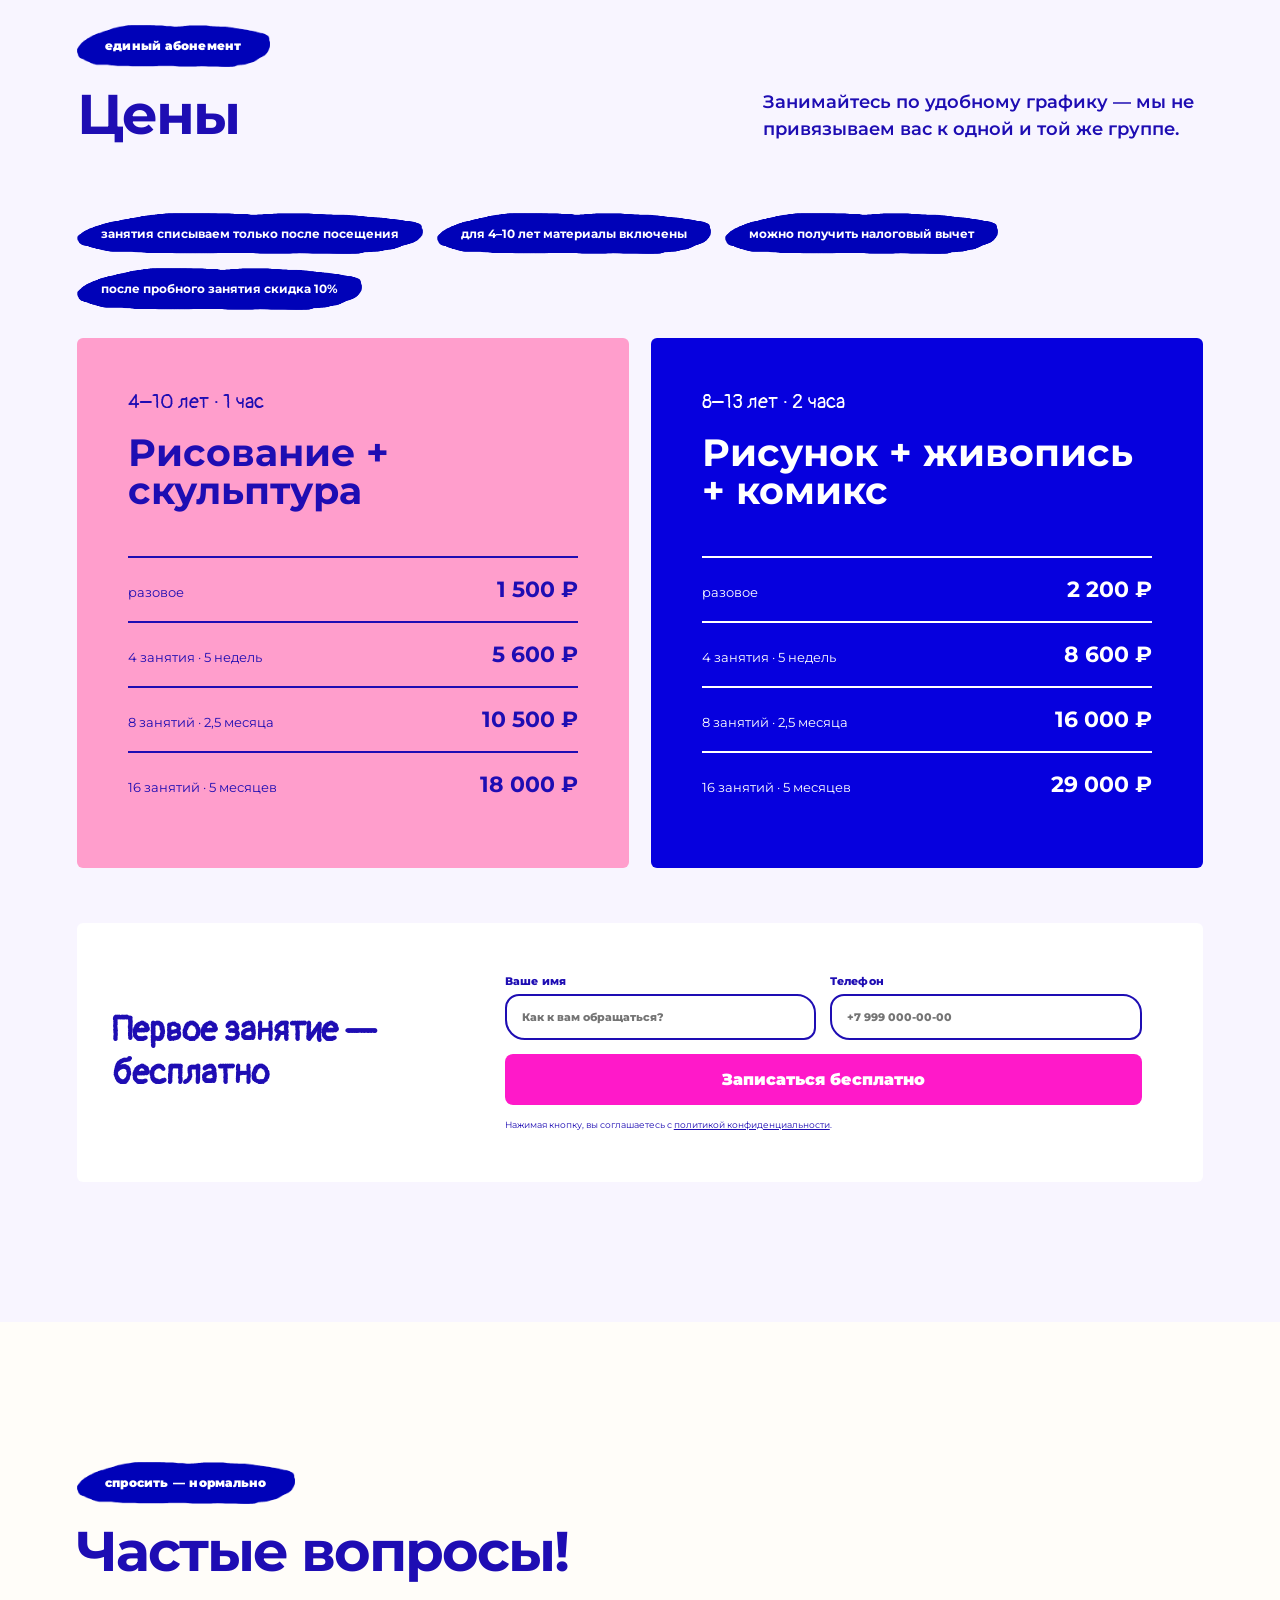
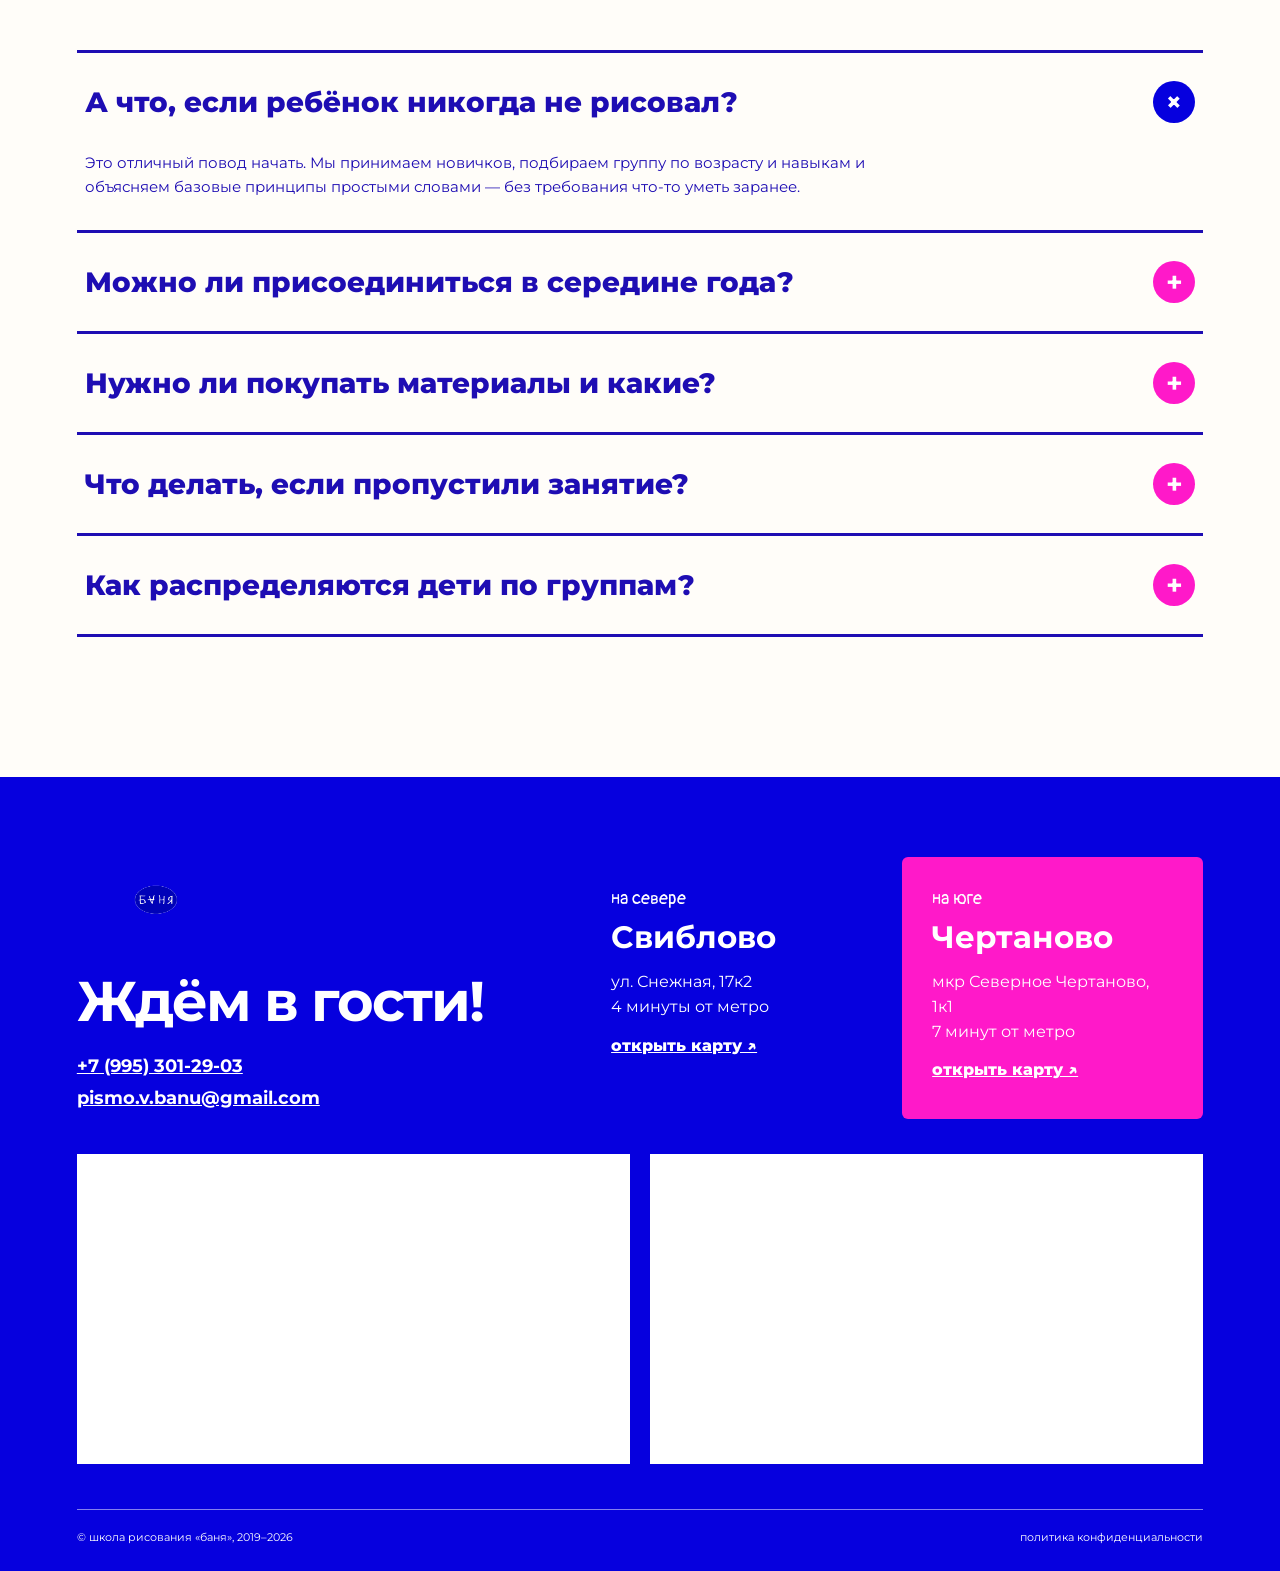
==== commit bb9ff045: "Publish split responsive hero layout" ====
--- a/index.html
+++ b/index.html
@@ -1 +1 @@
-<!doctype html><html lang="ru"><head><meta charset="utf-8"><meta name="viewport" content="width=device-width,initial-scale=1"><title>Баня — школа рисования для детей</title><meta name="description" content="Школа рисования для детей 4–13 лет в Москве"><link rel="stylesheet" href="styles.css"></head><body><main><header class="topbar"><a class="brand" href="#top" aria-label="Баня — на главную"><img src="assets/logo.png" alt="Баня" width="128" height="92" loading="eager" decoding="async"/></a><button class="menu-toggle" type="button" aria-expanded="false" aria-controls="main-menu"><span></span><span></span><span></span><b>Меню</b></button><div class="header-panel " id="main-menu"><nav aria-label="Основная навигация"><a href="#about">о нас</a><a href="#directions">направления</a><a href="#teachers">учителя</a><a href="#reviews">отзывы</a><a href="#prices">цены</a><a href="#faq">вопросы</a><a href="#contacts">контакты</a></nav><div class="header-actions"><a class="contact-button call" href="tel:+79953012903" aria-label="Позвонить в школу рисования Баня">Позвонить</a><a class="contact-button message" href="https://wa.me/79953012903" target="_blank" rel="noreferrer" aria-label="Написать в WhatsApp">Написать</a><a class="mini-cta" href="#trial">Пробное бесплатно</a></div></div></header><section class="hero" id="top"><div class="hero-photo"><img class="hero-image hero-image-desktop" src="assets/hero-desktop.jpg" alt="Ребёнок рисует на занятии в школе «Баня»"/><img class="hero-image hero-image-mobile" src="assets/hero-mobile.jpg" alt="Ребёнок показывает свою работу на занятии в школе «Баня»"/><span class="photo-sticker">понимать, а не срисовывать</span></div><div class="hero-copy"><p class="eyebrow">школа рисования «баня»</p><h1>Самая смешная <span>(и научная!)</span> школа рисования</h1><p class="hero-age">для детей 4–13 лет в Москве</p><div class="hero-points"><p>учим понимать правила, а не срисовывать</p><p>объясняем принципы рисования понятными словами, чтобы ваш ребёнок смог сам нарисовать всё, что придумает</p></div><a class="primary-button" href="#trial">Записаться на бесплатное пробное занятие</a></div><img src="assets/loop-arrow.png" alt="" width="120" height="120" loading="lazy" decoding="async" class="hero-doodle"/></section><section class="early-locations" aria-label="Филиалы школы рисования Баня"><div class="early-locations-intro"><p class="eyebrow">два филиала в Москве</p><h2>Выберите тот, что ближе</h2></div><a class="early-location-card" href="https://yandex.ru/maps/?text=Москва%2C%20Снежная%2017к2" target="_blank" rel="noreferrer"><span>на севере · 4 минуты от метро</span><strong>Свиблово</strong><p>ул. Снежная, 17к2</p><b>Открыть карту ↗</b></a><a class="early-location-card pink" href="https://yandex.ru/maps/?text=Москва%2C%20Северное%20Чертаново%201к1" target="_blank" rel="noreferrer"><span>на юге · 7 минут от метро</span><strong>Чертаново</strong><p>мкр Северное Чертаново, 1к1</p><b>Открыть карту ↗</b></a></section><section class="facts" aria-label="Коротко о школе"><article class="fact"><span class="fact-mark">2</span><p>филиала в Москве и более 1000 учеников</p></article><article class="fact"><span class="fact-mark">★</span><p>наши ученики ежегодно участвуют в выставках — и побеждают</p></article><article class="fact"><span class="fact-mark">✓</span><p>у нас есть лицензия на образовательную деятельность</p></article><article class="fact"><span class="fact-mark">∞</span><p>по единому абонементу можно ходить на все направления</p></article></section><section class="why section" id="about"><div class="section-heading"><p class="eyebrow">забота + академическая база</p><h2>Почему нас так любят родители?</h2></div><div class="why-layout"><div class="why-photo"><img src="assets/care.jpeg" alt="Педагог занимается с детьми в мастерской" loading="lazy" decoding="async" style="position:absolute;inset:0;width:100%;height:100%;object-fit:cover"/><span class="bubble">здесь можно быть собой</span></div><ol class="reason-list"><li><span>01</span><p>мы не учим по шаблону, а объясняем правила рисования простыми и смешными словами :)</p></li><li><span>02</span><p>придерживаемся принципа нескучного академизма: учим понимать форму, объём и композицию в интересных для ребёнка заданиях</p></li><li><span>03</span><p>наши ученики регулярно участвуют в выставках и становятся призёрами всероссийских и международных конкурсов</p></li><li><span>04</span><p>в бане никто не останется без заботы: администраторы посушат варежки ребёнка, покормят его обедом или развлекут играми, если вы задерживаетесь</p></li><li><span>05</span><p>всё организовано так, чтобы маленькие художники сами бежали на занятия — скорее придётся уговаривать их пойти домой</p></li><li><span>06</span><p>единый абонемент на все направления — ходите по удобному графику и сочетайте занятия; списываем их только после посещения</p></li></ol></div><p class="manifesto">Наша цель — научить замечать, анализировать, вдохновляться. <strong>А умение красиво рисовать — просто побочный эффект :)</strong></p></section><section class="directions section" id="directions"><div class="section-heading split-heading"><div><p class="eyebrow">единый абонемент</p><h2>Наши направления</h2></div><p>Не выбирайте, а сочетайте в одном абонементе разные направления</p></div><div class="direction-list"><article class="direction-card"><div class="direction-photo"><img src="assets/drawing.jpeg" alt="Рисование и скульптура в мастерской Баня" loading="lazy" decoding="async" style="position:absolute;inset:0;width:100%;height:100%;object-fit:cover"/><span class="direction-index">0<!-- -->1</span></div><div class="direction-copy"><p class="direction-age">для детей 4–10 лет</p><h3>Рисование и скульптура</h3><div class="tag-row"><span>1 час</span><span>материалы включены</span><span>мини-группы 4–5, 6–8 и 8–10 лет</span></div><p>На рисовании изучаем художественные инструменты и понятия, учимся создавать объём, смешивать любой цвет без грязи и составлять сложные объекты из простых. На скульптуре изучаем форму, лепим из пластилина с каркасами фигуры животных и людей, природные и интерьерные композиции.</p><p class="direction-note">На каждом занятии получаются уникальные работы — каждый может выразить себя в творчестве.</p></div></article><article class="direction-card"><div class="direction-photo"><img src="assets/sculpture.jpeg" alt="Комикс и иллюстрация в мастерской Баня" loading="lazy" decoding="async" style="position:absolute;inset:0;width:100%;height:100%;object-fit:cover"/><span class="direction-index">0<!-- -->2</span></div><div class="direction-copy"><p class="direction-age">для детей 8–13 лет</p><h3>Комикс и иллюстрация</h3><div class="tag-row"><span>1 час — 8–10 лет</span><span>2 часа — 11–13 лет</span><span>материалы включены</span></div><p>Придумываем новые образы привычным предметам, своих персонажей и целые сюжеты, изучаем принципы стилизации и утрирования, учимся находить собственный уникальный стиль. Работаем маркерами, красками и в смешанных техниках.</p><p class="direction-note">Идеально дополняет академическое рисование и подходит ребятам, которые увлекаются аниме.</p></div></article><article class="direction-card"><div class="direction-photo"><img src="assets/teen.jpg" alt="Рисунок и живопись в мастерской Баня" loading="lazy" decoding="async" style="position:absolute;inset:0;width:100%;height:100%;object-fit:cover"/><span class="direction-index">0<!-- -->3</span></div><div class="direction-copy"><p class="direction-age">для детей 11–13 лет</p><h3>Рисунок и живопись</h3><div class="tag-row"><span>2 часа</span><span>рисунок</span><span>живопись и композиция</span></div><p>Изучаем основы рисунка, живописи и композиции, учимся анализировать натуру и рисовать осознанно. Рассуждаем, какие приёмы помогают создавать объём и настроение, показывать текстуры и управлять вниманием зрителя. Рисуем натюрморты, пейзажи, архитектуру, интерьеры, а иногда даже портреты.</p><p class="direction-note">Взяли лучшее из программ художественных школ и добавили смешинку, чтобы подросткам было интересно :)</p></div></article></div></section><section class="trial-band" id="trial"><div><p class="eyebrow light">первое знакомство</p><h2>Попробуйте любое направление бесплатно</h2><p>Оставьте телефон — администратор напишет вам и подберёт группу.</p></div><form action="#" method="post" class="signup-form " data-form-type="trial"><input type="hidden" name="lead_type" value="trial"/><input type="hidden" name="form_name" value="Детская посадка — пробное занятие"/><label><span>Ваше имя</span><input autoComplete="name" placeholder="Как к вам обращаться?" required="" name="name"/></label><label><span>Телефон</span><input autoComplete="tel" inputMode="tel" placeholder="+7 999 000-00-00" required="" name="phone"/></label><button type="submit">Записаться бесплатно</button><small>Нажимая кнопку, вы соглашаетесь с <a href="https://v-bane.com/privacy" target="_blank">политикой конфиденциальности</a>.</small></form></section><section class="teachers section" id="teachers"><div class="section-heading split-heading"><div><p class="eyebrow">рядом, когда нужно</p><h2>Наши учителя</h2></div><p>Мы не рисуем за ученика, а помогаем ему увидеть закономерность, попробовать и найти собственное решение.</p></div><div class="teacher-grid"><article class="teacher-card"><div class="teacher-photo"><img src="assets/teacher-1.jpeg" alt="Педагог мастерской на занятии 1" loading="lazy" decoding="async" style="position:absolute;inset:0;width:100%;height:100%;object-fit:cover"/></div><p>Помогу не бояться чистого листа и найти собственное решение — даже если сначала кажется, что «не получится» :)</p></article><article class="teacher-card"><div class="teacher-photo"><img src="assets/teacher-2.jpeg" alt="Педагог мастерской на занятии 2" loading="lazy" decoding="async" style="position:absolute;inset:0;width:100%;height:100%;object-fit:cover"/></div><p>Не исправляю работу за ученика. Задаю вопросы и показываю приёмы, чтобы ребёнок сам понял, как сделать лучше.</p></article><article class="teacher-card"><div class="teacher-photo"><img src="assets/teacher-3.jpeg" alt="Педагог мастерской на занятии 3" loading="lazy" decoding="async" style="position:absolute;inset:0;width:100%;height:100%;object-fit:cover"/></div><p>На занятии можно пробовать, ошибаться, смеяться и снова пробовать. Именно так появляется настоящая самостоятельность.</p></article></div></section><section class="reviews section" id="reviews"><div class="section-heading"><p class="eyebrow light">говорят лучше нас</p><h2>Что говорят родители!</h2></div><div class="review-track"><figure><img src="assets/review-1.png" alt="Отзыв родителя о мастерской Баня 1" width="420" height="620" loading="lazy" decoding="async"/></figure><figure><img src="assets/review-2.png" alt="Отзыв родителя о мастерской Баня 2" width="420" height="620" loading="lazy" decoding="async"/></figure><figure><img src="assets/review-3.png" alt="Отзыв родителя о мастерской Баня 3" width="420" height="620" loading="lazy" decoding="async"/></figure><figure><img src="assets/review-4.png" alt="Отзыв родителя о мастерской Баня 4" width="420" height="620" loading="lazy" decoding="async"/></figure><figure><img src="assets/review-5.png" alt="Отзыв родителя о мастерской Баня 5" width="420" height="620" loading="lazy" decoding="async"/></figure><figure><img src="assets/review-6.png" alt="Отзыв родителя о мастерской Баня 6" width="420" height="620" loading="lazy" decoding="async"/></figure><figure><img src="assets/review-7.png" alt="Отзыв родителя о мастерской Баня 7" width="420" height="620" loading="lazy" decoding="async"/></figure><figure><img src="assets/review-8.png" alt="Отзыв родителя о мастерской Баня 8" width="420" height="620" loading="lazy" decoding="async"/></figure></div></section><section class="steps section" id="how"><div class="section-heading"><p class="eyebrow">никакого экзамена</p><h2>Как проходит бесплатное пробное занятие</h2></div><ol class="step-grid"><li><span>01</span><p>Вы выбираете удобное время из расписания</p></li><li><span>02</span><p>Мы подбираем группу по возрасту и навыкам</p></li><li><span>03</span><p>Ребёнок занимается вместе с ровесниками под чутким руководством педагога</p></li><li><span>04</span><p>После занятия вы получаете обратную связь</p></li><li><span>05</span><p>Если вам всё понравилось — выбираете абонемент и становитесь частью сообщества творчественных!</p></li></ol><div class="inline-trial consultation-card"><div class="consultation-copy"><p class="eyebrow">поможем разобраться</p><h3>Есть вопрос?</h3><p>Оставьте номер — администратор свяжется с вами, расскажет о программах и поможет выбрать подходящую группу.</p></div><form action="#" method="post" class="signup-form compact" data-form-type="consultation"><input type="hidden" name="lead_type" value="consultation"/><input type="hidden" name="form_name" value="Детская посадка — консультация"/><label><span>Ваше имя</span><input autoComplete="name" placeholder="Как к вам обращаться?" required="" name="name"/></label><label><span>Телефон</span><input autoComplete="tel" inputMode="tel" placeholder="+7 999 000-00-00" required="" name="phone"/></label><button type="submit">Получить консультацию</button><small>Нажимая кнопку, вы соглашаетесь с <a href="https://v-bane.com/privacy" target="_blank">политикой конфиденциальности</a>.</small></form></div></section><section class="prices section" id="prices"><div class="section-heading split-heading"><div><p class="eyebrow">единый абонемент</p><h2>Цены</h2></div><p>Занимайтесь по удобному графику — мы не привязываем вас к одной и той же группе.</p></div><div class="price-benefits"><span>занятия списываем только после посещения</span><span>для 4–10 лет материалы включены</span><span>можно получить налоговый вычет</span><span>после пробного занятия скидка 10%</span></div><div class="price-grid"><article class="price-card pink"><p class="price-kicker">4–10 лет · 1 час</p><h3>Рисование + скульптура</h3><div class="price-row"><span>разовое</span><b>1 500 ₽</b></div><div class="price-row"><span>4 занятия · 5 недель</span><b>5 600 ₽</b></div><div class="price-row"><span>8 занятий · 2,5 месяца</span><b>10 500 ₽</b></div><div class="price-row"><span>16 занятий · 5 месяцев</span><b>18 000 ₽</b></div></article><article class="price-card blue"><p class="price-kicker">8–13 лет · 2 часа</p><h3>Рисунок + живопись + комикс</h3><div class="price-row"><span>разовое</span><b>2 200 ₽</b></div><div class="price-row"><span>4 занятия · 5 недель</span><b>8 600 ₽</b></div><div class="price-row"><span>8 занятий · 2,5 месяца</span><b>16 000 ₽</b></div><div class="price-row"><span>16 занятий · 5 месяцев</span><b>29 000 ₽</b></div></article></div><div class="price-form"><h3>Первое занятие — бесплатно</h3><form action="#" method="post" class="signup-form compact" data-form-type="trial"><input type="hidden" name="lead_type" value="trial"/><input type="hidden" name="form_name" value="Детская посадка — пробное занятие"/><label><span>Ваше имя</span><input autoComplete="name" placeholder="Как к вам обращаться?" required="" name="name"/></label><label><span>Телефон</span><input autoComplete="tel" inputMode="tel" placeholder="+7 999 000-00-00" required="" name="phone"/></label><button type="submit">Записаться бесплатно</button><small>Нажимая кнопку, вы соглашаетесь с <a href="https://v-bane.com/privacy" target="_blank">политикой конфиденциальности</a>.</small></form></div></section><section class="faq section" id="faq"><div class="section-heading"><p class="eyebrow">спросить — нормально</p><h2>Частые вопросы!</h2></div><div class="faq-list"><details open=""><summary><span>А что, если ребёнок никогда не рисовал?</span><b>+</b></summary><p>Это отличный повод начать. Мы принимаем новичков, подбираем группу по возрасту и навыкам и объясняем базовые принципы простыми словами — без требования что-то уметь заранее.</p></details><details><summary><span>Можно ли присоединиться в середине года?</span><b>+</b></summary><p>Да. Программы устроены так, чтобы к группе можно было присоединиться в течение года. Администратор подберёт подходящий уровень и время.</p></details><details><summary><span>Нужно ли покупать материалы и какие?</span><b>+</b></summary><p>Для ребят 4–10 лет все материалы входят в стоимость. Для старших групп администратор заранее пришлёт короткий список того, что понадобится.</p></details><details><summary><span>Что делать, если пропустили занятие?</span><b>+</b></summary><p>Предупредите администратора. Мы отмечаем только фактические посещения и не списываем занятие в случае пропуска, пока действует абонемент.</p></details><details><summary><span>Как распределяются дети по группам?</span><b>+</b></summary><p>По возрасту и навыкам: 4–5, 6–8, 8–10 и 11–13 лет. После заявки уточним опыт ребёнка и предложим подходящую группу.</p></details></div></section><footer id="contacts"><div class="footer-top"><div><img src="assets/logo.png" alt="Баня" width="150" height="100" loading="lazy" decoding="async"/><h2>Ждём в гости!</h2><a href="tel:+79953012903">+7 (995) 301-29-03</a><a href="mailto:pismo.v.banu@gmail.com">pismo.v.banu@gmail.com</a></div><div class="address-list"><article><span>на севере</span><h3>Свиблово</h3><p>ул. Снежная, 17к2<br/>4 минуты от метро</p><a href="https://yandex.ru/maps/?text=Москва%2C%20Снежная%2017к2" target="_blank">открыть карту ↗</a></article><article><span>на юге</span><h3>Чертаново</h3><p>мкр Северное Чертаново, 1к1<br/>7 минут от метро</p><a href="https://yandex.ru/maps/?text=Москва%2C%20Северное%20Чертаново%201к1" target="_blank">открыть карту ↗</a></article></div></div><div class="maps"><iframe title="Карта филиала в Свиблово" src="https://yandex.ru/map-widget/v1/?mode=search&amp;text=Москва%2C%20Снежная%2017к2&amp;z=15" loading="lazy"></iframe><iframe title="Карта филиала в Чертаново" src="https://yandex.ru/map-widget/v1/?mode=search&amp;text=Москва%2C%20Северное%20Чертаново%201к1&amp;z=15" loading="lazy"></iframe></div><div class="footer-bottom"><span>© школа рисования «баня», 2019–2026</span><a href="https://v-bane.com/privacy" target="_blank">политика конфиденциальности</a></div></footer></main><script src="script.js"></script></body></html>+<!doctype html><html lang="ru"><head><meta charset="utf-8"><meta name="viewport" content="width=device-width,initial-scale=1"><title>Баня — школа рисования для детей</title><meta name="description" content="Школа рисования для детей 4–13 лет в Москве"><link rel="stylesheet" href="styles.css"></head><body><main><header class="topbar"><a class="brand" href="#top" aria-label="Баня — на главную"><img src="assets/logo.png" alt="Баня" width="128" height="92" loading="eager" decoding="async"/></a><button class="menu-toggle" type="button" aria-expanded="false" aria-controls="main-menu"><span></span><span></span><span></span><b>Меню</b></button><div class="header-panel " id="main-menu"><nav aria-label="Основная навигация"><a href="#about">о нас</a><a href="#directions">направления</a><a href="#teachers">учителя</a><a href="#reviews">отзывы</a><a href="#prices">цены</a><a href="#faq">вопросы</a><a href="#contacts">контакты</a></nav><div class="header-actions"><a class="contact-button call" href="tel:+79953012903" aria-label="Позвонить в школу рисования Баня">Позвонить</a><a class="contact-button message" href="https://wa.me/79953012903" target="_blank" rel="noreferrer" aria-label="Написать в WhatsApp">Написать</a><a class="mini-cta" href="#trial">Пробное бесплатно</a></div></div></header><section class="hero" id="top"><div class="hero-photo"><img class="hero-image hero-image-desktop" src="assets/hero-happy-desktop.jpg" alt="Ученица школы «Баня» показывает свою работу"/><img class="hero-image hero-image-mobile" src="assets/hero-happy-mobile.jpg" alt="Ученики школы «Баня» показывают свои работы"/><span class="photo-sticker">понимать, а не срисовывать</span></div><div class="hero-copy"><p class="eyebrow">школа рисования «баня»</p><h1>Самая смешная <span>(и научная!)</span> школа рисования</h1><p class="hero-age">для детей 4–13 лет в Москве</p><div class="hero-points"><p>учим понимать правила, а не срисовывать</p><p>объясняем принципы рисования понятными словами, чтобы ваш ребёнок смог сам нарисовать всё, что придумает</p></div><a class="primary-button" href="#trial">Записаться на бесплатное пробное занятие</a></div><img src="assets/loop-arrow.png" alt="" width="120" height="120" loading="lazy" decoding="async" class="hero-doodle"/></section><section class="early-locations" aria-label="Филиалы школы рисования Баня"><div class="early-locations-intro"><p class="eyebrow">два филиала в Москве</p><h2>Выберите тот, что ближе</h2></div><a class="early-location-card" href="https://yandex.ru/maps/?text=Москва%2C%20Снежная%2017к2" target="_blank" rel="noreferrer"><span>на севере · 4 минуты от метро</span><strong>Свиблово</strong><p>ул. Снежная, 17к2</p><b>Открыть карту ↗</b></a><a class="early-location-card pink" href="https://yandex.ru/maps/?text=Москва%2C%20Северное%20Чертаново%201к1" target="_blank" rel="noreferrer"><span>на юге · 7 минут от метро</span><strong>Чертаново</strong><p>мкр Северное Чертаново, 1к1</p><b>Открыть карту ↗</b></a></section><section class="facts" aria-label="Коротко о школе"><article class="fact"><span class="fact-mark">2</span><p>филиала в Москве и более 1000 учеников</p></article><article class="fact"><span class="fact-mark">★</span><p>наши ученики ежегодно участвуют в выставках — и побеждают</p></article><article class="fact"><span class="fact-mark">✓</span><p>у нас есть лицензия на образовательную деятельность</p></article><article class="fact"><span class="fact-mark">∞</span><p>по единому абонементу можно ходить на все направления</p></article></section><section class="why section" id="about"><div class="section-heading"><p class="eyebrow">забота + академическая база</p><h2>Почему нас так любят родители?</h2></div><div class="why-layout"><div class="why-photo"><img src="assets/care.jpeg" alt="Педагог занимается с детьми в мастерской" loading="lazy" decoding="async" style="position:absolute;inset:0;width:100%;height:100%;object-fit:cover"/><span class="bubble">здесь можно быть собой</span></div><ol class="reason-list"><li><span>01</span><p>мы не учим по шаблону, а объясняем правила рисования простыми и смешными словами :)</p></li><li><span>02</span><p>придерживаемся принципа нескучного академизма: учим понимать форму, объём и композицию в интересных для ребёнка заданиях</p></li><li><span>03</span><p>наши ученики регулярно участвуют в выставках и становятся призёрами всероссийских и международных конкурсов</p></li><li><span>04</span><p>в бане никто не останется без заботы: администраторы посушат варежки ребёнка, покормят его обедом или развлекут играми, если вы задерживаетесь</p></li><li><span>05</span><p>всё организовано так, чтобы маленькие художники сами бежали на занятия — скорее придётся уговаривать их пойти домой</p></li><li><span>06</span><p>единый абонемент на все направления — ходите по удобному графику и сочетайте занятия; списываем их только после посещения</p></li></ol></div><p class="manifesto">Наша цель — научить замечать, анализировать, вдохновляться. <strong>А умение красиво рисовать — просто побочный эффект :)</strong></p></section><section class="directions section" id="directions"><div class="section-heading split-heading"><div><p class="eyebrow">единый абонемент</p><h2>Наши направления</h2></div><p>Не выбирайте, а сочетайте в одном абонементе разные направления</p></div><div class="direction-list"><article class="direction-card"><div class="direction-photo"><img src="assets/drawing.jpeg" alt="Рисование и скульптура в мастерской Баня" loading="lazy" decoding="async" style="position:absolute;inset:0;width:100%;height:100%;object-fit:cover"/><span class="direction-index">0<!-- -->1</span></div><div class="direction-copy"><p class="direction-age">для детей 4–10 лет</p><h3>Рисование и скульптура</h3><div class="tag-row"><span>1 час</span><span>материалы включены</span><span>мини-группы 4–5, 6–8 и 8–10 лет</span></div><p>На рисовании изучаем художественные инструменты и понятия, учимся создавать объём, смешивать любой цвет без грязи и составлять сложные объекты из простых. На скульптуре изучаем форму, лепим из пластилина с каркасами фигуры животных и людей, природные и интерьерные композиции.</p><p class="direction-note">На каждом занятии получаются уникальные работы — каждый может выразить себя в творчестве.</p></div></article><article class="direction-card"><div class="direction-photo"><img src="assets/sculpture.jpeg" alt="Комикс и иллюстрация в мастерской Баня" loading="lazy" decoding="async" style="position:absolute;inset:0;width:100%;height:100%;object-fit:cover"/><span class="direction-index">0<!-- -->2</span></div><div class="direction-copy"><p class="direction-age">для детей 8–13 лет</p><h3>Комикс и иллюстрация</h3><div class="tag-row"><span>1 час — 8–10 лет</span><span>2 часа — 11–13 лет</span><span>материалы включены</span></div><p>Придумываем новые образы привычным предметам, своих персонажей и целые сюжеты, изучаем принципы стилизации и утрирования, учимся находить собственный уникальный стиль. Работаем маркерами, красками и в смешанных техниках.</p><p class="direction-note">Идеально дополняет академическое рисование и подходит ребятам, которые увлекаются аниме.</p></div></article><article class="direction-card"><div class="direction-photo"><img src="assets/teen.jpg" alt="Рисунок и живопись в мастерской Баня" loading="lazy" decoding="async" style="position:absolute;inset:0;width:100%;height:100%;object-fit:cover"/><span class="direction-index">0<!-- -->3</span></div><div class="direction-copy"><p class="direction-age">для детей 11–13 лет</p><h3>Рисунок и живопись</h3><div class="tag-row"><span>2 часа</span><span>рисунок</span><span>живопись и композиция</span></div><p>Изучаем основы рисунка, живописи и композиции, учимся анализировать натуру и рисовать осознанно. Рассуждаем, какие приёмы помогают создавать объём и настроение, показывать текстуры и управлять вниманием зрителя. Рисуем натюрморты, пейзажи, архитектуру, интерьеры, а иногда даже портреты.</p><p class="direction-note">Взяли лучшее из программ художественных школ и добавили смешинку, чтобы подросткам было интересно :)</p></div></article></div></section><section class="trial-band" id="trial"><div><p class="eyebrow light">первое знакомство</p><h2>Попробуйте любое направление бесплатно</h2><p>Оставьте телефон — администратор напишет вам и подберёт группу.</p></div><form action="#" method="post" class="signup-form " data-form-type="trial"><input type="hidden" name="lead_type" value="trial"/><input type="hidden" name="form_name" value="Детская посадка — пробное занятие"/><label><span>Ваше имя</span><input autoComplete="name" placeholder="Как к вам обращаться?" required="" name="name"/></label><label><span>Телефон</span><input autoComplete="tel" inputMode="tel" placeholder="+7 999 000-00-00" required="" name="phone"/></label><button type="submit">Записаться бесплатно</button><small>Нажимая кнопку, вы соглашаетесь с <a href="https://v-bane.com/privacy" target="_blank">политикой конфиденциальности</a>.</small></form></section><section class="teachers section" id="teachers"><div class="section-heading split-heading"><div><p class="eyebrow">рядом, когда нужно</p><h2>Наши учителя</h2></div><p>Мы не рисуем за ученика, а помогаем ему увидеть закономерность, попробовать и найти собственное решение.</p></div><div class="teacher-grid"><article class="teacher-card"><div class="teacher-photo"><img src="assets/teacher-1.jpeg" alt="Педагог мастерской на занятии 1" loading="lazy" decoding="async" style="position:absolute;inset:0;width:100%;height:100%;object-fit:cover"/></div><p>Помогу не бояться чистого листа и найти собственное решение — даже если сначала кажется, что «не получится» :)</p></article><article class="teacher-card"><div class="teacher-photo"><img src="assets/teacher-2.jpeg" alt="Педагог мастерской на занятии 2" loading="lazy" decoding="async" style="position:absolute;inset:0;width:100%;height:100%;object-fit:cover"/></div><p>Не исправляю работу за ученика. Задаю вопросы и показываю приёмы, чтобы ребёнок сам понял, как сделать лучше.</p></article><article class="teacher-card"><div class="teacher-photo"><img src="assets/teacher-3.jpeg" alt="Педагог мастерской на занятии 3" loading="lazy" decoding="async" style="position:absolute;inset:0;width:100%;height:100%;object-fit:cover"/></div><p>На занятии можно пробовать, ошибаться, смеяться и снова пробовать. Именно так появляется настоящая самостоятельность.</p></article></div></section><section class="reviews section" id="reviews"><div class="section-heading"><p class="eyebrow light">говорят лучше нас</p><h2>Что говорят родители!</h2></div><div class="review-track"><figure><img src="assets/review-1.png" alt="Отзыв родителя о мастерской Баня 1" width="420" height="620" loading="lazy" decoding="async"/></figure><figure><img src="assets/review-2.png" alt="Отзыв родителя о мастерской Баня 2" width="420" height="620" loading="lazy" decoding="async"/></figure><figure><img src="assets/review-3.png" alt="Отзыв родителя о мастерской Баня 3" width="420" height="620" loading="lazy" decoding="async"/></figure><figure><img src="assets/review-4.png" alt="Отзыв родителя о мастерской Баня 4" width="420" height="620" loading="lazy" decoding="async"/></figure><figure><img src="assets/review-5.png" alt="Отзыв родителя о мастерской Баня 5" width="420" height="620" loading="lazy" decoding="async"/></figure><figure><img src="assets/review-6.png" alt="Отзыв родителя о мастерской Баня 6" width="420" height="620" loading="lazy" decoding="async"/></figure><figure><img src="assets/review-7.png" alt="Отзыв родителя о мастерской Баня 7" width="420" height="620" loading="lazy" decoding="async"/></figure><figure><img src="assets/review-8.png" alt="Отзыв родителя о мастерской Баня 8" width="420" height="620" loading="lazy" decoding="async"/></figure></div></section><section class="steps section" id="how"><div class="section-heading"><p class="eyebrow">никакого экзамена</p><h2>Как проходит бесплатное пробное занятие</h2></div><ol class="step-grid"><li><span>01</span><p>Вы выбираете удобное время из расписания</p></li><li><span>02</span><p>Мы подбираем группу по возрасту и навыкам</p></li><li><span>03</span><p>Ребёнок занимается вместе с ровесниками под чутким руководством педагога</p></li><li><span>04</span><p>После занятия вы получаете обратную связь</p></li><li><span>05</span><p>Если вам всё понравилось — выбираете абонемент и становитесь частью сообщества творчественных!</p></li></ol><div class="inline-trial consultation-card"><div class="consultation-copy"><p class="eyebrow">поможем разобраться</p><h3>Есть вопрос?</h3><p>Оставьте номер — администратор свяжется с вами, расскажет о программах и поможет выбрать подходящую группу.</p></div><form action="#" method="post" class="signup-form compact" data-form-type="consultation"><input type="hidden" name="lead_type" value="consultation"/><input type="hidden" name="form_name" value="Детская посадка — консультация"/><label><span>Ваше имя</span><input autoComplete="name" placeholder="Как к вам обращаться?" required="" name="name"/></label><label><span>Телефон</span><input autoComplete="tel" inputMode="tel" placeholder="+7 999 000-00-00" required="" name="phone"/></label><button type="submit">Получить консультацию</button><small>Нажимая кнопку, вы соглашаетесь с <a href="https://v-bane.com/privacy" target="_blank">политикой конфиденциальности</a>.</small></form></div></section><section class="prices section" id="prices"><div class="section-heading split-heading"><div><p class="eyebrow">единый абонемент</p><h2>Цены</h2></div><p>Занимайтесь по удобному графику — мы не привязываем вас к одной и той же группе.</p></div><div class="price-benefits"><span>занятия списываем только после посещения</span><span>для 4–10 лет материалы включены</span><span>можно получить налоговый вычет</span><span>после пробного занятия скидка 10%</span></div><div class="price-grid"><article class="price-card pink"><p class="price-kicker">4–10 лет · 1 час</p><h3>Рисование + скульптура</h3><div class="price-row"><span>разовое</span><b>1 500 ₽</b></div><div class="price-row"><span>4 занятия · 5 недель</span><b>5 600 ₽</b></div><div class="price-row"><span>8 занятий · 2,5 месяца</span><b>10 500 ₽</b></div><div class="price-row"><span>16 занятий · 5 месяцев</span><b>18 000 ₽</b></div></article><article class="price-card blue"><p class="price-kicker">8–13 лет · 2 часа</p><h3>Рисунок + живопись + комикс</h3><div class="price-row"><span>разовое</span><b>2 200 ₽</b></div><div class="price-row"><span>4 занятия · 5 недель</span><b>8 600 ₽</b></div><div class="price-row"><span>8 занятий · 2,5 месяца</span><b>16 000 ₽</b></div><div class="price-row"><span>16 занятий · 5 месяцев</span><b>29 000 ₽</b></div></article></div><div class="price-form"><h3>Первое занятие — бесплатно</h3><form action="#" method="post" class="signup-form compact" data-form-type="trial"><input type="hidden" name="lead_type" value="trial"/><input type="hidden" name="form_name" value="Детская посадка — пробное занятие"/><label><span>Ваше имя</span><input autoComplete="name" placeholder="Как к вам обращаться?" required="" name="name"/></label><label><span>Телефон</span><input autoComplete="tel" inputMode="tel" placeholder="+7 999 000-00-00" required="" name="phone"/></label><button type="submit">Записаться бесплатно</button><small>Нажимая кнопку, вы соглашаетесь с <a href="https://v-bane.com/privacy" target="_blank">политикой конфиденциальности</a>.</small></form></div></section><section class="faq section" id="faq"><div class="section-heading"><p class="eyebrow">спросить — нормально</p><h2>Частые вопросы!</h2></div><div class="faq-list"><details open=""><summary><span>А что, если ребёнок никогда не рисовал?</span><b>+</b></summary><p>Это отличный повод начать. Мы принимаем новичков, подбираем группу по возрасту и навыкам и объясняем базовые принципы простыми словами — без требования что-то уметь заранее.</p></details><details><summary><span>Можно ли присоединиться в середине года?</span><b>+</b></summary><p>Да. Программы устроены так, чтобы к группе можно было присоединиться в течение года. Администратор подберёт подходящий уровень и время.</p></details><details><summary><span>Нужно ли покупать материалы и какие?</span><b>+</b></summary><p>Для ребят 4–10 лет все материалы входят в стоимость. Для старших групп администратор заранее пришлёт короткий список того, что понадобится.</p></details><details><summary><span>Что делать, если пропустили занятие?</span><b>+</b></summary><p>Предупредите администратора. Мы отмечаем только фактические посещения и не списываем занятие в случае пропуска, пока действует абонемент.</p></details><details><summary><span>Как распределяются дети по группам?</span><b>+</b></summary><p>По возрасту и навыкам: 4–5, 6–8, 8–10 и 11–13 лет. После заявки уточним опыт ребёнка и предложим подходящую группу.</p></details></div></section><footer id="contacts"><div class="footer-top"><div><img src="assets/logo.png" alt="Баня" width="150" height="100" loading="lazy" decoding="async"/><h2>Ждём в гости!</h2><a href="tel:+79953012903">+7 (995) 301-29-03</a><a href="mailto:pismo.v.banu@gmail.com">pismo.v.banu@gmail.com</a></div><div class="address-list"><article><span>на севере</span><h3>Свиблово</h3><p>ул. Снежная, 17к2<br/>4 минуты от метро</p><a href="https://yandex.ru/maps/?text=Москва%2C%20Снежная%2017к2" target="_blank">открыть карту ↗</a></article><article><span>на юге</span><h3>Чертаново</h3><p>мкр Северное Чертаново, 1к1<br/>7 минут от метро</p><a href="https://yandex.ru/maps/?text=Москва%2C%20Северное%20Чертаново%201к1" target="_blank">открыть карту ↗</a></article></div></div><div class="maps"><iframe title="Карта филиала в Свиблово" src="https://yandex.ru/map-widget/v1/?mode=search&amp;text=Москва%2C%20Снежная%2017к2&amp;z=15" loading="lazy"></iframe><iframe title="Карта филиала в Чертаново" src="https://yandex.ru/map-widget/v1/?mode=search&amp;text=Москва%2C%20Северное%20Чертаново%201к1&amp;z=15" loading="lazy"></iframe></div><div class="footer-bottom"><span>© школа рисования «баня», 2019–2026</span><a href="https://v-bane.com/privacy" target="_blank">политика конфиденциальности</a></div></footer></main><script src="script.js"></script></body></html>
--- a/styles.css
+++ b/styles.css
@@ -450,3 +450,70 @@
   .why-photo,.teacher-photo{border-radius:0}
   .direction-card{border-radius:0}
 }
+
+/* Первый экран: текст и фотография — два самостоятельных блока */
+.hero {
+  min-height:calc(100vh - 88px);
+  display:grid;
+  grid-template-columns:minmax(0,48%) minmax(0,52%);
+  background:var(--blue);
+  overflow:hidden;
+}
+.hero::after { display:none; }
+.hero-copy {
+  grid-column:1;
+  grid-row:1;
+  width:100%;
+  min-height:calc(100vh - 88px);
+  padding:64px clamp(30px,5vw,78px);
+  background:var(--blue);
+}
+.hero-photo {
+  position:relative;
+  inset:auto;
+  grid-column:2;
+  grid-row:1;
+  min-height:calc(100vh - 88px);
+  background:#f4f1ff;
+}
+.hero-photo .hero-image {
+  position:absolute;
+  inset:0;
+  width:100%;
+  height:100%;
+  object-fit:cover;
+  object-position:center;
+}
+.hero-photo .hero-image-desktop { display:block; }
+.hero-photo .hero-image-mobile { display:none; }
+.hero-doodle { display:none; }
+.hero .primary-button {
+  border-color:var(--pink);
+  box-shadow:none;
+}
+
+@media(max-width:700px) {
+  .hero {
+    min-height:0;
+    grid-template-columns:1fr;
+    grid-template-rows:auto auto;
+  }
+  .hero-copy {
+    grid-column:1;
+    grid-row:1;
+    min-height:0;
+    padding:48px 20px 46px;
+  }
+  .hero-photo {
+    grid-column:1;
+    grid-row:2;
+    min-height:0;
+    aspect-ratio:4 / 3;
+  }
+  .hero-photo .hero-image-desktop { display:none; }
+  .hero-photo .hero-image-mobile { display:block; }
+  .photo-sticker {
+    right:16px;
+    bottom:14px;
+  }
+}
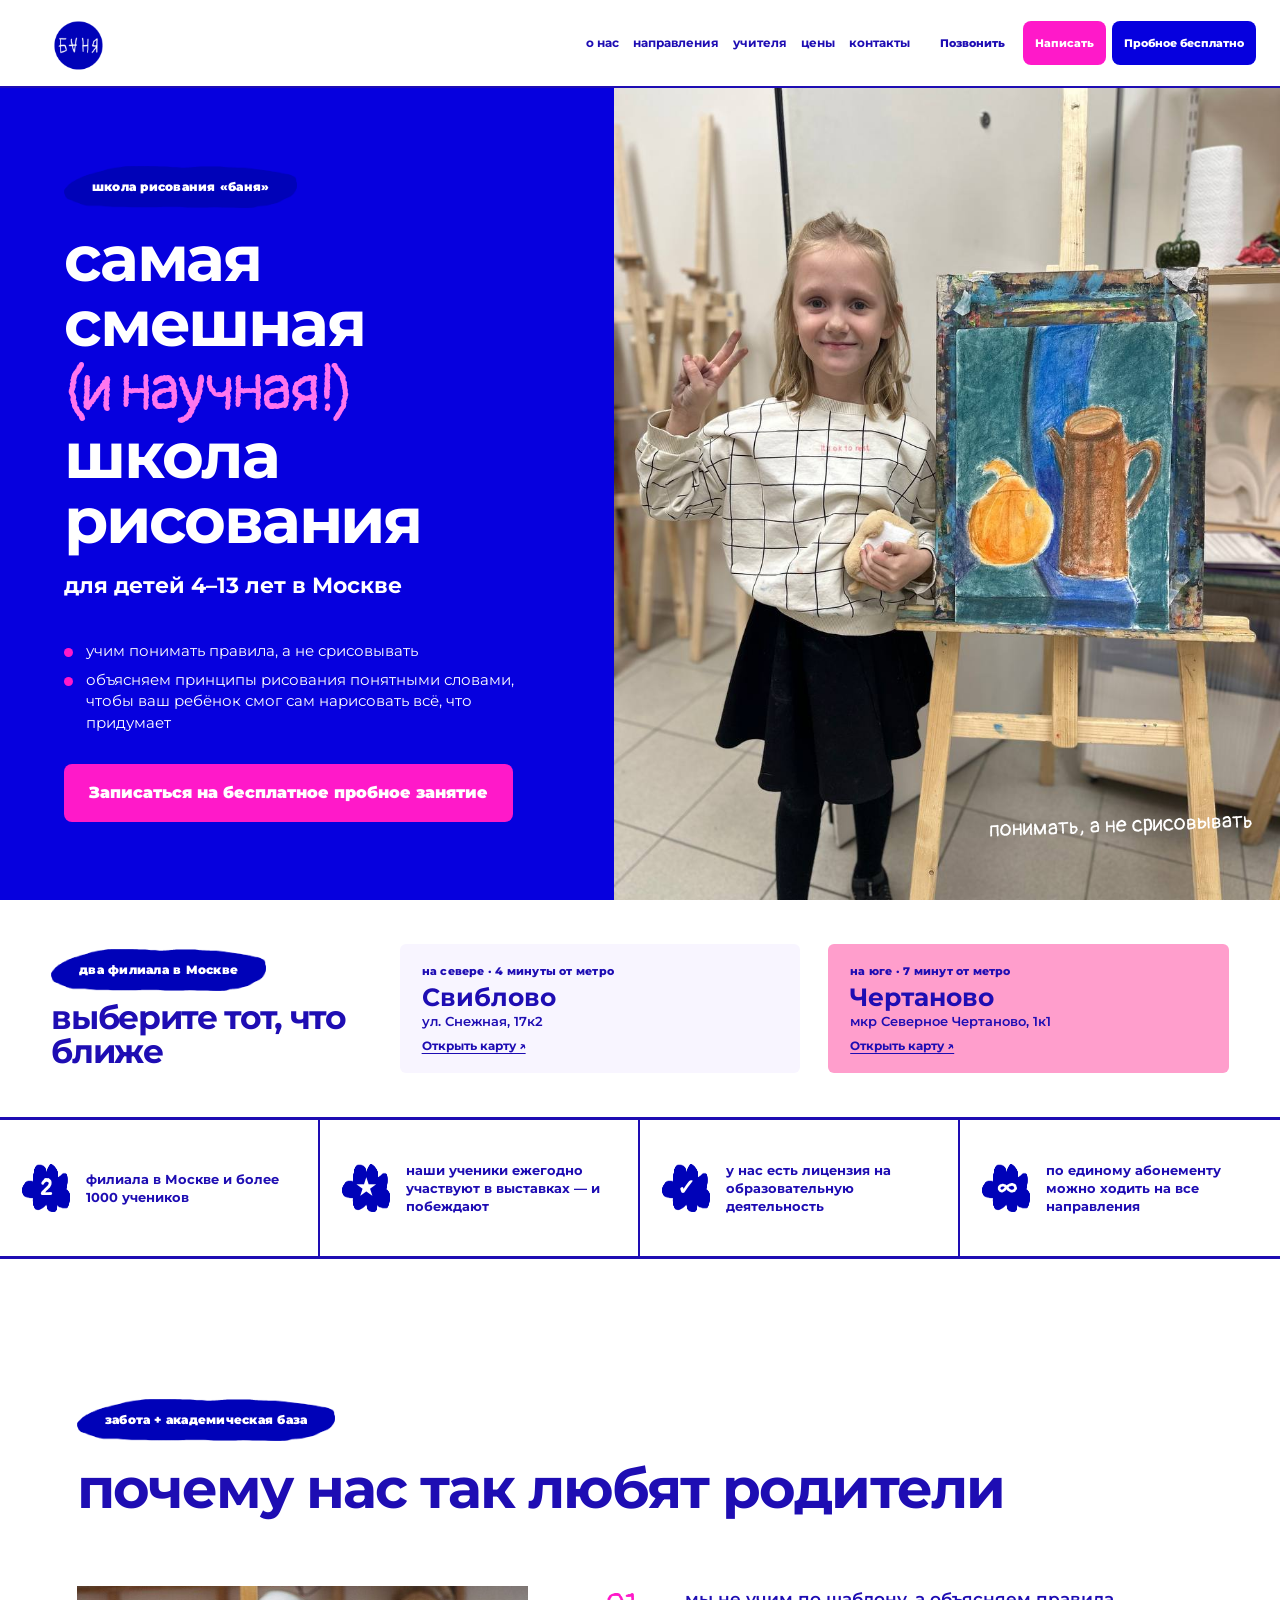
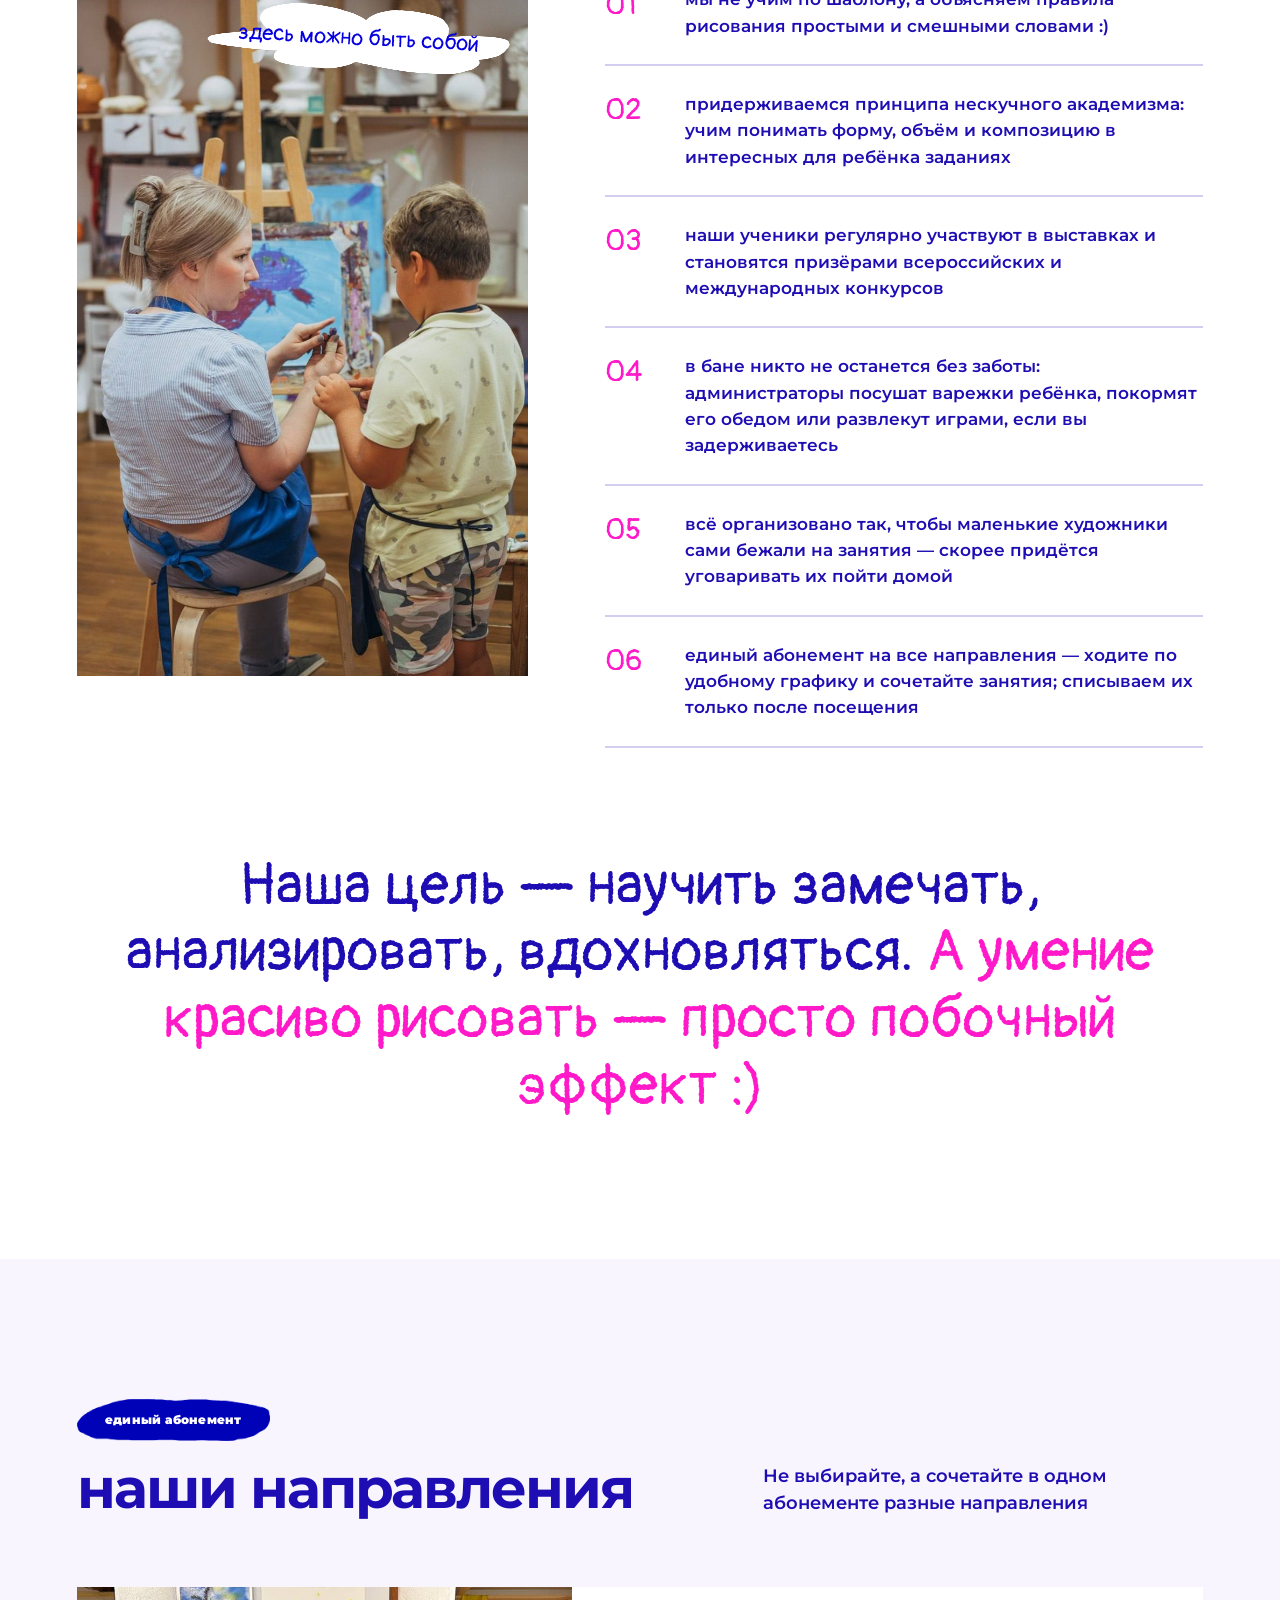
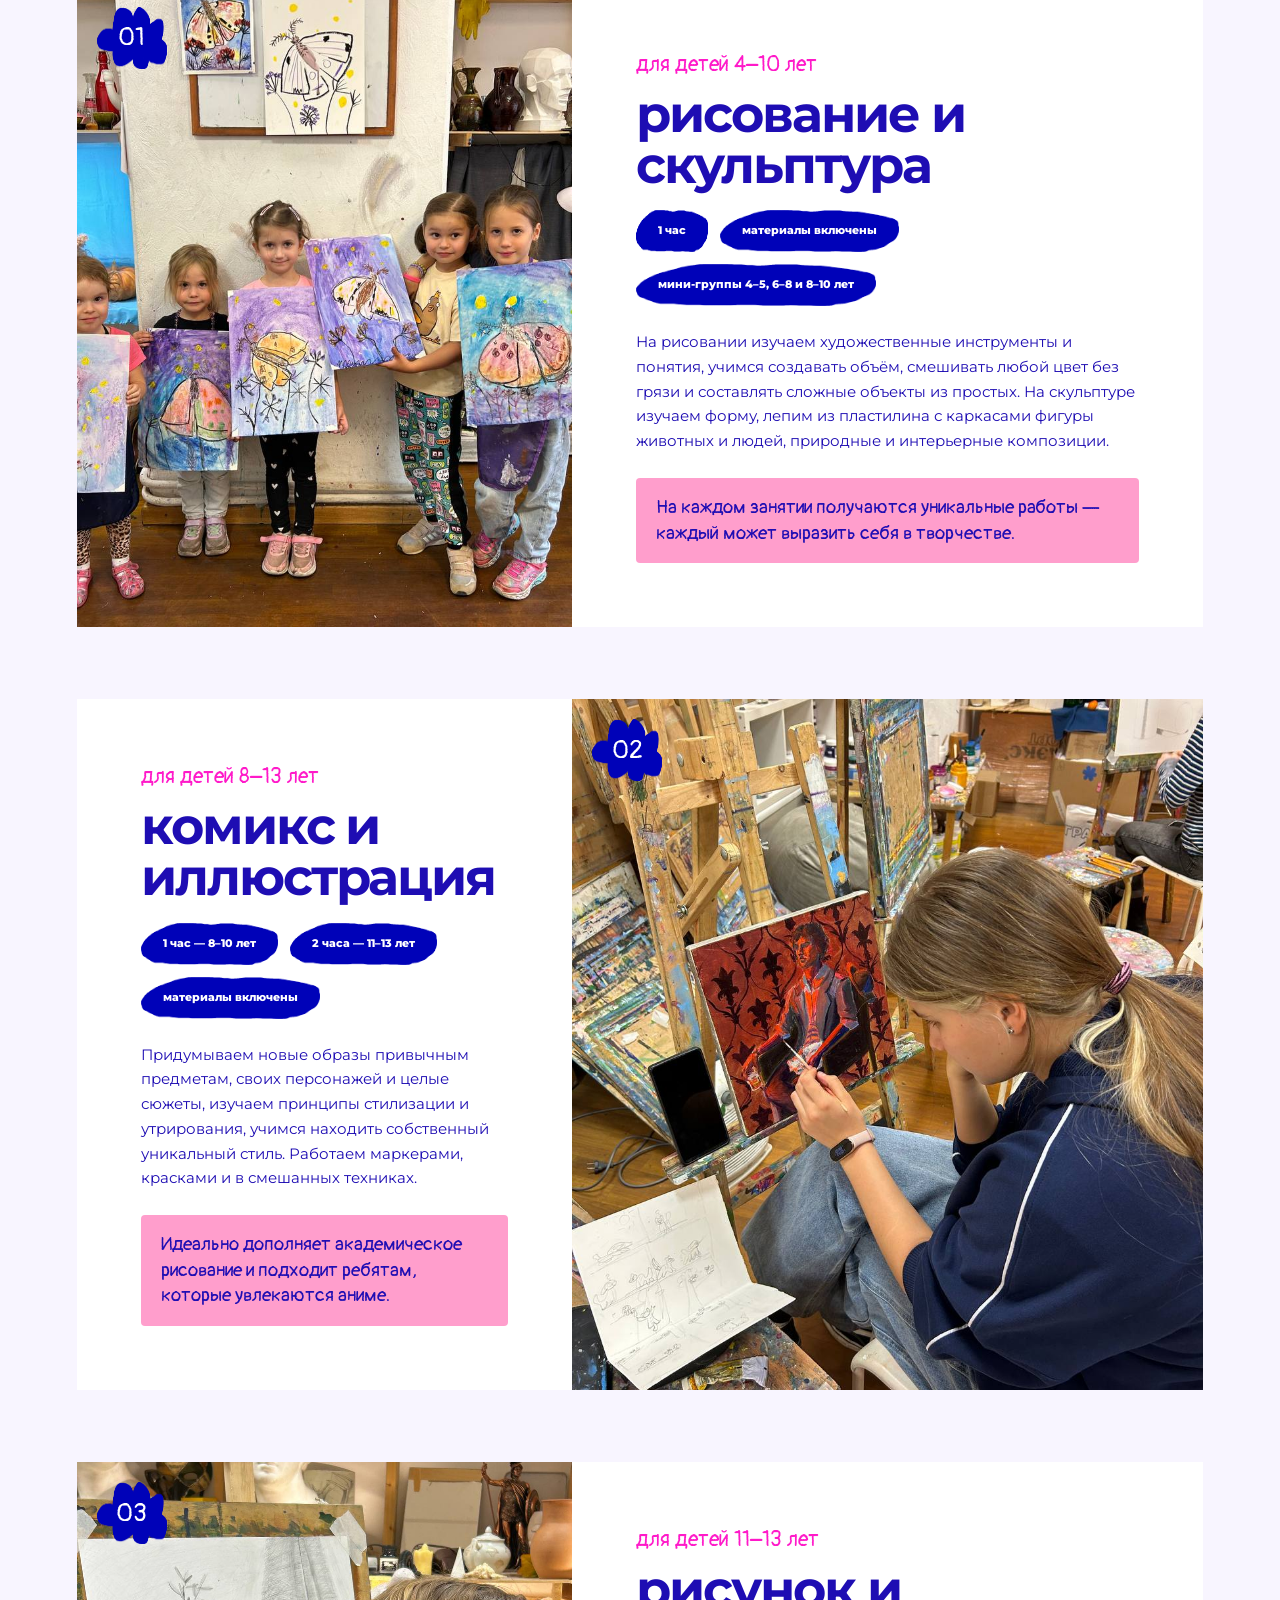
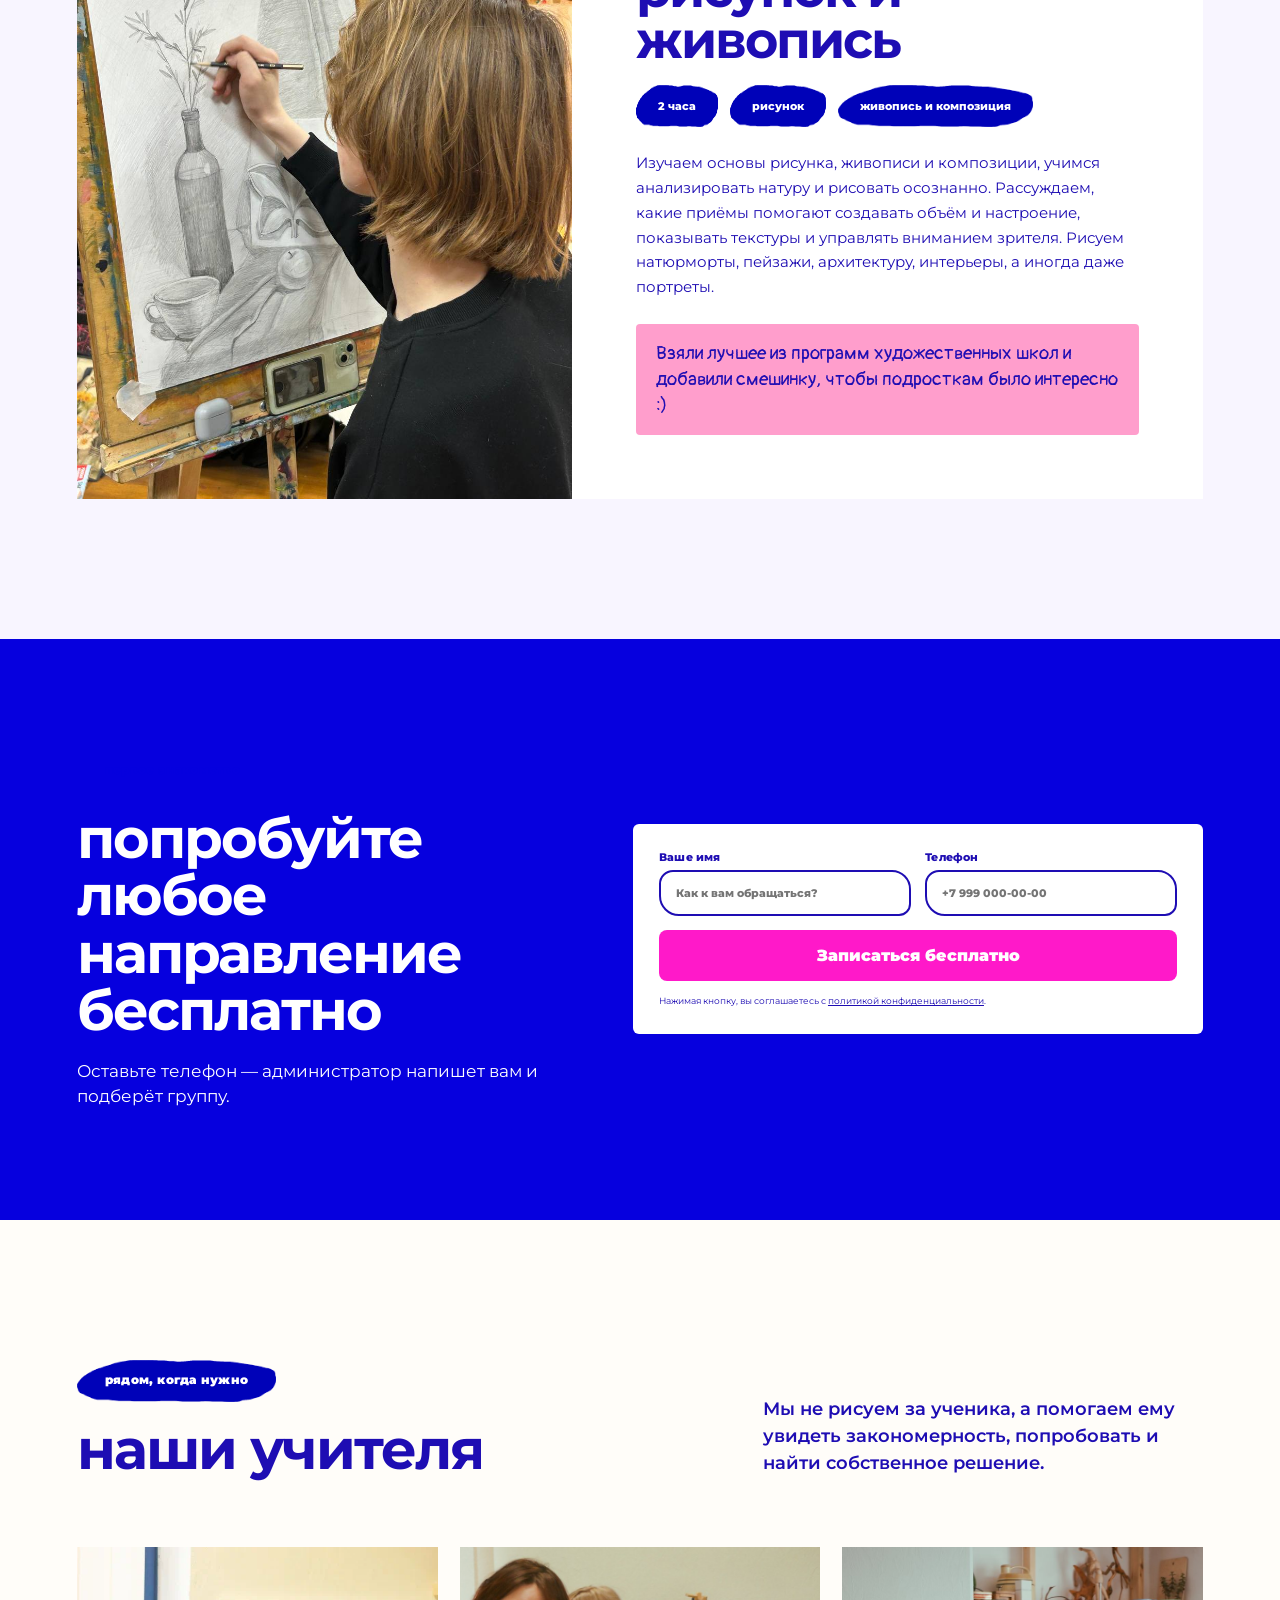
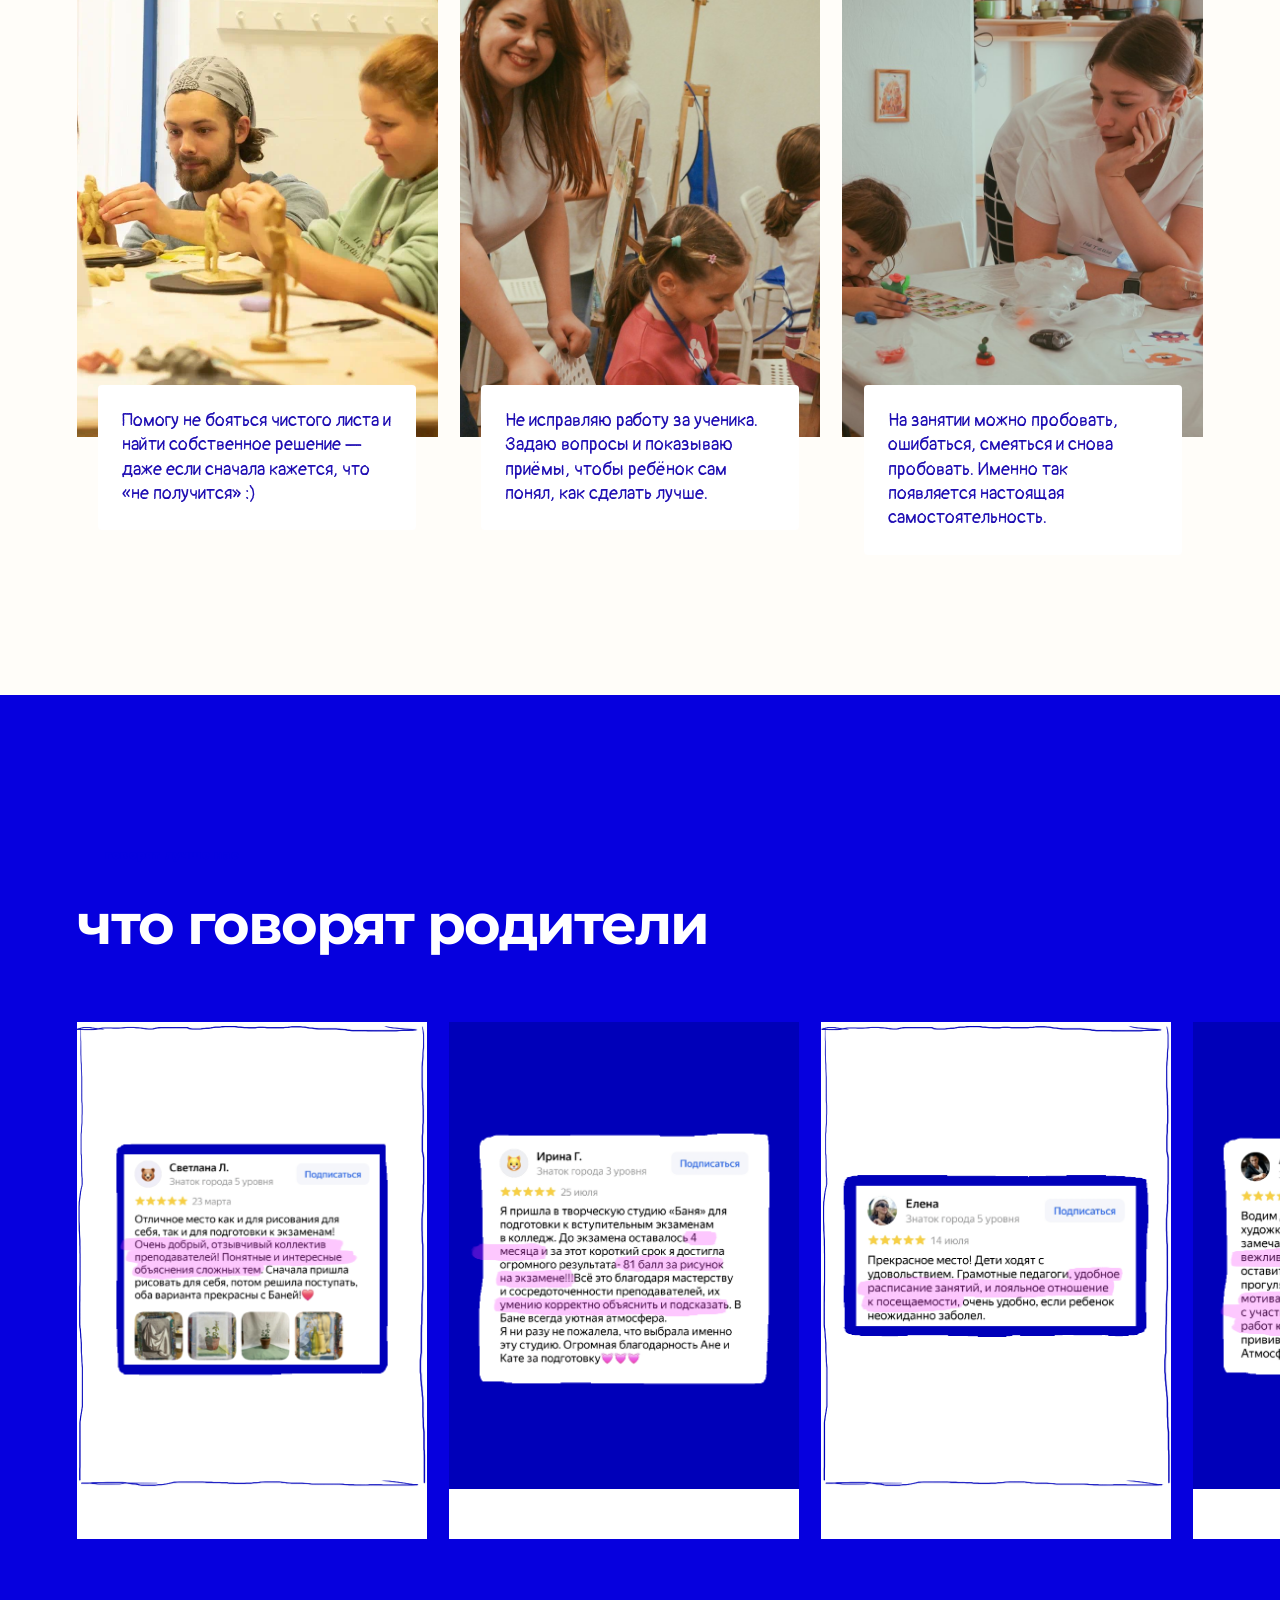
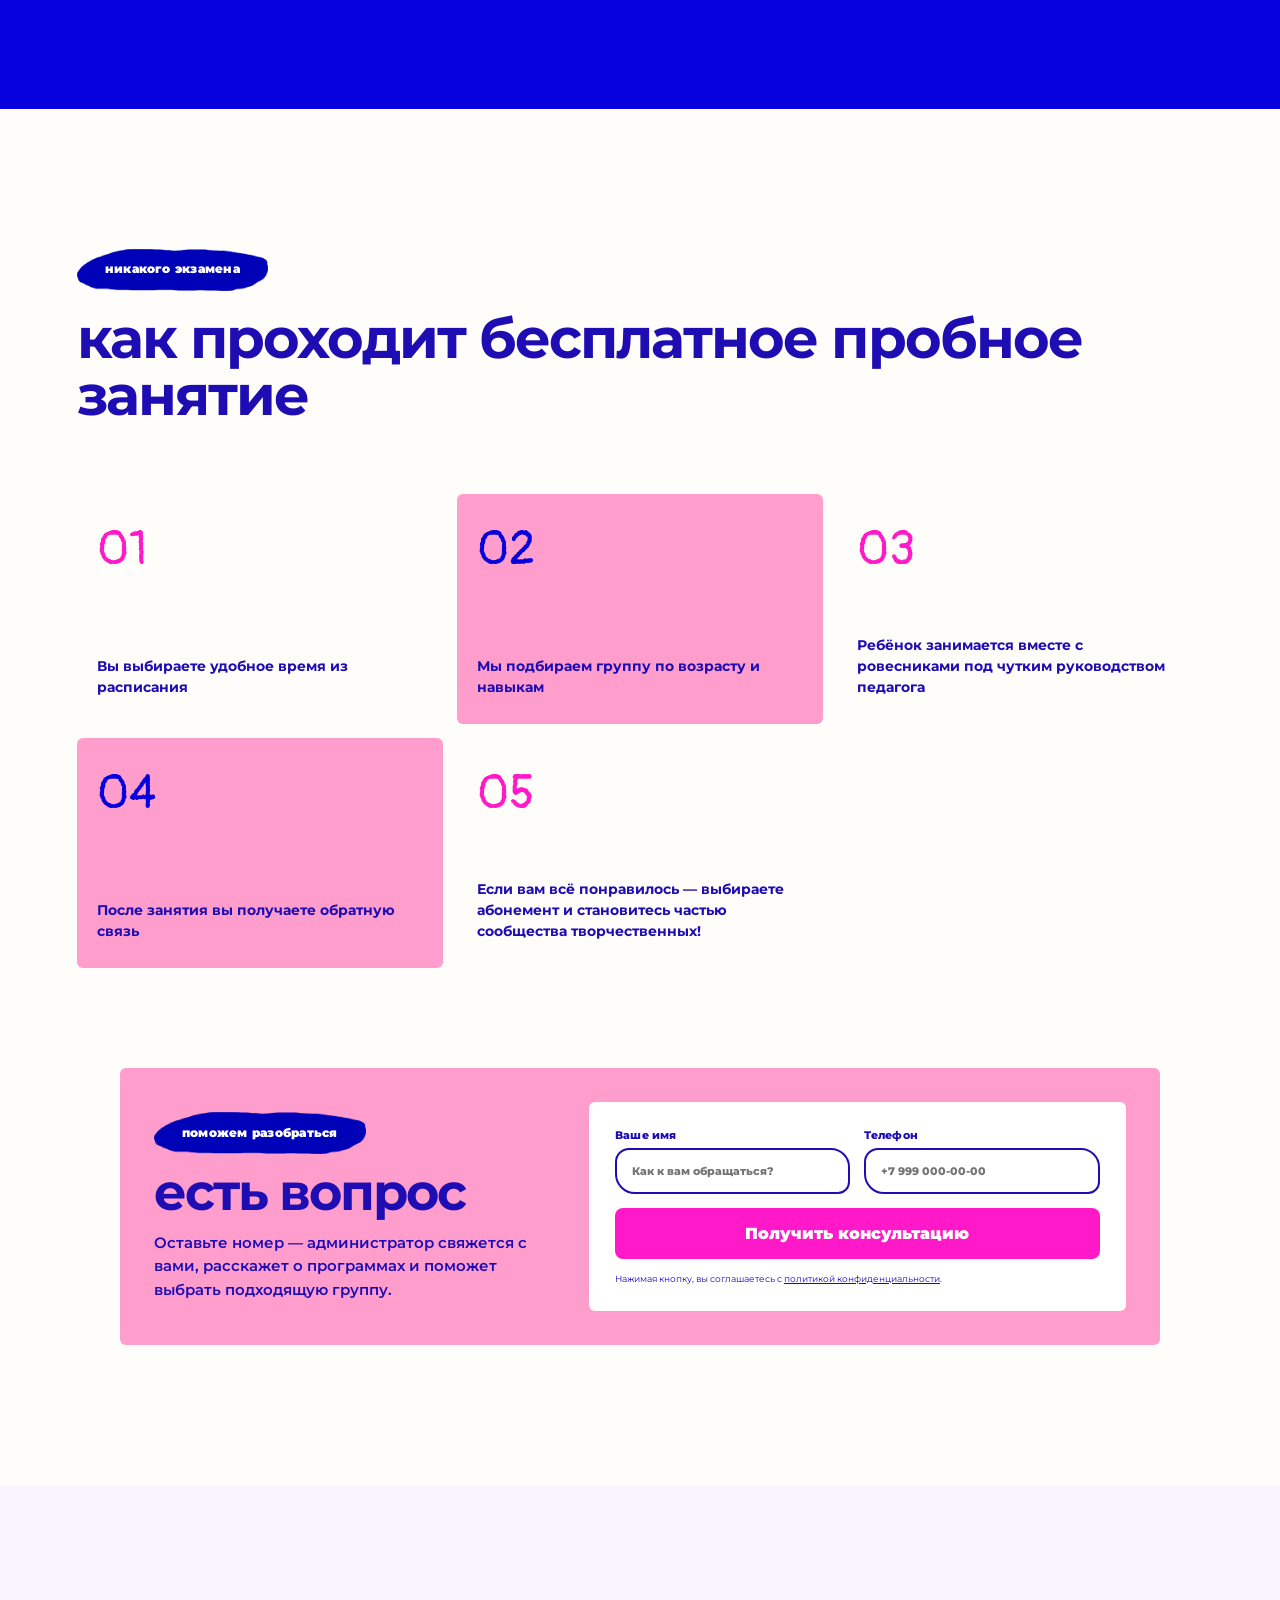
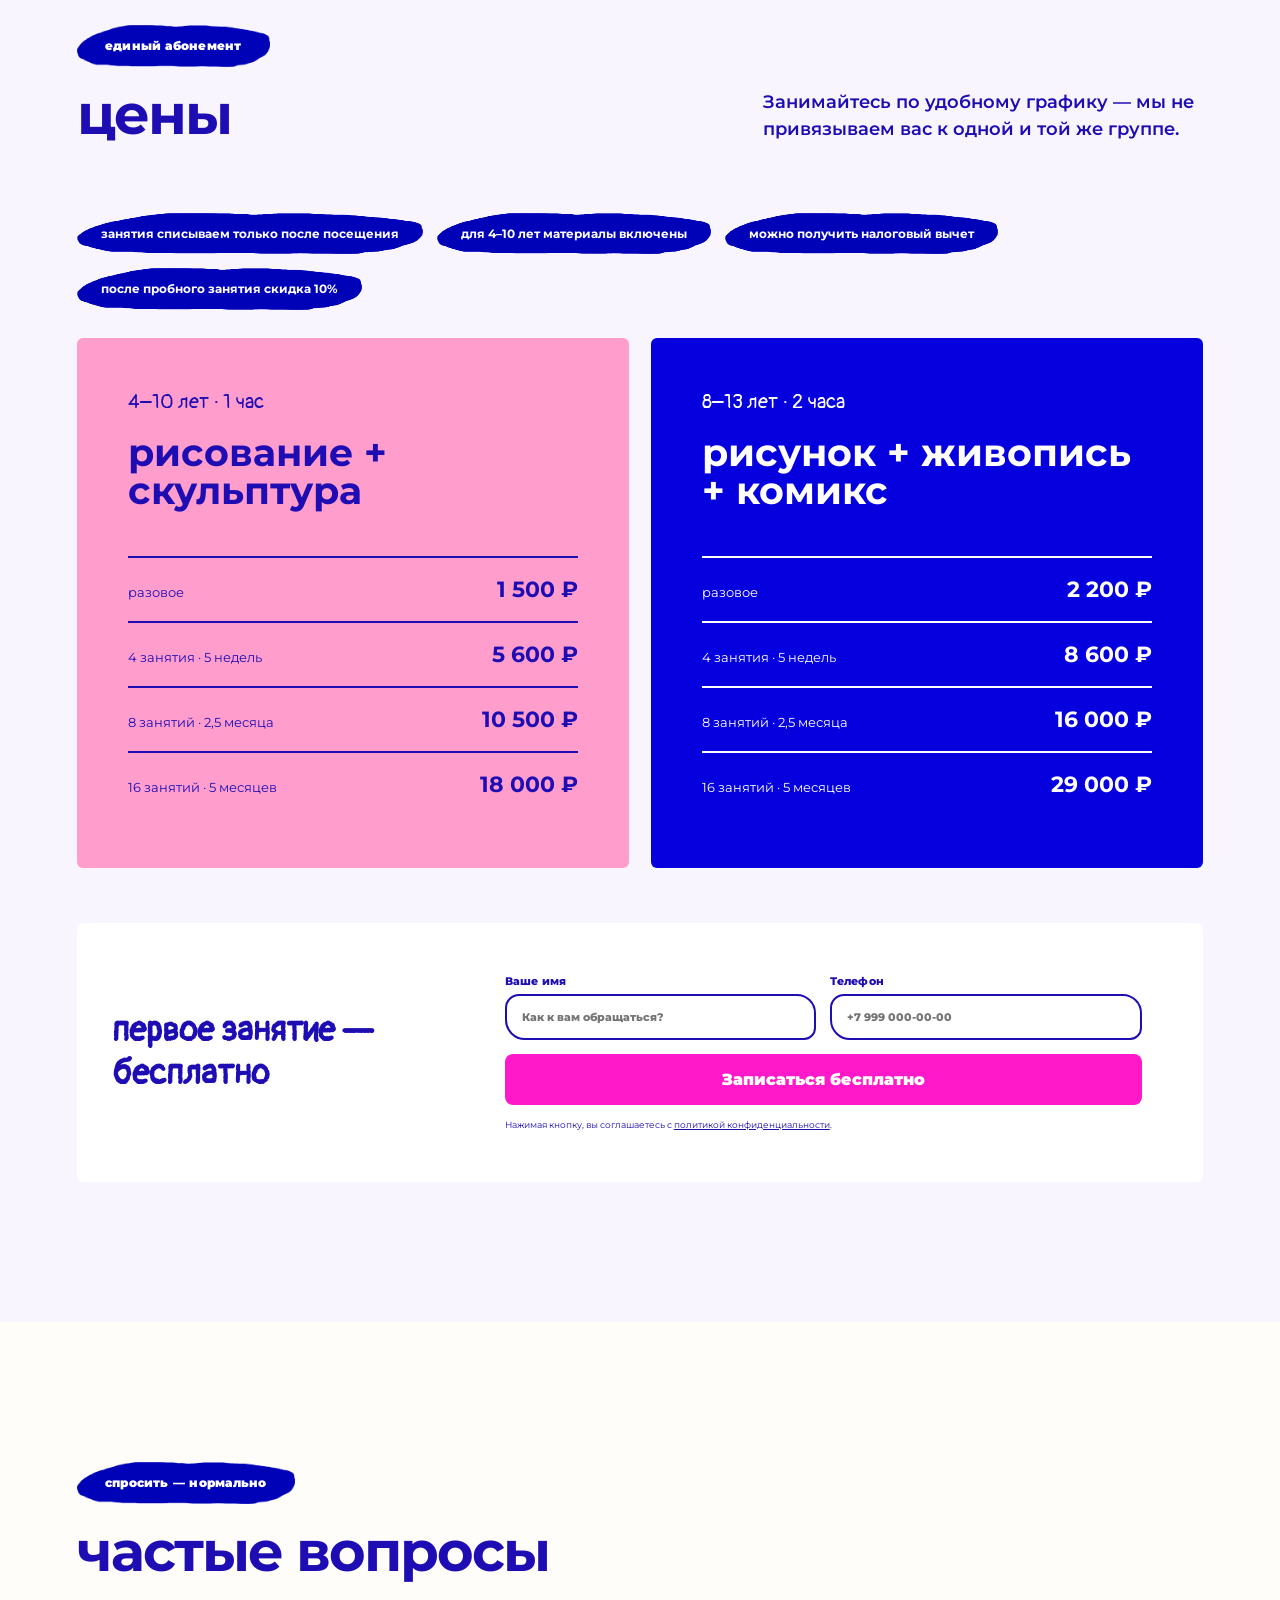
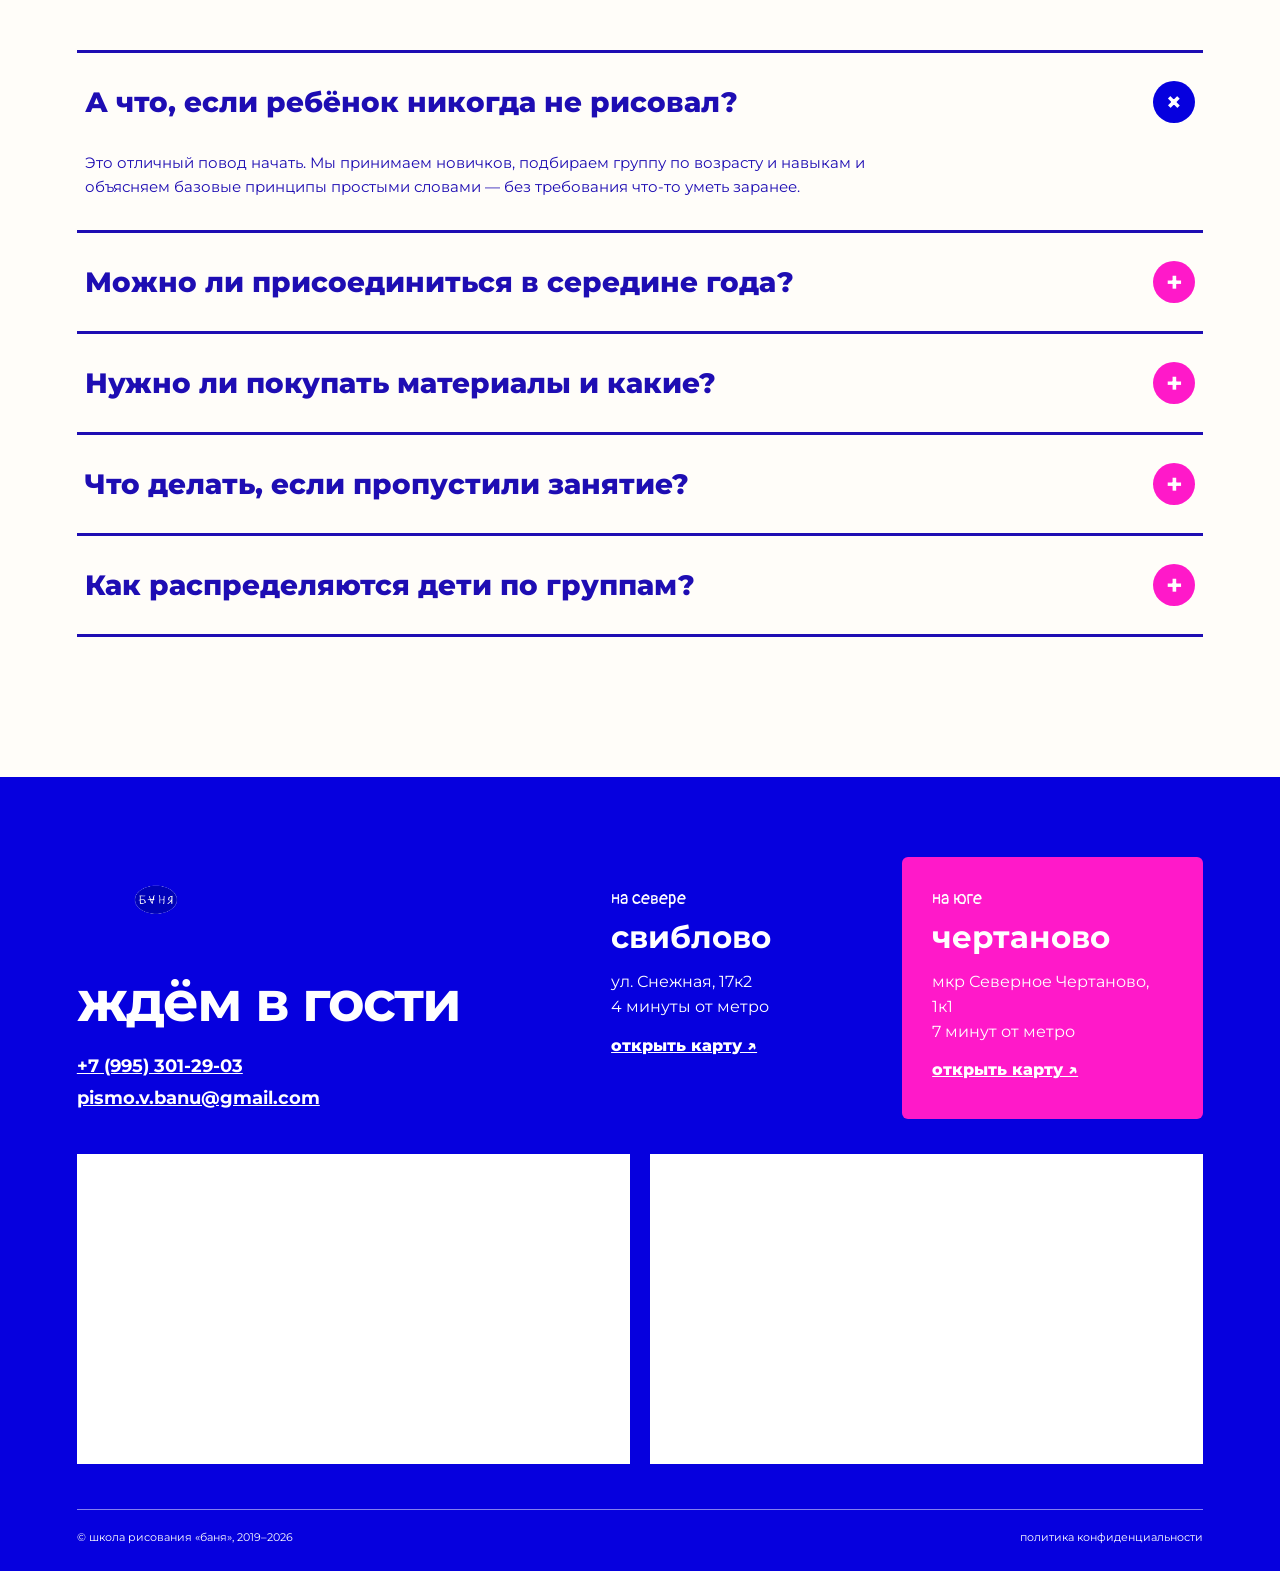
==== commit 55c59093: "Publish lowercase headings and compact mobile layout" ====
--- a/index.html
+++ b/index.html
@@ -1 +1 @@
-<!doctype html><html lang="ru"><head><meta charset="utf-8"><meta name="viewport" content="width=device-width,initial-scale=1"><title>Баня — школа рисования для детей</title><meta name="description" content="Школа рисования для детей 4–13 лет в Москве"><link rel="stylesheet" href="styles.css"></head><body><main><header class="topbar"><a class="brand" href="#top" aria-label="Баня — на главную"><img src="assets/logo.png" alt="Баня" width="128" height="92" loading="eager" decoding="async"/></a><button class="menu-toggle" type="button" aria-expanded="false" aria-controls="main-menu"><span></span><span></span><span></span><b>Меню</b></button><div class="header-panel " id="main-menu"><nav aria-label="Основная навигация"><a href="#about">о нас</a><a href="#directions">направления</a><a href="#teachers">учителя</a><a href="#reviews">отзывы</a><a href="#prices">цены</a><a href="#faq">вопросы</a><a href="#contacts">контакты</a></nav><div class="header-actions"><a class="contact-button call" href="tel:+79953012903" aria-label="Позвонить в школу рисования Баня">Позвонить</a><a class="contact-button message" href="https://wa.me/79953012903" target="_blank" rel="noreferrer" aria-label="Написать в WhatsApp">Написать</a><a class="mini-cta" href="#trial">Пробное бесплатно</a></div></div></header><section class="hero" id="top"><div class="hero-photo"><img class="hero-image hero-image-desktop" src="assets/hero-happy-desktop.jpg" alt="Ученица школы «Баня» показывает свою работу"/><img class="hero-image hero-image-mobile" src="assets/hero-happy-mobile.jpg" alt="Ученики школы «Баня» показывают свои работы"/><span class="photo-sticker">понимать, а не срисовывать</span></div><div class="hero-copy"><p class="eyebrow">школа рисования «баня»</p><h1>Самая смешная <span>(и научная!)</span> школа рисования</h1><p class="hero-age">для детей 4–13 лет в Москве</p><div class="hero-points"><p>учим понимать правила, а не срисовывать</p><p>объясняем принципы рисования понятными словами, чтобы ваш ребёнок смог сам нарисовать всё, что придумает</p></div><a class="primary-button" href="#trial">Записаться на бесплатное пробное занятие</a></div><img src="assets/loop-arrow.png" alt="" width="120" height="120" loading="lazy" decoding="async" class="hero-doodle"/></section><section class="early-locations" aria-label="Филиалы школы рисования Баня"><div class="early-locations-intro"><p class="eyebrow">два филиала в Москве</p><h2>Выберите тот, что ближе</h2></div><a class="early-location-card" href="https://yandex.ru/maps/?text=Москва%2C%20Снежная%2017к2" target="_blank" rel="noreferrer"><span>на севере · 4 минуты от метро</span><strong>Свиблово</strong><p>ул. Снежная, 17к2</p><b>Открыть карту ↗</b></a><a class="early-location-card pink" href="https://yandex.ru/maps/?text=Москва%2C%20Северное%20Чертаново%201к1" target="_blank" rel="noreferrer"><span>на юге · 7 минут от метро</span><strong>Чертаново</strong><p>мкр Северное Чертаново, 1к1</p><b>Открыть карту ↗</b></a></section><section class="facts" aria-label="Коротко о школе"><article class="fact"><span class="fact-mark">2</span><p>филиала в Москве и более 1000 учеников</p></article><article class="fact"><span class="fact-mark">★</span><p>наши ученики ежегодно участвуют в выставках — и побеждают</p></article><article class="fact"><span class="fact-mark">✓</span><p>у нас есть лицензия на образовательную деятельность</p></article><article class="fact"><span class="fact-mark">∞</span><p>по единому абонементу можно ходить на все направления</p></article></section><section class="why section" id="about"><div class="section-heading"><p class="eyebrow">забота + академическая база</p><h2>Почему нас так любят родители?</h2></div><div class="why-layout"><div class="why-photo"><img src="assets/care.jpeg" alt="Педагог занимается с детьми в мастерской" loading="lazy" decoding="async" style="position:absolute;inset:0;width:100%;height:100%;object-fit:cover"/><span class="bubble">здесь можно быть собой</span></div><ol class="reason-list"><li><span>01</span><p>мы не учим по шаблону, а объясняем правила рисования простыми и смешными словами :)</p></li><li><span>02</span><p>придерживаемся принципа нескучного академизма: учим понимать форму, объём и композицию в интересных для ребёнка заданиях</p></li><li><span>03</span><p>наши ученики регулярно участвуют в выставках и становятся призёрами всероссийских и международных конкурсов</p></li><li><span>04</span><p>в бане никто не останется без заботы: администраторы посушат варежки ребёнка, покормят его обедом или развлекут играми, если вы задерживаетесь</p></li><li><span>05</span><p>всё организовано так, чтобы маленькие художники сами бежали на занятия — скорее придётся уговаривать их пойти домой</p></li><li><span>06</span><p>единый абонемент на все направления — ходите по удобному графику и сочетайте занятия; списываем их только после посещения</p></li></ol></div><p class="manifesto">Наша цель — научить замечать, анализировать, вдохновляться. <strong>А умение красиво рисовать — просто побочный эффект :)</strong></p></section><section class="directions section" id="directions"><div class="section-heading split-heading"><div><p class="eyebrow">единый абонемент</p><h2>Наши направления</h2></div><p>Не выбирайте, а сочетайте в одном абонементе разные направления</p></div><div class="direction-list"><article class="direction-card"><div class="direction-photo"><img src="assets/drawing.jpeg" alt="Рисование и скульптура в мастерской Баня" loading="lazy" decoding="async" style="position:absolute;inset:0;width:100%;height:100%;object-fit:cover"/><span class="direction-index">0<!-- -->1</span></div><div class="direction-copy"><p class="direction-age">для детей 4–10 лет</p><h3>Рисование и скульптура</h3><div class="tag-row"><span>1 час</span><span>материалы включены</span><span>мини-группы 4–5, 6–8 и 8–10 лет</span></div><p>На рисовании изучаем художественные инструменты и понятия, учимся создавать объём, смешивать любой цвет без грязи и составлять сложные объекты из простых. На скульптуре изучаем форму, лепим из пластилина с каркасами фигуры животных и людей, природные и интерьерные композиции.</p><p class="direction-note">На каждом занятии получаются уникальные работы — каждый может выразить себя в творчестве.</p></div></article><article class="direction-card"><div class="direction-photo"><img src="assets/sculpture.jpeg" alt="Комикс и иллюстрация в мастерской Баня" loading="lazy" decoding="async" style="position:absolute;inset:0;width:100%;height:100%;object-fit:cover"/><span class="direction-index">0<!-- -->2</span></div><div class="direction-copy"><p class="direction-age">для детей 8–13 лет</p><h3>Комикс и иллюстрация</h3><div class="tag-row"><span>1 час — 8–10 лет</span><span>2 часа — 11–13 лет</span><span>материалы включены</span></div><p>Придумываем новые образы привычным предметам, своих персонажей и целые сюжеты, изучаем принципы стилизации и утрирования, учимся находить собственный уникальный стиль. Работаем маркерами, красками и в смешанных техниках.</p><p class="direction-note">Идеально дополняет академическое рисование и подходит ребятам, которые увлекаются аниме.</p></div></article><article class="direction-card"><div class="direction-photo"><img src="assets/teen.jpg" alt="Рисунок и живопись в мастерской Баня" loading="lazy" decoding="async" style="position:absolute;inset:0;width:100%;height:100%;object-fit:cover"/><span class="direction-index">0<!-- -->3</span></div><div class="direction-copy"><p class="direction-age">для детей 11–13 лет</p><h3>Рисунок и живопись</h3><div class="tag-row"><span>2 часа</span><span>рисунок</span><span>живопись и композиция</span></div><p>Изучаем основы рисунка, живописи и композиции, учимся анализировать натуру и рисовать осознанно. Рассуждаем, какие приёмы помогают создавать объём и настроение, показывать текстуры и управлять вниманием зрителя. Рисуем натюрморты, пейзажи, архитектуру, интерьеры, а иногда даже портреты.</p><p class="direction-note">Взяли лучшее из программ художественных школ и добавили смешинку, чтобы подросткам было интересно :)</p></div></article></div></section><section class="trial-band" id="trial"><div><p class="eyebrow light">первое знакомство</p><h2>Попробуйте любое направление бесплатно</h2><p>Оставьте телефон — администратор напишет вам и подберёт группу.</p></div><form action="#" method="post" class="signup-form " data-form-type="trial"><input type="hidden" name="lead_type" value="trial"/><input type="hidden" name="form_name" value="Детская посадка — пробное занятие"/><label><span>Ваше имя</span><input autoComplete="name" placeholder="Как к вам обращаться?" required="" name="name"/></label><label><span>Телефон</span><input autoComplete="tel" inputMode="tel" placeholder="+7 999 000-00-00" required="" name="phone"/></label><button type="submit">Записаться бесплатно</button><small>Нажимая кнопку, вы соглашаетесь с <a href="https://v-bane.com/privacy" target="_blank">политикой конфиденциальности</a>.</small></form></section><section class="teachers section" id="teachers"><div class="section-heading split-heading"><div><p class="eyebrow">рядом, когда нужно</p><h2>Наши учителя</h2></div><p>Мы не рисуем за ученика, а помогаем ему увидеть закономерность, попробовать и найти собственное решение.</p></div><div class="teacher-grid"><article class="teacher-card"><div class="teacher-photo"><img src="assets/teacher-1.jpeg" alt="Педагог мастерской на занятии 1" loading="lazy" decoding="async" style="position:absolute;inset:0;width:100%;height:100%;object-fit:cover"/></div><p>Помогу не бояться чистого листа и найти собственное решение — даже если сначала кажется, что «не получится» :)</p></article><article class="teacher-card"><div class="teacher-photo"><img src="assets/teacher-2.jpeg" alt="Педагог мастерской на занятии 2" loading="lazy" decoding="async" style="position:absolute;inset:0;width:100%;height:100%;object-fit:cover"/></div><p>Не исправляю работу за ученика. Задаю вопросы и показываю приёмы, чтобы ребёнок сам понял, как сделать лучше.</p></article><article class="teacher-card"><div class="teacher-photo"><img src="assets/teacher-3.jpeg" alt="Педагог мастерской на занятии 3" loading="lazy" decoding="async" style="position:absolute;inset:0;width:100%;height:100%;object-fit:cover"/></div><p>На занятии можно пробовать, ошибаться, смеяться и снова пробовать. Именно так появляется настоящая самостоятельность.</p></article></div></section><section class="reviews section" id="reviews"><div class="section-heading"><p class="eyebrow light">говорят лучше нас</p><h2>Что говорят родители!</h2></div><div class="review-track"><figure><img src="assets/review-1.png" alt="Отзыв родителя о мастерской Баня 1" width="420" height="620" loading="lazy" decoding="async"/></figure><figure><img src="assets/review-2.png" alt="Отзыв родителя о мастерской Баня 2" width="420" height="620" loading="lazy" decoding="async"/></figure><figure><img src="assets/review-3.png" alt="Отзыв родителя о мастерской Баня 3" width="420" height="620" loading="lazy" decoding="async"/></figure><figure><img src="assets/review-4.png" alt="Отзыв родителя о мастерской Баня 4" width="420" height="620" loading="lazy" decoding="async"/></figure><figure><img src="assets/review-5.png" alt="Отзыв родителя о мастерской Баня 5" width="420" height="620" loading="lazy" decoding="async"/></figure><figure><img src="assets/review-6.png" alt="Отзыв родителя о мастерской Баня 6" width="420" height="620" loading="lazy" decoding="async"/></figure><figure><img src="assets/review-7.png" alt="Отзыв родителя о мастерской Баня 7" width="420" height="620" loading="lazy" decoding="async"/></figure><figure><img src="assets/review-8.png" alt="Отзыв родителя о мастерской Баня 8" width="420" height="620" loading="lazy" decoding="async"/></figure></div></section><section class="steps section" id="how"><div class="section-heading"><p class="eyebrow">никакого экзамена</p><h2>Как проходит бесплатное пробное занятие</h2></div><ol class="step-grid"><li><span>01</span><p>Вы выбираете удобное время из расписания</p></li><li><span>02</span><p>Мы подбираем группу по возрасту и навыкам</p></li><li><span>03</span><p>Ребёнок занимается вместе с ровесниками под чутким руководством педагога</p></li><li><span>04</span><p>После занятия вы получаете обратную связь</p></li><li><span>05</span><p>Если вам всё понравилось — выбираете абонемент и становитесь частью сообщества творчественных!</p></li></ol><div class="inline-trial consultation-card"><div class="consultation-copy"><p class="eyebrow">поможем разобраться</p><h3>Есть вопрос?</h3><p>Оставьте номер — администратор свяжется с вами, расскажет о программах и поможет выбрать подходящую группу.</p></div><form action="#" method="post" class="signup-form compact" data-form-type="consultation"><input type="hidden" name="lead_type" value="consultation"/><input type="hidden" name="form_name" value="Детская посадка — консультация"/><label><span>Ваше имя</span><input autoComplete="name" placeholder="Как к вам обращаться?" required="" name="name"/></label><label><span>Телефон</span><input autoComplete="tel" inputMode="tel" placeholder="+7 999 000-00-00" required="" name="phone"/></label><button type="submit">Получить консультацию</button><small>Нажимая кнопку, вы соглашаетесь с <a href="https://v-bane.com/privacy" target="_blank">политикой конфиденциальности</a>.</small></form></div></section><section class="prices section" id="prices"><div class="section-heading split-heading"><div><p class="eyebrow">единый абонемент</p><h2>Цены</h2></div><p>Занимайтесь по удобному графику — мы не привязываем вас к одной и той же группе.</p></div><div class="price-benefits"><span>занятия списываем только после посещения</span><span>для 4–10 лет материалы включены</span><span>можно получить налоговый вычет</span><span>после пробного занятия скидка 10%</span></div><div class="price-grid"><article class="price-card pink"><p class="price-kicker">4–10 лет · 1 час</p><h3>Рисование + скульптура</h3><div class="price-row"><span>разовое</span><b>1 500 ₽</b></div><div class="price-row"><span>4 занятия · 5 недель</span><b>5 600 ₽</b></div><div class="price-row"><span>8 занятий · 2,5 месяца</span><b>10 500 ₽</b></div><div class="price-row"><span>16 занятий · 5 месяцев</span><b>18 000 ₽</b></div></article><article class="price-card blue"><p class="price-kicker">8–13 лет · 2 часа</p><h3>Рисунок + живопись + комикс</h3><div class="price-row"><span>разовое</span><b>2 200 ₽</b></div><div class="price-row"><span>4 занятия · 5 недель</span><b>8 600 ₽</b></div><div class="price-row"><span>8 занятий · 2,5 месяца</span><b>16 000 ₽</b></div><div class="price-row"><span>16 занятий · 5 месяцев</span><b>29 000 ₽</b></div></article></div><div class="price-form"><h3>Первое занятие — бесплатно</h3><form action="#" method="post" class="signup-form compact" data-form-type="trial"><input type="hidden" name="lead_type" value="trial"/><input type="hidden" name="form_name" value="Детская посадка — пробное занятие"/><label><span>Ваше имя</span><input autoComplete="name" placeholder="Как к вам обращаться?" required="" name="name"/></label><label><span>Телефон</span><input autoComplete="tel" inputMode="tel" placeholder="+7 999 000-00-00" required="" name="phone"/></label><button type="submit">Записаться бесплатно</button><small>Нажимая кнопку, вы соглашаетесь с <a href="https://v-bane.com/privacy" target="_blank">политикой конфиденциальности</a>.</small></form></div></section><section class="faq section" id="faq"><div class="section-heading"><p class="eyebrow">спросить — нормально</p><h2>Частые вопросы!</h2></div><div class="faq-list"><details open=""><summary><span>А что, если ребёнок никогда не рисовал?</span><b>+</b></summary><p>Это отличный повод начать. Мы принимаем новичков, подбираем группу по возрасту и навыкам и объясняем базовые принципы простыми словами — без требования что-то уметь заранее.</p></details><details><summary><span>Можно ли присоединиться в середине года?</span><b>+</b></summary><p>Да. Программы устроены так, чтобы к группе можно было присоединиться в течение года. Администратор подберёт подходящий уровень и время.</p></details><details><summary><span>Нужно ли покупать материалы и какие?</span><b>+</b></summary><p>Для ребят 4–10 лет все материалы входят в стоимость. Для старших групп администратор заранее пришлёт короткий список того, что понадобится.</p></details><details><summary><span>Что делать, если пропустили занятие?</span><b>+</b></summary><p>Предупредите администратора. Мы отмечаем только фактические посещения и не списываем занятие в случае пропуска, пока действует абонемент.</p></details><details><summary><span>Как распределяются дети по группам?</span><b>+</b></summary><p>По возрасту и навыкам: 4–5, 6–8, 8–10 и 11–13 лет. После заявки уточним опыт ребёнка и предложим подходящую группу.</p></details></div></section><footer id="contacts"><div class="footer-top"><div><img src="assets/logo.png" alt="Баня" width="150" height="100" loading="lazy" decoding="async"/><h2>Ждём в гости!</h2><a href="tel:+79953012903">+7 (995) 301-29-03</a><a href="mailto:pismo.v.banu@gmail.com">pismo.v.banu@gmail.com</a></div><div class="address-list"><article><span>на севере</span><h3>Свиблово</h3><p>ул. Снежная, 17к2<br/>4 минуты от метро</p><a href="https://yandex.ru/maps/?text=Москва%2C%20Снежная%2017к2" target="_blank">открыть карту ↗</a></article><article><span>на юге</span><h3>Чертаново</h3><p>мкр Северное Чертаново, 1к1<br/>7 минут от метро</p><a href="https://yandex.ru/maps/?text=Москва%2C%20Северное%20Чертаново%201к1" target="_blank">открыть карту ↗</a></article></div></div><div class="maps"><iframe title="Карта филиала в Свиблово" src="https://yandex.ru/map-widget/v1/?mode=search&amp;text=Москва%2C%20Снежная%2017к2&amp;z=15" loading="lazy"></iframe><iframe title="Карта филиала в Чертаново" src="https://yandex.ru/map-widget/v1/?mode=search&amp;text=Москва%2C%20Северное%20Чертаново%201к1&amp;z=15" loading="lazy"></iframe></div><div class="footer-bottom"><span>© школа рисования «баня», 2019–2026</span><a href="https://v-bane.com/privacy" target="_blank">политика конфиденциальности</a></div></footer></main><script src="script.js"></script></body></html>+<!doctype html><html lang="ru"><head><meta charset="utf-8"><meta name="viewport" content="width=device-width,initial-scale=1"><title>Баня — школа рисования для детей</title><meta name="description" content="Школа рисования для детей 4–13 лет в Москве"><link rel="stylesheet" href="styles.css"></head><body><main><header class="topbar"><a class="brand" href="#top" aria-label="Баня — на главную"><img src="assets/logo.png" alt="Баня" width="128" height="92" loading="eager" decoding="async"/></a><button class="menu-toggle" type="button" aria-expanded="false" aria-controls="main-menu"><span></span><span></span><span></span><b>Меню</b></button><div class="header-panel " id="main-menu"><nav aria-label="Основная навигация"><a href="#about">о нас</a><a href="#directions">направления</a><a href="#teachers">учителя</a><a href="#reviews">отзывы</a><a href="#prices">цены</a><a href="#faq">вопросы</a><a href="#contacts">контакты</a></nav><div class="header-actions"><a class="contact-button call" href="tel:+79953012903" aria-label="Позвонить в школу рисования Баня">Позвонить</a><a class="contact-button message" href="https://wa.me/79953012903" target="_blank" rel="noreferrer" aria-label="Написать в WhatsApp">Написать</a><a class="mini-cta" href="#trial">Пробное бесплатно</a></div></div></header><section class="hero" id="top"><div class="hero-photo"><img class="hero-image hero-image-desktop" src="assets/hero-happy-desktop.jpg" alt="Ученица школы «Баня» показывает свою работу"/><img class="hero-image hero-image-mobile" src="assets/hero-happy-mobile.jpg" alt="Ученики школы «Баня» показывают свои работы"/><span class="photo-sticker">понимать, а не срисовывать</span></div><div class="hero-copy"><p class="eyebrow">школа рисования «баня»</p><h1>самая смешная <span>(и научная!)</span> школа рисования</h1><p class="hero-age">для детей 4–13 лет в Москве</p><div class="hero-points"><p>учим понимать правила, а не срисовывать</p><p>объясняем принципы рисования понятными словами, чтобы ваш ребёнок смог сам нарисовать всё, что придумает</p></div><a class="primary-button" href="#trial">Записаться на бесплатное пробное занятие</a></div><img src="assets/loop-arrow.png" alt="" width="120" height="120" loading="lazy" decoding="async" class="hero-doodle"/></section><section class="early-locations" aria-label="Филиалы школы рисования Баня"><div class="early-locations-intro"><p class="eyebrow">два филиала в Москве</p><h2>выберите тот, что ближе</h2></div><a class="early-location-card" href="https://yandex.ru/maps/?text=Москва%2C%20Снежная%2017к2" target="_blank" rel="noreferrer"><span>на севере · 4 минуты от метро</span><strong>Свиблово</strong><p>ул. Снежная, 17к2</p><b>Открыть карту ↗</b></a><a class="early-location-card pink" href="https://yandex.ru/maps/?text=Москва%2C%20Северное%20Чертаново%201к1" target="_blank" rel="noreferrer"><span>на юге · 7 минут от метро</span><strong>Чертаново</strong><p>мкр Северное Чертаново, 1к1</p><b>Открыть карту ↗</b></a></section><section class="facts" aria-label="Коротко о школе"><article class="fact"><span class="fact-mark">2</span><p>филиала в Москве и более 1000 учеников</p></article><article class="fact"><span class="fact-mark">★</span><p>наши ученики ежегодно участвуют в выставках — и побеждают</p></article><article class="fact"><span class="fact-mark">✓</span><p>у нас есть лицензия на образовательную деятельность</p></article><article class="fact"><span class="fact-mark">∞</span><p>по единому абонементу можно ходить на все направления</p></article></section><section class="why section" id="about"><div class="section-heading"><p class="eyebrow">забота + академическая база</p><h2>почему нас так любят родители</h2></div><div class="why-layout"><div class="why-photo"><img src="assets/care.jpeg" alt="Педагог занимается с детьми в мастерской" loading="lazy" decoding="async" style="position:absolute;inset:0;width:100%;height:100%;object-fit:cover"/><span class="bubble">здесь можно быть собой</span></div><ol class="reason-list"><li><span>01</span><p>мы не учим по шаблону, а объясняем правила рисования простыми и смешными словами :)</p></li><li><span>02</span><p>придерживаемся принципа нескучного академизма: учим понимать форму, объём и композицию в интересных для ребёнка заданиях</p></li><li><span>03</span><p>наши ученики регулярно участвуют в выставках и становятся призёрами всероссийских и международных конкурсов</p></li><li><span>04</span><p>в бане никто не останется без заботы: администраторы посушат варежки ребёнка, покормят его обедом или развлекут играми, если вы задерживаетесь</p></li><li><span>05</span><p>всё организовано так, чтобы маленькие художники сами бежали на занятия — скорее придётся уговаривать их пойти домой</p></li><li><span>06</span><p>единый абонемент на все направления — ходите по удобному графику и сочетайте занятия; списываем их только после посещения</p></li></ol></div><p class="manifesto">Наша цель — научить замечать, анализировать, вдохновляться. <strong>А умение красиво рисовать — просто побочный эффект :)</strong></p></section><section class="directions section" id="directions"><div class="section-heading split-heading"><div><p class="eyebrow">единый абонемент</p><h2>наши направления</h2></div><p>Не выбирайте, а сочетайте в одном абонементе разные направления</p></div><div class="direction-list"><article class="direction-card"><div class="direction-photo"><img src="assets/drawing.jpeg" alt="рисование и скульптура в мастерской Баня" loading="lazy" decoding="async" style="position:absolute;inset:0;width:100%;height:100%;object-fit:cover"/><span class="direction-index">0<!-- -->1</span></div><div class="direction-copy"><p class="direction-age">для детей 4–10 лет</p><h3>рисование и скульптура</h3><div class="tag-row"><span>1 час</span><span>материалы включены</span><span>мини-группы 4–5, 6–8 и 8–10 лет</span></div><p>На рисовании изучаем художественные инструменты и понятия, учимся создавать объём, смешивать любой цвет без грязи и составлять сложные объекты из простых. На скульптуре изучаем форму, лепим из пластилина с каркасами фигуры животных и людей, природные и интерьерные композиции.</p><p class="direction-note">На каждом занятии получаются уникальные работы — каждый может выразить себя в творчестве.</p></div></article><article class="direction-card"><div class="direction-photo"><img src="assets/sculpture.jpeg" alt="комикс и иллюстрация в мастерской Баня" loading="lazy" decoding="async" style="position:absolute;inset:0;width:100%;height:100%;object-fit:cover"/><span class="direction-index">0<!-- -->2</span></div><div class="direction-copy"><p class="direction-age">для детей 8–13 лет</p><h3>комикс и иллюстрация</h3><div class="tag-row"><span>1 час — 8–10 лет</span><span>2 часа — 11–13 лет</span><span>материалы включены</span></div><p>Придумываем новые образы привычным предметам, своих персонажей и целые сюжеты, изучаем принципы стилизации и утрирования, учимся находить собственный уникальный стиль. Работаем маркерами, красками и в смешанных техниках.</p><p class="direction-note">Идеально дополняет академическое рисование и подходит ребятам, которые увлекаются аниме.</p></div></article><article class="direction-card"><div class="direction-photo"><img src="assets/teen.jpg" alt="рисунок и живопись в мастерской Баня" loading="lazy" decoding="async" style="position:absolute;inset:0;width:100%;height:100%;object-fit:cover"/><span class="direction-index">0<!-- -->3</span></div><div class="direction-copy"><p class="direction-age">для детей 11–13 лет</p><h3>рисунок и живопись</h3><div class="tag-row"><span>2 часа</span><span>рисунок</span><span>живопись и композиция</span></div><p>Изучаем основы рисунка, живописи и композиции, учимся анализировать натуру и рисовать осознанно. Рассуждаем, какие приёмы помогают создавать объём и настроение, показывать текстуры и управлять вниманием зрителя. Рисуем натюрморты, пейзажи, архитектуру, интерьеры, а иногда даже портреты.</p><p class="direction-note">Взяли лучшее из программ художественных школ и добавили смешинку, чтобы подросткам было интересно :)</p></div></article></div></section><section class="trial-band" id="trial"><div><p class="eyebrow light">первое знакомство</p><h2>попробуйте любое направление бесплатно</h2><p>Оставьте телефон — администратор напишет вам и подберёт группу.</p></div><form action="#" method="post" class="signup-form " data-form-type="trial"><input type="hidden" name="lead_type" value="trial"/><input type="hidden" name="form_name" value="Детская посадка — пробное занятие"/><label><span>Ваше имя</span><input autoComplete="name" placeholder="Как к вам обращаться?" required="" name="name"/></label><label><span>Телефон</span><input autoComplete="tel" inputMode="tel" placeholder="+7 999 000-00-00" required="" name="phone"/></label><button type="submit">Записаться бесплатно</button><small>Нажимая кнопку, вы соглашаетесь с <a href="https://v-bane.com/privacy" target="_blank">политикой конфиденциальности</a>.</small></form></section><section class="teachers section" id="teachers"><div class="section-heading split-heading"><div><p class="eyebrow">рядом, когда нужно</p><h2>наши учителя</h2></div><p>Мы не рисуем за ученика, а помогаем ему увидеть закономерность, попробовать и найти собственное решение.</p></div><div class="teacher-grid"><article class="teacher-card"><div class="teacher-photo"><img src="assets/teacher-1.jpeg" alt="Педагог мастерской на занятии 1" loading="lazy" decoding="async" style="position:absolute;inset:0;width:100%;height:100%;object-fit:cover"/></div><p>Помогу не бояться чистого листа и найти собственное решение — даже если сначала кажется, что «не получится» :)</p></article><article class="teacher-card"><div class="teacher-photo"><img src="assets/teacher-2.jpeg" alt="Педагог мастерской на занятии 2" loading="lazy" decoding="async" style="position:absolute;inset:0;width:100%;height:100%;object-fit:cover"/></div><p>Не исправляю работу за ученика. Задаю вопросы и показываю приёмы, чтобы ребёнок сам понял, как сделать лучше.</p></article><article class="teacher-card"><div class="teacher-photo"><img src="assets/teacher-3.jpeg" alt="Педагог мастерской на занятии 3" loading="lazy" decoding="async" style="position:absolute;inset:0;width:100%;height:100%;object-fit:cover"/></div><p>На занятии можно пробовать, ошибаться, смеяться и снова пробовать. Именно так появляется настоящая самостоятельность.</p></article></div></section><section class="reviews section" id="reviews"><div class="section-heading"><p class="eyebrow light">говорят лучше нас</p><h2>что говорят родители</h2></div><div class="review-track"><figure><img src="assets/review-1.png" alt="Отзыв родителя о мастерской Баня 1" width="420" height="620" loading="lazy" decoding="async"/></figure><figure><img src="assets/review-2.png" alt="Отзыв родителя о мастерской Баня 2" width="420" height="620" loading="lazy" decoding="async"/></figure><figure><img src="assets/review-3.png" alt="Отзыв родителя о мастерской Баня 3" width="420" height="620" loading="lazy" decoding="async"/></figure><figure><img src="assets/review-4.png" alt="Отзыв родителя о мастерской Баня 4" width="420" height="620" loading="lazy" decoding="async"/></figure><figure><img src="assets/review-5.png" alt="Отзыв родителя о мастерской Баня 5" width="420" height="620" loading="lazy" decoding="async"/></figure><figure><img src="assets/review-6.png" alt="Отзыв родителя о мастерской Баня 6" width="420" height="620" loading="lazy" decoding="async"/></figure><figure><img src="assets/review-7.png" alt="Отзыв родителя о мастерской Баня 7" width="420" height="620" loading="lazy" decoding="async"/></figure><figure><img src="assets/review-8.png" alt="Отзыв родителя о мастерской Баня 8" width="420" height="620" loading="lazy" decoding="async"/></figure></div></section><section class="steps section" id="how"><div class="section-heading"><p class="eyebrow">никакого экзамена</p><h2>как проходит бесплатное пробное занятие</h2></div><ol class="step-grid"><li><span>01</span><p>Вы выбираете удобное время из расписания</p></li><li><span>02</span><p>Мы подбираем группу по возрасту и навыкам</p></li><li><span>03</span><p>Ребёнок занимается вместе с ровесниками под чутким руководством педагога</p></li><li><span>04</span><p>После занятия вы получаете обратную связь</p></li><li><span>05</span><p>Если вам всё понравилось — выбираете абонемент и становитесь частью сообщества творчественных!</p></li></ol><div class="inline-trial consultation-card"><div class="consultation-copy"><p class="eyebrow">поможем разобраться</p><h3>есть вопрос</h3><p>Оставьте номер — администратор свяжется с вами, расскажет о программах и поможет выбрать подходящую группу.</p></div><form action="#" method="post" class="signup-form compact" data-form-type="consultation"><input type="hidden" name="lead_type" value="consultation"/><input type="hidden" name="form_name" value="Детская посадка — консультация"/><label><span>Ваше имя</span><input autoComplete="name" placeholder="Как к вам обращаться?" required="" name="name"/></label><label><span>Телефон</span><input autoComplete="tel" inputMode="tel" placeholder="+7 999 000-00-00" required="" name="phone"/></label><button type="submit">Получить консультацию</button><small>Нажимая кнопку, вы соглашаетесь с <a href="https://v-bane.com/privacy" target="_blank">политикой конфиденциальности</a>.</small></form></div></section><section class="prices section" id="prices"><div class="section-heading split-heading"><div><p class="eyebrow">единый абонемент</p><h2>цены</h2></div><p>Занимайтесь по удобному графику — мы не привязываем вас к одной и той же группе.</p></div><div class="price-benefits"><span>занятия списываем только после посещения</span><span>для 4–10 лет материалы включены</span><span>можно получить налоговый вычет</span><span>после пробного занятия скидка 10%</span></div><div class="price-grid"><article class="price-card pink"><p class="price-kicker">4–10 лет · 1 час</p><h3>рисование + скульптура</h3><div class="price-row"><span>разовое</span><b>1 500 ₽</b></div><div class="price-row"><span>4 занятия · 5 недель</span><b>5 600 ₽</b></div><div class="price-row"><span>8 занятий · 2,5 месяца</span><b>10 500 ₽</b></div><div class="price-row"><span>16 занятий · 5 месяцев</span><b>18 000 ₽</b></div></article><article class="price-card blue"><p class="price-kicker">8–13 лет · 2 часа</p><h3>рисунок + живопись + комикс</h3><div class="price-row"><span>разовое</span><b>2 200 ₽</b></div><div class="price-row"><span>4 занятия · 5 недель</span><b>8 600 ₽</b></div><div class="price-row"><span>8 занятий · 2,5 месяца</span><b>16 000 ₽</b></div><div class="price-row"><span>16 занятий · 5 месяцев</span><b>29 000 ₽</b></div></article></div><div class="price-form"><h3>первое занятие — бесплатно</h3><form action="#" method="post" class="signup-form compact" data-form-type="trial"><input type="hidden" name="lead_type" value="trial"/><input type="hidden" name="form_name" value="Детская посадка — пробное занятие"/><label><span>Ваше имя</span><input autoComplete="name" placeholder="Как к вам обращаться?" required="" name="name"/></label><label><span>Телефон</span><input autoComplete="tel" inputMode="tel" placeholder="+7 999 000-00-00" required="" name="phone"/></label><button type="submit">Записаться бесплатно</button><small>Нажимая кнопку, вы соглашаетесь с <a href="https://v-bane.com/privacy" target="_blank">политикой конфиденциальности</a>.</small></form></div></section><section class="faq section" id="faq"><div class="section-heading"><p class="eyebrow">спросить — нормально</p><h2>частые вопросы</h2></div><div class="faq-list"><details open=""><summary><span>А что, если ребёнок никогда не рисовал?</span><b>+</b></summary><p>Это отличный повод начать. Мы принимаем новичков, подбираем группу по возрасту и навыкам и объясняем базовые принципы простыми словами — без требования что-то уметь заранее.</p></details><details><summary><span>Можно ли присоединиться в середине года?</span><b>+</b></summary><p>Да. Программы устроены так, чтобы к группе можно было присоединиться в течение года. Администратор подберёт подходящий уровень и время.</p></details><details><summary><span>Нужно ли покупать материалы и какие?</span><b>+</b></summary><p>Для ребят 4–10 лет все материалы входят в стоимость. Для старших групп администратор заранее пришлёт короткий список того, что понадобится.</p></details><details><summary><span>Что делать, если пропустили занятие?</span><b>+</b></summary><p>Предупредите администратора. Мы отмечаем только фактические посещения и не списываем занятие в случае пропуска, пока действует абонемент.</p></details><details><summary><span>Как распределяются дети по группам?</span><b>+</b></summary><p>По возрасту и навыкам: 4–5, 6–8, 8–10 и 11–13 лет. После заявки уточним опыт ребёнка и предложим подходящую группу.</p></details></div></section><footer id="contacts"><div class="footer-top"><div><img src="assets/logo.png" alt="Баня" width="150" height="100" loading="lazy" decoding="async"/><h2>ждём в гости</h2><a href="tel:+79953012903">+7 (995) 301-29-03</a><a href="mailto:pismo.v.banu@gmail.com">pismo.v.banu@gmail.com</a></div><div class="address-list"><article><span>на севере</span><h3>свиблово</h3><p>ул. Снежная, 17к2<br/>4 минуты от метро</p><a href="https://yandex.ru/maps/?text=Москва%2C%20Снежная%2017к2" target="_blank">открыть карту ↗</a></article><article><span>на юге</span><h3>чертаново</h3><p>мкр Северное Чертаново, 1к1<br/>7 минут от метро</p><a href="https://yandex.ru/maps/?text=Москва%2C%20Северное%20Чертаново%201к1" target="_blank">открыть карту ↗</a></article></div></div><div class="maps"><iframe title="Карта филиала в Свиблово" src="https://yandex.ru/map-widget/v1/?mode=search&amp;text=Москва%2C%20Снежная%2017к2&amp;z=15" loading="lazy"></iframe><iframe title="Карта филиала в Чертаново" src="https://yandex.ru/map-widget/v1/?mode=search&amp;text=Москва%2C%20Северное%20Чертаново%201к1&amp;z=15" loading="lazy"></iframe></div><div class="footer-bottom"><span>© школа рисования «баня», 2019–2026</span><a href="https://v-bane.com/privacy" target="_blank">политика конфиденциальности</a></div></footer></main><script src="script.js"></script></body></html>
--- a/styles.css
+++ b/styles.css
@@ -516,4 +516,13 @@
     right:16px;
     bottom:14px;
   }
-}
+  .section { padding-top:58px; padding-bottom:58px; }
+  .section-heading { margin-bottom:30px; }
+  .direction-list { gap:28px; }
+  .trial-band { padding-top:58px; padding-bottom:58px; }
+  .inline-trial { margin-top:44px; }
+  .early-locations { padding-top:28px; padding-bottom:28px; }
+  .consultation-card { margin-top:36px; }
+  .manifesto { margin-top:38px; }
+  .price-form { margin-top:36px; }
+}
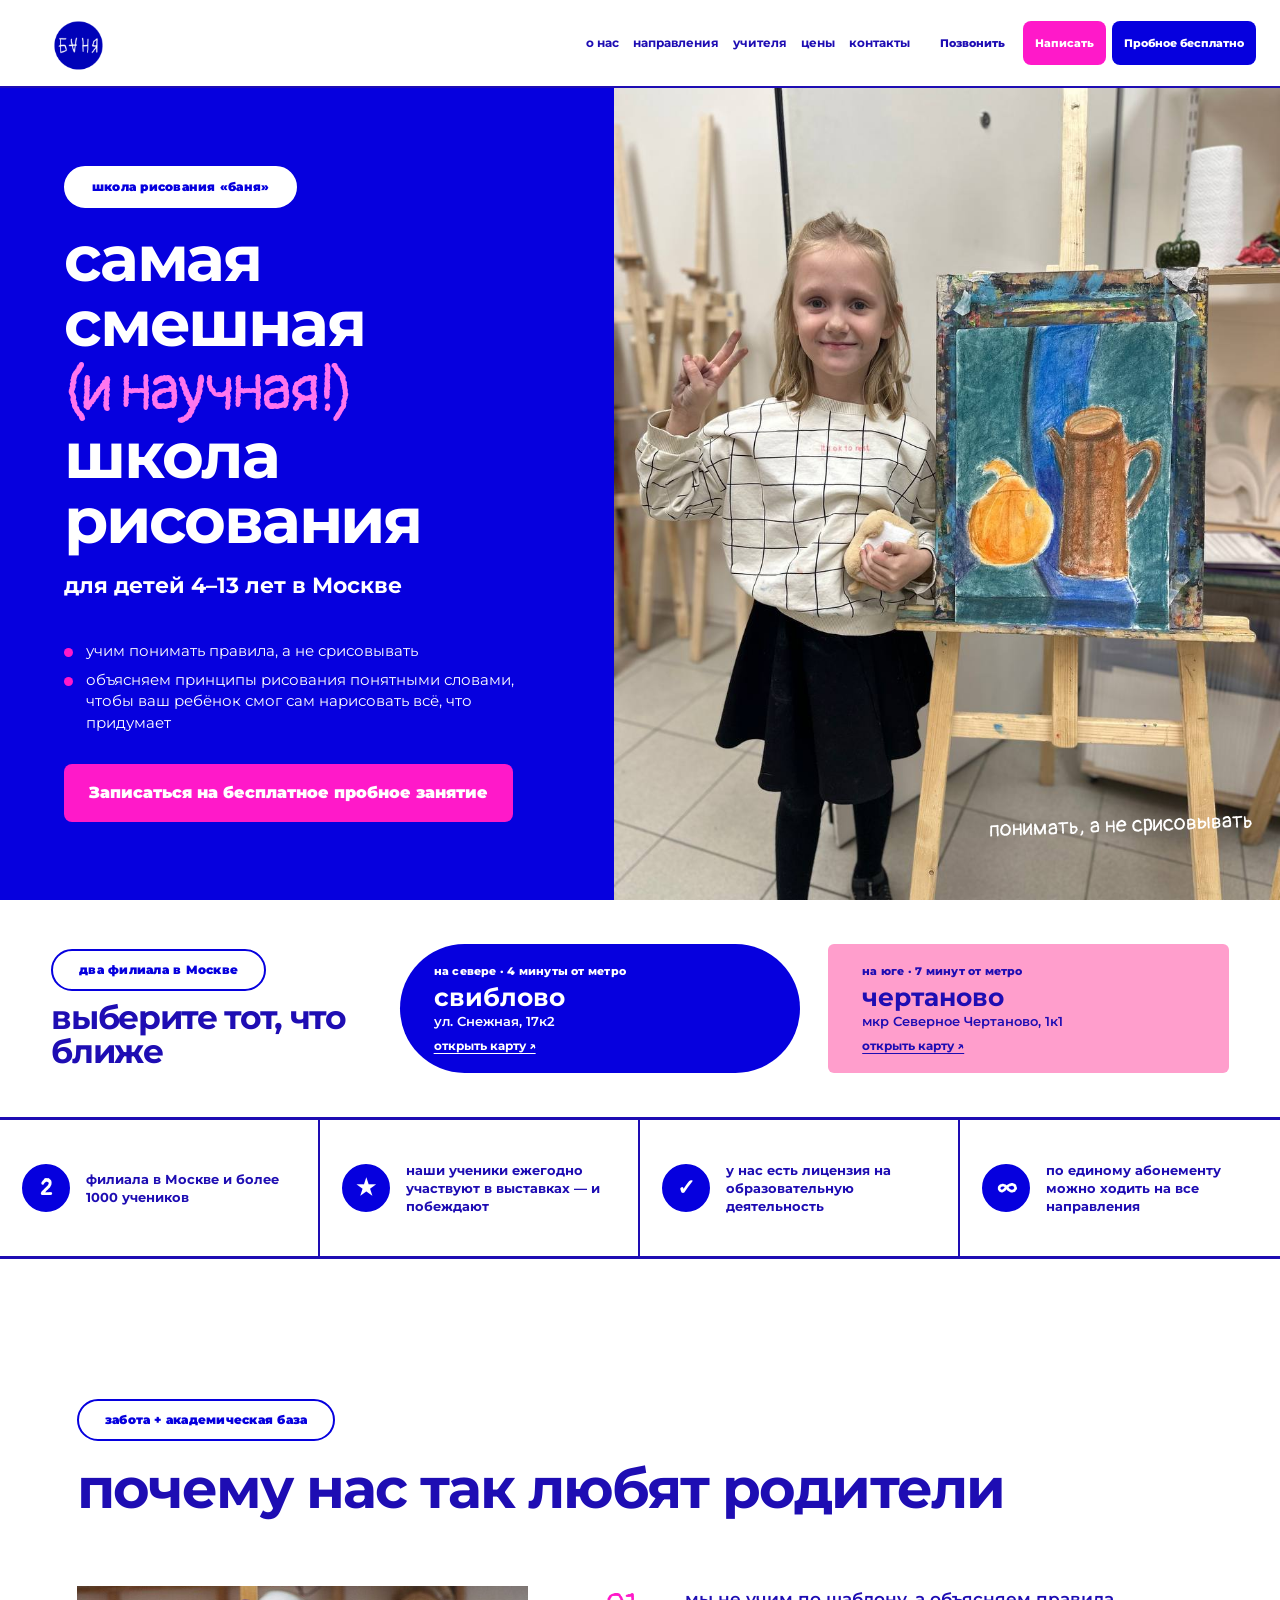
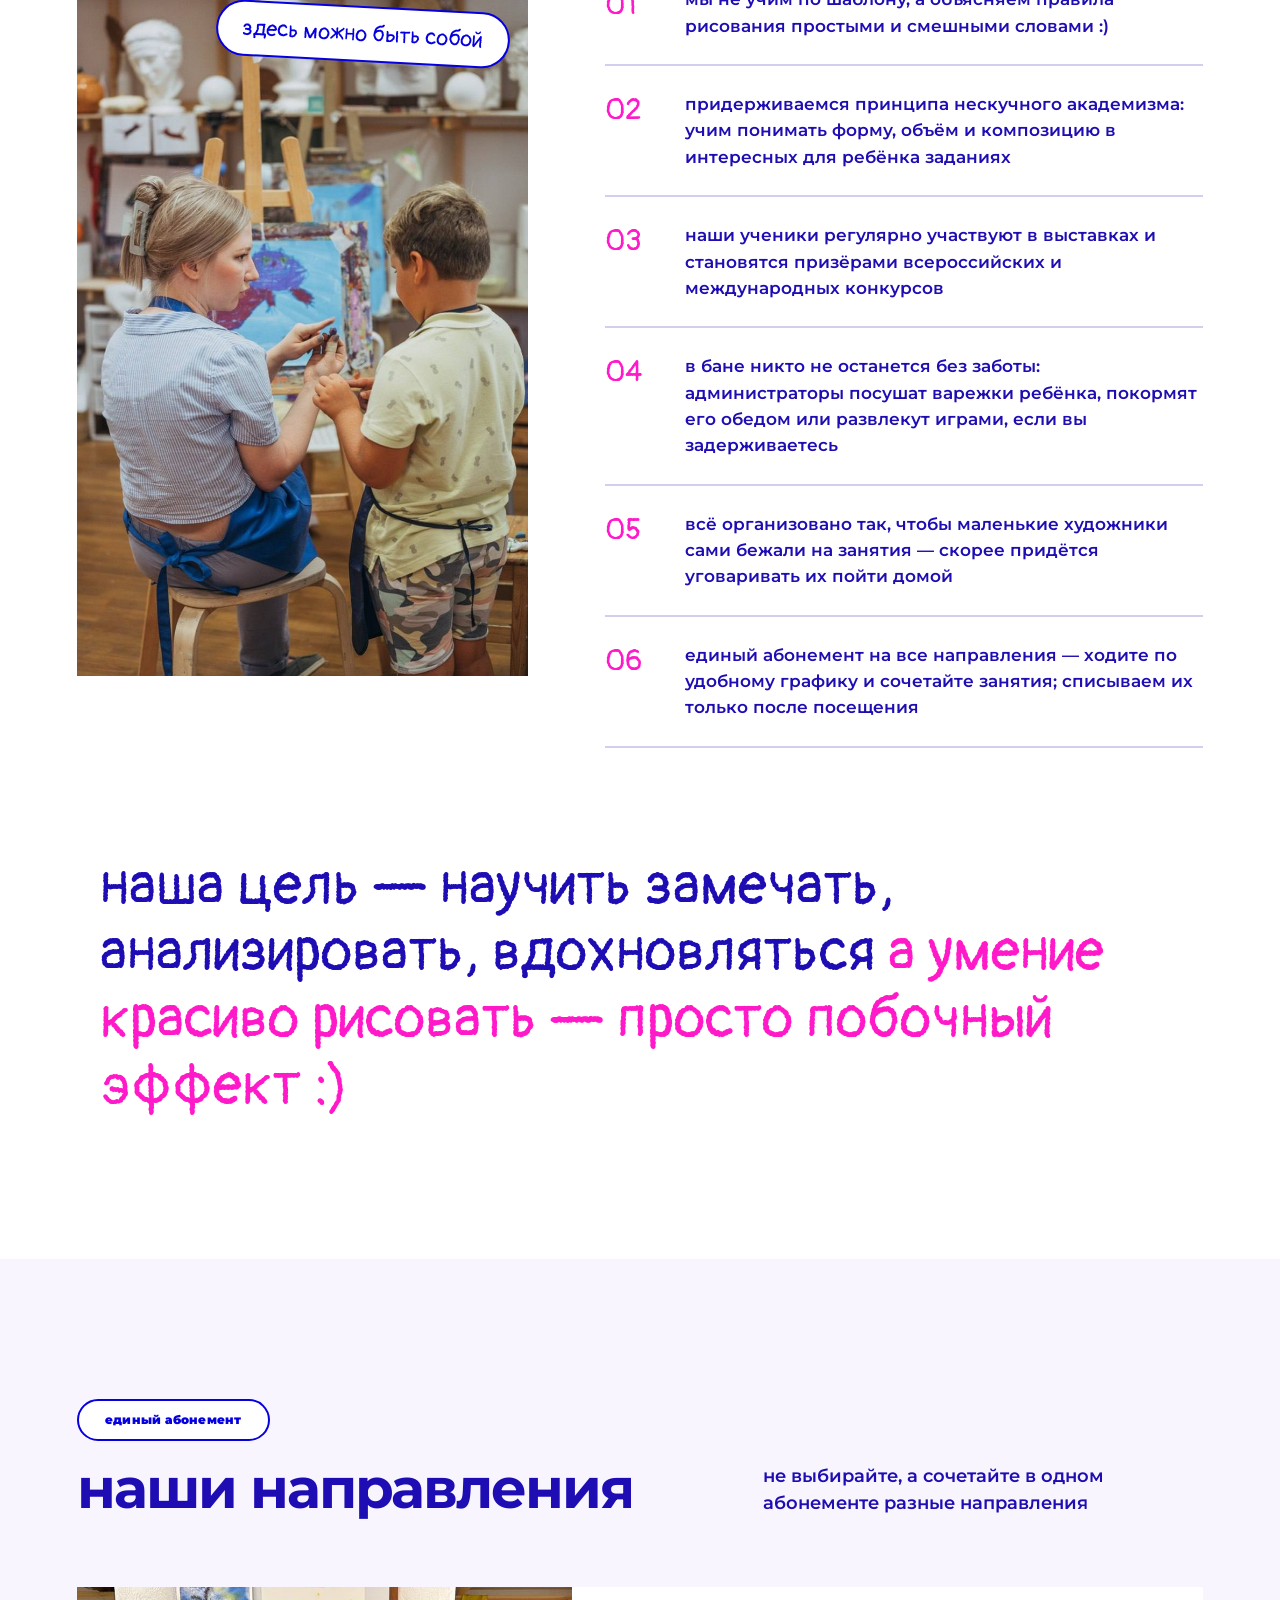
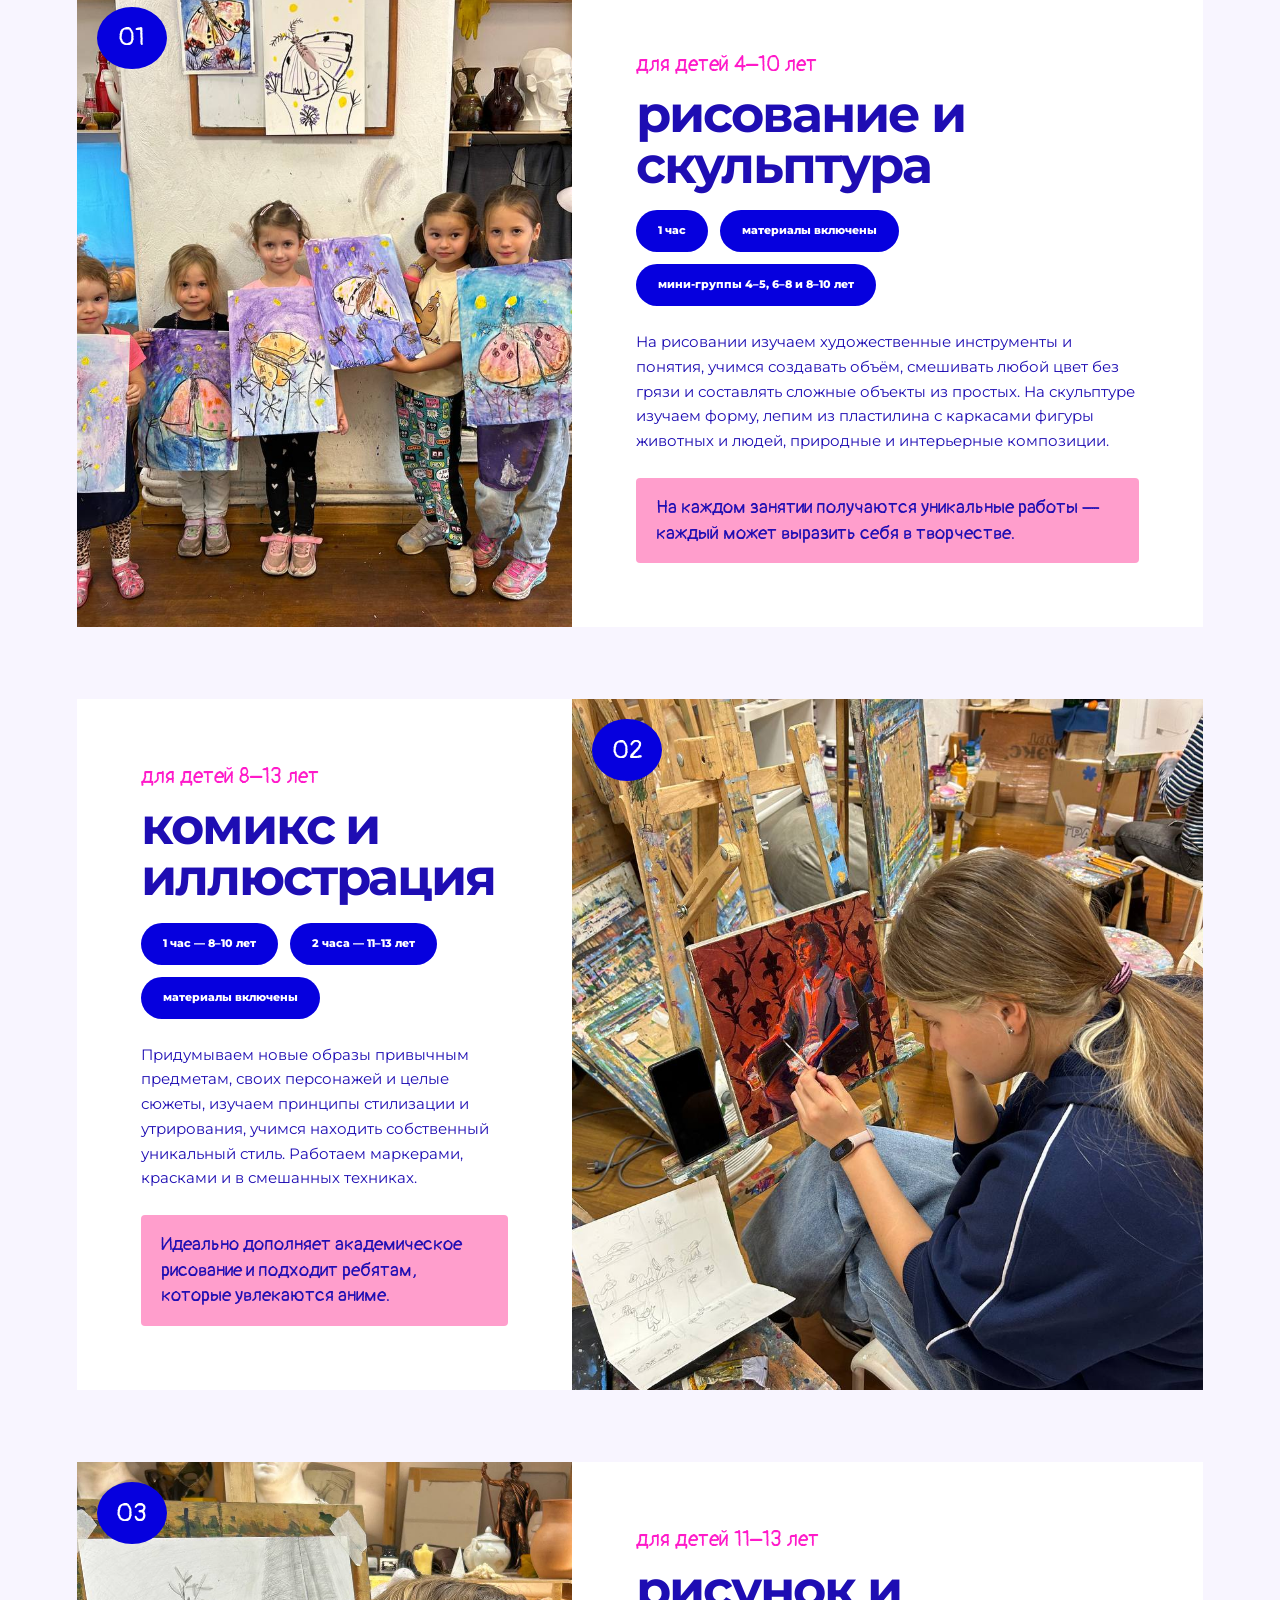
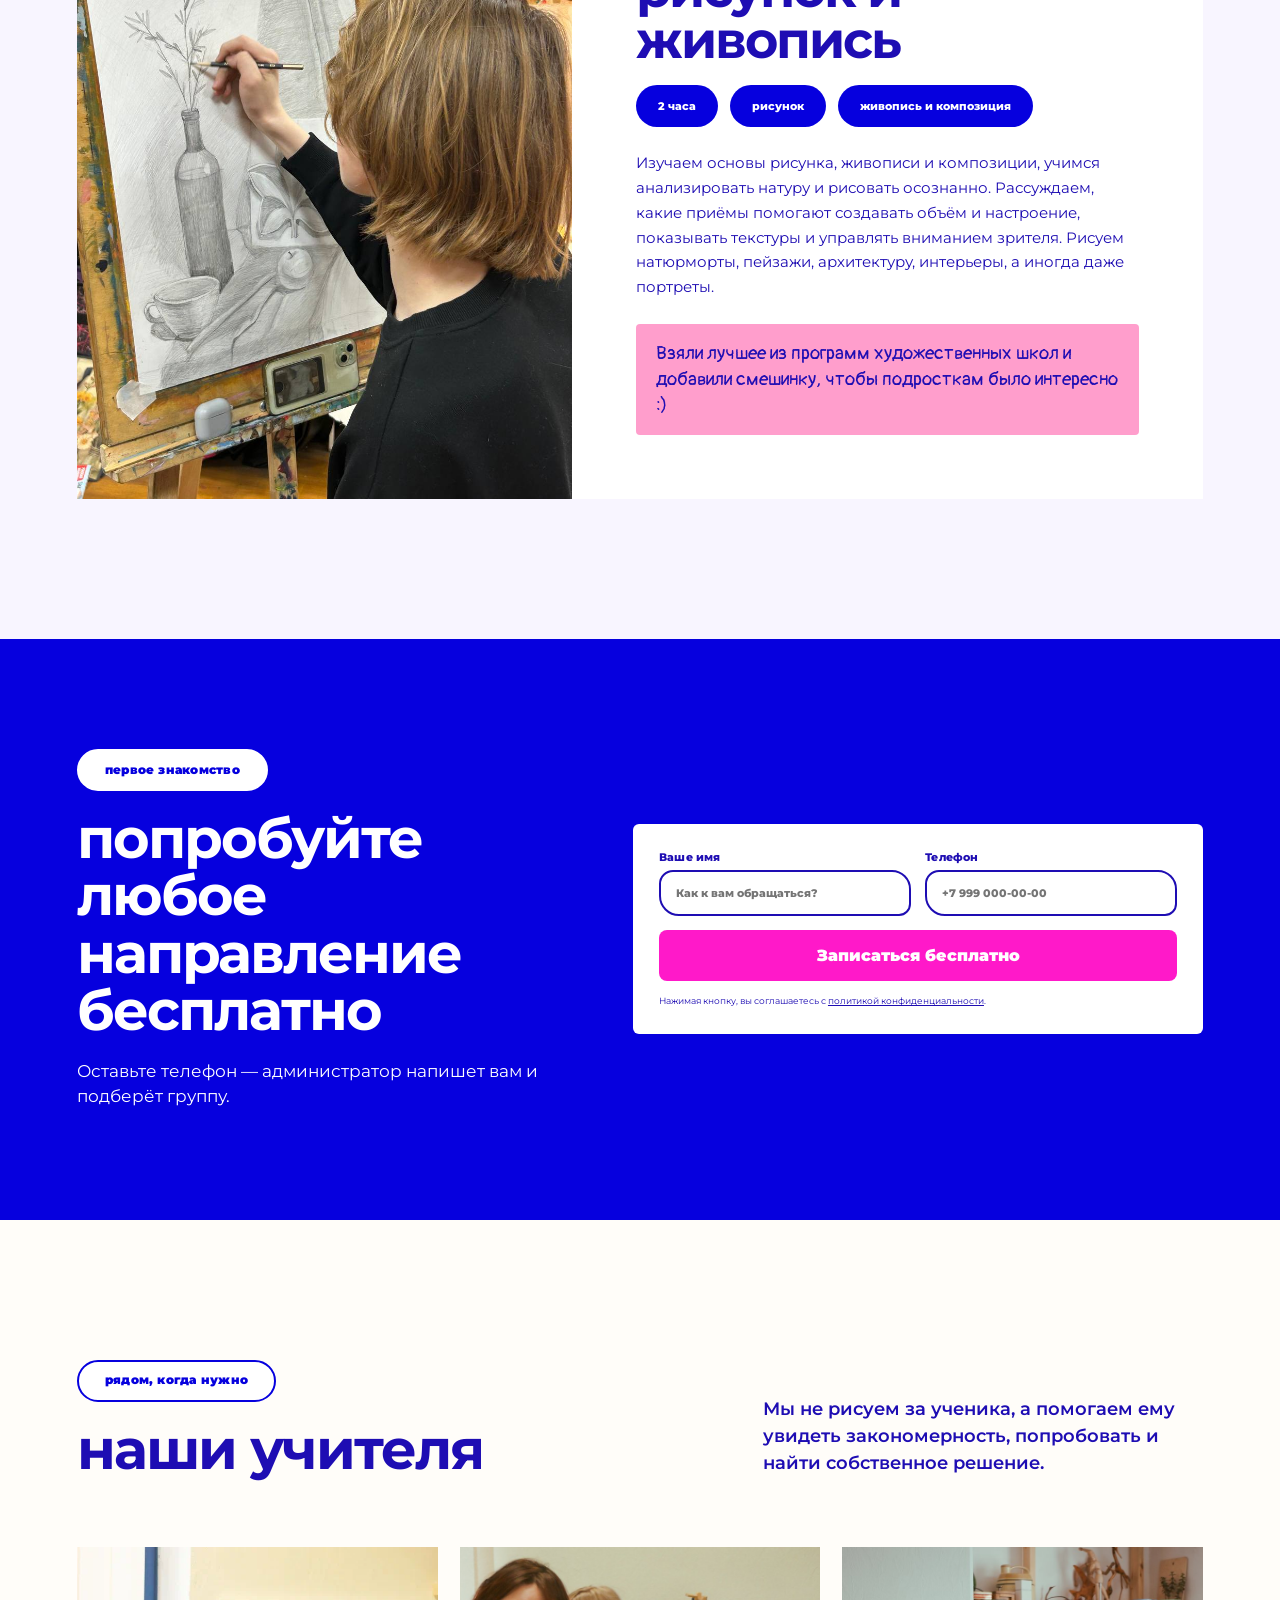
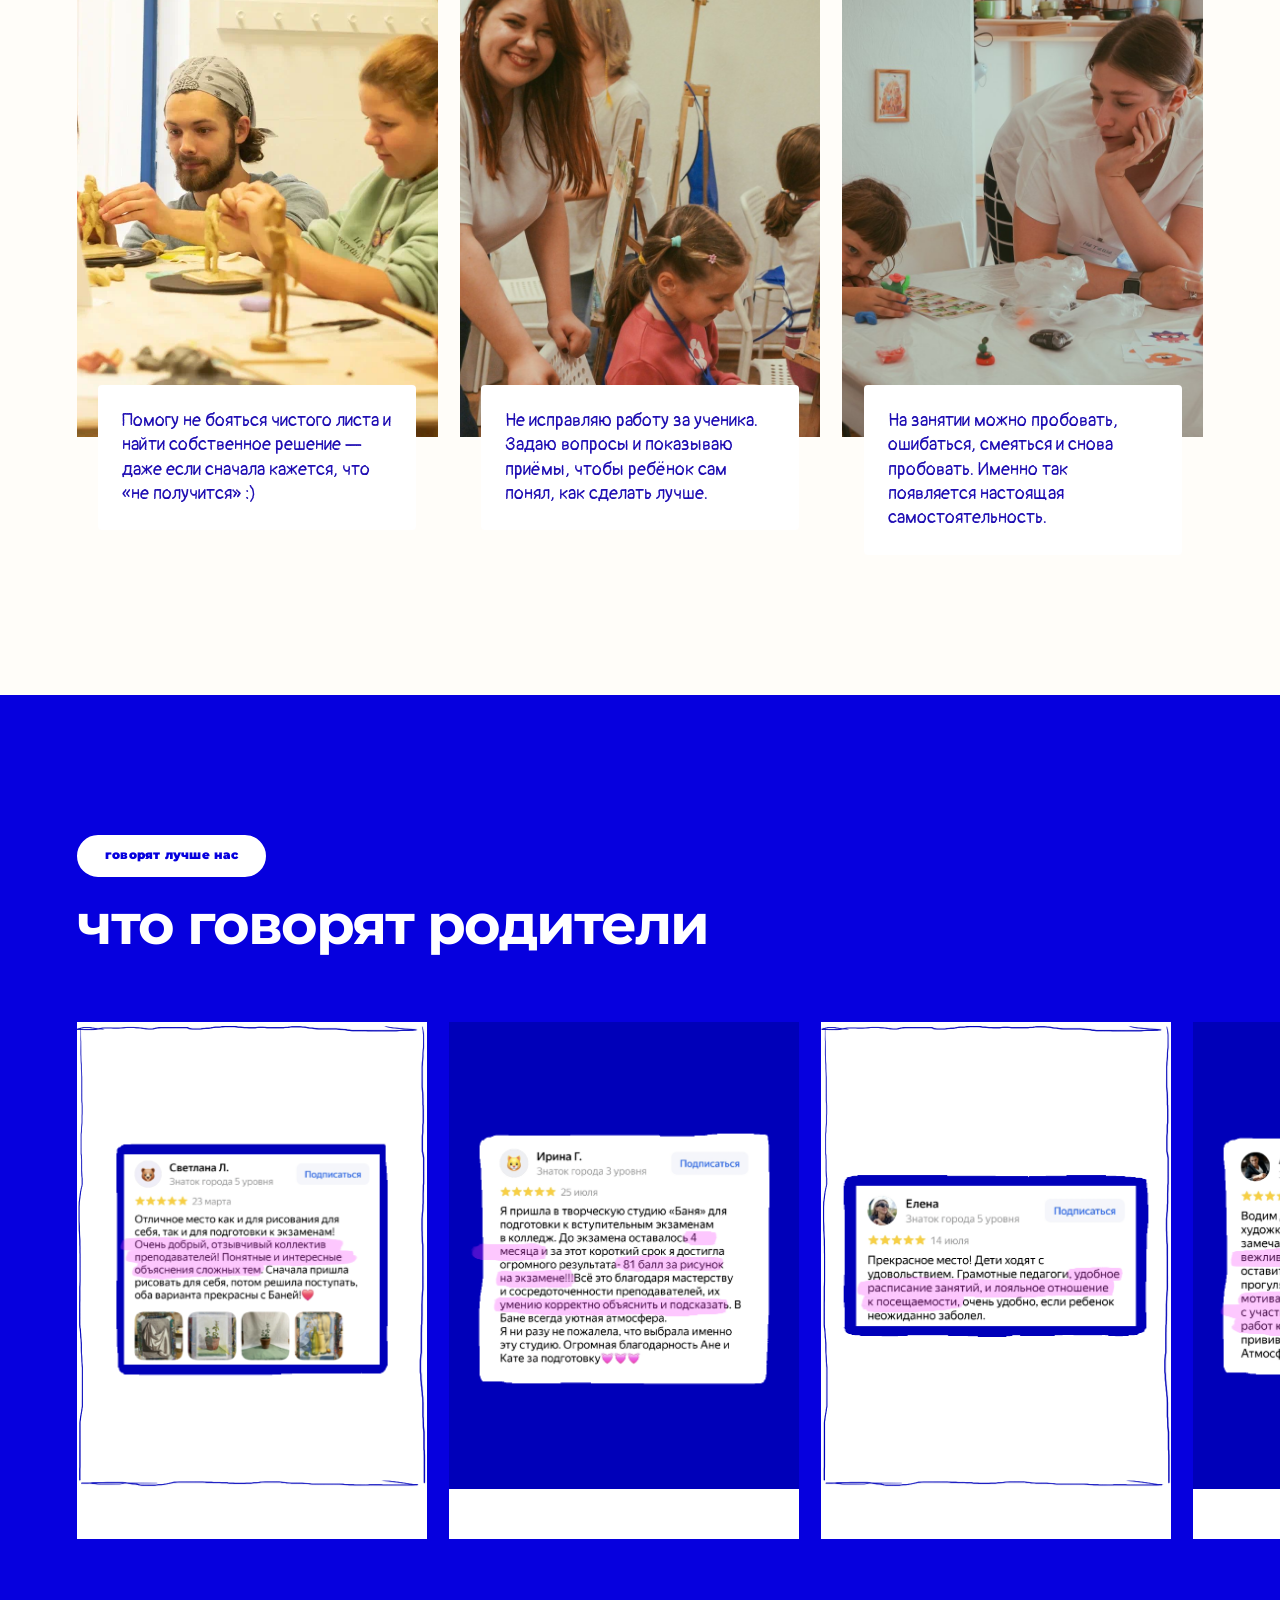
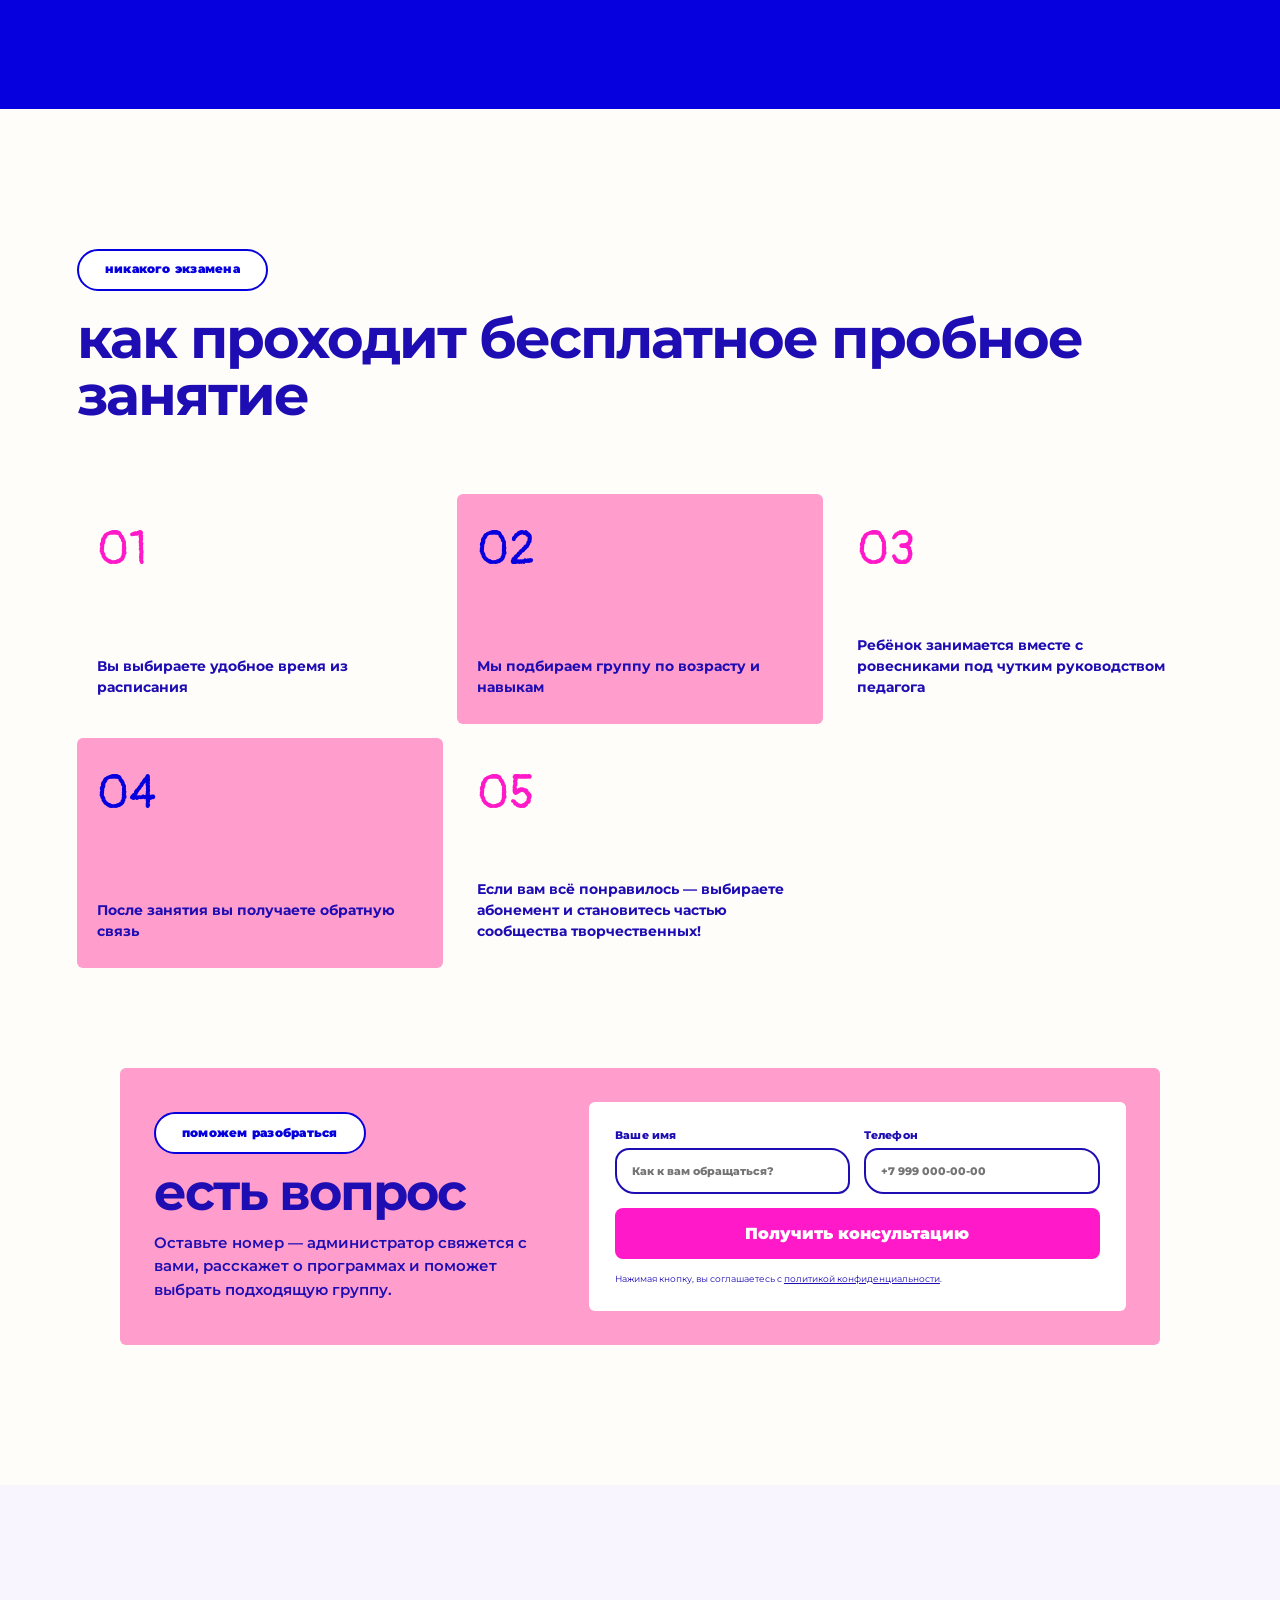
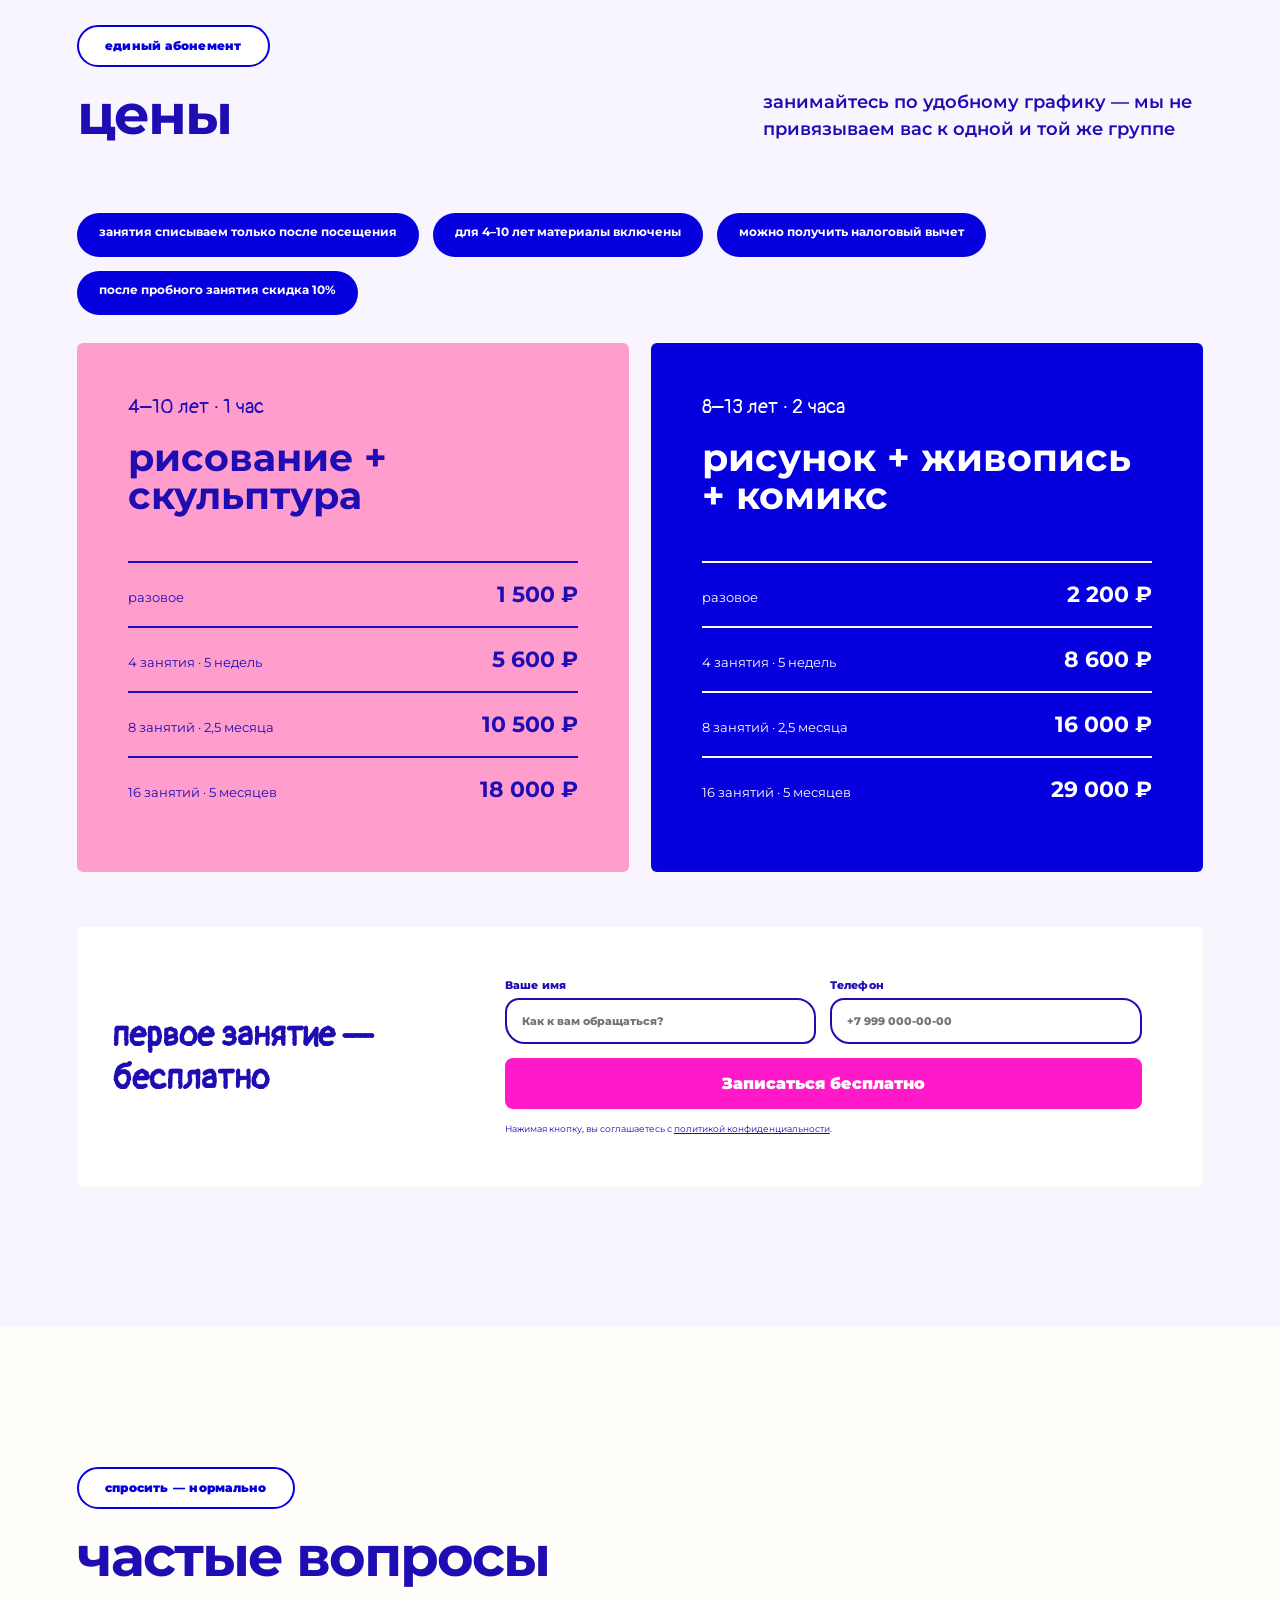
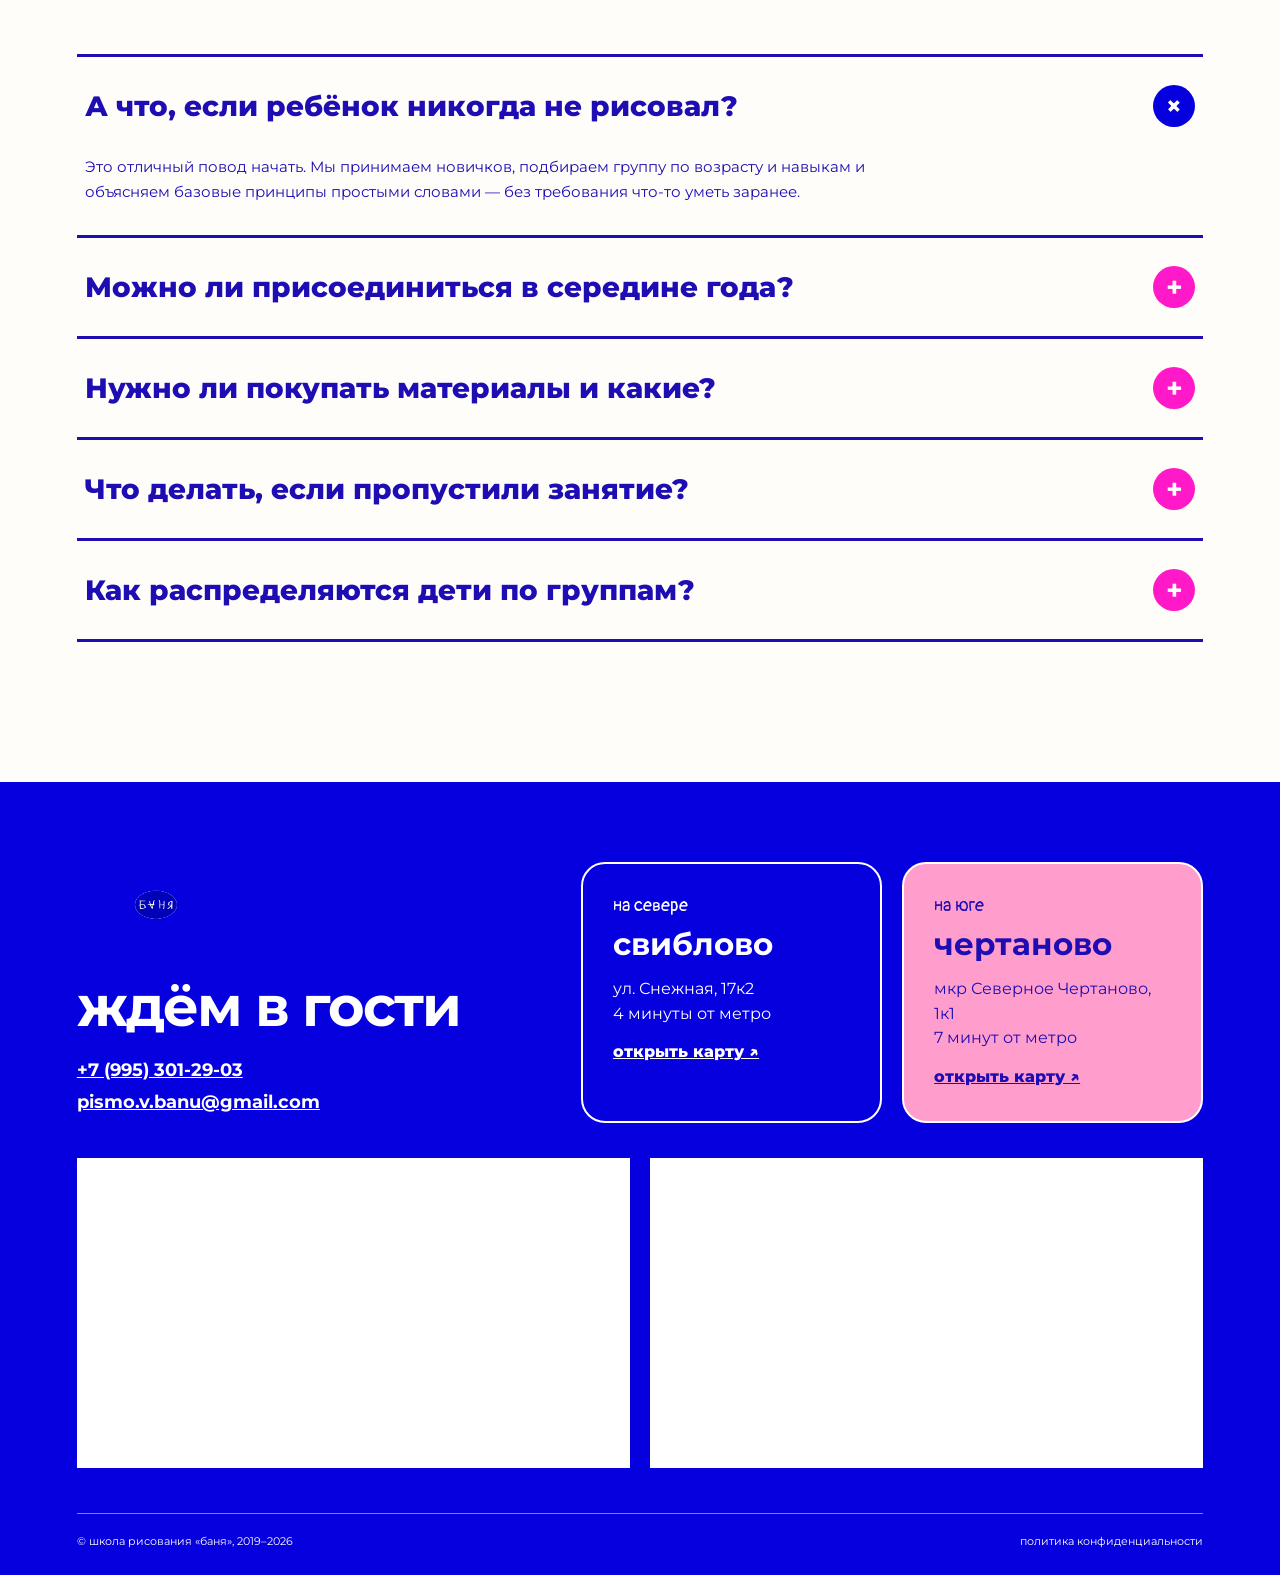
==== commit 978782ab: "Publish restored badges and label contrast" ====
--- a/index.html
+++ b/index.html
@@ -1 +1 @@
-<!doctype html><html lang="ru"><head><meta charset="utf-8"><meta name="viewport" content="width=device-width,initial-scale=1"><title>Баня — школа рисования для детей</title><meta name="description" content="Школа рисования для детей 4–13 лет в Москве"><link rel="stylesheet" href="styles.css"></head><body><main><header class="topbar"><a class="brand" href="#top" aria-label="Баня — на главную"><img src="assets/logo.png" alt="Баня" width="128" height="92" loading="eager" decoding="async"/></a><button class="menu-toggle" type="button" aria-expanded="false" aria-controls="main-menu"><span></span><span></span><span></span><b>Меню</b></button><div class="header-panel " id="main-menu"><nav aria-label="Основная навигация"><a href="#about">о нас</a><a href="#directions">направления</a><a href="#teachers">учителя</a><a href="#reviews">отзывы</a><a href="#prices">цены</a><a href="#faq">вопросы</a><a href="#contacts">контакты</a></nav><div class="header-actions"><a class="contact-button call" href="tel:+79953012903" aria-label="Позвонить в школу рисования Баня">Позвонить</a><a class="contact-button message" href="https://wa.me/79953012903" target="_blank" rel="noreferrer" aria-label="Написать в WhatsApp">Написать</a><a class="mini-cta" href="#trial">Пробное бесплатно</a></div></div></header><section class="hero" id="top"><div class="hero-photo"><img class="hero-image hero-image-desktop" src="assets/hero-happy-desktop.jpg" alt="Ученица школы «Баня» показывает свою работу"/><img class="hero-image hero-image-mobile" src="assets/hero-happy-mobile.jpg" alt="Ученики школы «Баня» показывают свои работы"/><span class="photo-sticker">понимать, а не срисовывать</span></div><div class="hero-copy"><p class="eyebrow">школа рисования «баня»</p><h1>самая смешная <span>(и научная!)</span> школа рисования</h1><p class="hero-age">для детей 4–13 лет в Москве</p><div class="hero-points"><p>учим понимать правила, а не срисовывать</p><p>объясняем принципы рисования понятными словами, чтобы ваш ребёнок смог сам нарисовать всё, что придумает</p></div><a class="primary-button" href="#trial">Записаться на бесплатное пробное занятие</a></div><img src="assets/loop-arrow.png" alt="" width="120" height="120" loading="lazy" decoding="async" class="hero-doodle"/></section><section class="early-locations" aria-label="Филиалы школы рисования Баня"><div class="early-locations-intro"><p class="eyebrow">два филиала в Москве</p><h2>выберите тот, что ближе</h2></div><a class="early-location-card" href="https://yandex.ru/maps/?text=Москва%2C%20Снежная%2017к2" target="_blank" rel="noreferrer"><span>на севере · 4 минуты от метро</span><strong>Свиблово</strong><p>ул. Снежная, 17к2</p><b>Открыть карту ↗</b></a><a class="early-location-card pink" href="https://yandex.ru/maps/?text=Москва%2C%20Северное%20Чертаново%201к1" target="_blank" rel="noreferrer"><span>на юге · 7 минут от метро</span><strong>Чертаново</strong><p>мкр Северное Чертаново, 1к1</p><b>Открыть карту ↗</b></a></section><section class="facts" aria-label="Коротко о школе"><article class="fact"><span class="fact-mark">2</span><p>филиала в Москве и более 1000 учеников</p></article><article class="fact"><span class="fact-mark">★</span><p>наши ученики ежегодно участвуют в выставках — и побеждают</p></article><article class="fact"><span class="fact-mark">✓</span><p>у нас есть лицензия на образовательную деятельность</p></article><article class="fact"><span class="fact-mark">∞</span><p>по единому абонементу можно ходить на все направления</p></article></section><section class="why section" id="about"><div class="section-heading"><p class="eyebrow">забота + академическая база</p><h2>почему нас так любят родители</h2></div><div class="why-layout"><div class="why-photo"><img src="assets/care.jpeg" alt="Педагог занимается с детьми в мастерской" loading="lazy" decoding="async" style="position:absolute;inset:0;width:100%;height:100%;object-fit:cover"/><span class="bubble">здесь можно быть собой</span></div><ol class="reason-list"><li><span>01</span><p>мы не учим по шаблону, а объясняем правила рисования простыми и смешными словами :)</p></li><li><span>02</span><p>придерживаемся принципа нескучного академизма: учим понимать форму, объём и композицию в интересных для ребёнка заданиях</p></li><li><span>03</span><p>наши ученики регулярно участвуют в выставках и становятся призёрами всероссийских и международных конкурсов</p></li><li><span>04</span><p>в бане никто не останется без заботы: администраторы посушат варежки ребёнка, покормят его обедом или развлекут играми, если вы задерживаетесь</p></li><li><span>05</span><p>всё организовано так, чтобы маленькие художники сами бежали на занятия — скорее придётся уговаривать их пойти домой</p></li><li><span>06</span><p>единый абонемент на все направления — ходите по удобному графику и сочетайте занятия; списываем их только после посещения</p></li></ol></div><p class="manifesto">Наша цель — научить замечать, анализировать, вдохновляться. <strong>А умение красиво рисовать — просто побочный эффект :)</strong></p></section><section class="directions section" id="directions"><div class="section-heading split-heading"><div><p class="eyebrow">единый абонемент</p><h2>наши направления</h2></div><p>Не выбирайте, а сочетайте в одном абонементе разные направления</p></div><div class="direction-list"><article class="direction-card"><div class="direction-photo"><img src="assets/drawing.jpeg" alt="рисование и скульптура в мастерской Баня" loading="lazy" decoding="async" style="position:absolute;inset:0;width:100%;height:100%;object-fit:cover"/><span class="direction-index">0<!-- -->1</span></div><div class="direction-copy"><p class="direction-age">для детей 4–10 лет</p><h3>рисование и скульптура</h3><div class="tag-row"><span>1 час</span><span>материалы включены</span><span>мини-группы 4–5, 6–8 и 8–10 лет</span></div><p>На рисовании изучаем художественные инструменты и понятия, учимся создавать объём, смешивать любой цвет без грязи и составлять сложные объекты из простых. На скульптуре изучаем форму, лепим из пластилина с каркасами фигуры животных и людей, природные и интерьерные композиции.</p><p class="direction-note">На каждом занятии получаются уникальные работы — каждый может выразить себя в творчестве.</p></div></article><article class="direction-card"><div class="direction-photo"><img src="assets/sculpture.jpeg" alt="комикс и иллюстрация в мастерской Баня" loading="lazy" decoding="async" style="position:absolute;inset:0;width:100%;height:100%;object-fit:cover"/><span class="direction-index">0<!-- -->2</span></div><div class="direction-copy"><p class="direction-age">для детей 8–13 лет</p><h3>комикс и иллюстрация</h3><div class="tag-row"><span>1 час — 8–10 лет</span><span>2 часа — 11–13 лет</span><span>материалы включены</span></div><p>Придумываем новые образы привычным предметам, своих персонажей и целые сюжеты, изучаем принципы стилизации и утрирования, учимся находить собственный уникальный стиль. Работаем маркерами, красками и в смешанных техниках.</p><p class="direction-note">Идеально дополняет академическое рисование и подходит ребятам, которые увлекаются аниме.</p></div></article><article class="direction-card"><div class="direction-photo"><img src="assets/teen.jpg" alt="рисунок и живопись в мастерской Баня" loading="lazy" decoding="async" style="position:absolute;inset:0;width:100%;height:100%;object-fit:cover"/><span class="direction-index">0<!-- -->3</span></div><div class="direction-copy"><p class="direction-age">для детей 11–13 лет</p><h3>рисунок и живопись</h3><div class="tag-row"><span>2 часа</span><span>рисунок</span><span>живопись и композиция</span></div><p>Изучаем основы рисунка, живописи и композиции, учимся анализировать натуру и рисовать осознанно. Рассуждаем, какие приёмы помогают создавать объём и настроение, показывать текстуры и управлять вниманием зрителя. Рисуем натюрморты, пейзажи, архитектуру, интерьеры, а иногда даже портреты.</p><p class="direction-note">Взяли лучшее из программ художественных школ и добавили смешинку, чтобы подросткам было интересно :)</p></div></article></div></section><section class="trial-band" id="trial"><div><p class="eyebrow light">первое знакомство</p><h2>попробуйте любое направление бесплатно</h2><p>Оставьте телефон — администратор напишет вам и подберёт группу.</p></div><form action="#" method="post" class="signup-form " data-form-type="trial"><input type="hidden" name="lead_type" value="trial"/><input type="hidden" name="form_name" value="Детская посадка — пробное занятие"/><label><span>Ваше имя</span><input autoComplete="name" placeholder="Как к вам обращаться?" required="" name="name"/></label><label><span>Телефон</span><input autoComplete="tel" inputMode="tel" placeholder="+7 999 000-00-00" required="" name="phone"/></label><button type="submit">Записаться бесплатно</button><small>Нажимая кнопку, вы соглашаетесь с <a href="https://v-bane.com/privacy" target="_blank">политикой конфиденциальности</a>.</small></form></section><section class="teachers section" id="teachers"><div class="section-heading split-heading"><div><p class="eyebrow">рядом, когда нужно</p><h2>наши учителя</h2></div><p>Мы не рисуем за ученика, а помогаем ему увидеть закономерность, попробовать и найти собственное решение.</p></div><div class="teacher-grid"><article class="teacher-card"><div class="teacher-photo"><img src="assets/teacher-1.jpeg" alt="Педагог мастерской на занятии 1" loading="lazy" decoding="async" style="position:absolute;inset:0;width:100%;height:100%;object-fit:cover"/></div><p>Помогу не бояться чистого листа и найти собственное решение — даже если сначала кажется, что «не получится» :)</p></article><article class="teacher-card"><div class="teacher-photo"><img src="assets/teacher-2.jpeg" alt="Педагог мастерской на занятии 2" loading="lazy" decoding="async" style="position:absolute;inset:0;width:100%;height:100%;object-fit:cover"/></div><p>Не исправляю работу за ученика. Задаю вопросы и показываю приёмы, чтобы ребёнок сам понял, как сделать лучше.</p></article><article class="teacher-card"><div class="teacher-photo"><img src="assets/teacher-3.jpeg" alt="Педагог мастерской на занятии 3" loading="lazy" decoding="async" style="position:absolute;inset:0;width:100%;height:100%;object-fit:cover"/></div><p>На занятии можно пробовать, ошибаться, смеяться и снова пробовать. Именно так появляется настоящая самостоятельность.</p></article></div></section><section class="reviews section" id="reviews"><div class="section-heading"><p class="eyebrow light">говорят лучше нас</p><h2>что говорят родители</h2></div><div class="review-track"><figure><img src="assets/review-1.png" alt="Отзыв родителя о мастерской Баня 1" width="420" height="620" loading="lazy" decoding="async"/></figure><figure><img src="assets/review-2.png" alt="Отзыв родителя о мастерской Баня 2" width="420" height="620" loading="lazy" decoding="async"/></figure><figure><img src="assets/review-3.png" alt="Отзыв родителя о мастерской Баня 3" width="420" height="620" loading="lazy" decoding="async"/></figure><figure><img src="assets/review-4.png" alt="Отзыв родителя о мастерской Баня 4" width="420" height="620" loading="lazy" decoding="async"/></figure><figure><img src="assets/review-5.png" alt="Отзыв родителя о мастерской Баня 5" width="420" height="620" loading="lazy" decoding="async"/></figure><figure><img src="assets/review-6.png" alt="Отзыв родителя о мастерской Баня 6" width="420" height="620" loading="lazy" decoding="async"/></figure><figure><img src="assets/review-7.png" alt="Отзыв родителя о мастерской Баня 7" width="420" height="620" loading="lazy" decoding="async"/></figure><figure><img src="assets/review-8.png" alt="Отзыв родителя о мастерской Баня 8" width="420" height="620" loading="lazy" decoding="async"/></figure></div></section><section class="steps section" id="how"><div class="section-heading"><p class="eyebrow">никакого экзамена</p><h2>как проходит бесплатное пробное занятие</h2></div><ol class="step-grid"><li><span>01</span><p>Вы выбираете удобное время из расписания</p></li><li><span>02</span><p>Мы подбираем группу по возрасту и навыкам</p></li><li><span>03</span><p>Ребёнок занимается вместе с ровесниками под чутким руководством педагога</p></li><li><span>04</span><p>После занятия вы получаете обратную связь</p></li><li><span>05</span><p>Если вам всё понравилось — выбираете абонемент и становитесь частью сообщества творчественных!</p></li></ol><div class="inline-trial consultation-card"><div class="consultation-copy"><p class="eyebrow">поможем разобраться</p><h3>есть вопрос</h3><p>Оставьте номер — администратор свяжется с вами, расскажет о программах и поможет выбрать подходящую группу.</p></div><form action="#" method="post" class="signup-form compact" data-form-type="consultation"><input type="hidden" name="lead_type" value="consultation"/><input type="hidden" name="form_name" value="Детская посадка — консультация"/><label><span>Ваше имя</span><input autoComplete="name" placeholder="Как к вам обращаться?" required="" name="name"/></label><label><span>Телефон</span><input autoComplete="tel" inputMode="tel" placeholder="+7 999 000-00-00" required="" name="phone"/></label><button type="submit">Получить консультацию</button><small>Нажимая кнопку, вы соглашаетесь с <a href="https://v-bane.com/privacy" target="_blank">политикой конфиденциальности</a>.</small></form></div></section><section class="prices section" id="prices"><div class="section-heading split-heading"><div><p class="eyebrow">единый абонемент</p><h2>цены</h2></div><p>Занимайтесь по удобному графику — мы не привязываем вас к одной и той же группе.</p></div><div class="price-benefits"><span>занятия списываем только после посещения</span><span>для 4–10 лет материалы включены</span><span>можно получить налоговый вычет</span><span>после пробного занятия скидка 10%</span></div><div class="price-grid"><article class="price-card pink"><p class="price-kicker">4–10 лет · 1 час</p><h3>рисование + скульптура</h3><div class="price-row"><span>разовое</span><b>1 500 ₽</b></div><div class="price-row"><span>4 занятия · 5 недель</span><b>5 600 ₽</b></div><div class="price-row"><span>8 занятий · 2,5 месяца</span><b>10 500 ₽</b></div><div class="price-row"><span>16 занятий · 5 месяцев</span><b>18 000 ₽</b></div></article><article class="price-card blue"><p class="price-kicker">8–13 лет · 2 часа</p><h3>рисунок + живопись + комикс</h3><div class="price-row"><span>разовое</span><b>2 200 ₽</b></div><div class="price-row"><span>4 занятия · 5 недель</span><b>8 600 ₽</b></div><div class="price-row"><span>8 занятий · 2,5 месяца</span><b>16 000 ₽</b></div><div class="price-row"><span>16 занятий · 5 месяцев</span><b>29 000 ₽</b></div></article></div><div class="price-form"><h3>первое занятие — бесплатно</h3><form action="#" method="post" class="signup-form compact" data-form-type="trial"><input type="hidden" name="lead_type" value="trial"/><input type="hidden" name="form_name" value="Детская посадка — пробное занятие"/><label><span>Ваше имя</span><input autoComplete="name" placeholder="Как к вам обращаться?" required="" name="name"/></label><label><span>Телефон</span><input autoComplete="tel" inputMode="tel" placeholder="+7 999 000-00-00" required="" name="phone"/></label><button type="submit">Записаться бесплатно</button><small>Нажимая кнопку, вы соглашаетесь с <a href="https://v-bane.com/privacy" target="_blank">политикой конфиденциальности</a>.</small></form></div></section><section class="faq section" id="faq"><div class="section-heading"><p class="eyebrow">спросить — нормально</p><h2>частые вопросы</h2></div><div class="faq-list"><details open=""><summary><span>А что, если ребёнок никогда не рисовал?</span><b>+</b></summary><p>Это отличный повод начать. Мы принимаем новичков, подбираем группу по возрасту и навыкам и объясняем базовые принципы простыми словами — без требования что-то уметь заранее.</p></details><details><summary><span>Можно ли присоединиться в середине года?</span><b>+</b></summary><p>Да. Программы устроены так, чтобы к группе можно было присоединиться в течение года. Администратор подберёт подходящий уровень и время.</p></details><details><summary><span>Нужно ли покупать материалы и какие?</span><b>+</b></summary><p>Для ребят 4–10 лет все материалы входят в стоимость. Для старших групп администратор заранее пришлёт короткий список того, что понадобится.</p></details><details><summary><span>Что делать, если пропустили занятие?</span><b>+</b></summary><p>Предупредите администратора. Мы отмечаем только фактические посещения и не списываем занятие в случае пропуска, пока действует абонемент.</p></details><details><summary><span>Как распределяются дети по группам?</span><b>+</b></summary><p>По возрасту и навыкам: 4–5, 6–8, 8–10 и 11–13 лет. После заявки уточним опыт ребёнка и предложим подходящую группу.</p></details></div></section><footer id="contacts"><div class="footer-top"><div><img src="assets/logo.png" alt="Баня" width="150" height="100" loading="lazy" decoding="async"/><h2>ждём в гости</h2><a href="tel:+79953012903">+7 (995) 301-29-03</a><a href="mailto:pismo.v.banu@gmail.com">pismo.v.banu@gmail.com</a></div><div class="address-list"><article><span>на севере</span><h3>свиблово</h3><p>ул. Снежная, 17к2<br/>4 минуты от метро</p><a href="https://yandex.ru/maps/?text=Москва%2C%20Снежная%2017к2" target="_blank">открыть карту ↗</a></article><article><span>на юге</span><h3>чертаново</h3><p>мкр Северное Чертаново, 1к1<br/>7 минут от метро</p><a href="https://yandex.ru/maps/?text=Москва%2C%20Северное%20Чертаново%201к1" target="_blank">открыть карту ↗</a></article></div></div><div class="maps"><iframe title="Карта филиала в Свиблово" src="https://yandex.ru/map-widget/v1/?mode=search&amp;text=Москва%2C%20Снежная%2017к2&amp;z=15" loading="lazy"></iframe><iframe title="Карта филиала в Чертаново" src="https://yandex.ru/map-widget/v1/?mode=search&amp;text=Москва%2C%20Северное%20Чертаново%201к1&amp;z=15" loading="lazy"></iframe></div><div class="footer-bottom"><span>© школа рисования «баня», 2019–2026</span><a href="https://v-bane.com/privacy" target="_blank">политика конфиденциальности</a></div></footer></main><script src="script.js"></script></body></html>+<!doctype html><html lang="ru"><head><meta charset="utf-8"><meta name="viewport" content="width=device-width,initial-scale=1"><title>Баня — школа рисования для детей</title><meta name="description" content="Школа рисования для детей 4–13 лет в Москве"><link rel="stylesheet" href="styles.css"></head><body><main><header class="topbar"><a class="brand" href="#top" aria-label="Баня — на главную"><img src="assets/logo.png" alt="Баня" width="128" height="92" loading="eager" decoding="async"/></a><button class="menu-toggle" type="button" aria-expanded="false" aria-controls="main-menu"><span></span><span></span><span></span><b>Меню</b></button><div class="header-panel " id="main-menu"><nav aria-label="Основная навигация"><a href="#about">о нас</a><a href="#directions">направления</a><a href="#teachers">учителя</a><a href="#reviews">отзывы</a><a href="#prices">цены</a><a href="#faq">вопросы</a><a href="#contacts">контакты</a></nav><div class="header-actions"><a class="contact-button call" href="tel:+79953012903" aria-label="Позвонить в школу рисования Баня">Позвонить</a><a class="contact-button message" href="https://wa.me/79953012903" target="_blank" rel="noreferrer" aria-label="Написать в WhatsApp">Написать</a><a class="mini-cta" href="#trial">Пробное бесплатно</a></div></div></header><section class="hero" id="top"><div class="hero-photo"><img class="hero-image hero-image-desktop" src="assets/hero-happy-desktop.jpg" alt="Ученица школы «Баня» показывает свою работу"/><img class="hero-image hero-image-mobile" src="assets/hero-happy-mobile.jpg" alt="Ученики школы «Баня» показывают свои работы"/><span class="photo-sticker">понимать, а не срисовывать</span></div><div class="hero-copy"><p class="eyebrow">школа рисования «баня»</p><h1>самая смешная <span>(и научная!)</span> школа рисования</h1><p class="hero-age">для детей 4–13 лет в Москве</p><div class="hero-points"><p>учим понимать правила, а не срисовывать</p><p>объясняем принципы рисования понятными словами, чтобы ваш ребёнок смог сам нарисовать всё, что придумает</p></div><a class="primary-button" href="#trial">Записаться на бесплатное пробное занятие</a></div><img src="assets/loop-arrow.png" alt="" width="120" height="120" loading="lazy" decoding="async" class="hero-doodle"/></section><section class="early-locations" aria-label="Филиалы школы рисования Баня"><div class="early-locations-intro"><p class="eyebrow">два филиала в Москве</p><h2>выберите тот, что ближе</h2></div><a class="early-location-card" href="https://yandex.ru/maps/?text=Москва%2C%20Снежная%2017к2" target="_blank" rel="noreferrer"><span>на севере · 4 минуты от метро</span><strong>свиблово</strong><p>ул. Снежная, 17к2</p><b>открыть карту ↗</b></a><a class="early-location-card pink" href="https://yandex.ru/maps/?text=Москва%2C%20Северное%20Чертаново%201к1" target="_blank" rel="noreferrer"><span>на юге · 7 минут от метро</span><strong>чертаново</strong><p>мкр Северное Чертаново, 1к1</p><b>открыть карту ↗</b></a></section><section class="facts" aria-label="Коротко о школе"><article class="fact"><span class="fact-mark">2</span><p>филиала в Москве и более 1000 учеников</p></article><article class="fact"><span class="fact-mark">★</span><p>наши ученики ежегодно участвуют в выставках — и побеждают</p></article><article class="fact"><span class="fact-mark">✓</span><p>у нас есть лицензия на образовательную деятельность</p></article><article class="fact"><span class="fact-mark">∞</span><p>по единому абонементу можно ходить на все направления</p></article></section><section class="why section" id="about"><div class="section-heading"><p class="eyebrow">забота + академическая база</p><h2>почему нас так любят родители</h2></div><div class="why-layout"><div class="why-photo"><img src="assets/care.jpeg" alt="Педагог занимается с детьми в мастерской" loading="lazy" decoding="async" style="position:absolute;inset:0;width:100%;height:100%;object-fit:cover"/><span class="bubble">здесь можно быть собой</span></div><ol class="reason-list"><li><span>01</span><p>мы не учим по шаблону, а объясняем правила рисования простыми и смешными словами :)</p></li><li><span>02</span><p>придерживаемся принципа нескучного академизма: учим понимать форму, объём и композицию в интересных для ребёнка заданиях</p></li><li><span>03</span><p>наши ученики регулярно участвуют в выставках и становятся призёрами всероссийских и международных конкурсов</p></li><li><span>04</span><p>в бане никто не останется без заботы: администраторы посушат варежки ребёнка, покормят его обедом или развлекут играми, если вы задерживаетесь</p></li><li><span>05</span><p>всё организовано так, чтобы маленькие художники сами бежали на занятия — скорее придётся уговаривать их пойти домой</p></li><li><span>06</span><p>единый абонемент на все направления — ходите по удобному графику и сочетайте занятия; списываем их только после посещения</p></li></ol></div><p class="manifesto">наша цель — научить замечать, анализировать, вдохновляться <strong>а умение красиво рисовать — просто побочный эффект :)</strong></p></section><section class="directions section" id="directions"><div class="section-heading split-heading"><div><p class="eyebrow">единый абонемент</p><h2>наши направления</h2></div><p>не выбирайте, а сочетайте в одном абонементе разные направления</p></div><div class="direction-list"><article class="direction-card"><div class="direction-photo"><img src="assets/drawing.jpeg" alt="рисование и скульптура в мастерской Баня" loading="lazy" decoding="async" style="position:absolute;inset:0;width:100%;height:100%;object-fit:cover"/><span class="direction-index">0<!-- -->1</span></div><div class="direction-copy"><p class="direction-age">для детей 4–10 лет</p><h3>рисование и скульптура</h3><div class="tag-row"><span>1 час</span><span>материалы включены</span><span>мини-группы 4–5, 6–8 и 8–10 лет</span></div><p>На рисовании изучаем художественные инструменты и понятия, учимся создавать объём, смешивать любой цвет без грязи и составлять сложные объекты из простых. На скульптуре изучаем форму, лепим из пластилина с каркасами фигуры животных и людей, природные и интерьерные композиции.</p><p class="direction-note">На каждом занятии получаются уникальные работы — каждый может выразить себя в творчестве.</p></div></article><article class="direction-card"><div class="direction-photo"><img src="assets/sculpture.jpeg" alt="комикс и иллюстрация в мастерской Баня" loading="lazy" decoding="async" style="position:absolute;inset:0;width:100%;height:100%;object-fit:cover"/><span class="direction-index">0<!-- -->2</span></div><div class="direction-copy"><p class="direction-age">для детей 8–13 лет</p><h3>комикс и иллюстрация</h3><div class="tag-row"><span>1 час — 8–10 лет</span><span>2 часа — 11–13 лет</span><span>материалы включены</span></div><p>Придумываем новые образы привычным предметам, своих персонажей и целые сюжеты, изучаем принципы стилизации и утрирования, учимся находить собственный уникальный стиль. Работаем маркерами, красками и в смешанных техниках.</p><p class="direction-note">Идеально дополняет академическое рисование и подходит ребятам, которые увлекаются аниме.</p></div></article><article class="direction-card"><div class="direction-photo"><img src="assets/teen.jpg" alt="рисунок и живопись в мастерской Баня" loading="lazy" decoding="async" style="position:absolute;inset:0;width:100%;height:100%;object-fit:cover"/><span class="direction-index">0<!-- -->3</span></div><div class="direction-copy"><p class="direction-age">для детей 11–13 лет</p><h3>рисунок и живопись</h3><div class="tag-row"><span>2 часа</span><span>рисунок</span><span>живопись и композиция</span></div><p>Изучаем основы рисунка, живописи и композиции, учимся анализировать натуру и рисовать осознанно. Рассуждаем, какие приёмы помогают создавать объём и настроение, показывать текстуры и управлять вниманием зрителя. Рисуем натюрморты, пейзажи, архитектуру, интерьеры, а иногда даже портреты.</p><p class="direction-note">Взяли лучшее из программ художественных школ и добавили смешинку, чтобы подросткам было интересно :)</p></div></article></div></section><section class="trial-band" id="trial"><div><p class="eyebrow light">первое знакомство</p><h2>попробуйте любое направление бесплатно</h2><p>Оставьте телефон — администратор напишет вам и подберёт группу.</p></div><form action="#" method="post" class="signup-form " data-form-type="trial"><input type="hidden" name="lead_type" value="trial"/><input type="hidden" name="form_name" value="Детская посадка — пробное занятие"/><label><span>Ваше имя</span><input autoComplete="name" placeholder="Как к вам обращаться?" required="" name="name"/></label><label><span>Телефон</span><input autoComplete="tel" inputMode="tel" placeholder="+7 999 000-00-00" required="" name="phone"/></label><button type="submit">Записаться бесплатно</button><small>Нажимая кнопку, вы соглашаетесь с <a href="https://v-bane.com/privacy" target="_blank">политикой конфиденциальности</a>.</small></form></section><section class="teachers section" id="teachers"><div class="section-heading split-heading"><div><p class="eyebrow">рядом, когда нужно</p><h2>наши учителя</h2></div><p>Мы не рисуем за ученика, а помогаем ему увидеть закономерность, попробовать и найти собственное решение.</p></div><div class="teacher-grid"><article class="teacher-card"><div class="teacher-photo"><img src="assets/teacher-1.jpeg" alt="Педагог мастерской на занятии 1" loading="lazy" decoding="async" style="position:absolute;inset:0;width:100%;height:100%;object-fit:cover"/></div><p>Помогу не бояться чистого листа и найти собственное решение — даже если сначала кажется, что «не получится» :)</p></article><article class="teacher-card"><div class="teacher-photo"><img src="assets/teacher-2.jpeg" alt="Педагог мастерской на занятии 2" loading="lazy" decoding="async" style="position:absolute;inset:0;width:100%;height:100%;object-fit:cover"/></div><p>Не исправляю работу за ученика. Задаю вопросы и показываю приёмы, чтобы ребёнок сам понял, как сделать лучше.</p></article><article class="teacher-card"><div class="teacher-photo"><img src="assets/teacher-3.jpeg" alt="Педагог мастерской на занятии 3" loading="lazy" decoding="async" style="position:absolute;inset:0;width:100%;height:100%;object-fit:cover"/></div><p>На занятии можно пробовать, ошибаться, смеяться и снова пробовать. Именно так появляется настоящая самостоятельность.</p></article></div></section><section class="reviews section" id="reviews"><div class="section-heading"><p class="eyebrow light">говорят лучше нас</p><h2>что говорят родители</h2></div><div class="review-track"><figure><img src="assets/review-1.png" alt="Отзыв родителя о мастерской Баня 1" width="420" height="620" loading="lazy" decoding="async"/></figure><figure><img src="assets/review-2.png" alt="Отзыв родителя о мастерской Баня 2" width="420" height="620" loading="lazy" decoding="async"/></figure><figure><img src="assets/review-3.png" alt="Отзыв родителя о мастерской Баня 3" width="420" height="620" loading="lazy" decoding="async"/></figure><figure><img src="assets/review-4.png" alt="Отзыв родителя о мастерской Баня 4" width="420" height="620" loading="lazy" decoding="async"/></figure><figure><img src="assets/review-5.png" alt="Отзыв родителя о мастерской Баня 5" width="420" height="620" loading="lazy" decoding="async"/></figure><figure><img src="assets/review-6.png" alt="Отзыв родителя о мастерской Баня 6" width="420" height="620" loading="lazy" decoding="async"/></figure><figure><img src="assets/review-7.png" alt="Отзыв родителя о мастерской Баня 7" width="420" height="620" loading="lazy" decoding="async"/></figure><figure><img src="assets/review-8.png" alt="Отзыв родителя о мастерской Баня 8" width="420" height="620" loading="lazy" decoding="async"/></figure></div></section><section class="steps section" id="how"><div class="section-heading"><p class="eyebrow">никакого экзамена</p><h2>как проходит бесплатное пробное занятие</h2></div><ol class="step-grid"><li><span>01</span><p>Вы выбираете удобное время из расписания</p></li><li><span>02</span><p>Мы подбираем группу по возрасту и навыкам</p></li><li><span>03</span><p>Ребёнок занимается вместе с ровесниками под чутким руководством педагога</p></li><li><span>04</span><p>После занятия вы получаете обратную связь</p></li><li><span>05</span><p>Если вам всё понравилось — выбираете абонемент и становитесь частью сообщества творчественных!</p></li></ol><div class="inline-trial consultation-card"><div class="consultation-copy"><p class="eyebrow">поможем разобраться</p><h3>есть вопрос</h3><p>Оставьте номер — администратор свяжется с вами, расскажет о программах и поможет выбрать подходящую группу.</p></div><form action="#" method="post" class="signup-form compact" data-form-type="consultation"><input type="hidden" name="lead_type" value="consultation"/><input type="hidden" name="form_name" value="Детская посадка — консультация"/><label><span>Ваше имя</span><input autoComplete="name" placeholder="Как к вам обращаться?" required="" name="name"/></label><label><span>Телефон</span><input autoComplete="tel" inputMode="tel" placeholder="+7 999 000-00-00" required="" name="phone"/></label><button type="submit">Получить консультацию</button><small>Нажимая кнопку, вы соглашаетесь с <a href="https://v-bane.com/privacy" target="_blank">политикой конфиденциальности</a>.</small></form></div></section><section class="prices section" id="prices"><div class="section-heading split-heading"><div><p class="eyebrow">единый абонемент</p><h2>цены</h2></div><p>занимайтесь по удобному графику — мы не привязываем вас к одной и той же группе</p></div><div class="price-benefits"><span>занятия списываем только после посещения</span><span>для 4–10 лет материалы включены</span><span>можно получить налоговый вычет</span><span>после пробного занятия скидка 10%</span></div><div class="price-grid"><article class="price-card pink"><p class="price-kicker">4–10 лет · 1 час</p><h3>рисование + скульптура</h3><div class="price-row"><span>разовое</span><b>1 500 ₽</b></div><div class="price-row"><span>4 занятия · 5 недель</span><b>5 600 ₽</b></div><div class="price-row"><span>8 занятий · 2,5 месяца</span><b>10 500 ₽</b></div><div class="price-row"><span>16 занятий · 5 месяцев</span><b>18 000 ₽</b></div></article><article class="price-card blue"><p class="price-kicker">8–13 лет · 2 часа</p><h3>рисунок + живопись + комикс</h3><div class="price-row"><span>разовое</span><b>2 200 ₽</b></div><div class="price-row"><span>4 занятия · 5 недель</span><b>8 600 ₽</b></div><div class="price-row"><span>8 занятий · 2,5 месяца</span><b>16 000 ₽</b></div><div class="price-row"><span>16 занятий · 5 месяцев</span><b>29 000 ₽</b></div></article></div><div class="price-form"><h3>первое занятие — бесплатно</h3><form action="#" method="post" class="signup-form compact" data-form-type="trial"><input type="hidden" name="lead_type" value="trial"/><input type="hidden" name="form_name" value="Детская посадка — пробное занятие"/><label><span>Ваше имя</span><input autoComplete="name" placeholder="Как к вам обращаться?" required="" name="name"/></label><label><span>Телефон</span><input autoComplete="tel" inputMode="tel" placeholder="+7 999 000-00-00" required="" name="phone"/></label><button type="submit">Записаться бесплатно</button><small>Нажимая кнопку, вы соглашаетесь с <a href="https://v-bane.com/privacy" target="_blank">политикой конфиденциальности</a>.</small></form></div></section><section class="faq section" id="faq"><div class="section-heading"><p class="eyebrow">спросить — нормально</p><h2>частые вопросы</h2></div><div class="faq-list"><details open=""><summary><span>А что, если ребёнок никогда не рисовал?</span><b>+</b></summary><p>Это отличный повод начать. Мы принимаем новичков, подбираем группу по возрасту и навыкам и объясняем базовые принципы простыми словами — без требования что-то уметь заранее.</p></details><details><summary><span>Можно ли присоединиться в середине года?</span><b>+</b></summary><p>Да. Программы устроены так, чтобы к группе можно было присоединиться в течение года. Администратор подберёт подходящий уровень и время.</p></details><details><summary><span>Нужно ли покупать материалы и какие?</span><b>+</b></summary><p>Для ребят 4–10 лет все материалы входят в стоимость. Для старших групп администратор заранее пришлёт короткий список того, что понадобится.</p></details><details><summary><span>Что делать, если пропустили занятие?</span><b>+</b></summary><p>Предупредите администратора. Мы отмечаем только фактические посещения и не списываем занятие в случае пропуска, пока действует абонемент.</p></details><details><summary><span>Как распределяются дети по группам?</span><b>+</b></summary><p>По возрасту и навыкам: 4–5, 6–8, 8–10 и 11–13 лет. После заявки уточним опыт ребёнка и предложим подходящую группу.</p></details></div></section><footer id="contacts"><div class="footer-top"><div><img src="assets/logo.png" alt="Баня" width="150" height="100" loading="lazy" decoding="async"/><h2>ждём в гости</h2><a href="tel:+79953012903">+7 (995) 301-29-03</a><a href="mailto:pismo.v.banu@gmail.com">pismo.v.banu@gmail.com</a></div><div class="address-list"><article><span>на севере</span><h3>свиблово</h3><p>ул. Снежная, 17к2<br/>4 минуты от метро</p><a href="https://yandex.ru/maps/?text=Москва%2C%20Снежная%2017к2" target="_blank">открыть карту ↗</a></article><article><span>на юге</span><h3>чертаново</h3><p>мкр Северное Чертаново, 1к1<br/>7 минут от метро</p><a href="https://yandex.ru/maps/?text=Москва%2C%20Северное%20Чертаново%201к1" target="_blank">открыть карту ↗</a></article></div></div><div class="maps"><iframe title="Карта филиала в Свиблово" src="https://yandex.ru/map-widget/v1/?mode=search&amp;text=Москва%2C%20Снежная%2017к2&amp;z=15" loading="lazy"></iframe><iframe title="Карта филиала в Чертаново" src="https://yandex.ru/map-widget/v1/?mode=search&amp;text=Москва%2C%20Северное%20Чертаново%201к1&amp;z=15" loading="lazy"></iframe></div><div class="footer-bottom"><span>© школа рисования «баня», 2019–2026</span><a href="https://v-bane.com/privacy" target="_blank">политика конфиденциальности</a></div></footer></main><script src="script.js"></script></body></html>
--- a/styles.css
+++ b/styles.css
@@ -526,3 +526,96 @@
   .manifesto { margin-top:38px; }
   .price-form { margin-top:36px; }
 }
+
+/* Читаемые фирменные плашки и восстановленные декоративные элементы */
+h1,h2,h3 { text-transform:lowercase; }
+.eyebrow,
+.eyebrow.light {
+  min-height:42px;
+  padding:10px 26px;
+  color:var(--blue);
+  background:white;
+  background-image:none;
+  border:2px solid var(--blue);
+  border-radius:999px;
+  line-height:1.2;
+}
+.hero .eyebrow,
+.trial-band .eyebrow,
+.reviews .eyebrow {
+  border-color:white;
+}
+.bubble {
+  padding:12px 24px;
+  color:var(--blue);
+  background:white;
+  background-image:none;
+  border:2px solid var(--blue);
+  border-radius:999px;
+}
+.fact-mark,
+.direction-index {
+  color:white;
+  background:var(--blue);
+  background-image:none;
+  border:2px solid var(--blue);
+  border-radius:50%;
+}
+.early-location-card {
+  color:white;
+  background:var(--blue);
+  border:0;
+  border-radius:999px;
+  box-shadow:none;
+  padding-left:34px;
+  padding-right:34px;
+}
+.early-location-card.pink {
+  color:var(--ink);
+  background:var(--soft-pink);
+}
+.tag-row span,
+.price-benefits span {
+  color:white;
+  background:var(--blue);
+  background-image:none;
+  border:0;
+  border-radius:999px;
+}
+.price-benefits span {
+  min-height:44px;
+  padding:11px 22px;
+  justify-content:center;
+  text-align:center;
+}
+.manifesto,
+.split-heading,
+.split-heading > p { text-align:left; }
+.address-list article {
+  border:2px solid white;
+  border-radius:24px;
+}
+.address-list article:nth-child(2) {
+  color:var(--ink);
+  background:var(--soft-pink);
+}
+
+@media(max-width:700px) {
+  .eyebrow,.eyebrow.light {
+    min-height:38px;
+    padding:8px 20px;
+  }
+  .early-location-card {
+    border-radius:28px;
+    padding:20px 24px;
+  }
+  .price-benefits {
+    display:grid;
+    grid-template-columns:1fr;
+  }
+  .price-benefits span {
+    width:100%;
+    min-height:42px;
+    padding:10px 20px;
+  }
+}
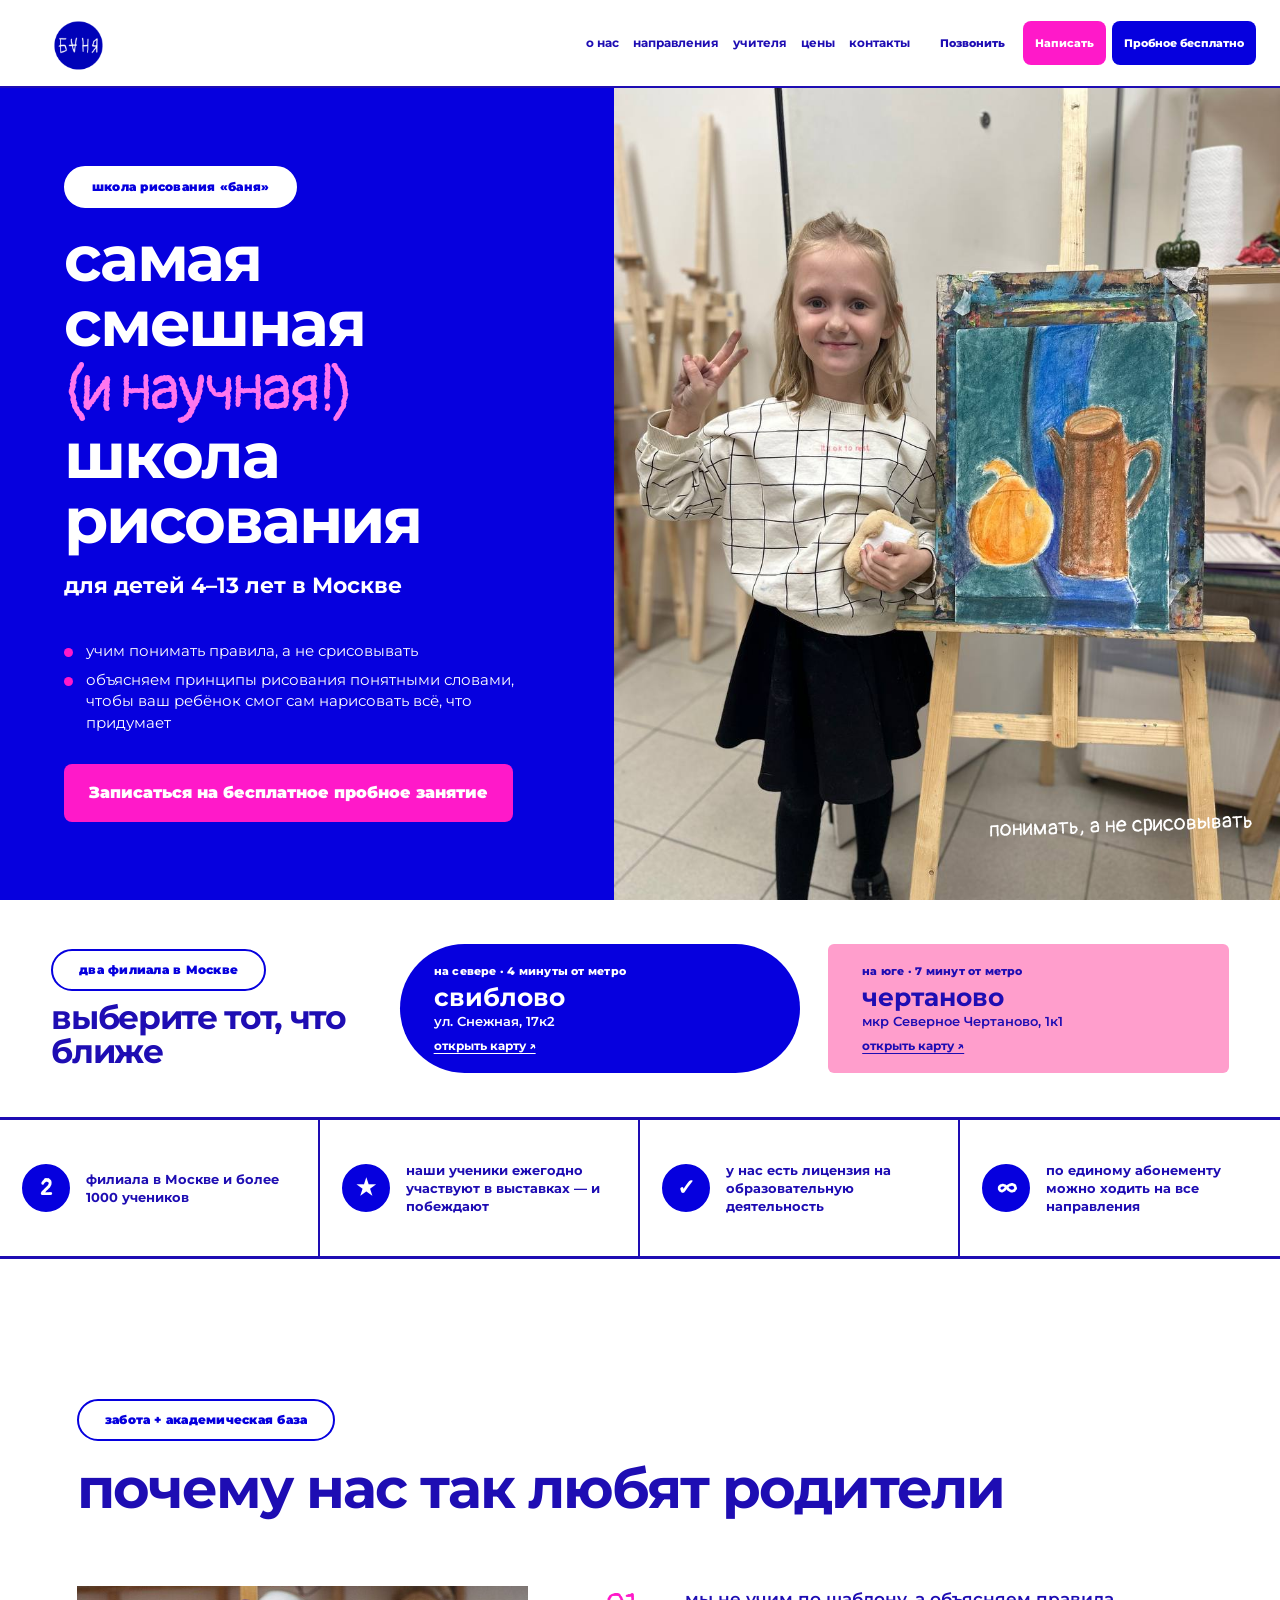
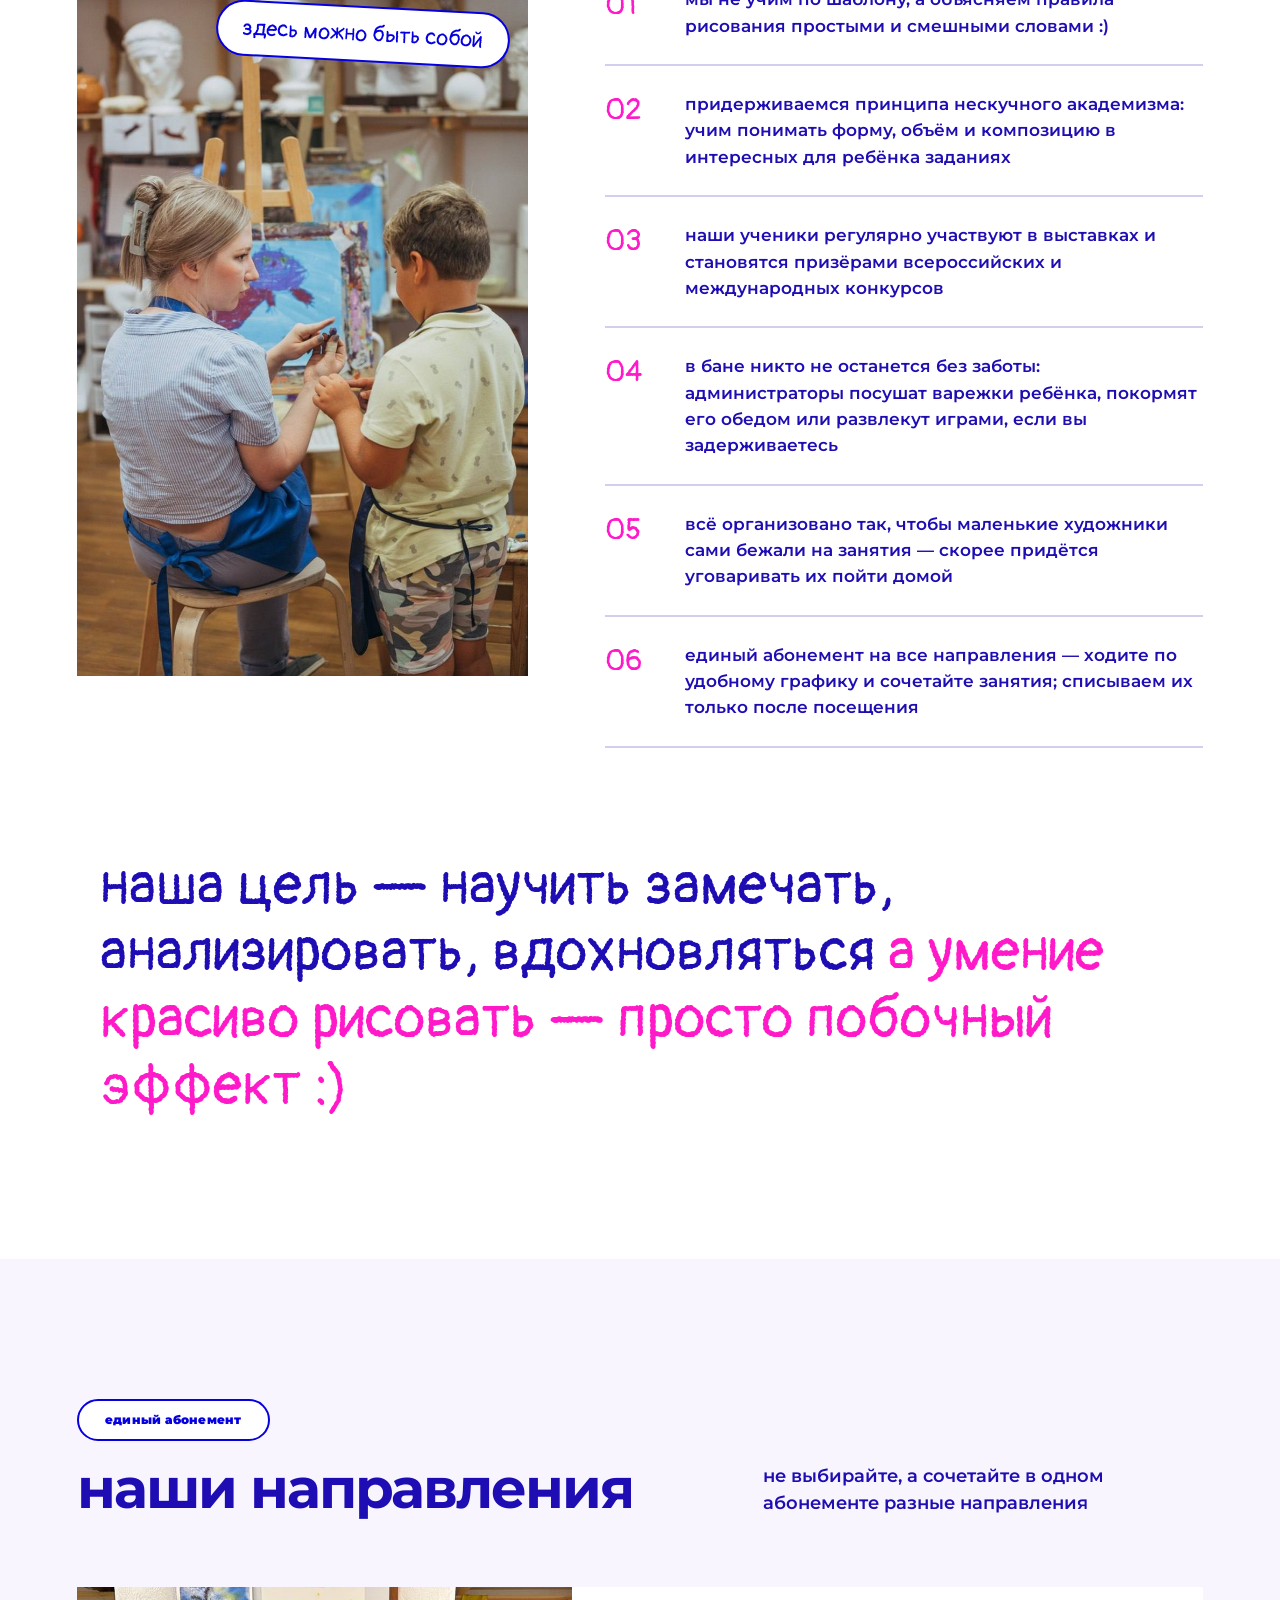
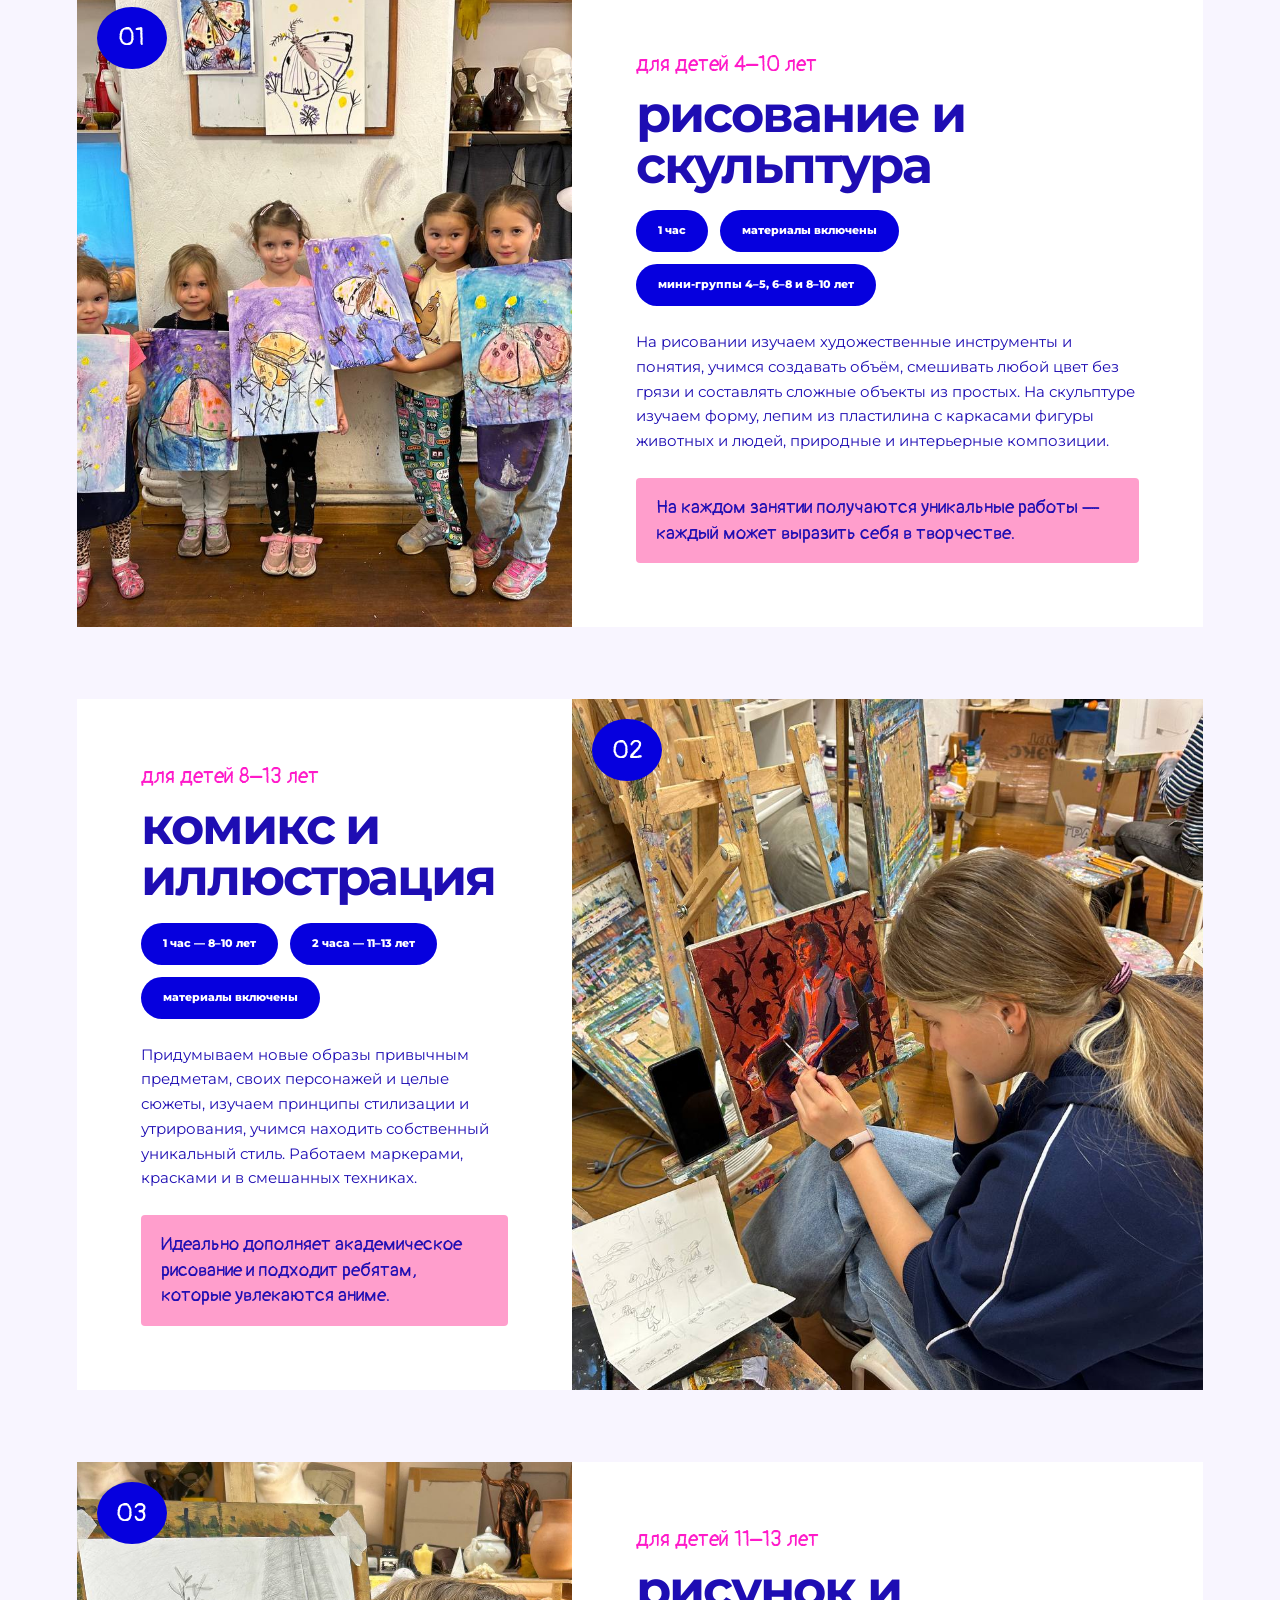
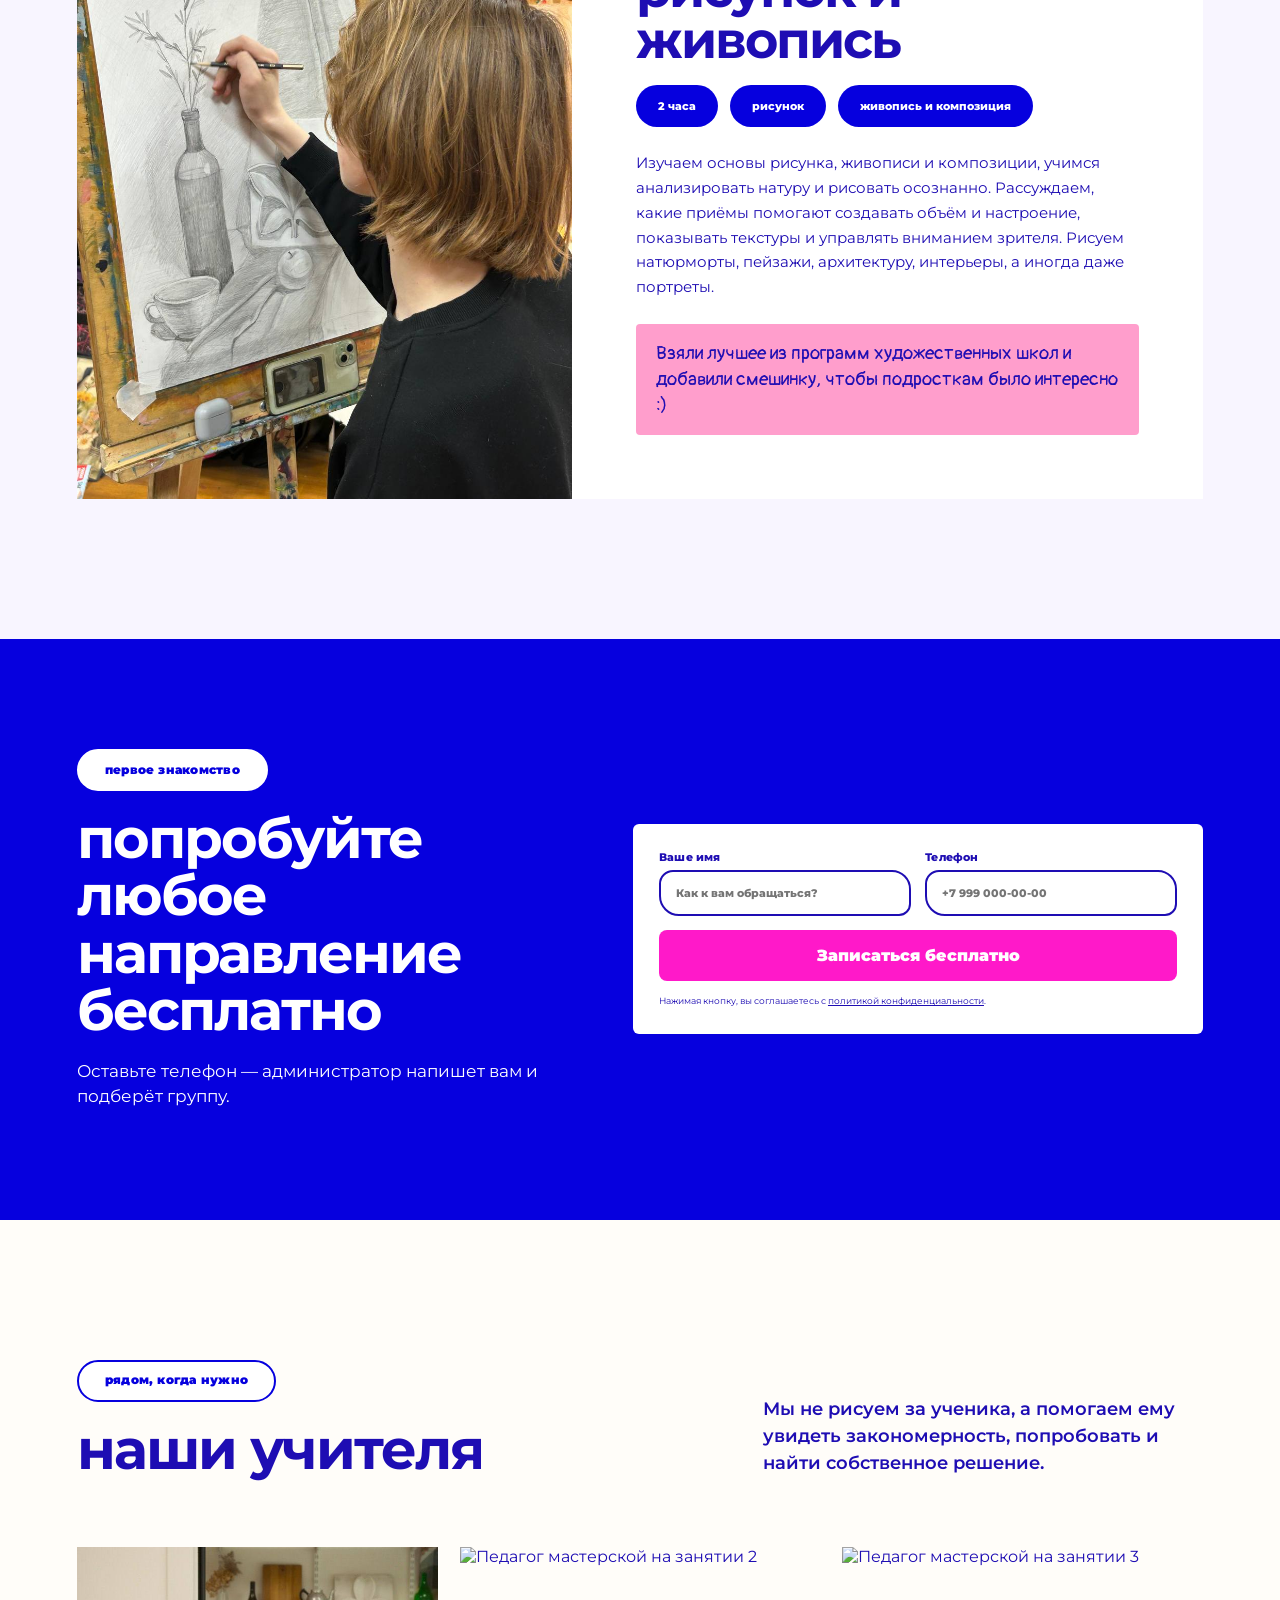
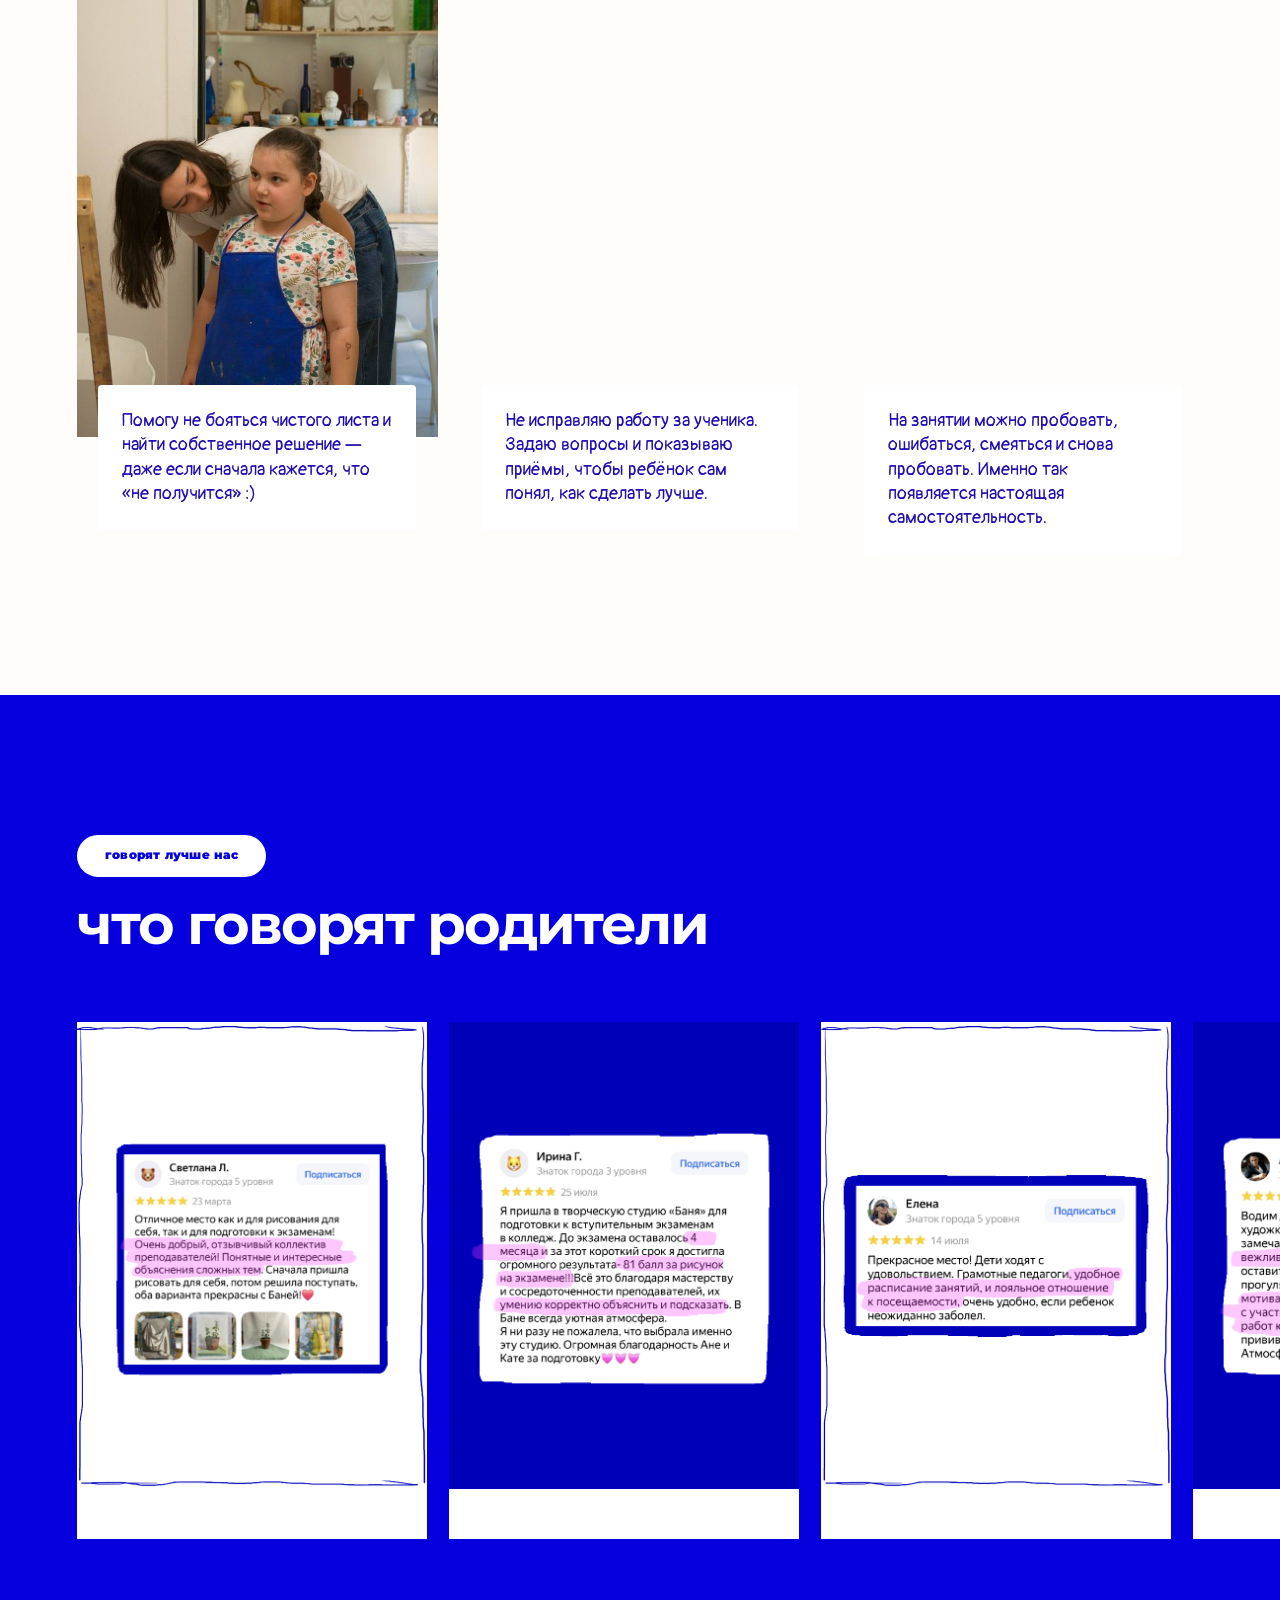
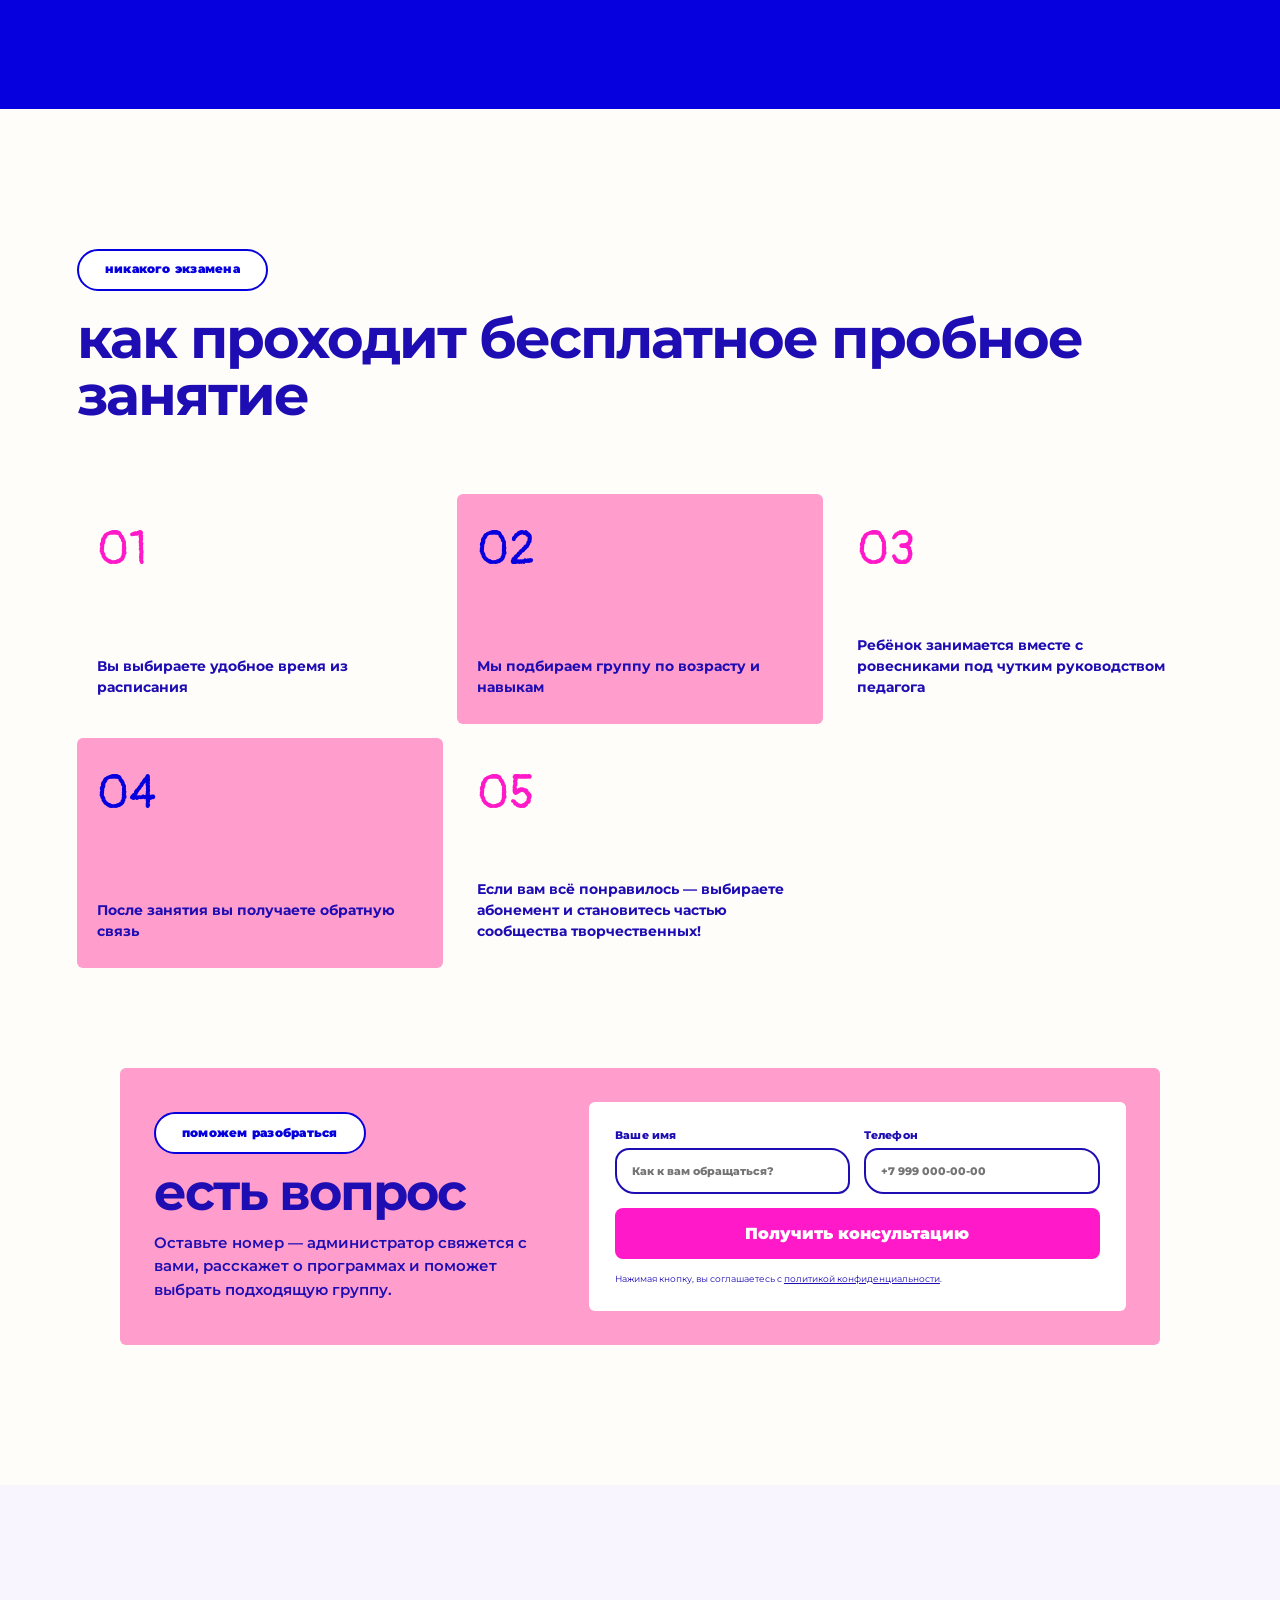
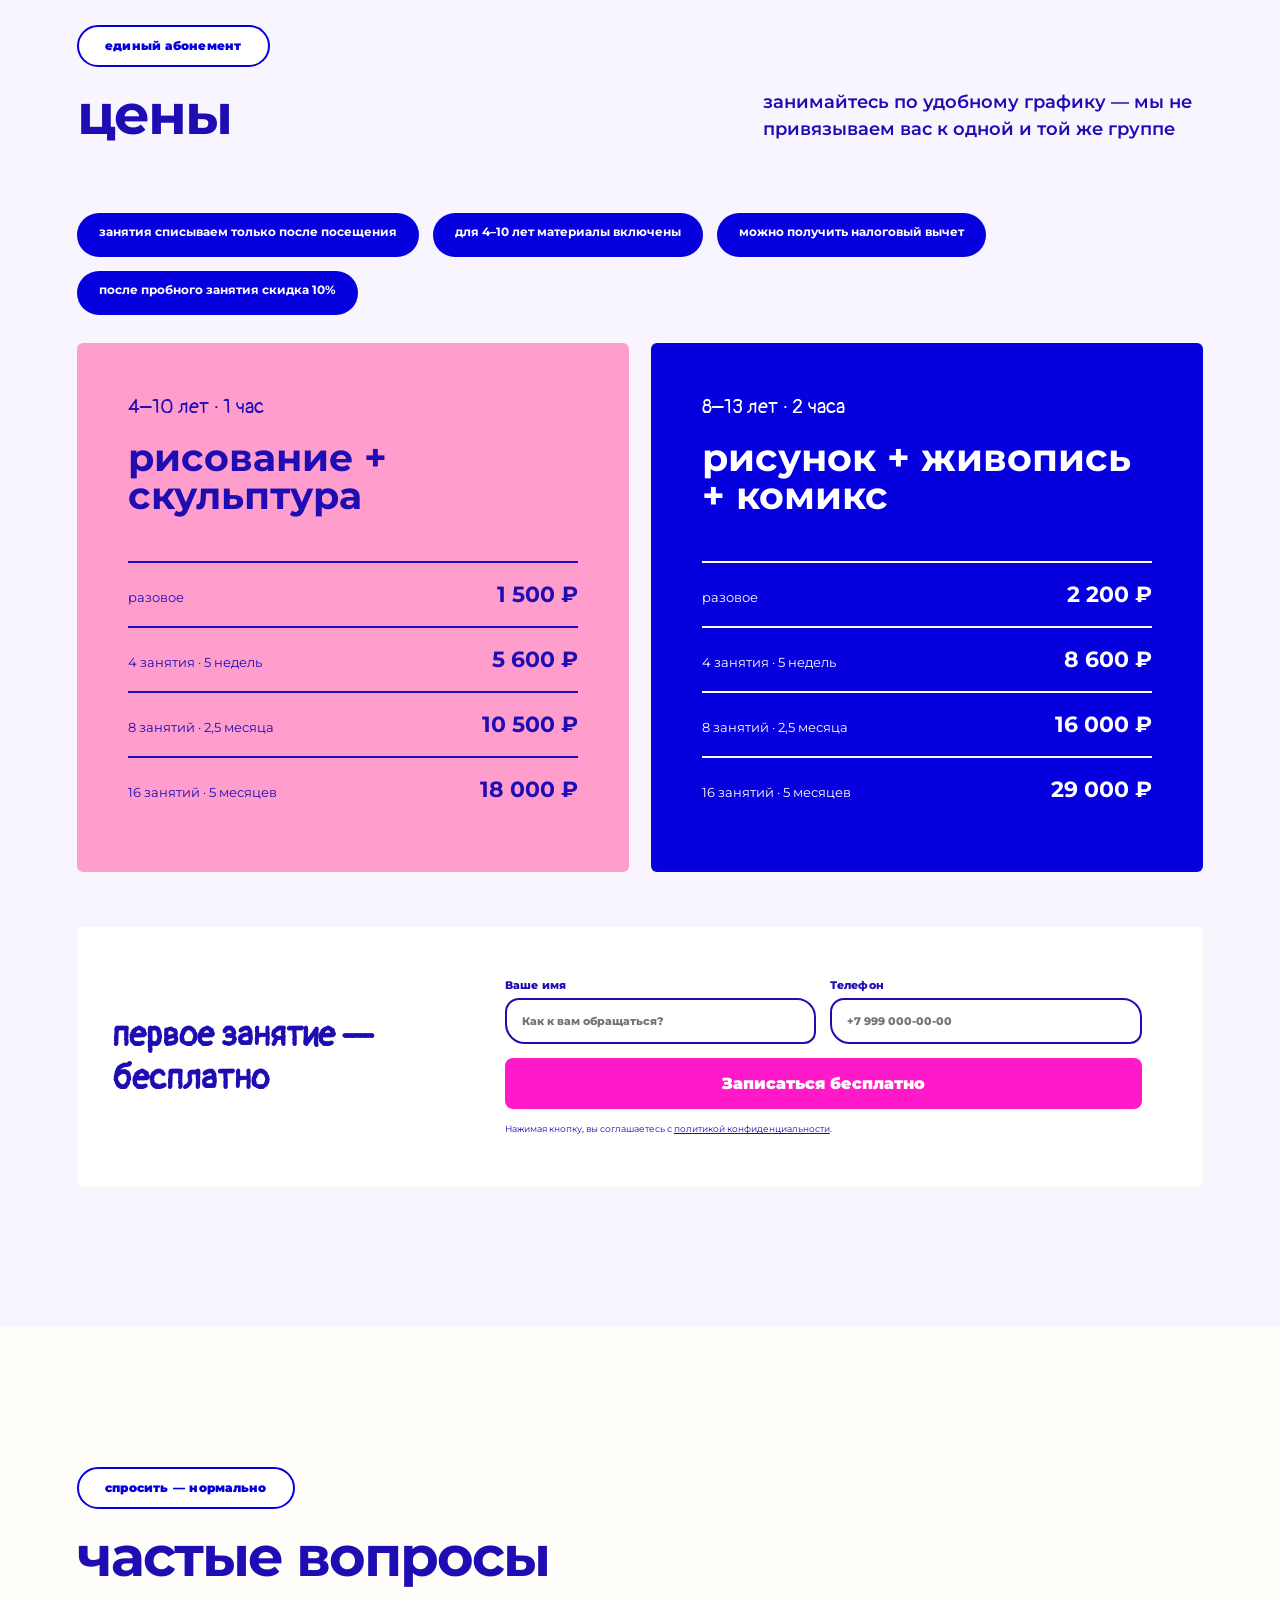
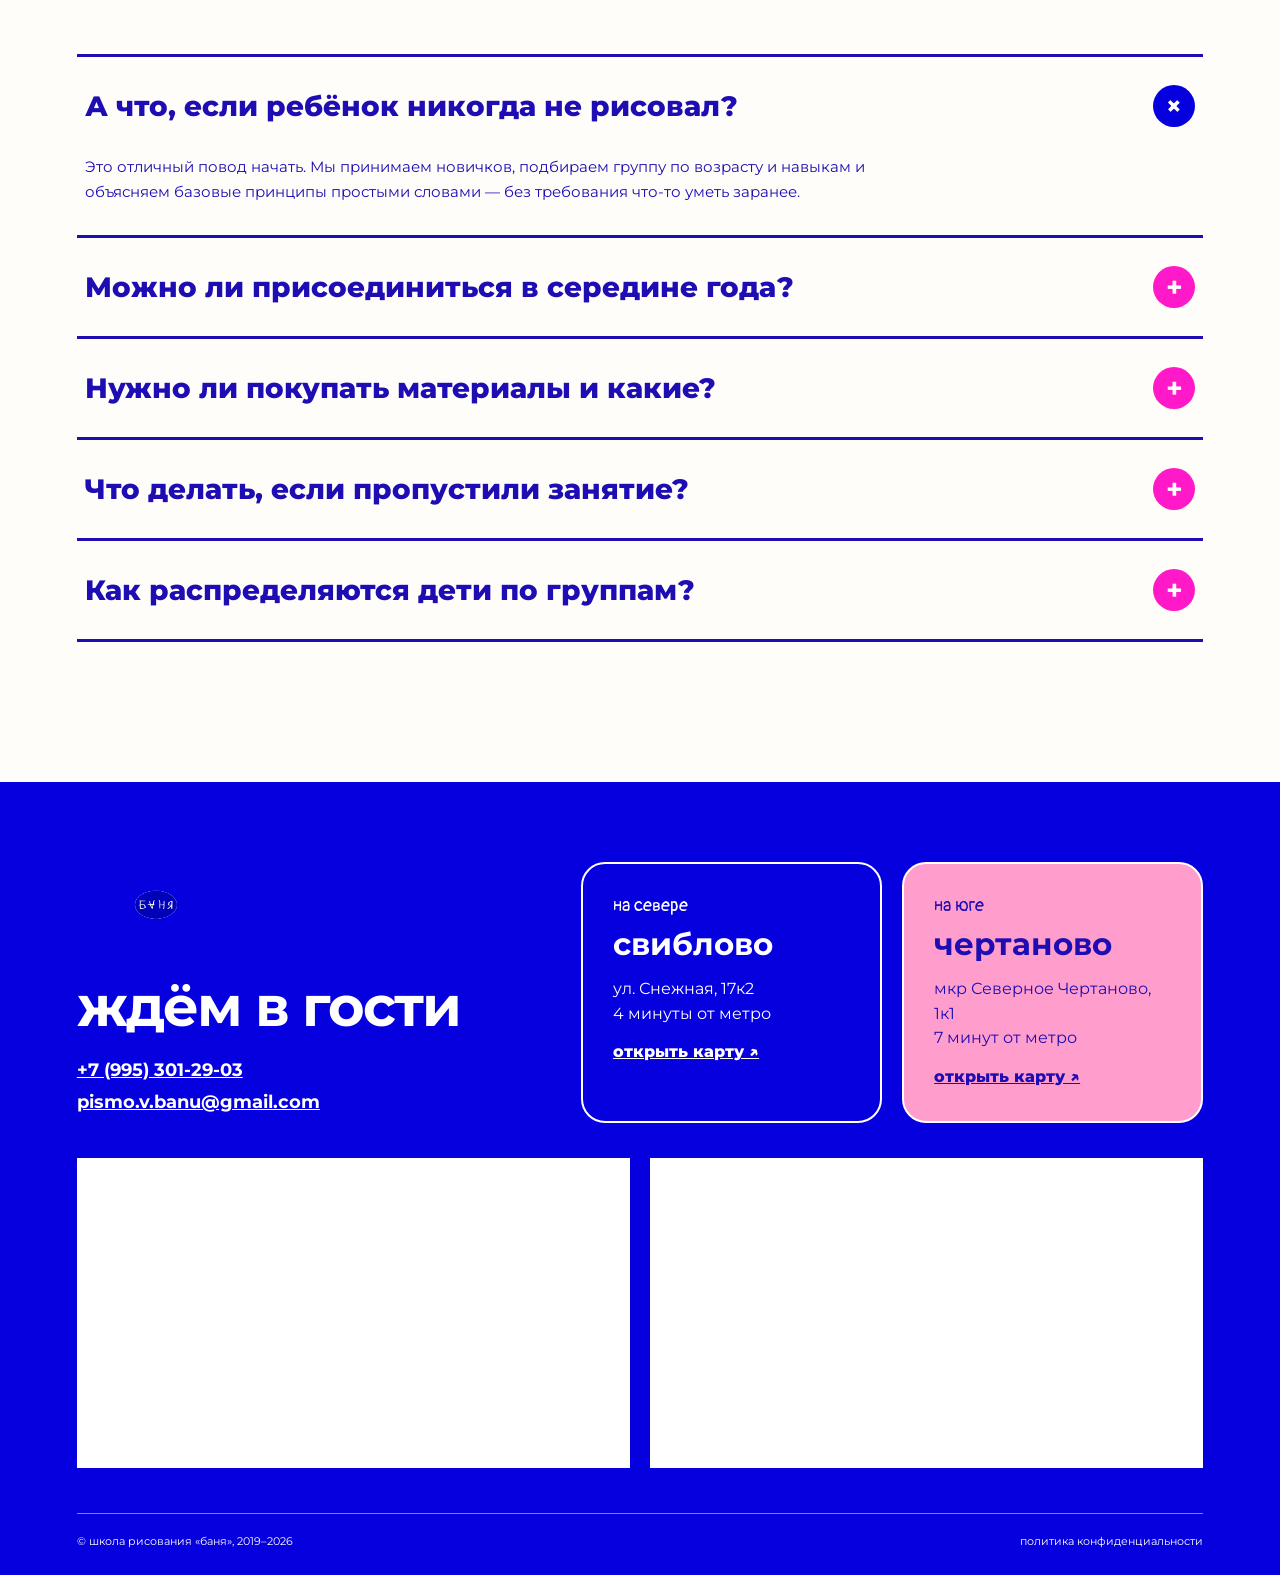
==== commit 25f4abca: "Publish new teacher photography" ====
--- a/index.html
+++ b/index.html
@@ -1 +1 @@
-<!doctype html><html lang="ru"><head><meta charset="utf-8"><meta name="viewport" content="width=device-width,initial-scale=1"><title>Баня — школа рисования для детей</title><meta name="description" content="Школа рисования для детей 4–13 лет в Москве"><link rel="stylesheet" href="styles.css"></head><body><main><header class="topbar"><a class="brand" href="#top" aria-label="Баня — на главную"><img src="assets/logo.png" alt="Баня" width="128" height="92" loading="eager" decoding="async"/></a><button class="menu-toggle" type="button" aria-expanded="false" aria-controls="main-menu"><span></span><span></span><span></span><b>Меню</b></button><div class="header-panel " id="main-menu"><nav aria-label="Основная навигация"><a href="#about">о нас</a><a href="#directions">направления</a><a href="#teachers">учителя</a><a href="#reviews">отзывы</a><a href="#prices">цены</a><a href="#faq">вопросы</a><a href="#contacts">контакты</a></nav><div class="header-actions"><a class="contact-button call" href="tel:+79953012903" aria-label="Позвонить в школу рисования Баня">Позвонить</a><a class="contact-button message" href="https://wa.me/79953012903" target="_blank" rel="noreferrer" aria-label="Написать в WhatsApp">Написать</a><a class="mini-cta" href="#trial">Пробное бесплатно</a></div></div></header><section class="hero" id="top"><div class="hero-photo"><img class="hero-image hero-image-desktop" src="assets/hero-happy-desktop.jpg" alt="Ученица школы «Баня» показывает свою работу"/><img class="hero-image hero-image-mobile" src="assets/hero-happy-mobile.jpg" alt="Ученики школы «Баня» показывают свои работы"/><span class="photo-sticker">понимать, а не срисовывать</span></div><div class="hero-copy"><p class="eyebrow">школа рисования «баня»</p><h1>самая смешная <span>(и научная!)</span> школа рисования</h1><p class="hero-age">для детей 4–13 лет в Москве</p><div class="hero-points"><p>учим понимать правила, а не срисовывать</p><p>объясняем принципы рисования понятными словами, чтобы ваш ребёнок смог сам нарисовать всё, что придумает</p></div><a class="primary-button" href="#trial">Записаться на бесплатное пробное занятие</a></div><img src="assets/loop-arrow.png" alt="" width="120" height="120" loading="lazy" decoding="async" class="hero-doodle"/></section><section class="early-locations" aria-label="Филиалы школы рисования Баня"><div class="early-locations-intro"><p class="eyebrow">два филиала в Москве</p><h2>выберите тот, что ближе</h2></div><a class="early-location-card" href="https://yandex.ru/maps/?text=Москва%2C%20Снежная%2017к2" target="_blank" rel="noreferrer"><span>на севере · 4 минуты от метро</span><strong>свиблово</strong><p>ул. Снежная, 17к2</p><b>открыть карту ↗</b></a><a class="early-location-card pink" href="https://yandex.ru/maps/?text=Москва%2C%20Северное%20Чертаново%201к1" target="_blank" rel="noreferrer"><span>на юге · 7 минут от метро</span><strong>чертаново</strong><p>мкр Северное Чертаново, 1к1</p><b>открыть карту ↗</b></a></section><section class="facts" aria-label="Коротко о школе"><article class="fact"><span class="fact-mark">2</span><p>филиала в Москве и более 1000 учеников</p></article><article class="fact"><span class="fact-mark">★</span><p>наши ученики ежегодно участвуют в выставках — и побеждают</p></article><article class="fact"><span class="fact-mark">✓</span><p>у нас есть лицензия на образовательную деятельность</p></article><article class="fact"><span class="fact-mark">∞</span><p>по единому абонементу можно ходить на все направления</p></article></section><section class="why section" id="about"><div class="section-heading"><p class="eyebrow">забота + академическая база</p><h2>почему нас так любят родители</h2></div><div class="why-layout"><div class="why-photo"><img src="assets/care.jpeg" alt="Педагог занимается с детьми в мастерской" loading="lazy" decoding="async" style="position:absolute;inset:0;width:100%;height:100%;object-fit:cover"/><span class="bubble">здесь можно быть собой</span></div><ol class="reason-list"><li><span>01</span><p>мы не учим по шаблону, а объясняем правила рисования простыми и смешными словами :)</p></li><li><span>02</span><p>придерживаемся принципа нескучного академизма: учим понимать форму, объём и композицию в интересных для ребёнка заданиях</p></li><li><span>03</span><p>наши ученики регулярно участвуют в выставках и становятся призёрами всероссийских и международных конкурсов</p></li><li><span>04</span><p>в бане никто не останется без заботы: администраторы посушат варежки ребёнка, покормят его обедом или развлекут играми, если вы задерживаетесь</p></li><li><span>05</span><p>всё организовано так, чтобы маленькие художники сами бежали на занятия — скорее придётся уговаривать их пойти домой</p></li><li><span>06</span><p>единый абонемент на все направления — ходите по удобному графику и сочетайте занятия; списываем их только после посещения</p></li></ol></div><p class="manifesto">наша цель — научить замечать, анализировать, вдохновляться <strong>а умение красиво рисовать — просто побочный эффект :)</strong></p></section><section class="directions section" id="directions"><div class="section-heading split-heading"><div><p class="eyebrow">единый абонемент</p><h2>наши направления</h2></div><p>не выбирайте, а сочетайте в одном абонементе разные направления</p></div><div class="direction-list"><article class="direction-card"><div class="direction-photo"><img src="assets/drawing.jpeg" alt="рисование и скульптура в мастерской Баня" loading="lazy" decoding="async" style="position:absolute;inset:0;width:100%;height:100%;object-fit:cover"/><span class="direction-index">0<!-- -->1</span></div><div class="direction-copy"><p class="direction-age">для детей 4–10 лет</p><h3>рисование и скульптура</h3><div class="tag-row"><span>1 час</span><span>материалы включены</span><span>мини-группы 4–5, 6–8 и 8–10 лет</span></div><p>На рисовании изучаем художественные инструменты и понятия, учимся создавать объём, смешивать любой цвет без грязи и составлять сложные объекты из простых. На скульптуре изучаем форму, лепим из пластилина с каркасами фигуры животных и людей, природные и интерьерные композиции.</p><p class="direction-note">На каждом занятии получаются уникальные работы — каждый может выразить себя в творчестве.</p></div></article><article class="direction-card"><div class="direction-photo"><img src="assets/sculpture.jpeg" alt="комикс и иллюстрация в мастерской Баня" loading="lazy" decoding="async" style="position:absolute;inset:0;width:100%;height:100%;object-fit:cover"/><span class="direction-index">0<!-- -->2</span></div><div class="direction-copy"><p class="direction-age">для детей 8–13 лет</p><h3>комикс и иллюстрация</h3><div class="tag-row"><span>1 час — 8–10 лет</span><span>2 часа — 11–13 лет</span><span>материалы включены</span></div><p>Придумываем новые образы привычным предметам, своих персонажей и целые сюжеты, изучаем принципы стилизации и утрирования, учимся находить собственный уникальный стиль. Работаем маркерами, красками и в смешанных техниках.</p><p class="direction-note">Идеально дополняет академическое рисование и подходит ребятам, которые увлекаются аниме.</p></div></article><article class="direction-card"><div class="direction-photo"><img src="assets/teen.jpg" alt="рисунок и живопись в мастерской Баня" loading="lazy" decoding="async" style="position:absolute;inset:0;width:100%;height:100%;object-fit:cover"/><span class="direction-index">0<!-- -->3</span></div><div class="direction-copy"><p class="direction-age">для детей 11–13 лет</p><h3>рисунок и живопись</h3><div class="tag-row"><span>2 часа</span><span>рисунок</span><span>живопись и композиция</span></div><p>Изучаем основы рисунка, живописи и композиции, учимся анализировать натуру и рисовать осознанно. Рассуждаем, какие приёмы помогают создавать объём и настроение, показывать текстуры и управлять вниманием зрителя. Рисуем натюрморты, пейзажи, архитектуру, интерьеры, а иногда даже портреты.</p><p class="direction-note">Взяли лучшее из программ художественных школ и добавили смешинку, чтобы подросткам было интересно :)</p></div></article></div></section><section class="trial-band" id="trial"><div><p class="eyebrow light">первое знакомство</p><h2>попробуйте любое направление бесплатно</h2><p>Оставьте телефон — администратор напишет вам и подберёт группу.</p></div><form action="#" method="post" class="signup-form " data-form-type="trial"><input type="hidden" name="lead_type" value="trial"/><input type="hidden" name="form_name" value="Детская посадка — пробное занятие"/><label><span>Ваше имя</span><input autoComplete="name" placeholder="Как к вам обращаться?" required="" name="name"/></label><label><span>Телефон</span><input autoComplete="tel" inputMode="tel" placeholder="+7 999 000-00-00" required="" name="phone"/></label><button type="submit">Записаться бесплатно</button><small>Нажимая кнопку, вы соглашаетесь с <a href="https://v-bane.com/privacy" target="_blank">политикой конфиденциальности</a>.</small></form></section><section class="teachers section" id="teachers"><div class="section-heading split-heading"><div><p class="eyebrow">рядом, когда нужно</p><h2>наши учителя</h2></div><p>Мы не рисуем за ученика, а помогаем ему увидеть закономерность, попробовать и найти собственное решение.</p></div><div class="teacher-grid"><article class="teacher-card"><div class="teacher-photo"><img src="assets/teacher-1.jpeg" alt="Педагог мастерской на занятии 1" loading="lazy" decoding="async" style="position:absolute;inset:0;width:100%;height:100%;object-fit:cover"/></div><p>Помогу не бояться чистого листа и найти собственное решение — даже если сначала кажется, что «не получится» :)</p></article><article class="teacher-card"><div class="teacher-photo"><img src="assets/teacher-2.jpeg" alt="Педагог мастерской на занятии 2" loading="lazy" decoding="async" style="position:absolute;inset:0;width:100%;height:100%;object-fit:cover"/></div><p>Не исправляю работу за ученика. Задаю вопросы и показываю приёмы, чтобы ребёнок сам понял, как сделать лучше.</p></article><article class="teacher-card"><div class="teacher-photo"><img src="assets/teacher-3.jpeg" alt="Педагог мастерской на занятии 3" loading="lazy" decoding="async" style="position:absolute;inset:0;width:100%;height:100%;object-fit:cover"/></div><p>На занятии можно пробовать, ошибаться, смеяться и снова пробовать. Именно так появляется настоящая самостоятельность.</p></article></div></section><section class="reviews section" id="reviews"><div class="section-heading"><p class="eyebrow light">говорят лучше нас</p><h2>что говорят родители</h2></div><div class="review-track"><figure><img src="assets/review-1.png" alt="Отзыв родителя о мастерской Баня 1" width="420" height="620" loading="lazy" decoding="async"/></figure><figure><img src="assets/review-2.png" alt="Отзыв родителя о мастерской Баня 2" width="420" height="620" loading="lazy" decoding="async"/></figure><figure><img src="assets/review-3.png" alt="Отзыв родителя о мастерской Баня 3" width="420" height="620" loading="lazy" decoding="async"/></figure><figure><img src="assets/review-4.png" alt="Отзыв родителя о мастерской Баня 4" width="420" height="620" loading="lazy" decoding="async"/></figure><figure><img src="assets/review-5.png" alt="Отзыв родителя о мастерской Баня 5" width="420" height="620" loading="lazy" decoding="async"/></figure><figure><img src="assets/review-6.png" alt="Отзыв родителя о мастерской Баня 6" width="420" height="620" loading="lazy" decoding="async"/></figure><figure><img src="assets/review-7.png" alt="Отзыв родителя о мастерской Баня 7" width="420" height="620" loading="lazy" decoding="async"/></figure><figure><img src="assets/review-8.png" alt="Отзыв родителя о мастерской Баня 8" width="420" height="620" loading="lazy" decoding="async"/></figure></div></section><section class="steps section" id="how"><div class="section-heading"><p class="eyebrow">никакого экзамена</p><h2>как проходит бесплатное пробное занятие</h2></div><ol class="step-grid"><li><span>01</span><p>Вы выбираете удобное время из расписания</p></li><li><span>02</span><p>Мы подбираем группу по возрасту и навыкам</p></li><li><span>03</span><p>Ребёнок занимается вместе с ровесниками под чутким руководством педагога</p></li><li><span>04</span><p>После занятия вы получаете обратную связь</p></li><li><span>05</span><p>Если вам всё понравилось — выбираете абонемент и становитесь частью сообщества творчественных!</p></li></ol><div class="inline-trial consultation-card"><div class="consultation-copy"><p class="eyebrow">поможем разобраться</p><h3>есть вопрос</h3><p>Оставьте номер — администратор свяжется с вами, расскажет о программах и поможет выбрать подходящую группу.</p></div><form action="#" method="post" class="signup-form compact" data-form-type="consultation"><input type="hidden" name="lead_type" value="consultation"/><input type="hidden" name="form_name" value="Детская посадка — консультация"/><label><span>Ваше имя</span><input autoComplete="name" placeholder="Как к вам обращаться?" required="" name="name"/></label><label><span>Телефон</span><input autoComplete="tel" inputMode="tel" placeholder="+7 999 000-00-00" required="" name="phone"/></label><button type="submit">Получить консультацию</button><small>Нажимая кнопку, вы соглашаетесь с <a href="https://v-bane.com/privacy" target="_blank">политикой конфиденциальности</a>.</small></form></div></section><section class="prices section" id="prices"><div class="section-heading split-heading"><div><p class="eyebrow">единый абонемент</p><h2>цены</h2></div><p>занимайтесь по удобному графику — мы не привязываем вас к одной и той же группе</p></div><div class="price-benefits"><span>занятия списываем только после посещения</span><span>для 4–10 лет материалы включены</span><span>можно получить налоговый вычет</span><span>после пробного занятия скидка 10%</span></div><div class="price-grid"><article class="price-card pink"><p class="price-kicker">4–10 лет · 1 час</p><h3>рисование + скульптура</h3><div class="price-row"><span>разовое</span><b>1 500 ₽</b></div><div class="price-row"><span>4 занятия · 5 недель</span><b>5 600 ₽</b></div><div class="price-row"><span>8 занятий · 2,5 месяца</span><b>10 500 ₽</b></div><div class="price-row"><span>16 занятий · 5 месяцев</span><b>18 000 ₽</b></div></article><article class="price-card blue"><p class="price-kicker">8–13 лет · 2 часа</p><h3>рисунок + живопись + комикс</h3><div class="price-row"><span>разовое</span><b>2 200 ₽</b></div><div class="price-row"><span>4 занятия · 5 недель</span><b>8 600 ₽</b></div><div class="price-row"><span>8 занятий · 2,5 месяца</span><b>16 000 ₽</b></div><div class="price-row"><span>16 занятий · 5 месяцев</span><b>29 000 ₽</b></div></article></div><div class="price-form"><h3>первое занятие — бесплатно</h3><form action="#" method="post" class="signup-form compact" data-form-type="trial"><input type="hidden" name="lead_type" value="trial"/><input type="hidden" name="form_name" value="Детская посадка — пробное занятие"/><label><span>Ваше имя</span><input autoComplete="name" placeholder="Как к вам обращаться?" required="" name="name"/></label><label><span>Телефон</span><input autoComplete="tel" inputMode="tel" placeholder="+7 999 000-00-00" required="" name="phone"/></label><button type="submit">Записаться бесплатно</button><small>Нажимая кнопку, вы соглашаетесь с <a href="https://v-bane.com/privacy" target="_blank">политикой конфиденциальности</a>.</small></form></div></section><section class="faq section" id="faq"><div class="section-heading"><p class="eyebrow">спросить — нормально</p><h2>частые вопросы</h2></div><div class="faq-list"><details open=""><summary><span>А что, если ребёнок никогда не рисовал?</span><b>+</b></summary><p>Это отличный повод начать. Мы принимаем новичков, подбираем группу по возрасту и навыкам и объясняем базовые принципы простыми словами — без требования что-то уметь заранее.</p></details><details><summary><span>Можно ли присоединиться в середине года?</span><b>+</b></summary><p>Да. Программы устроены так, чтобы к группе можно было присоединиться в течение года. Администратор подберёт подходящий уровень и время.</p></details><details><summary><span>Нужно ли покупать материалы и какие?</span><b>+</b></summary><p>Для ребят 4–10 лет все материалы входят в стоимость. Для старших групп администратор заранее пришлёт короткий список того, что понадобится.</p></details><details><summary><span>Что делать, если пропустили занятие?</span><b>+</b></summary><p>Предупредите администратора. Мы отмечаем только фактические посещения и не списываем занятие в случае пропуска, пока действует абонемент.</p></details><details><summary><span>Как распределяются дети по группам?</span><b>+</b></summary><p>По возрасту и навыкам: 4–5, 6–8, 8–10 и 11–13 лет. После заявки уточним опыт ребёнка и предложим подходящую группу.</p></details></div></section><footer id="contacts"><div class="footer-top"><div><img src="assets/logo.png" alt="Баня" width="150" height="100" loading="lazy" decoding="async"/><h2>ждём в гости</h2><a href="tel:+79953012903">+7 (995) 301-29-03</a><a href="mailto:pismo.v.banu@gmail.com">pismo.v.banu@gmail.com</a></div><div class="address-list"><article><span>на севере</span><h3>свиблово</h3><p>ул. Снежная, 17к2<br/>4 минуты от метро</p><a href="https://yandex.ru/maps/?text=Москва%2C%20Снежная%2017к2" target="_blank">открыть карту ↗</a></article><article><span>на юге</span><h3>чертаново</h3><p>мкр Северное Чертаново, 1к1<br/>7 минут от метро</p><a href="https://yandex.ru/maps/?text=Москва%2C%20Северное%20Чертаново%201к1" target="_blank">открыть карту ↗</a></article></div></div><div class="maps"><iframe title="Карта филиала в Свиблово" src="https://yandex.ru/map-widget/v1/?mode=search&amp;text=Москва%2C%20Снежная%2017к2&amp;z=15" loading="lazy"></iframe><iframe title="Карта филиала в Чертаново" src="https://yandex.ru/map-widget/v1/?mode=search&amp;text=Москва%2C%20Северное%20Чертаново%201к1&amp;z=15" loading="lazy"></iframe></div><div class="footer-bottom"><span>© школа рисования «баня», 2019–2026</span><a href="https://v-bane.com/privacy" target="_blank">политика конфиденциальности</a></div></footer></main><script src="script.js"></script></body></html>+<!doctype html><html lang="ru"><head><meta charset="utf-8"><meta name="viewport" content="width=device-width,initial-scale=1"><title>Баня — школа рисования для детей</title><meta name="description" content="Школа рисования для детей 4–13 лет в Москве"><link rel="stylesheet" href="styles.css"></head><body><main><header class="topbar"><a class="brand" href="#top" aria-label="Баня — на главную"><img src="assets/logo.png" alt="Баня" width="128" height="92" loading="eager" decoding="async"/></a><button class="menu-toggle" type="button" aria-expanded="false" aria-controls="main-menu"><span></span><span></span><span></span><b>Меню</b></button><div class="header-panel " id="main-menu"><nav aria-label="Основная навигация"><a href="#about">о нас</a><a href="#directions">направления</a><a href="#teachers">учителя</a><a href="#reviews">отзывы</a><a href="#prices">цены</a><a href="#faq">вопросы</a><a href="#contacts">контакты</a></nav><div class="header-actions"><a class="contact-button call" href="tel:+79953012903" aria-label="Позвонить в школу рисования Баня">Позвонить</a><a class="contact-button message" href="https://wa.me/79953012903" target="_blank" rel="noreferrer" aria-label="Написать в WhatsApp">Написать</a><a class="mini-cta" href="#trial">Пробное бесплатно</a></div></div></header><section class="hero" id="top"><div class="hero-photo"><img class="hero-image hero-image-desktop" src="assets/hero-happy-desktop.jpg" alt="Ученица школы «Баня» показывает свою работу"/><img class="hero-image hero-image-mobile" src="assets/hero-happy-mobile.jpg" alt="Ученики школы «Баня» показывают свои работы"/><span class="photo-sticker">понимать, а не срисовывать</span></div><div class="hero-copy"><p class="eyebrow">школа рисования «баня»</p><h1>самая смешная <span>(и научная!)</span> школа рисования</h1><p class="hero-age">для детей 4–13 лет в Москве</p><div class="hero-points"><p>учим понимать правила, а не срисовывать</p><p>объясняем принципы рисования понятными словами, чтобы ваш ребёнок смог сам нарисовать всё, что придумает</p></div><a class="primary-button" href="#trial">Записаться на бесплатное пробное занятие</a></div><img src="assets/loop-arrow.png" alt="" width="120" height="120" loading="lazy" decoding="async" class="hero-doodle"/></section><section class="early-locations" aria-label="Филиалы школы рисования Баня"><div class="early-locations-intro"><p class="eyebrow">два филиала в Москве</p><h2>выберите тот, что ближе</h2></div><a class="early-location-card" href="https://yandex.ru/maps/?text=Москва%2C%20Снежная%2017к2" target="_blank" rel="noreferrer"><span>на севере · 4 минуты от метро</span><strong>свиблово</strong><p>ул. Снежная, 17к2</p><b>открыть карту ↗</b></a><a class="early-location-card pink" href="https://yandex.ru/maps/?text=Москва%2C%20Северное%20Чертаново%201к1" target="_blank" rel="noreferrer"><span>на юге · 7 минут от метро</span><strong>чертаново</strong><p>мкр Северное Чертаново, 1к1</p><b>открыть карту ↗</b></a></section><section class="facts" aria-label="Коротко о школе"><article class="fact"><span class="fact-mark">2</span><p>филиала в Москве и более 1000 учеников</p></article><article class="fact"><span class="fact-mark">★</span><p>наши ученики ежегодно участвуют в выставках — и побеждают</p></article><article class="fact"><span class="fact-mark">✓</span><p>у нас есть лицензия на образовательную деятельность</p></article><article class="fact"><span class="fact-mark">∞</span><p>по единому абонементу можно ходить на все направления</p></article></section><section class="why section" id="about"><div class="section-heading"><p class="eyebrow">забота + академическая база</p><h2>почему нас так любят родители</h2></div><div class="why-layout"><div class="why-photo"><img src="assets/care.jpeg" alt="Педагог занимается с детьми в мастерской" loading="lazy" decoding="async" style="position:absolute;inset:0;width:100%;height:100%;object-fit:cover"/><span class="bubble">здесь можно быть собой</span></div><ol class="reason-list"><li><span>01</span><p>мы не учим по шаблону, а объясняем правила рисования простыми и смешными словами :)</p></li><li><span>02</span><p>придерживаемся принципа нескучного академизма: учим понимать форму, объём и композицию в интересных для ребёнка заданиях</p></li><li><span>03</span><p>наши ученики регулярно участвуют в выставках и становятся призёрами всероссийских и международных конкурсов</p></li><li><span>04</span><p>в бане никто не останется без заботы: администраторы посушат варежки ребёнка, покормят его обедом или развлекут играми, если вы задерживаетесь</p></li><li><span>05</span><p>всё организовано так, чтобы маленькие художники сами бежали на занятия — скорее придётся уговаривать их пойти домой</p></li><li><span>06</span><p>единый абонемент на все направления — ходите по удобному графику и сочетайте занятия; списываем их только после посещения</p></li></ol></div><p class="manifesto">наша цель — научить замечать, анализировать, вдохновляться <strong>а умение красиво рисовать — просто побочный эффект :)</strong></p></section><section class="directions section" id="directions"><div class="section-heading split-heading"><div><p class="eyebrow">единый абонемент</p><h2>наши направления</h2></div><p>не выбирайте, а сочетайте в одном абонементе разные направления</p></div><div class="direction-list"><article class="direction-card"><div class="direction-photo"><img src="assets/drawing.jpeg" alt="рисование и скульптура в мастерской Баня" loading="lazy" decoding="async" style="position:absolute;inset:0;width:100%;height:100%;object-fit:cover"/><span class="direction-index">0<!-- -->1</span></div><div class="direction-copy"><p class="direction-age">для детей 4–10 лет</p><h3>рисование и скульптура</h3><div class="tag-row"><span>1 час</span><span>материалы включены</span><span>мини-группы 4–5, 6–8 и 8–10 лет</span></div><p>На рисовании изучаем художественные инструменты и понятия, учимся создавать объём, смешивать любой цвет без грязи и составлять сложные объекты из простых. На скульптуре изучаем форму, лепим из пластилина с каркасами фигуры животных и людей, природные и интерьерные композиции.</p><p class="direction-note">На каждом занятии получаются уникальные работы — каждый может выразить себя в творчестве.</p></div></article><article class="direction-card"><div class="direction-photo"><img src="assets/sculpture.jpeg" alt="комикс и иллюстрация в мастерской Баня" loading="lazy" decoding="async" style="position:absolute;inset:0;width:100%;height:100%;object-fit:cover"/><span class="direction-index">0<!-- -->2</span></div><div class="direction-copy"><p class="direction-age">для детей 8–13 лет</p><h3>комикс и иллюстрация</h3><div class="tag-row"><span>1 час — 8–10 лет</span><span>2 часа — 11–13 лет</span><span>материалы включены</span></div><p>Придумываем новые образы привычным предметам, своих персонажей и целые сюжеты, изучаем принципы стилизации и утрирования, учимся находить собственный уникальный стиль. Работаем маркерами, красками и в смешанных техниках.</p><p class="direction-note">Идеально дополняет академическое рисование и подходит ребятам, которые увлекаются аниме.</p></div></article><article class="direction-card"><div class="direction-photo"><img src="assets/teen.jpg" alt="рисунок и живопись в мастерской Баня" loading="lazy" decoding="async" style="position:absolute;inset:0;width:100%;height:100%;object-fit:cover"/><span class="direction-index">0<!-- -->3</span></div><div class="direction-copy"><p class="direction-age">для детей 11–13 лет</p><h3>рисунок и живопись</h3><div class="tag-row"><span>2 часа</span><span>рисунок</span><span>живопись и композиция</span></div><p>Изучаем основы рисунка, живописи и композиции, учимся анализировать натуру и рисовать осознанно. Рассуждаем, какие приёмы помогают создавать объём и настроение, показывать текстуры и управлять вниманием зрителя. Рисуем натюрморты, пейзажи, архитектуру, интерьеры, а иногда даже портреты.</p><p class="direction-note">Взяли лучшее из программ художественных школ и добавили смешинку, чтобы подросткам было интересно :)</p></div></article></div></section><section class="trial-band" id="trial"><div><p class="eyebrow light">первое знакомство</p><h2>попробуйте любое направление бесплатно</h2><p>Оставьте телефон — администратор напишет вам и подберёт группу.</p></div><form action="#" method="post" class="signup-form " data-form-type="trial"><input type="hidden" name="lead_type" value="trial"/><input type="hidden" name="form_name" value="Детская посадка — пробное занятие"/><label><span>Ваше имя</span><input autoComplete="name" placeholder="Как к вам обращаться?" required="" name="name"/></label><label><span>Телефон</span><input autoComplete="tel" inputMode="tel" placeholder="+7 999 000-00-00" required="" name="phone"/></label><button type="submit">Записаться бесплатно</button><small>Нажимая кнопку, вы соглашаетесь с <a href="https://v-bane.com/privacy" target="_blank">политикой конфиденциальности</a>.</small></form></section><section class="teachers section" id="teachers"><div class="section-heading split-heading"><div><p class="eyebrow">рядом, когда нужно</p><h2>наши учителя</h2></div><p>Мы не рисуем за ученика, а помогаем ему увидеть закономерность, попробовать и найти собственное решение.</p></div><div class="teacher-grid"><article class="teacher-card"><div class="teacher-photo"><img src="assets/teacher-new-1.jpg" alt="Педагог мастерской на занятии 1" loading="lazy" decoding="async" style="position:absolute;inset:0;width:100%;height:100%;object-fit:cover"/></div><p>Помогу не бояться чистого листа и найти собственное решение — даже если сначала кажется, что «не получится» :)</p></article><article class="teacher-card"><div class="teacher-photo"><img src="assets/teacher-new-2.jpg" alt="Педагог мастерской на занятии 2" loading="lazy" decoding="async" style="position:absolute;inset:0;width:100%;height:100%;object-fit:cover"/></div><p>Не исправляю работу за ученика. Задаю вопросы и показываю приёмы, чтобы ребёнок сам понял, как сделать лучше.</p></article><article class="teacher-card"><div class="teacher-photo"><img src="assets/teacher-new-3.jpg" alt="Педагог мастерской на занятии 3" loading="lazy" decoding="async" style="position:absolute;inset:0;width:100%;height:100%;object-fit:cover"/></div><p>На занятии можно пробовать, ошибаться, смеяться и снова пробовать. Именно так появляется настоящая самостоятельность.</p></article></div></section><section class="reviews section" id="reviews"><div class="section-heading"><p class="eyebrow light">говорят лучше нас</p><h2>что говорят родители</h2></div><div class="review-track"><figure><img src="assets/review-1.png" alt="Отзыв родителя о мастерской Баня 1" width="420" height="620" loading="lazy" decoding="async"/></figure><figure><img src="assets/review-2.png" alt="Отзыв родителя о мастерской Баня 2" width="420" height="620" loading="lazy" decoding="async"/></figure><figure><img src="assets/review-3.png" alt="Отзыв родителя о мастерской Баня 3" width="420" height="620" loading="lazy" decoding="async"/></figure><figure><img src="assets/review-4.png" alt="Отзыв родителя о мастерской Баня 4" width="420" height="620" loading="lazy" decoding="async"/></figure><figure><img src="assets/review-5.png" alt="Отзыв родителя о мастерской Баня 5" width="420" height="620" loading="lazy" decoding="async"/></figure><figure><img src="assets/review-6.png" alt="Отзыв родителя о мастерской Баня 6" width="420" height="620" loading="lazy" decoding="async"/></figure><figure><img src="assets/review-7.png" alt="Отзыв родителя о мастерской Баня 7" width="420" height="620" loading="lazy" decoding="async"/></figure><figure><img src="assets/review-8.png" alt="Отзыв родителя о мастерской Баня 8" width="420" height="620" loading="lazy" decoding="async"/></figure></div></section><section class="steps section" id="how"><div class="section-heading"><p class="eyebrow">никакого экзамена</p><h2>как проходит бесплатное пробное занятие</h2></div><ol class="step-grid"><li><span>01</span><p>Вы выбираете удобное время из расписания</p></li><li><span>02</span><p>Мы подбираем группу по возрасту и навыкам</p></li><li><span>03</span><p>Ребёнок занимается вместе с ровесниками под чутким руководством педагога</p></li><li><span>04</span><p>После занятия вы получаете обратную связь</p></li><li><span>05</span><p>Если вам всё понравилось — выбираете абонемент и становитесь частью сообщества творчественных!</p></li></ol><div class="inline-trial consultation-card"><div class="consultation-copy"><p class="eyebrow">поможем разобраться</p><h3>есть вопрос</h3><p>Оставьте номер — администратор свяжется с вами, расскажет о программах и поможет выбрать подходящую группу.</p></div><form action="#" method="post" class="signup-form compact" data-form-type="consultation"><input type="hidden" name="lead_type" value="consultation"/><input type="hidden" name="form_name" value="Детская посадка — консультация"/><label><span>Ваше имя</span><input autoComplete="name" placeholder="Как к вам обращаться?" required="" name="name"/></label><label><span>Телефон</span><input autoComplete="tel" inputMode="tel" placeholder="+7 999 000-00-00" required="" name="phone"/></label><button type="submit">Получить консультацию</button><small>Нажимая кнопку, вы соглашаетесь с <a href="https://v-bane.com/privacy" target="_blank">политикой конфиденциальности</a>.</small></form></div></section><section class="prices section" id="prices"><div class="section-heading split-heading"><div><p class="eyebrow">единый абонемент</p><h2>цены</h2></div><p>занимайтесь по удобному графику — мы не привязываем вас к одной и той же группе</p></div><div class="price-benefits"><span>занятия списываем только после посещения</span><span>для 4–10 лет материалы включены</span><span>можно получить налоговый вычет</span><span>после пробного занятия скидка 10%</span></div><div class="price-grid"><article class="price-card pink"><p class="price-kicker">4–10 лет · 1 час</p><h3>рисование + скульптура</h3><div class="price-row"><span>разовое</span><b>1 500 ₽</b></div><div class="price-row"><span>4 занятия · 5 недель</span><b>5 600 ₽</b></div><div class="price-row"><span>8 занятий · 2,5 месяца</span><b>10 500 ₽</b></div><div class="price-row"><span>16 занятий · 5 месяцев</span><b>18 000 ₽</b></div></article><article class="price-card blue"><p class="price-kicker">8–13 лет · 2 часа</p><h3>рисунок + живопись + комикс</h3><div class="price-row"><span>разовое</span><b>2 200 ₽</b></div><div class="price-row"><span>4 занятия · 5 недель</span><b>8 600 ₽</b></div><div class="price-row"><span>8 занятий · 2,5 месяца</span><b>16 000 ₽</b></div><div class="price-row"><span>16 занятий · 5 месяцев</span><b>29 000 ₽</b></div></article></div><div class="price-form"><h3>первое занятие — бесплатно</h3><form action="#" method="post" class="signup-form compact" data-form-type="trial"><input type="hidden" name="lead_type" value="trial"/><input type="hidden" name="form_name" value="Детская посадка — пробное занятие"/><label><span>Ваше имя</span><input autoComplete="name" placeholder="Как к вам обращаться?" required="" name="name"/></label><label><span>Телефон</span><input autoComplete="tel" inputMode="tel" placeholder="+7 999 000-00-00" required="" name="phone"/></label><button type="submit">Записаться бесплатно</button><small>Нажимая кнопку, вы соглашаетесь с <a href="https://v-bane.com/privacy" target="_blank">политикой конфиденциальности</a>.</small></form></div></section><section class="faq section" id="faq"><div class="section-heading"><p class="eyebrow">спросить — нормально</p><h2>частые вопросы</h2></div><div class="faq-list"><details open=""><summary><span>А что, если ребёнок никогда не рисовал?</span><b>+</b></summary><p>Это отличный повод начать. Мы принимаем новичков, подбираем группу по возрасту и навыкам и объясняем базовые принципы простыми словами — без требования что-то уметь заранее.</p></details><details><summary><span>Можно ли присоединиться в середине года?</span><b>+</b></summary><p>Да. Программы устроены так, чтобы к группе можно было присоединиться в течение года. Администратор подберёт подходящий уровень и время.</p></details><details><summary><span>Нужно ли покупать материалы и какие?</span><b>+</b></summary><p>Для ребят 4–10 лет все материалы входят в стоимость. Для старших групп администратор заранее пришлёт короткий список того, что понадобится.</p></details><details><summary><span>Что делать, если пропустили занятие?</span><b>+</b></summary><p>Предупредите администратора. Мы отмечаем только фактические посещения и не списываем занятие в случае пропуска, пока действует абонемент.</p></details><details><summary><span>Как распределяются дети по группам?</span><b>+</b></summary><p>По возрасту и навыкам: 4–5, 6–8, 8–10 и 11–13 лет. После заявки уточним опыт ребёнка и предложим подходящую группу.</p></details></div></section><footer id="contacts"><div class="footer-top"><div><img src="assets/logo.png" alt="Баня" width="150" height="100" loading="lazy" decoding="async"/><h2>ждём в гости</h2><a href="tel:+79953012903">+7 (995) 301-29-03</a><a href="mailto:pismo.v.banu@gmail.com">pismo.v.banu@gmail.com</a></div><div class="address-list"><article><span>на севере</span><h3>свиблово</h3><p>ул. Снежная, 17к2<br/>4 минуты от метро</p><a href="https://yandex.ru/maps/?text=Москва%2C%20Снежная%2017к2" target="_blank">открыть карту ↗</a></article><article><span>на юге</span><h3>чертаново</h3><p>мкр Северное Чертаново, 1к1<br/>7 минут от метро</p><a href="https://yandex.ru/maps/?text=Москва%2C%20Северное%20Чертаново%201к1" target="_blank">открыть карту ↗</a></article></div></div><div class="maps"><iframe title="Карта филиала в Свиблово" src="https://yandex.ru/map-widget/v1/?mode=search&amp;text=Москва%2C%20Снежная%2017к2&amp;z=15" loading="lazy"></iframe><iframe title="Карта филиала в Чертаново" src="https://yandex.ru/map-widget/v1/?mode=search&amp;text=Москва%2C%20Северное%20Чертаново%201к1&amp;z=15" loading="lazy"></iframe></div><div class="footer-bottom"><span>© школа рисования «баня», 2019–2026</span><a href="https://v-bane.com/privacy" target="_blank">политика конфиденциальности</a></div></footer></main><script src="script.js"></script></body></html>
--- a/styles.css
+++ b/styles.css
@@ -619,3 +619,7 @@
     padding:10px 20px;
   }
 }
+
+.teacher-card:nth-child(1) .teacher-photo img { object-position:center 48%; }
+.teacher-card:nth-child(2) .teacher-photo img { object-position:center 72%; }
+.teacher-card:nth-child(3) .teacher-photo img { object-position:center 64%; }
